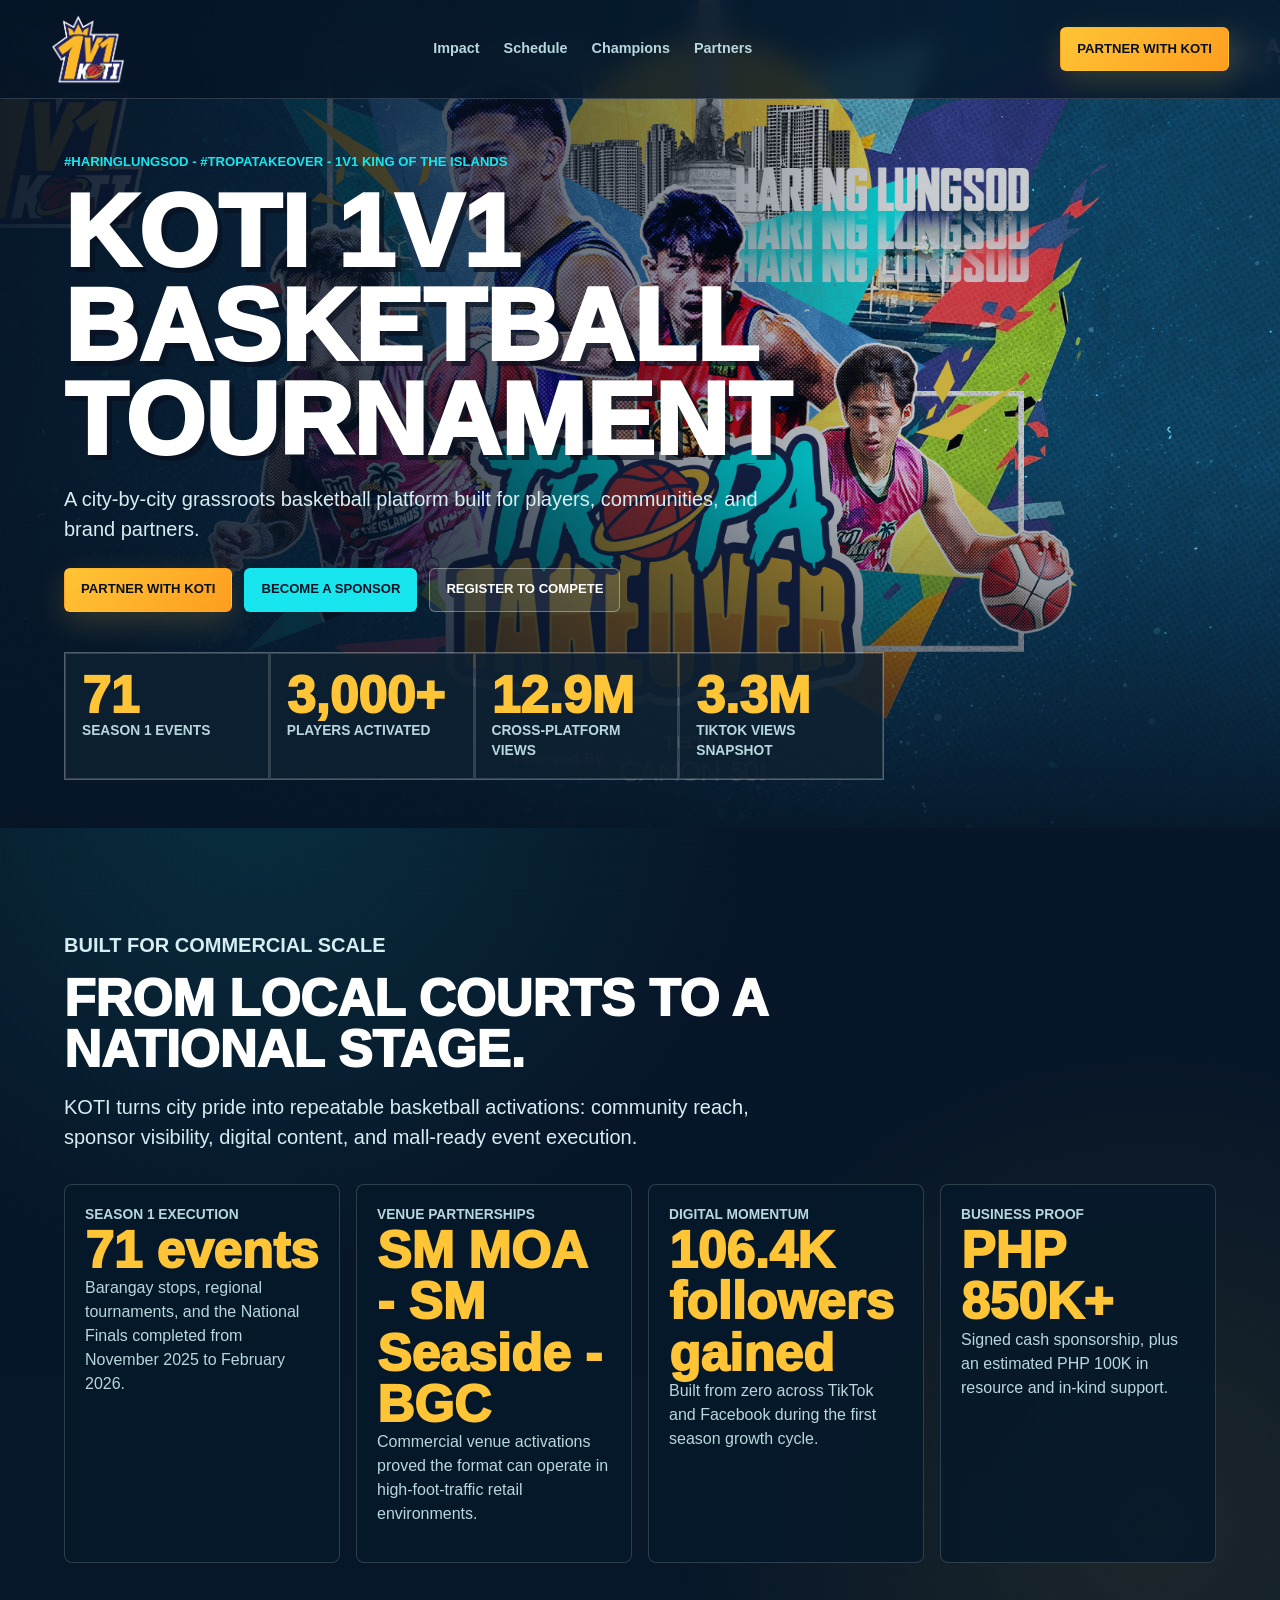
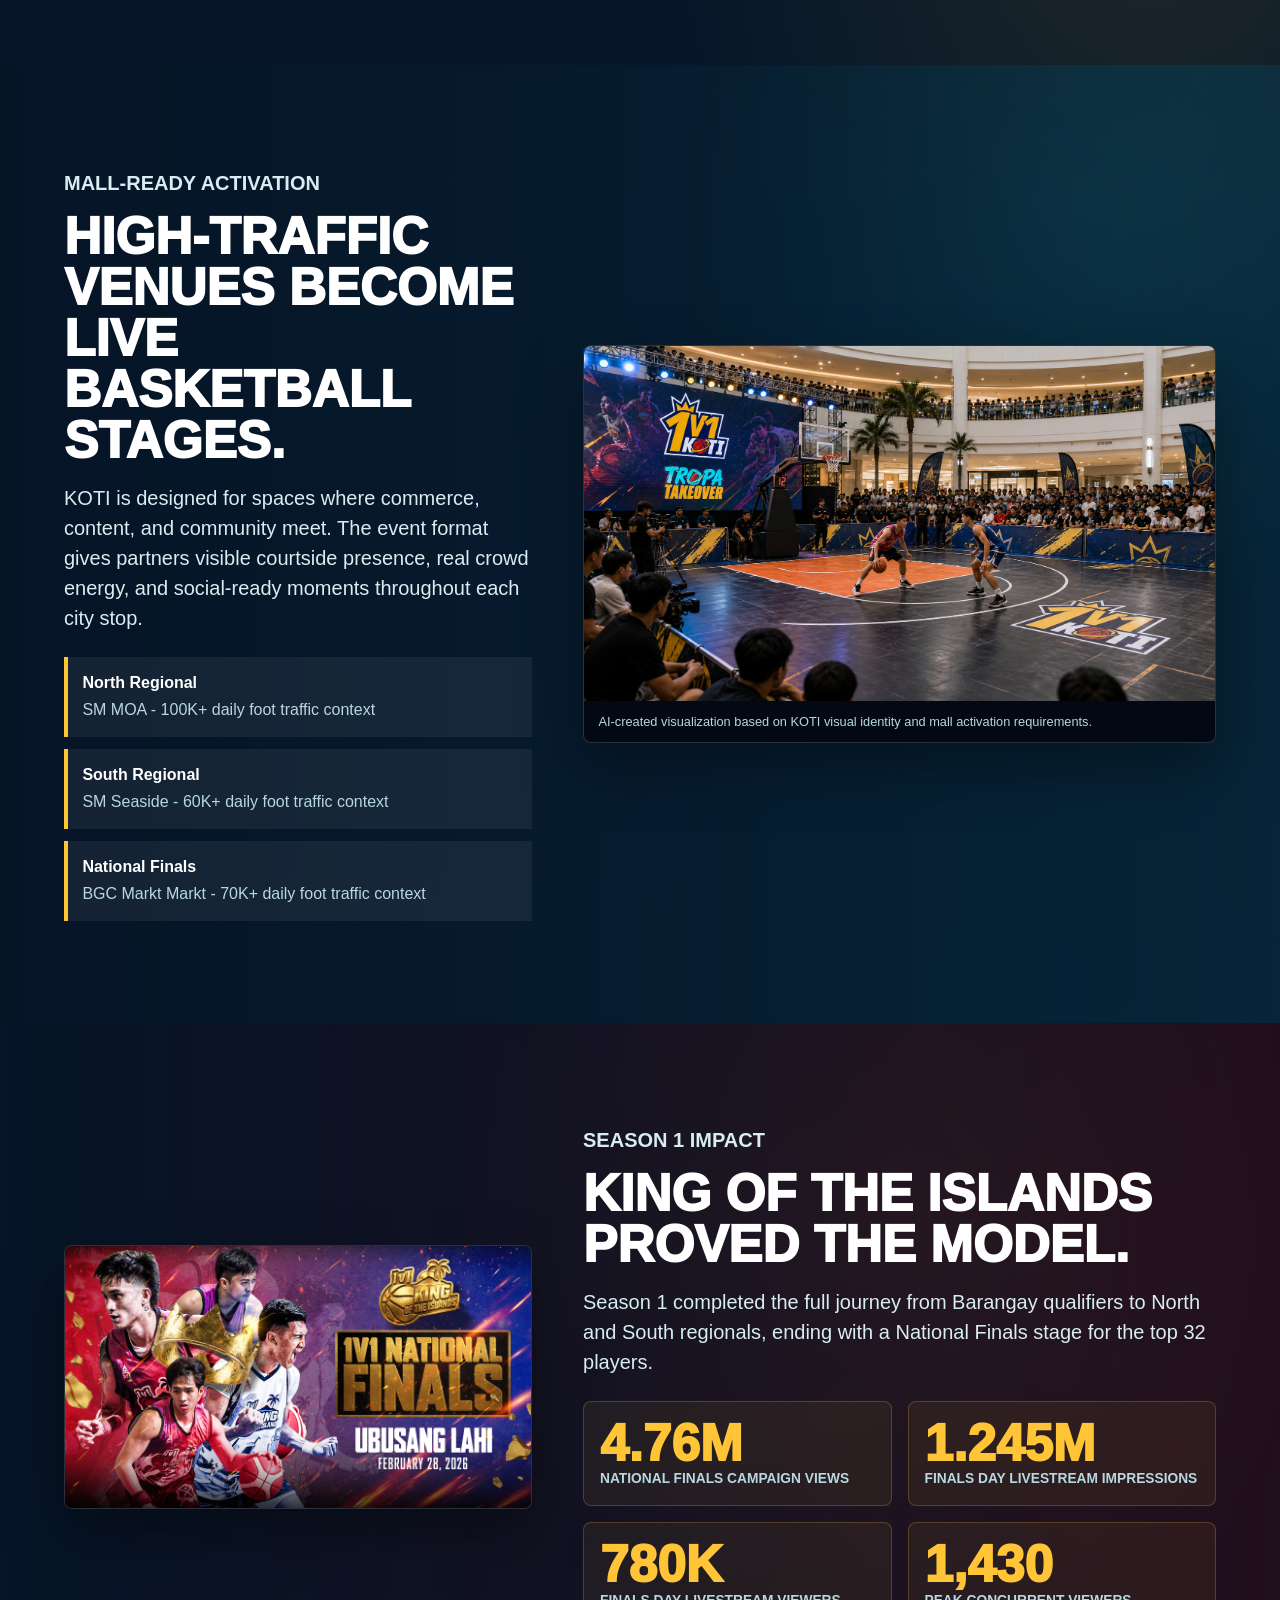
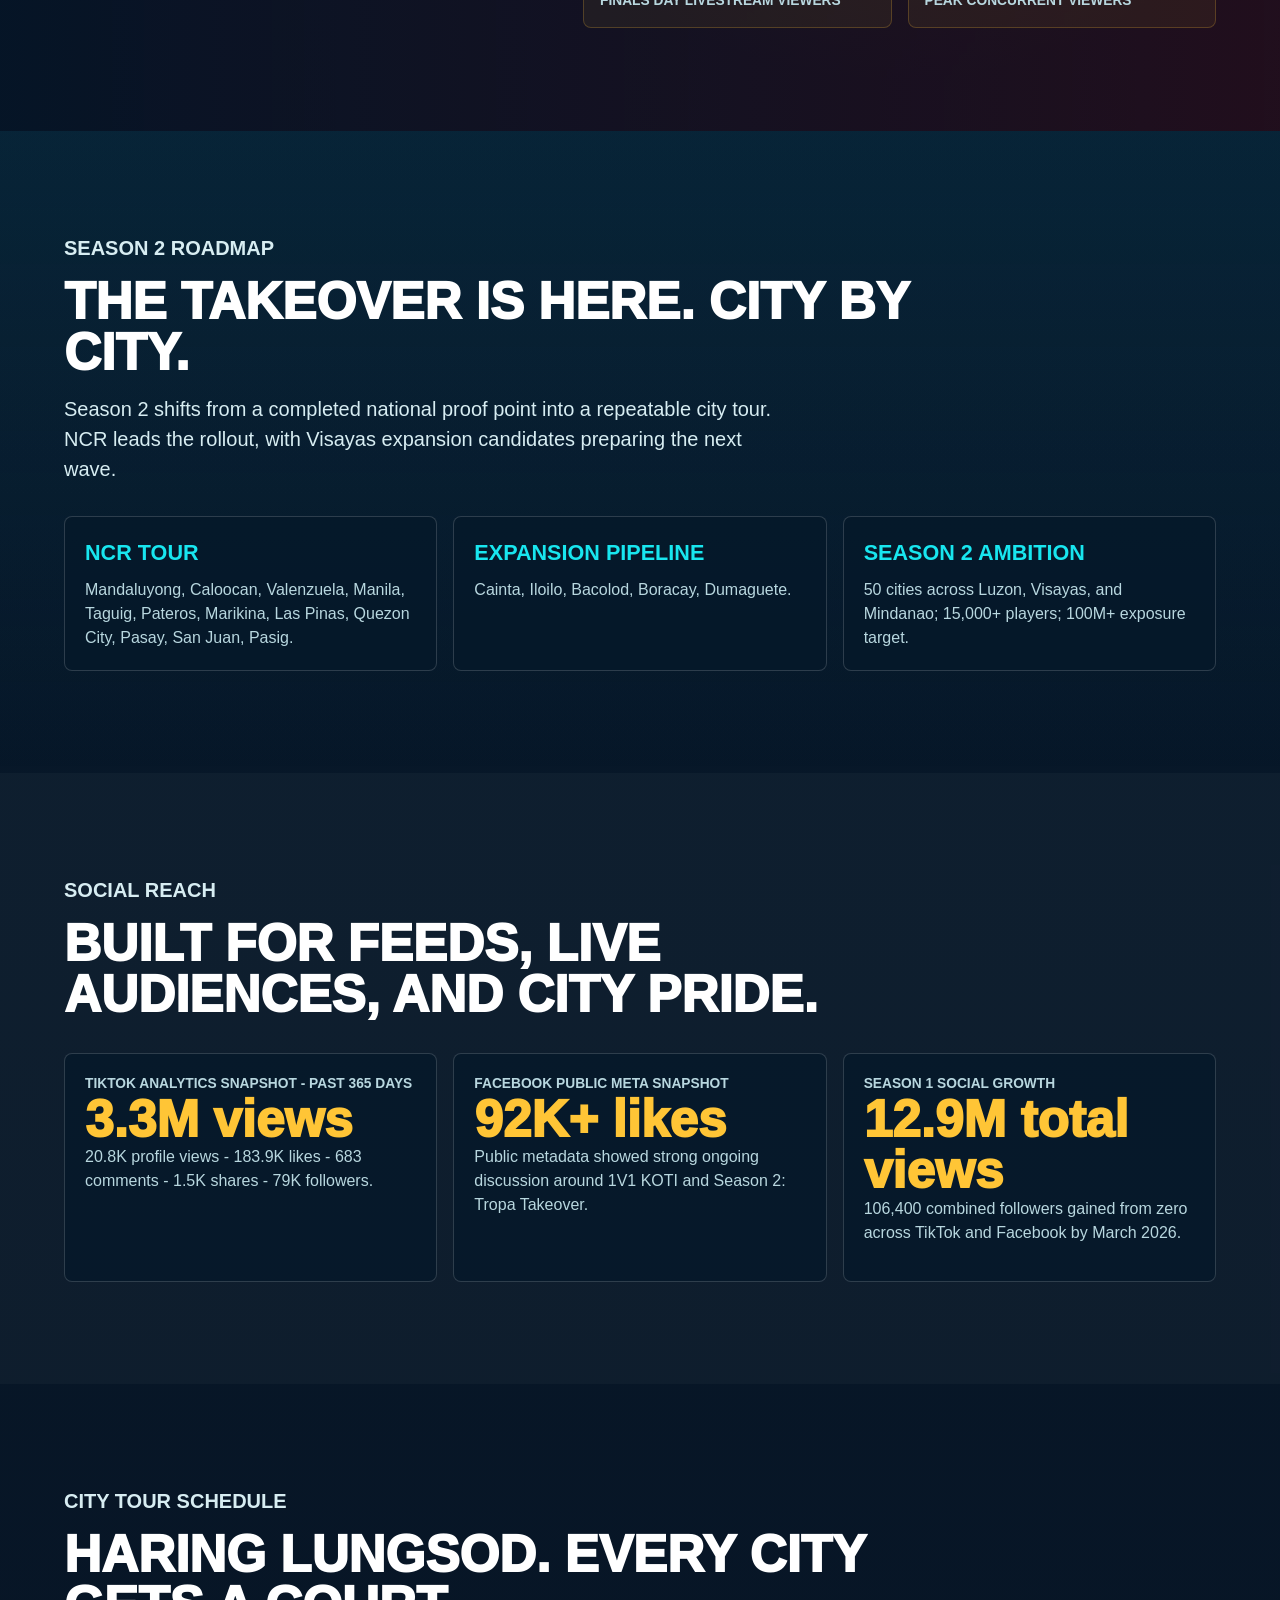
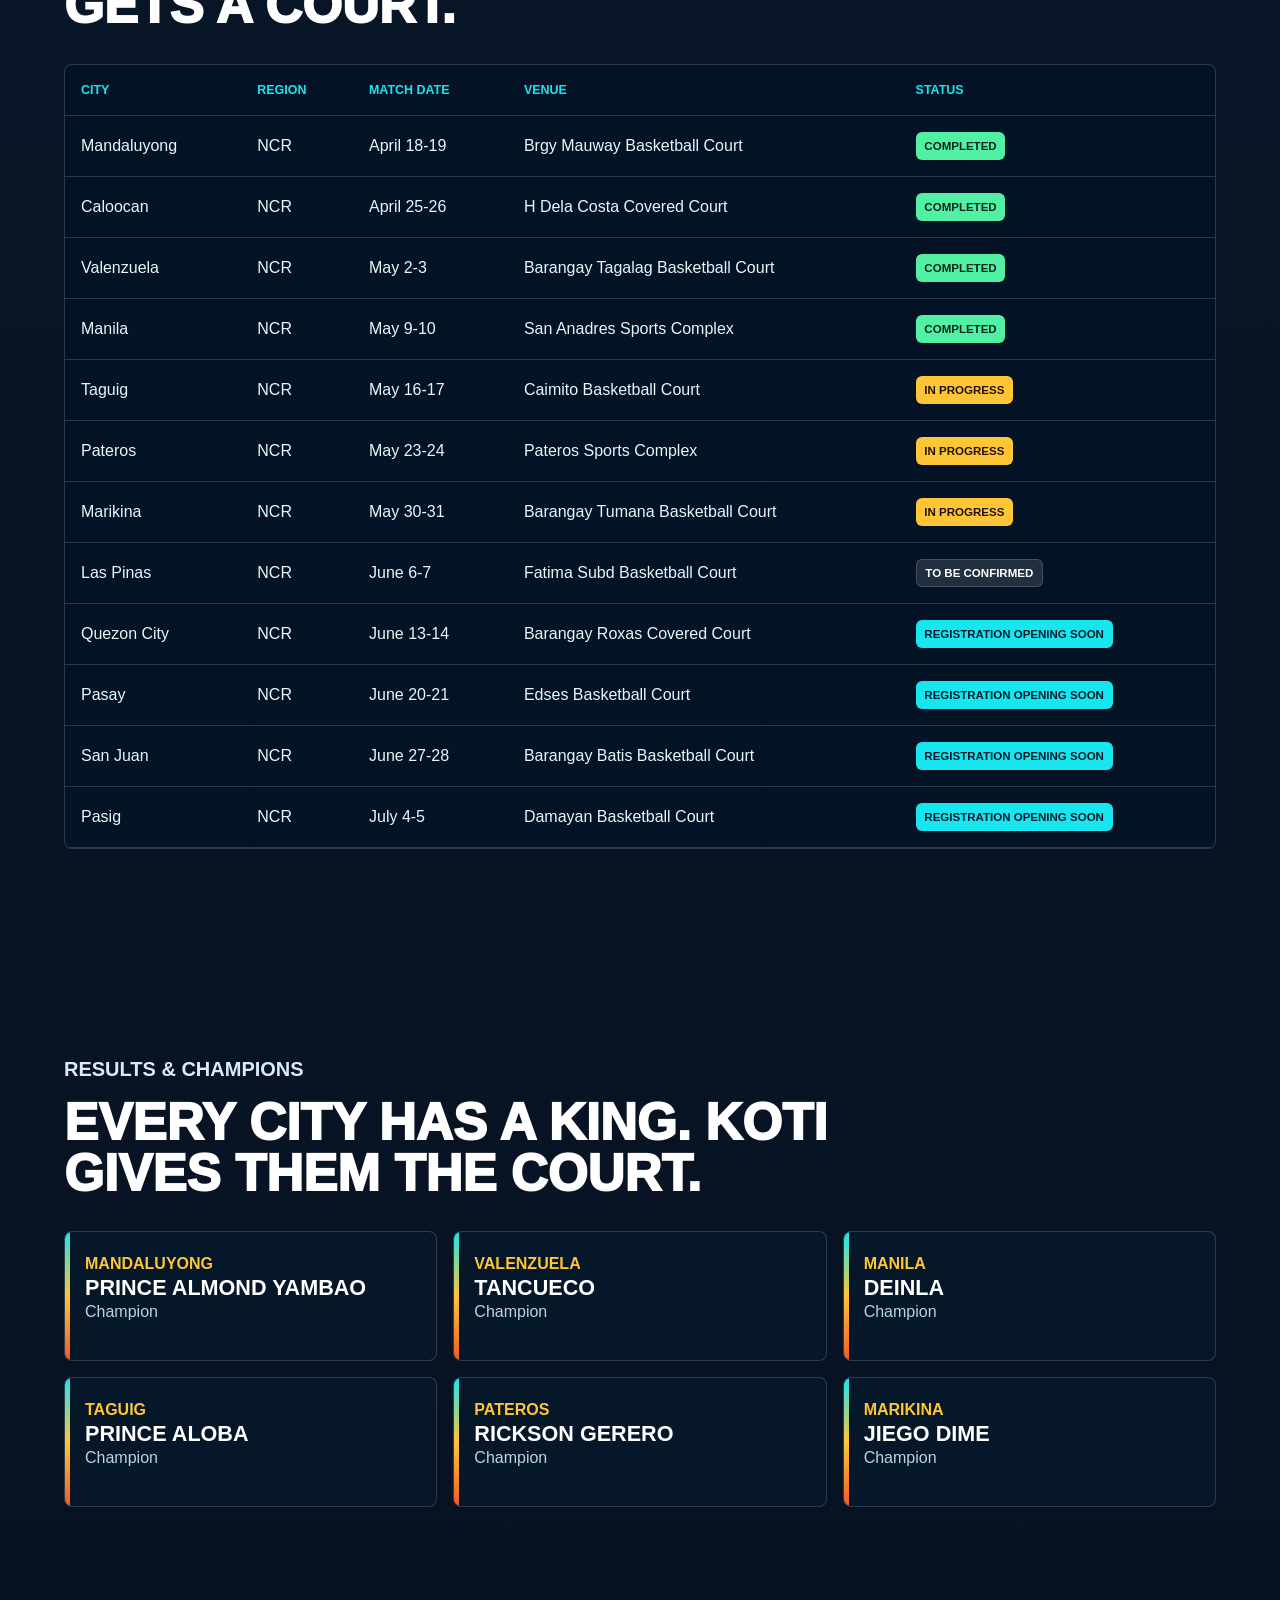
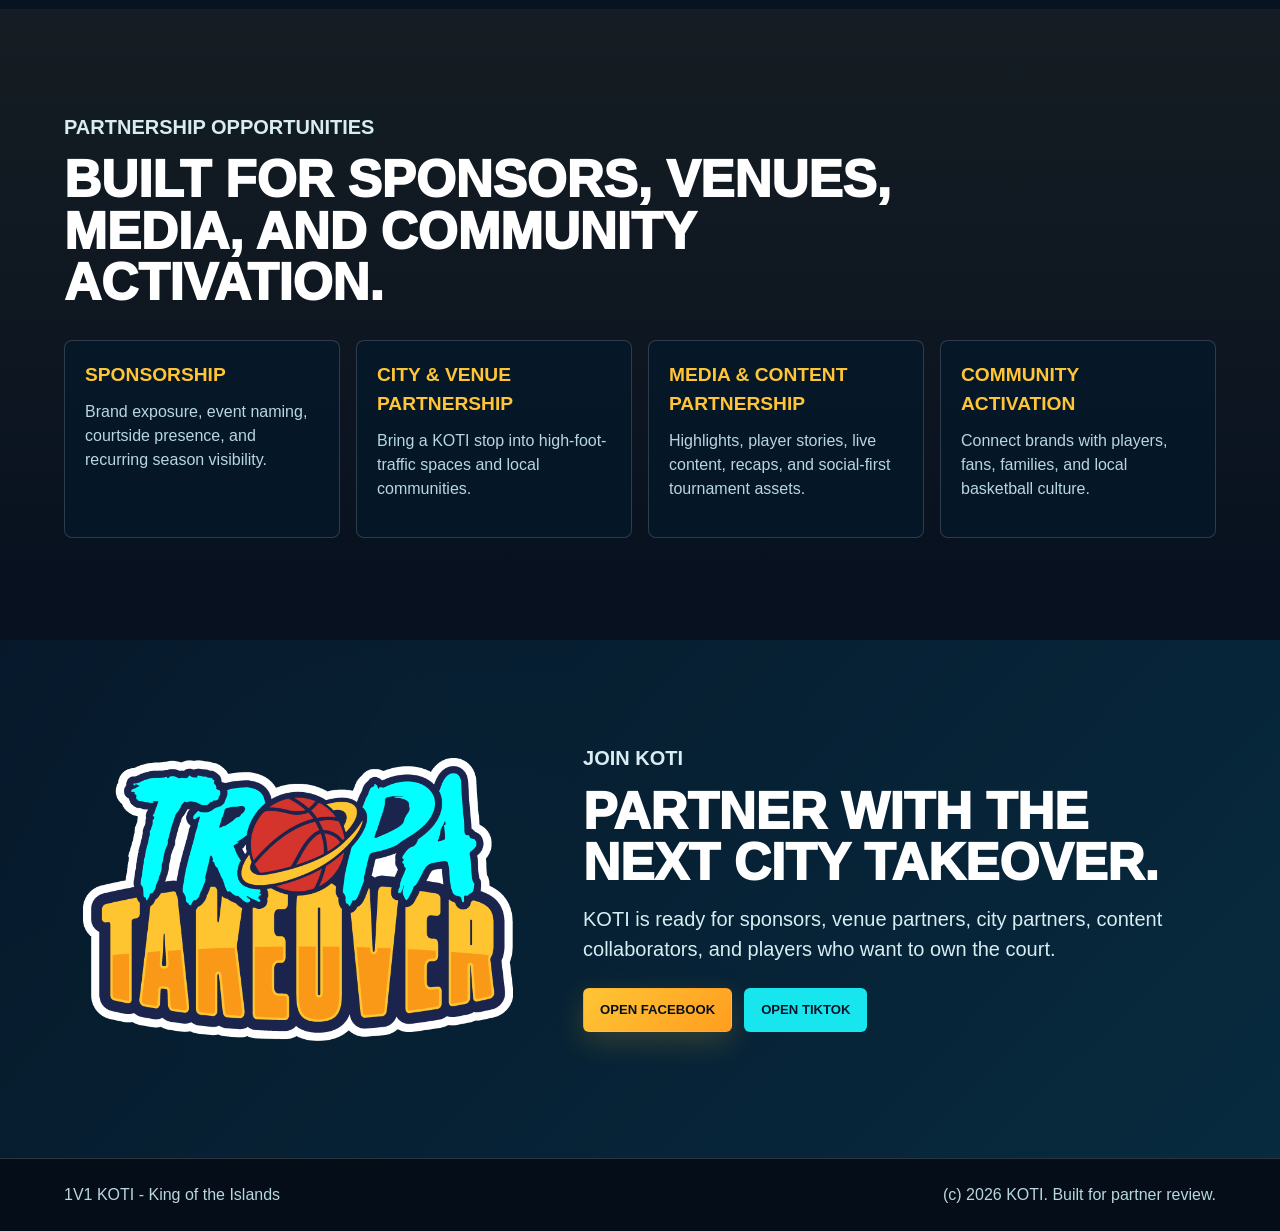
==== index.html @ 2f79ce7d "Publish KOTI sponsor website" ====
<!doctype html>
<html lang="en">
  <head>
    <meta charset="utf-8">
    <meta name="viewport" content="width=device-width, initial-scale=1">
    <title>KOTI 1V1 Basketball Tournament</title>
    <meta
      name="description"
      content="KOTI 1V1 Basketball Tournament is a city-by-city grassroots basketball platform built for players, communities, sponsors, and venue partners."
    >
    <link rel="stylesheet" href="styles.css">
  </head>
  <body>
    <header class="site-header" aria-label="Primary navigation">
      <a class="brand" href="#home" aria-label="KOTI home">
        <img src="assets/1v1-season2-logo.png" alt="1V1 KOTI logo">
      </a>
      <nav>
        <a href="#proof">Impact</a>
        <a href="#schedule">Schedule</a>
        <a href="#champions">Champions</a>
        <a href="#partners">Partners</a>
      </nav>
      <a class="header-cta" href="#contact">Partner With KOTI</a>
    </header>

    <main>
      <section id="home" class="hero">
        <div class="hero-overlay"></div>
        <div class="hero-content">
          <p class="eyebrow">#HaringLungsod - #TropaTakeover - 1V1 King of the Islands</p>
          <h1>KOTI 1V1 Basketball Tournament</h1>
          <p class="hero-copy">
            A city-by-city grassroots basketball platform built for players,
            communities, and brand partners.
          </p>
          <div class="hero-actions" aria-label="Primary actions">
            <a class="button primary" href="#contact">Partner With KOTI</a>
            <a class="button secondary" href="#partners">Become a Sponsor</a>
            <a class="button ghost" href="#schedule">Register to Compete</a>
          </div>
          <div class="impact-strip" aria-label="KOTI headline metrics">
            <div><strong>71</strong><span>Season 1 events</span></div>
            <div><strong>3,000+</strong><span>players activated</span></div>
            <div><strong>12.9M</strong><span>cross-platform views</span></div>
            <div><strong>3.3M</strong><span>TikTok views snapshot</span></div>
          </div>
        </div>
      </section>

      <section id="proof" class="section proof">
        <div class="section-heading">
          <p class="eyebrow">Built For Commercial Scale</p>
          <h2>From local courts to a national stage.</h2>
          <p>
            KOTI turns city pride into repeatable basketball activations:
            community reach, sponsor visibility, digital content, and mall-ready event execution.
          </p>
        </div>
        <div class="proof-grid">
          <article>
            <span>Season 1 Execution</span>
            <strong>71 events</strong>
            <p>Barangay stops, regional tournaments, and the National Finals completed from November 2025 to February 2026.</p>
          </article>
          <article>
            <span>Venue Partnerships</span>
            <strong>SM MOA - SM Seaside - BGC</strong>
            <p>Commercial venue activations proved the format can operate in high-foot-traffic retail environments.</p>
          </article>
          <article>
            <span>Digital Momentum</span>
            <strong>106.4K followers gained</strong>
            <p>Built from zero across TikTok and Facebook during the first season growth cycle.</p>
          </article>
          <article>
            <span>Business Proof</span>
            <strong>PHP 850K+</strong>
            <p>Signed cash sponsorship, plus an estimated PHP 100K in resource and in-kind support.</p>
          </article>
        </div>
      </section>

      <section class="section activation">
        <div class="activation-copy">
          <p class="eyebrow">Mall-Ready Activation</p>
          <h2>High-traffic venues become live basketball stages.</h2>
          <p>
            KOTI is designed for spaces where commerce, content, and community meet.
            The event format gives partners visible courtside presence, real crowd energy,
            and social-ready moments throughout each city stop.
          </p>
          <dl class="stat-list">
            <div><dt>North Regional</dt><dd>SM MOA - 100K+ daily foot traffic context</dd></div>
            <div><dt>South Regional</dt><dd>SM Seaside - 60K+ daily foot traffic context</dd></div>
            <div><dt>National Finals</dt><dd>BGC Markt Markt - 70K+ daily foot traffic context</dd></div>
          </dl>
        </div>
        <figure class="activation-image">
          <img src="assets/mall-activation-koti.png" alt="KOTI branded 1V1 basketball activation in a large mall atrium">
          <figcaption>AI-created visualization based on KOTI visual identity and mall activation requirements.</figcaption>
        </figure>
      </section>

      <section id="season-one" class="section season-one">
        <div class="season-visual">
          <img src="assets/season1-national-finals-main-kv.jpg" alt="1V1 National Finals key visual">
        </div>
        <div class="season-copy">
          <p class="eyebrow">Season 1 Impact</p>
          <h2>King of the Islands proved the model.</h2>
          <p>
            Season 1 completed the full journey from Barangay qualifiers to North and South regionals,
            ending with a National Finals stage for the top 32 players.
          </p>
          <div class="metric-grid compact">
            <div><strong>4.76M</strong><span>National Finals campaign views</span></div>
            <div><strong>1.245M</strong><span>Finals day livestream impressions</span></div>
            <div><strong>780K</strong><span>Finals day livestream viewers</span></div>
            <div><strong>1,430</strong><span>peak concurrent viewers</span></div>
          </div>
        </div>
      </section>

      <section id="season-two" class="section season-two">
        <div class="section-heading">
          <p class="eyebrow">Season 2 Roadmap</p>
          <h2>The Takeover is here. City by city.</h2>
          <p>
            Season 2 shifts from a completed national proof point into a repeatable city tour.
            NCR leads the rollout, with Visayas expansion candidates preparing the next wave.
          </p>
        </div>
        <div class="roadmap">
          <article><strong>NCR Tour</strong><span>Mandaluyong, Caloocan, Valenzuela, Manila, Taguig, Pateros, Marikina, Las Pinas, Quezon City, Pasay, San Juan, Pasig.</span></article>
          <article><strong>Expansion Pipeline</strong><span>Cainta, Iloilo, Bacolod, Boracay, Dumaguete.</span></article>
          <article><strong>Season 2 Ambition</strong><span>50 cities across Luzon, Visayas, and Mindanao; 15,000+ players; 100M+ exposure target.</span></article>
        </div>
      </section>

      <section class="section social-reach">
        <div class="section-heading">
          <p class="eyebrow">Social Reach</p>
          <h2>Built for feeds, live audiences, and city pride.</h2>
        </div>
        <div class="social-grid">
          <article>
            <span>TikTok analytics snapshot - past 365 days</span>
            <strong>3.3M views</strong>
            <p>20.8K profile views - 183.9K likes - 683 comments - 1.5K shares - 79K followers.</p>
          </article>
          <article>
            <span>Facebook public meta snapshot</span>
            <strong>92K+ likes</strong>
            <p>Public metadata showed strong ongoing discussion around 1V1 KOTI and Season 2: Tropa Takeover.</p>
          </article>
          <article>
            <span>Season 1 social growth</span>
            <strong>12.9M total views</strong>
            <p>106,400 combined followers gained from zero across TikTok and Facebook by March 2026.</p>
          </article>
        </div>
      </section>

      <section id="schedule" class="section schedule">
        <div class="section-heading">
          <p class="eyebrow">City Tour Schedule</p>
          <h2>Haring Lungsod. Every city gets a court.</h2>
        </div>
        <div class="table-wrap">
          <table>
            <thead>
              <tr><th>City</th><th>Region</th><th>Match Date</th><th>Venue</th><th>Status</th></tr>
            </thead>
            <tbody>
              <tr><td>Mandaluyong</td><td>NCR</td><td>April 18-19</td><td>Brgy Mauway Basketball Court</td><td><span class="tag complete">Completed</span></td></tr>
              <tr><td>Caloocan</td><td>NCR</td><td>April 25-26</td><td>H Dela Costa Covered Court</td><td><span class="tag complete">Completed</span></td></tr>
              <tr><td>Valenzuela</td><td>NCR</td><td>May 2-3</td><td>Barangay Tagalag Basketball Court</td><td><span class="tag complete">Completed</span></td></tr>
              <tr><td>Manila</td><td>NCR</td><td>May 9-10</td><td>San Anadres Sports Complex</td><td><span class="tag complete">Completed</span></td></tr>
              <tr><td>Taguig</td><td>NCR</td><td>May 16-17</td><td>Caimito Basketball Court</td><td><span class="tag live">In Progress</span></td></tr>
              <tr><td>Pateros</td><td>NCR</td><td>May 23-24</td><td>Pateros Sports Complex</td><td><span class="tag live">In Progress</span></td></tr>
              <tr><td>Marikina</td><td>NCR</td><td>May 30-31</td><td>Barangay Tumana Basketball Court</td><td><span class="tag live">In Progress</span></td></tr>
              <tr><td>Las Pinas</td><td>NCR</td><td>June 6-7</td><td>Fatima Subd Basketball Court</td><td><span class="tag tbc">To Be Confirmed</span></td></tr>
              <tr><td>Quezon City</td><td>NCR</td><td>June 13-14</td><td>Barangay Roxas Covered Court</td><td><span class="tag soon">Registration Opening Soon</span></td></tr>
              <tr><td>Pasay</td><td>NCR</td><td>June 20-21</td><td>Edses Basketball Court</td><td><span class="tag soon">Registration Opening Soon</span></td></tr>
              <tr><td>San Juan</td><td>NCR</td><td>June 27-28</td><td>Barangay Batis Basketball Court</td><td><span class="tag soon">Registration Opening Soon</span></td></tr>
              <tr><td>Pasig</td><td>NCR</td><td>July 4-5</td><td>Damayan Basketball Court</td><td><span class="tag soon">Registration Opening Soon</span></td></tr>
            </tbody>
          </table>
        </div>
      </section>

      <section id="champions" class="section champions">
        <div class="section-heading">
          <p class="eyebrow">Results & Champions</p>
          <h2>Every city has a king. KOTI gives them the court.</h2>
        </div>
        <div class="champion-grid">
          <article><span>Mandaluyong</span><strong>PRINCE ALMOND YAMBAO</strong><p>Champion</p></article>
          <article><span>Valenzuela</span><strong>TANCUECO</strong><p>Champion</p></article>
          <article><span>Manila</span><strong>DEINLA</strong><p>Champion</p></article>
          <article><span>Taguig</span><strong>PRINCE ALOBA</strong><p>Champion</p></article>
          <article><span>Pateros</span><strong>RICKSON GERERO</strong><p>Champion</p></article>
          <article><span>Marikina</span><strong>JIEGO DIME</strong><p>Champion</p></article>
        </div>
      </section>

      <section id="partners" class="section partners">
        <div class="section-heading">
          <p class="eyebrow">Partnership Opportunities</p>
          <h2>Built for sponsors, venues, media, and community activation.</h2>
        </div>
        <div class="partner-grid">
          <article><h3>Sponsorship</h3><p>Brand exposure, event naming, courtside presence, and recurring season visibility.</p></article>
          <article><h3>City & Venue Partnership</h3><p>Bring a KOTI stop into high-foot-traffic spaces and local communities.</p></article>
          <article><h3>Media & Content Partnership</h3><p>Highlights, player stories, live content, recaps, and social-first tournament assets.</p></article>
          <article><h3>Community Activation</h3><p>Connect brands with players, fans, families, and local basketball culture.</p></article>
        </div>
      </section>

      <section id="contact" class="section contact">
        <img src="assets/tropa-takeover-logo.png" alt="Tropa Takeover logo">
        <div>
          <p class="eyebrow">Join KOTI</p>
          <h2>Partner with the next city takeover.</h2>
          <p>
            KOTI is ready for sponsors, venue partners, city partners, content collaborators,
            and players who want to own the court.
          </p>
          <div class="hero-actions">
            <a class="button primary" href="https://www.facebook.com/1V1KingOfTheIslands/">Open Facebook</a>
            <a class="button secondary" href="https://www.tiktok.com/@1v1koti">Open TikTok</a>
          </div>
        </div>
      </section>
    </main>

    <footer>
      <span>1V1 KOTI - King of the Islands</span>
      <span>(c) <span data-current-year></span> KOTI. Built for partner review.</span>
    </footer>
    <script src="script.js"></script>
  </body>
</html>
---- styles.css ----
:root {
  --ink: #061426;
  --court: #082f44;
  --court-2: #0d5a73;
  --cyan: #18e6ef;
  --gold: #ffc536;
  --orange: #f05a28;
  --white: #ffffff;
  --muted: #b8d7df;
  --line: rgba(255, 255, 255, 0.16);
  --panel: rgba(4, 20, 38, 0.78);
  --panel-solid: #0a1a2c;
  --red: #c31f37;
}

* {
  box-sizing: border-box;
}

html {
  scroll-behavior: smooth;
}

body {
  margin: 0;
  background:
    radial-gradient(circle at 20% 10%, rgba(24, 230, 239, 0.12), transparent 32rem),
    radial-gradient(circle at 90% 20%, rgba(255, 197, 54, 0.09), transparent 30rem),
    linear-gradient(180deg, #061426 0%, #07192b 42%, #08101e 100%);
  color: var(--white);
  font-family: Arial, Helvetica, sans-serif;
  line-height: 1.5;
  letter-spacing: 0;
  overflow-x: hidden;
}

body::before {
  content: "";
  position: fixed;
  inset: 0;
  pointer-events: none;
  opacity: 0.22;
  background-image:
    linear-gradient(rgba(255, 255, 255, 0.04) 1px, transparent 1px),
    linear-gradient(90deg, rgba(255, 255, 255, 0.04) 1px, transparent 1px);
  background-size: 24px 24px;
}

a {
  color: inherit;
  text-decoration: none;
}

img {
  display: block;
  max-width: 100%;
}

.site-header {
  position: fixed;
  z-index: 20;
  top: 0;
  left: 0;
  right: 0;
  display: flex;
  align-items: center;
  justify-content: space-between;
  gap: 1rem;
  min-height: 72px;
  padding: 0.75rem clamp(1rem, 4vw, 4rem);
  background: rgba(6, 20, 38, 0.8);
  border-bottom: 1px solid var(--line);
  backdrop-filter: blur(14px);
}

.brand img {
  width: 74px;
  height: auto;
}

nav {
  display: flex;
  align-items: center;
  gap: clamp(0.75rem, 2vw, 1.5rem);
  color: var(--muted);
  font-size: 0.9rem;
  font-weight: 700;
}

nav a:hover,
nav a:focus {
  color: var(--cyan);
}

.header-cta,
.button {
  display: inline-flex;
  align-items: center;
  justify-content: center;
  min-height: 44px;
  padding: 0.75rem 1rem;
  border-radius: 6px;
  font-weight: 900;
  text-transform: uppercase;
  font-size: 0.82rem;
  line-height: 1.1;
  border: 1px solid transparent;
  white-space: normal;
  text-align: center;
}

.header-cta,
.button.primary {
  color: #08101e;
  background: linear-gradient(135deg, var(--gold), #ff9d1f);
  box-shadow: 0 10px 30px rgba(255, 197, 54, 0.18);
}

.button.secondary {
  color: var(--ink);
  background: var(--cyan);
}

.button.ghost {
  border-color: rgba(255, 255, 255, 0.35);
  color: var(--white);
  background: rgba(255, 255, 255, 0.08);
}

.hero {
  position: relative;
  min-height: 92vh;
  display: flex;
  align-items: flex-end;
  overflow: hidden;
  padding: 8rem clamp(1rem, 5vw, 5rem) 3rem;
  background-image: url("assets/koti-season2-kv-16x9.jpg");
  background-size: cover;
  background-position: center;
}

.hero-overlay {
  position: absolute;
  inset: 0;
  background:
    linear-gradient(90deg, rgba(6, 20, 38, 0.94) 0%, rgba(6, 20, 38, 0.72) 36%, rgba(6, 20, 38, 0.22) 70%),
    linear-gradient(0deg, rgba(6, 20, 38, 0.88), transparent 44%);
}

.hero-content {
  position: relative;
  z-index: 1;
  width: min(820px, 100%);
}

.eyebrow {
  margin: 0 0 0.8rem;
  color: var(--cyan);
  font-size: 0.82rem;
  font-weight: 900;
  text-transform: uppercase;
}

h1,
h2,
h3,
p {
  margin-top: 0;
}

h1 {
  margin-bottom: 1rem;
  max-width: 760px;
  color: var(--white);
  font-size: clamp(3rem, 8vw, 6.6rem);
  line-height: 0.92;
  font-weight: 1000;
  text-transform: uppercase;
  text-shadow: 5px 5px 0 rgba(8, 16, 30, 0.7);
}

h2 {
  margin-bottom: 1rem;
  color: var(--white);
  font-size: clamp(2rem, 4vw, 4rem);
  line-height: 1;
  font-weight: 1000;
  text-transform: uppercase;
}

h3 {
  margin-bottom: 0.65rem;
  color: var(--gold);
  font-size: 1.2rem;
  text-transform: uppercase;
}

.hero-copy,
.section-heading p,
.activation-copy p,
.season-copy p,
.contact p {
  max-width: 720px;
  color: #d7edf2;
  font-size: clamp(1rem, 1.6vw, 1.25rem);
}

.hero-actions {
  display: flex;
  flex-wrap: wrap;
  gap: 0.75rem;
  margin: 1.5rem 0;
}

.impact-strip {
  display: grid;
  grid-template-columns: repeat(4, minmax(0, 1fr));
  gap: 1px;
  width: min(980px, 100%);
  margin-top: 2.5rem;
  border: 1px solid var(--line);
  background: var(--line);
}

.impact-strip div,
.proof-grid article,
.social-grid article,
.partner-grid article,
.champion-grid article,
.roadmap article {
  background: rgba(5, 25, 42, 0.82);
  border: 1px solid var(--line);
}

.impact-strip div {
  padding: 1rem;
}

.impact-strip strong,
.metric-grid strong,
.proof-grid strong,
.social-grid strong {
  display: block;
  color: var(--gold);
  font-size: clamp(1.8rem, 4vw, 3.2rem);
  line-height: 1;
  font-weight: 1000;
}

.impact-strip span,
.metric-grid span,
.proof-grid span,
.social-grid span {
  display: block;
  color: var(--muted);
  font-size: 0.86rem;
  font-weight: 800;
  text-transform: uppercase;
}

.section {
  position: relative;
  padding: clamp(4rem, 8vw, 7rem) clamp(1rem, 5vw, 5rem);
}

.section-heading {
  max-width: 900px;
  margin-bottom: 2rem;
}

.proof-grid,
.social-grid,
.partner-grid,
.champion-grid,
.roadmap,
.metric-grid {
  display: grid;
  grid-template-columns: repeat(4, minmax(0, 1fr));
  gap: 1rem;
}

.proof-grid article,
.social-grid article,
.partner-grid article,
.champion-grid article,
.roadmap article {
  padding: 1.25rem;
  border-radius: 8px;
}

.proof-grid p,
.social-grid p,
.partner-grid p,
.champion-grid p,
.roadmap span {
  color: var(--muted);
}

.activation,
.season-one,
.contact {
  display: grid;
  grid-template-columns: minmax(0, 0.85fr) minmax(0, 1.15fr);
  gap: clamp(1.5rem, 4vw, 4rem);
  align-items: center;
}

.activation {
  background:
    linear-gradient(90deg, rgba(6, 20, 38, 0.96), rgba(8, 47, 68, 0.55)),
    radial-gradient(circle at 85% 15%, rgba(24, 230, 239, 0.18), transparent 26rem);
}

.activation-image,
.season-visual {
  margin: 0;
  overflow: hidden;
  border: 1px solid var(--line);
  border-radius: 8px;
  background: #020814;
  box-shadow: 0 24px 60px rgba(0, 0, 0, 0.36);
}

.activation-image img,
.season-visual img {
  width: 100%;
  aspect-ratio: 16 / 9;
  object-fit: cover;
}

figcaption {
  padding: 0.7rem 0.9rem;
  color: var(--muted);
  font-size: 0.8rem;
}

.stat-list {
  display: grid;
  gap: 0.75rem;
  margin: 1.5rem 0 0;
}

.stat-list div {
  padding: 0.9rem;
  border-left: 4px solid var(--gold);
  background: rgba(255, 255, 255, 0.06);
}

.stat-list dt {
  color: var(--white);
  font-weight: 900;
}

.stat-list dd {
  margin: 0.2rem 0 0;
  color: var(--muted);
}

.season-one {
  background:
    linear-gradient(90deg, rgba(6, 20, 38, 0.88), rgba(44, 11, 24, 0.72)),
    radial-gradient(circle at 70% 30%, rgba(255, 197, 54, 0.18), transparent 28rem);
}

.season-copy .compact {
  grid-template-columns: repeat(2, minmax(0, 1fr));
  margin-top: 1.5rem;
}

.metric-grid div {
  padding: 1rem;
  border-radius: 8px;
  border: 1px solid rgba(255, 197, 54, 0.22);
  background: rgba(255, 197, 54, 0.06);
}

.season-two {
  background:
    linear-gradient(180deg, rgba(13, 90, 115, 0.18), rgba(6, 20, 38, 0));
}

.roadmap {
  grid-template-columns: repeat(3, minmax(0, 1fr));
}

.roadmap strong {
  display: block;
  color: var(--cyan);
  font-size: 1.35rem;
  margin-bottom: 0.5rem;
  text-transform: uppercase;
}

.social-reach {
  background: rgba(255, 255, 255, 0.03);
}

.social-grid {
  grid-template-columns: repeat(3, minmax(0, 1fr));
}

.table-wrap {
  overflow-x: auto;
  border: 1px solid var(--line);
  border-radius: 8px;
  background: rgba(4, 20, 38, 0.74);
}

table {
  width: 100%;
  border-collapse: collapse;
  min-width: 900px;
}

th,
td {
  padding: 1rem;
  text-align: left;
  border-bottom: 1px solid var(--line);
}

th {
  color: var(--cyan);
  font-size: 0.78rem;
  text-transform: uppercase;
}

td {
  color: #e7f7fa;
}

.tag {
  display: inline-flex;
  align-items: center;
  max-width: 100%;
  min-height: 28px;
  padding: 0.35rem 0.55rem;
  border-radius: 6px;
  font-size: 0.72rem;
  font-weight: 900;
  text-transform: uppercase;
  line-height: 1.1;
}

.tag.complete {
  color: #06251c;
  background: #52f0a3;
}

.tag.live {
  color: #231201;
  background: var(--gold);
}

.tag.soon {
  color: #031b2b;
  background: var(--cyan);
}

.tag.tbc {
  color: var(--white);
  border: 1px solid var(--line);
  background: rgba(255, 255, 255, 0.12);
}

.champion-grid {
  grid-template-columns: repeat(3, minmax(0, 1fr));
}

.champion-grid article {
  position: relative;
  overflow: hidden;
}

.champion-grid article::before {
  content: "";
  position: absolute;
  inset: 0 auto 0 0;
  width: 5px;
  background: linear-gradient(var(--cyan), var(--gold), var(--orange));
}

.champion-grid strong {
  display: block;
  color: var(--white);
  font-size: 1.35rem;
  line-height: 1.1;
}

.champion-grid span {
  color: var(--gold);
  font-weight: 900;
  text-transform: uppercase;
}

.partners {
  background: linear-gradient(180deg, rgba(255, 197, 54, 0.06), rgba(6, 20, 38, 0));
}

.contact {
  background:
    linear-gradient(135deg, rgba(7, 25, 43, 0.96), rgba(8, 47, 68, 0.86)),
    radial-gradient(circle at 20% 20%, rgba(24, 230, 239, 0.2), transparent 20rem);
}

.contact img {
  width: min(430px, 100%);
  margin-inline: auto;
}

footer {
  display: flex;
  justify-content: space-between;
  gap: 1rem;
  padding: 1.5rem clamp(1rem, 5vw, 5rem);
  color: var(--muted);
  border-top: 1px solid var(--line);
  background: #050d19;
}

@media (max-width: 920px) {
  .site-header {
    position: absolute;
    align-items: flex-start;
  }

  nav {
    display: none;
  }

  .header-cta {
    display: none;
  }

  .hero {
    min-height: 96vh;
    background-image: url("assets/koti-season2-kv-9x16.jpg");
    background-position: center top;
    padding-top: 7rem;
  }

  .hero-overlay {
    background:
      linear-gradient(180deg, rgba(6, 20, 38, 0.58) 0%, rgba(6, 20, 38, 0.78) 42%, rgba(6, 20, 38, 0.96) 100%);
  }

  .impact-strip,
  .proof-grid,
  .social-grid,
  .partner-grid,
  .champion-grid,
  .roadmap,
  .activation,
  .season-one,
  .contact {
    grid-template-columns: 1fr;
  }

  .season-copy .compact {
    grid-template-columns: 1fr;
  }

  .hero-actions {
    display: grid;
    grid-template-columns: 1fr;
  }

  .button {
    width: 100%;
  }

  h1 {
    max-width: 100%;
    font-size: clamp(2.2rem, 9vw, 3.15rem);
    overflow-wrap: anywhere;
  }

  .eyebrow {
    width: min(100%, 320px);
    font-size: 0.72rem;
    line-height: 1.35;
    overflow-wrap: anywhere;
  }

  .section {
    padding-block: 4rem;
  }

  table {
    min-width: 0;
  }

  thead {
    display: none;
  }

  tr {
    display: grid;
    gap: 0.3rem;
    padding: 1rem;
    border-bottom: 1px solid var(--line);
  }

  td {
    display: grid;
    grid-template-columns: 110px 1fr;
    gap: 0.75rem;
    padding: 0;
    border: 0;
  }

  td::before {
    color: var(--cyan);
    font-size: 0.72rem;
    font-weight: 900;
    text-transform: uppercase;
  }

  td:nth-child(1)::before { content: "City"; }
  td:nth-child(2)::before { content: "Region"; }
  td:nth-child(3)::before { content: "Date"; }
  td:nth-child(4)::before { content: "Venue"; }
  td:nth-child(5)::before { content: "Status"; }

  footer {
    flex-direction: column;
  }
}

@media (max-width: 520px) {
  .brand img {
    width: 60px;
  }

  .header-cta {
    min-height: 40px;
    padding: 0.6rem 0.7rem;
  }

  .impact-strip div,
  .proof-grid article,
  .social-grid article,
  .partner-grid article,
  .champion-grid article,
  .roadmap article {
    padding: 1rem;
  }

  td {
    grid-template-columns: 88px 1fr;
  }
}
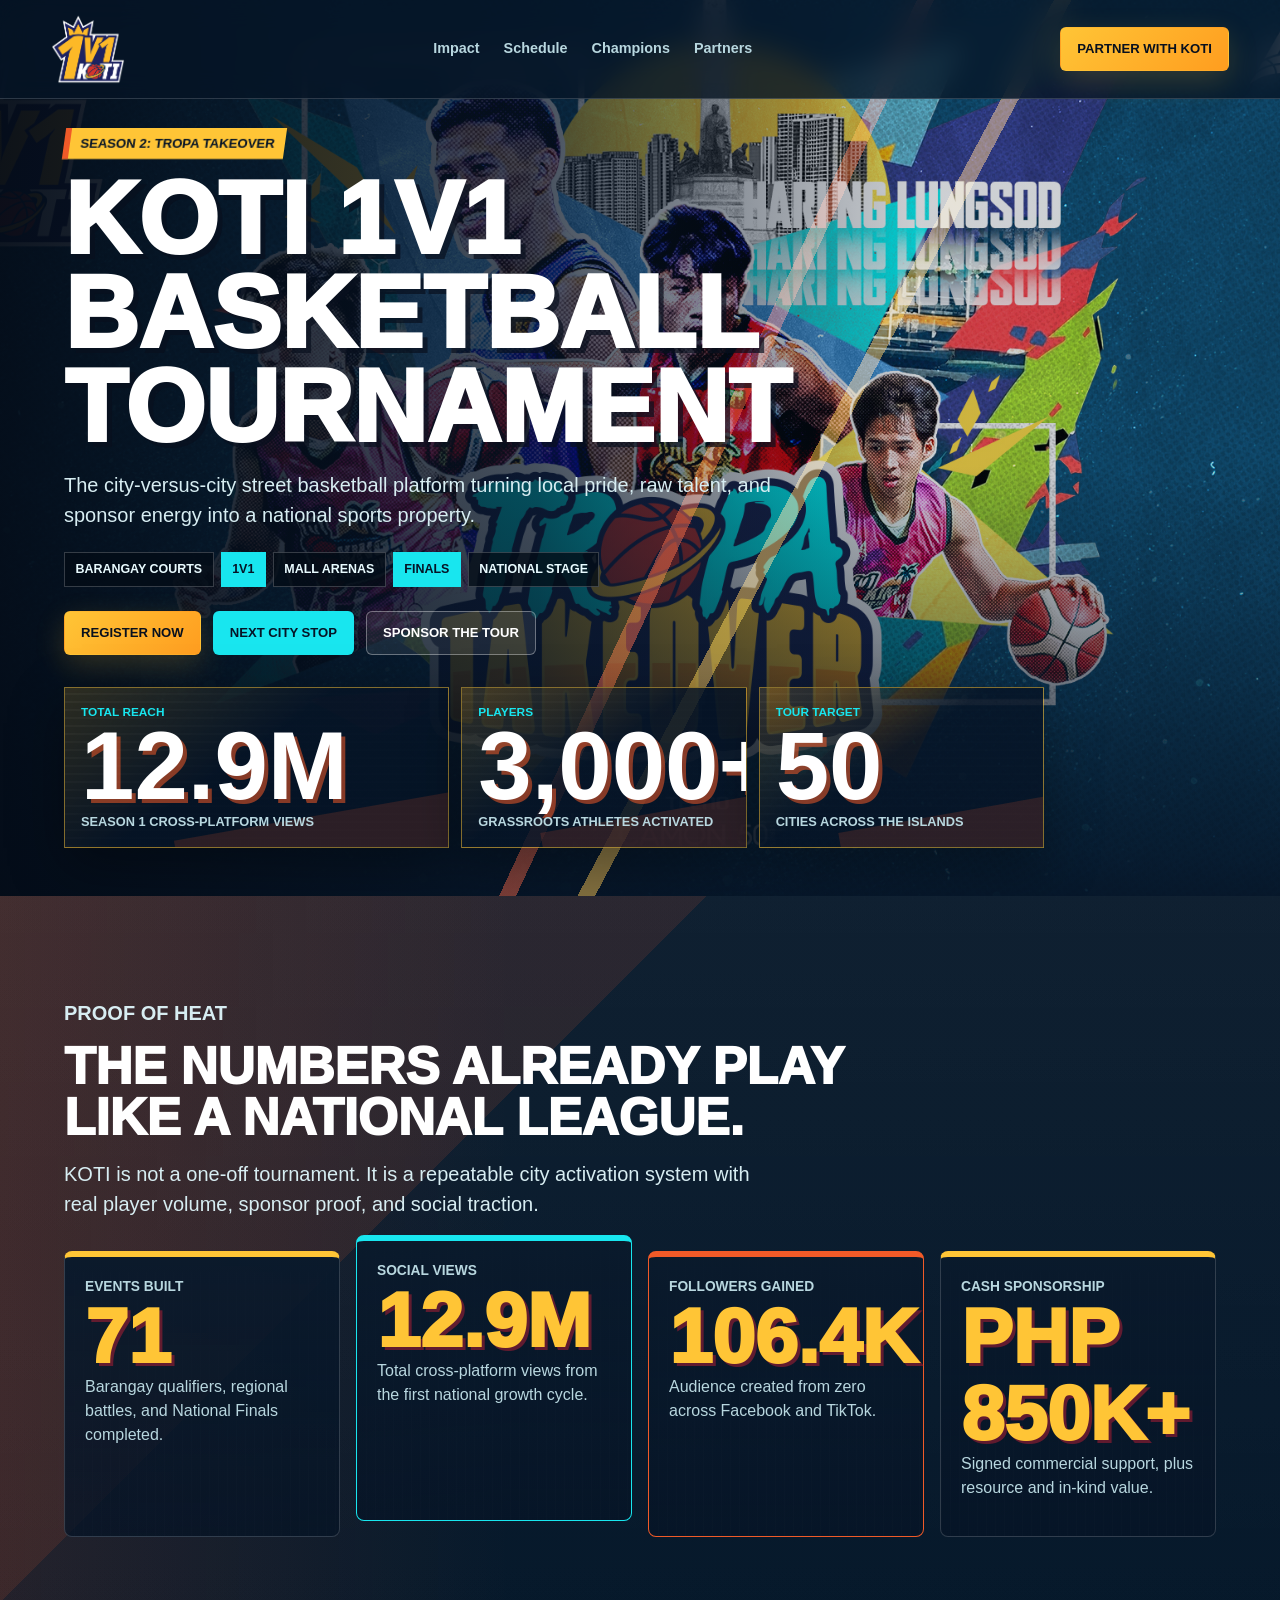
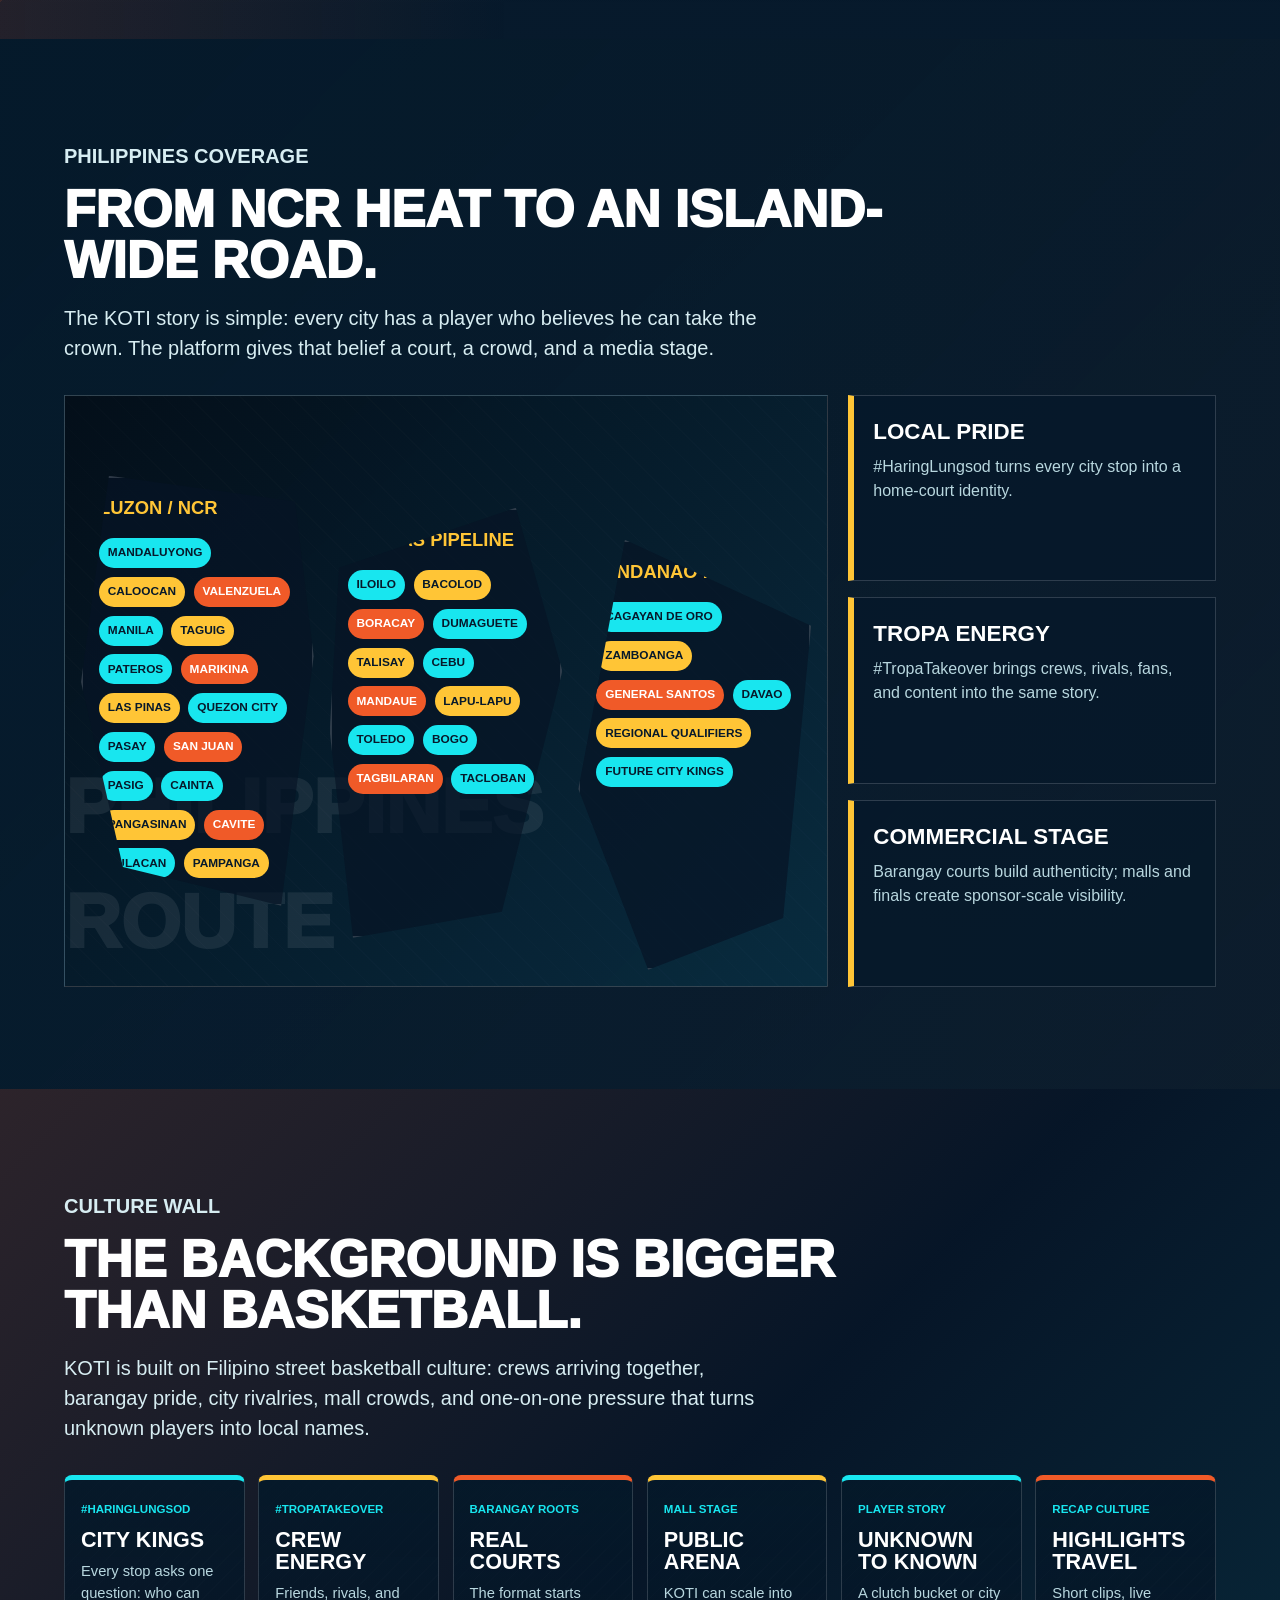
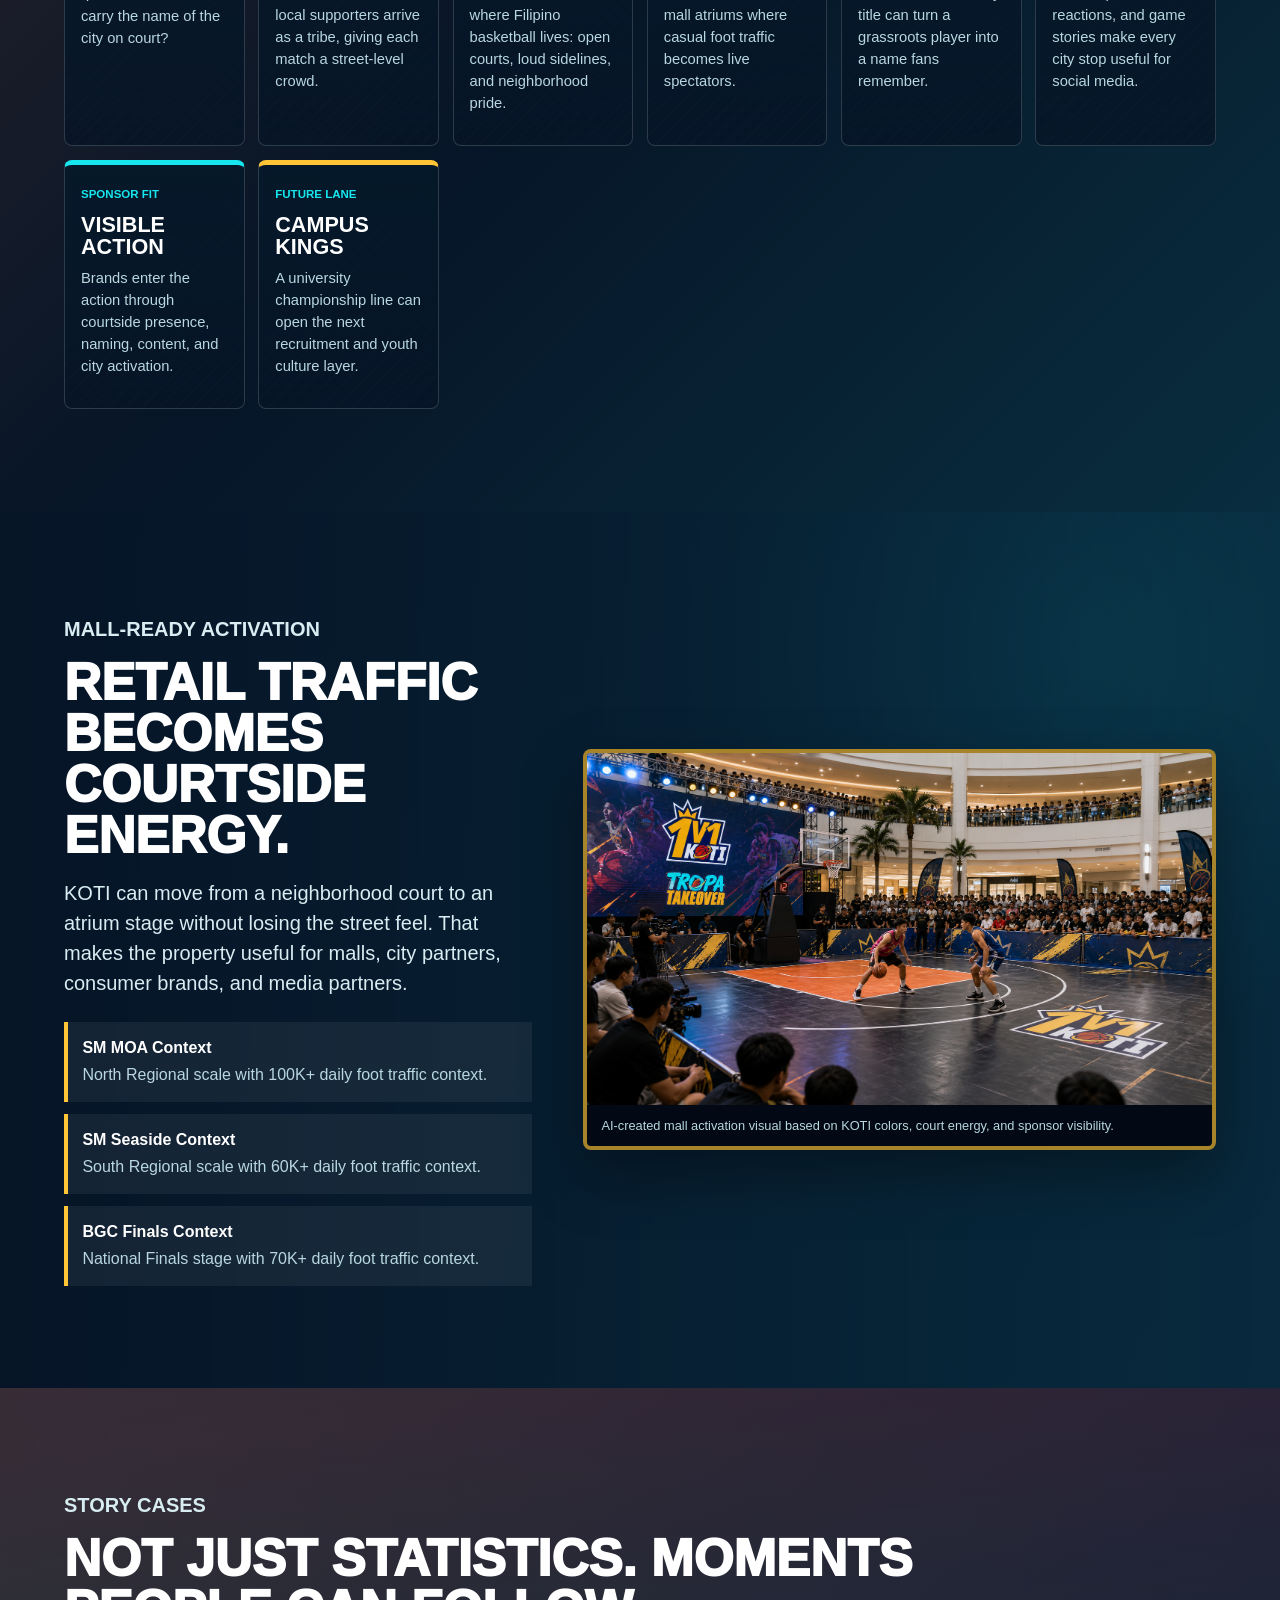
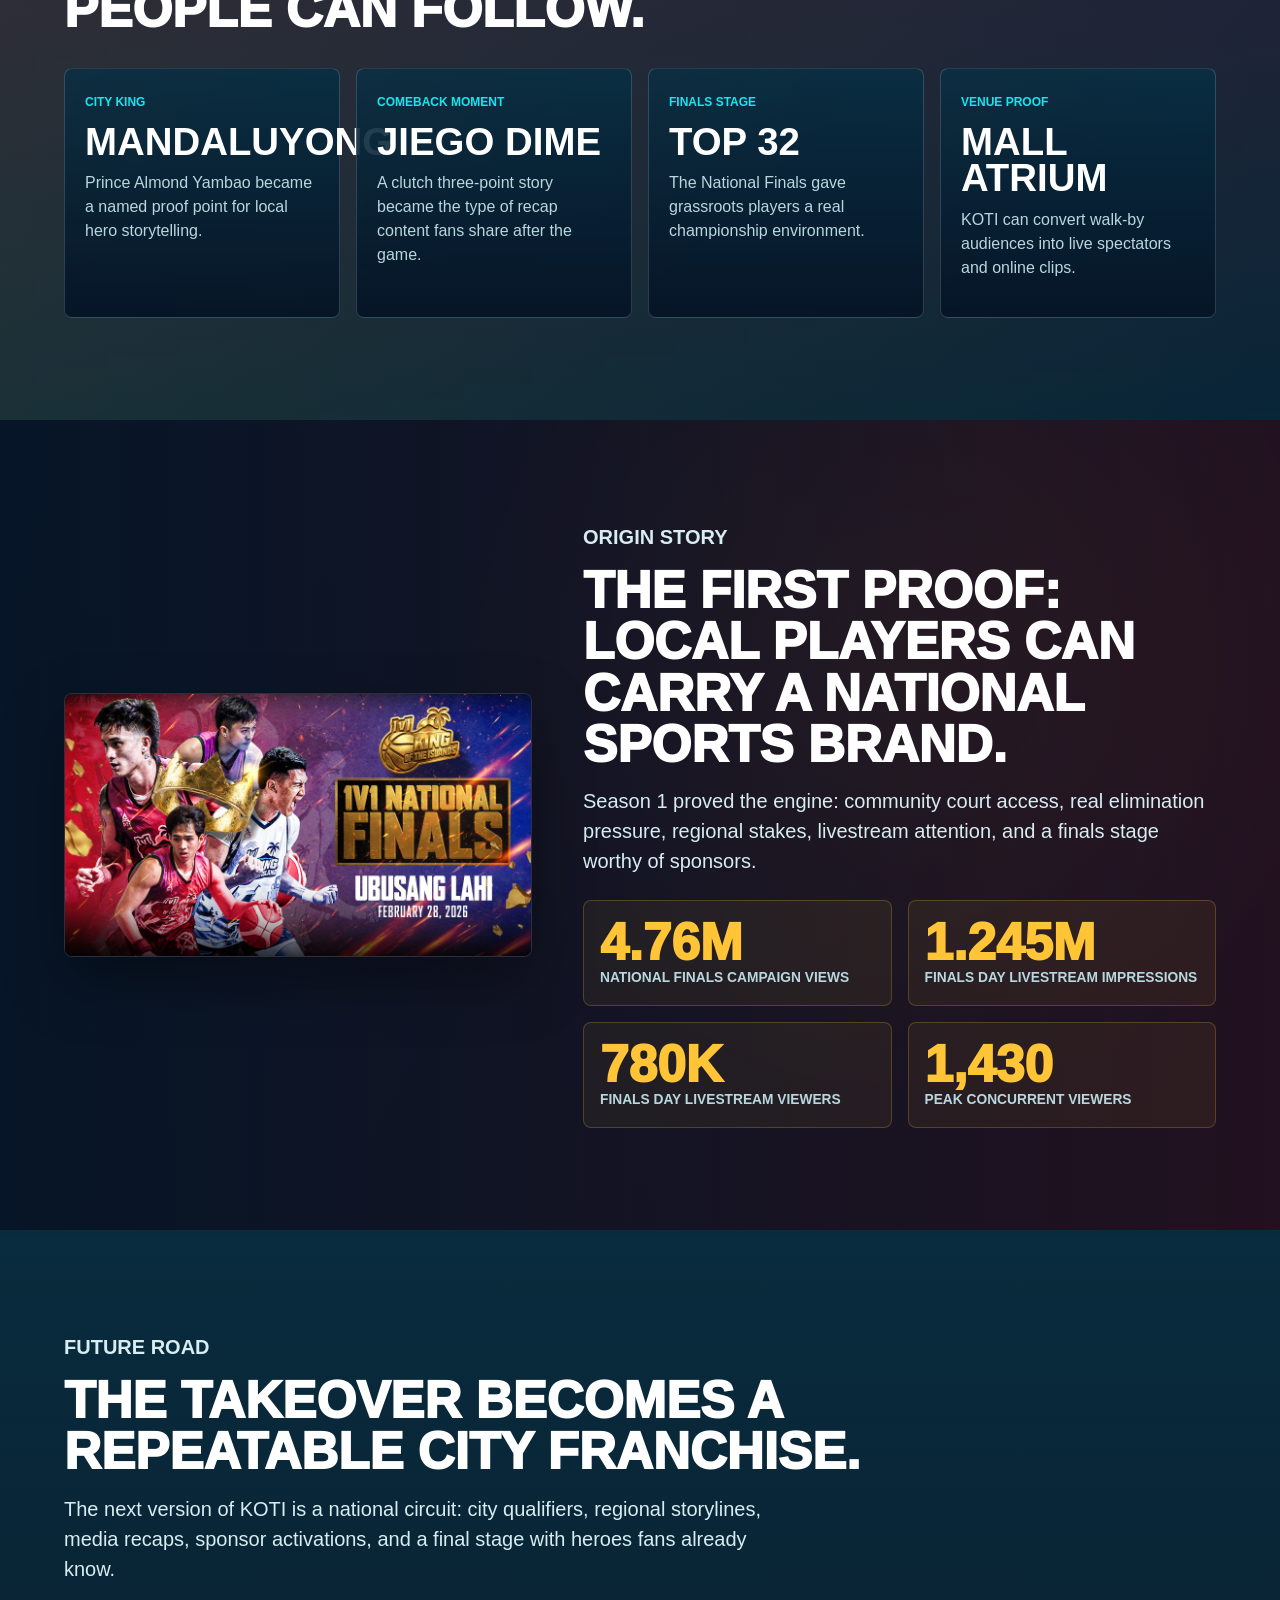
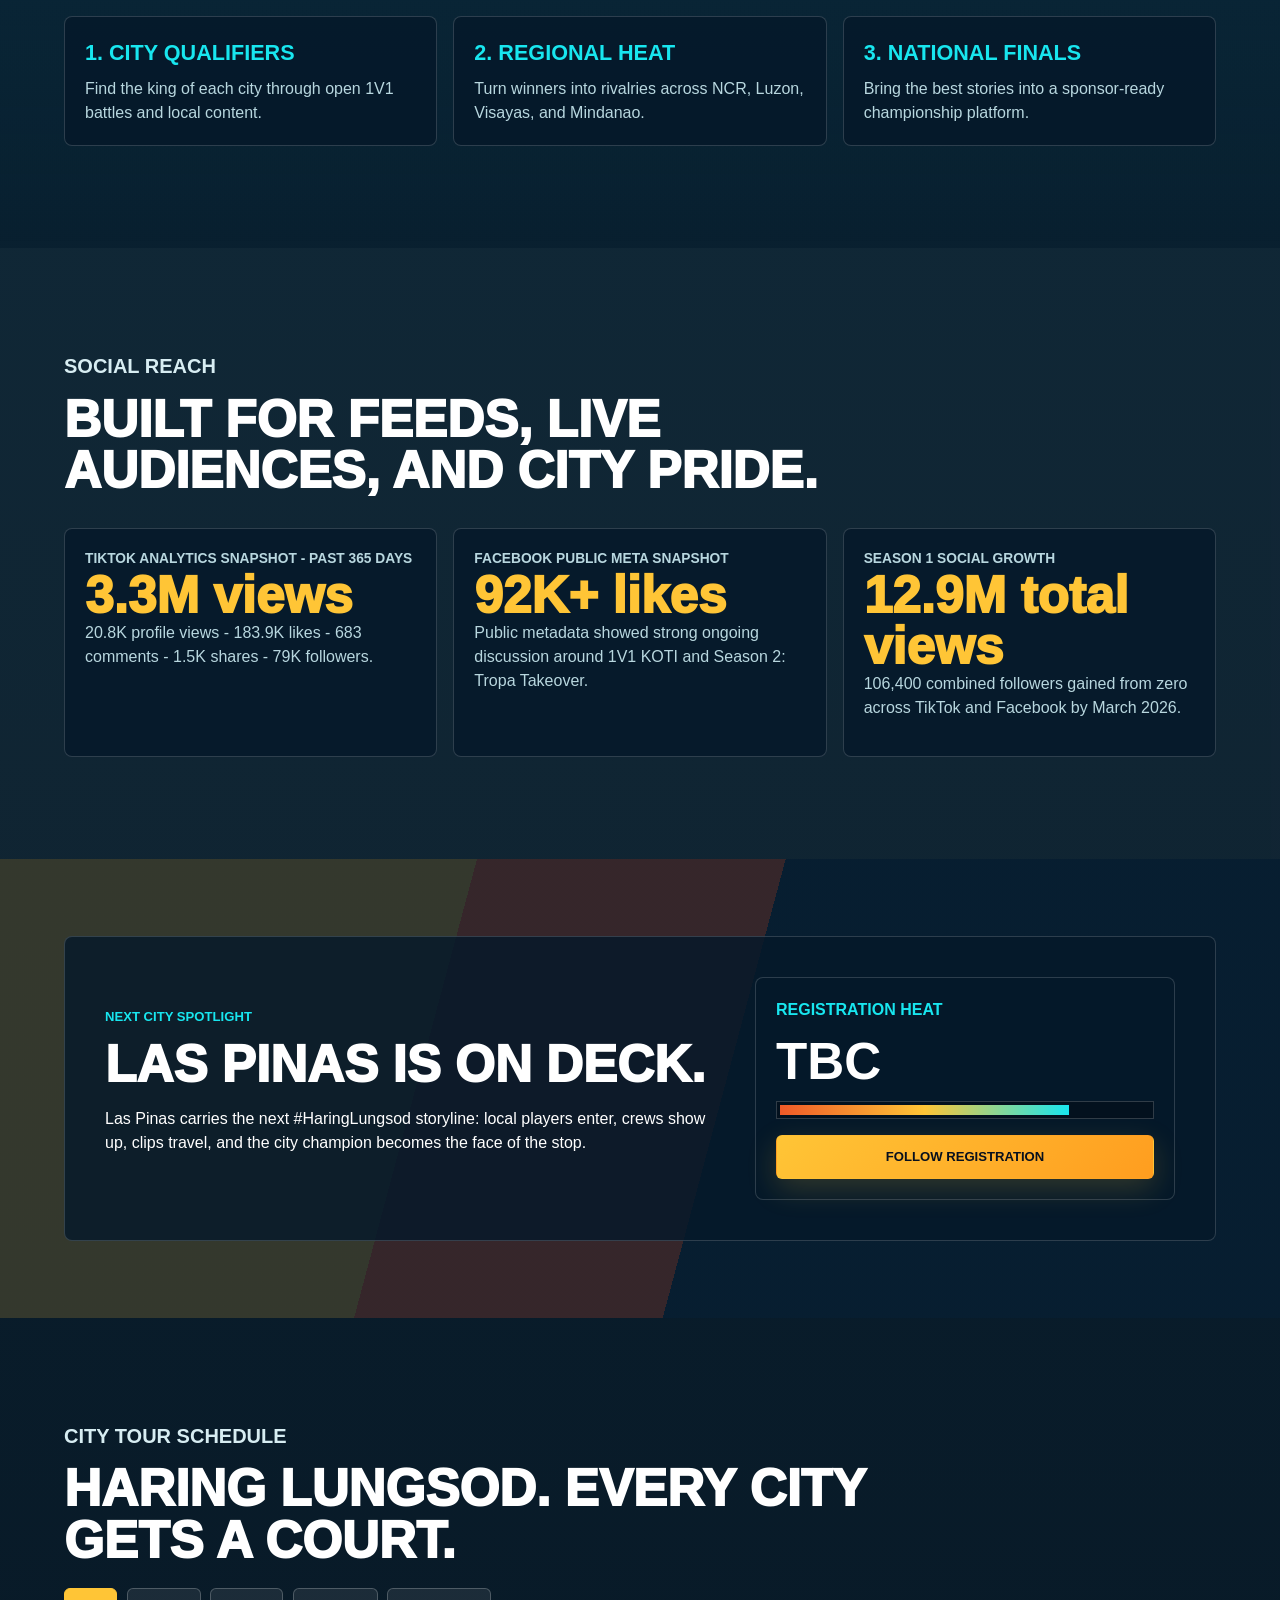
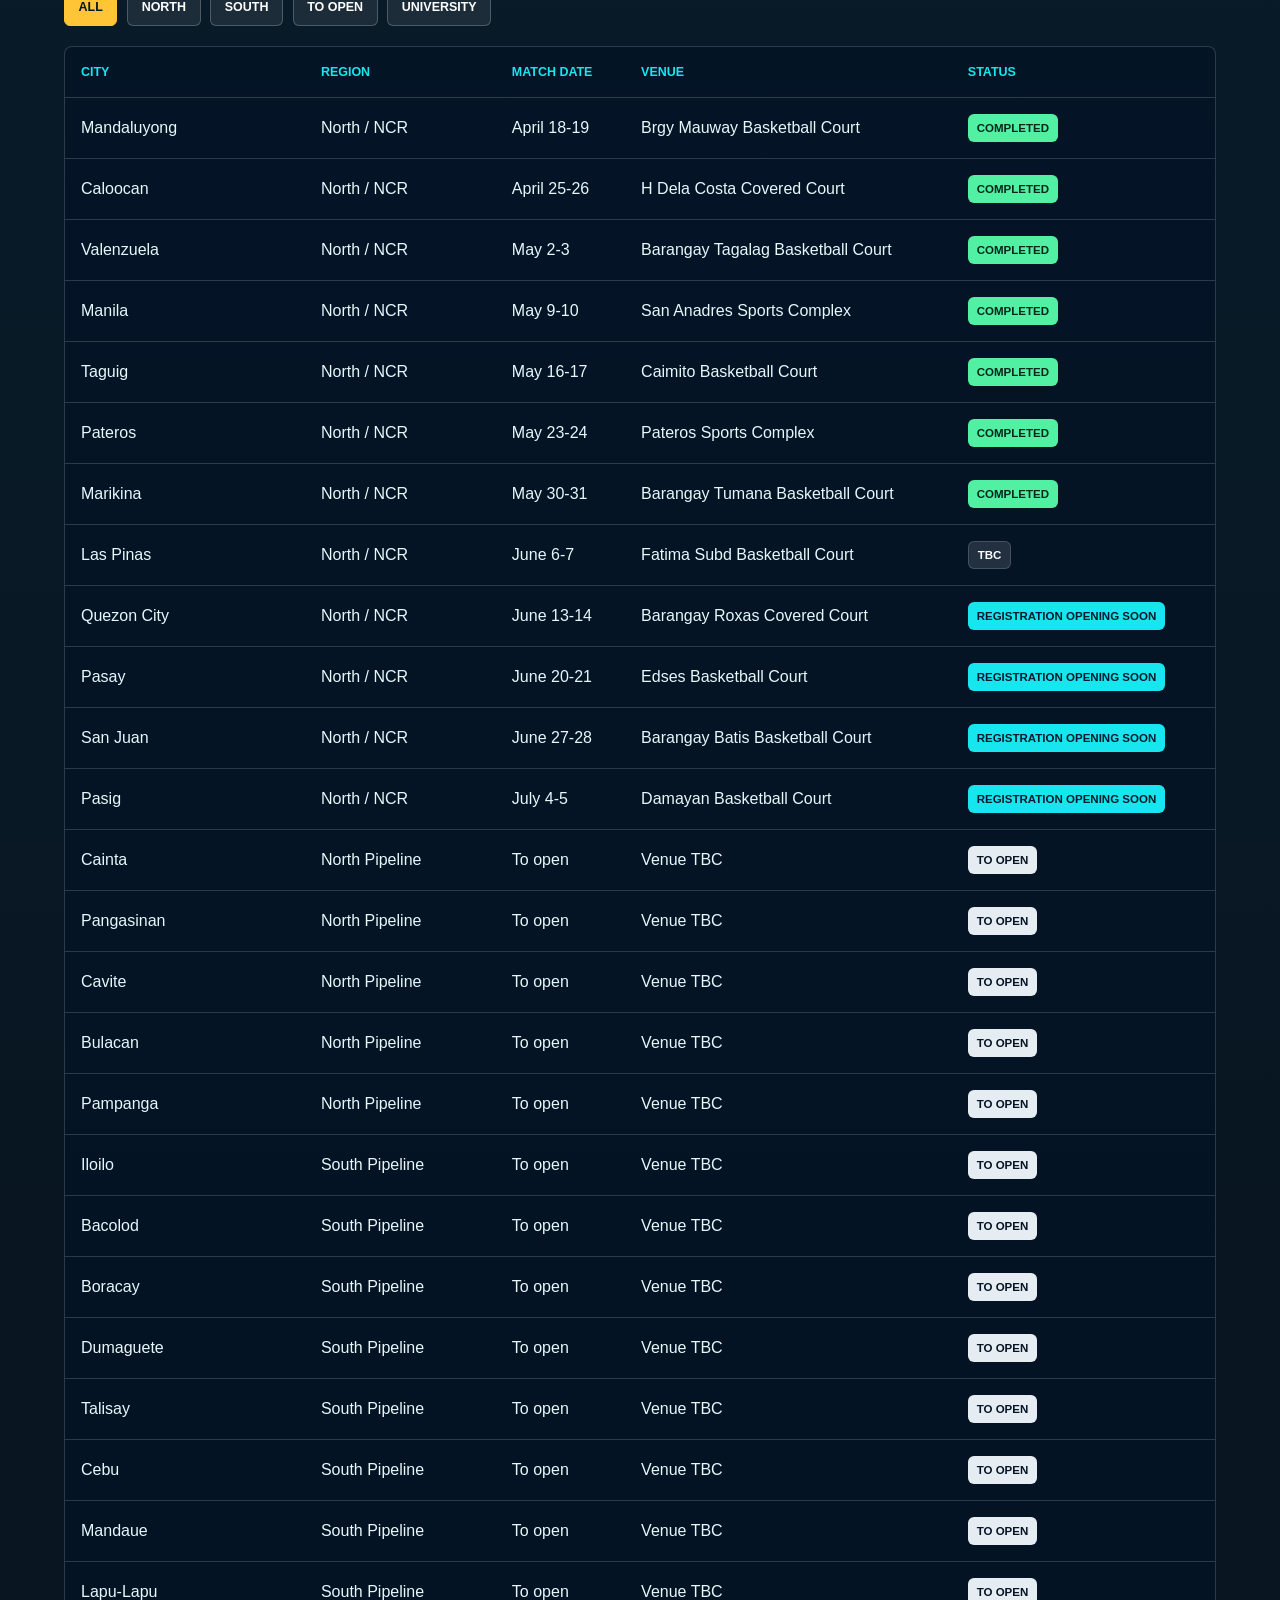
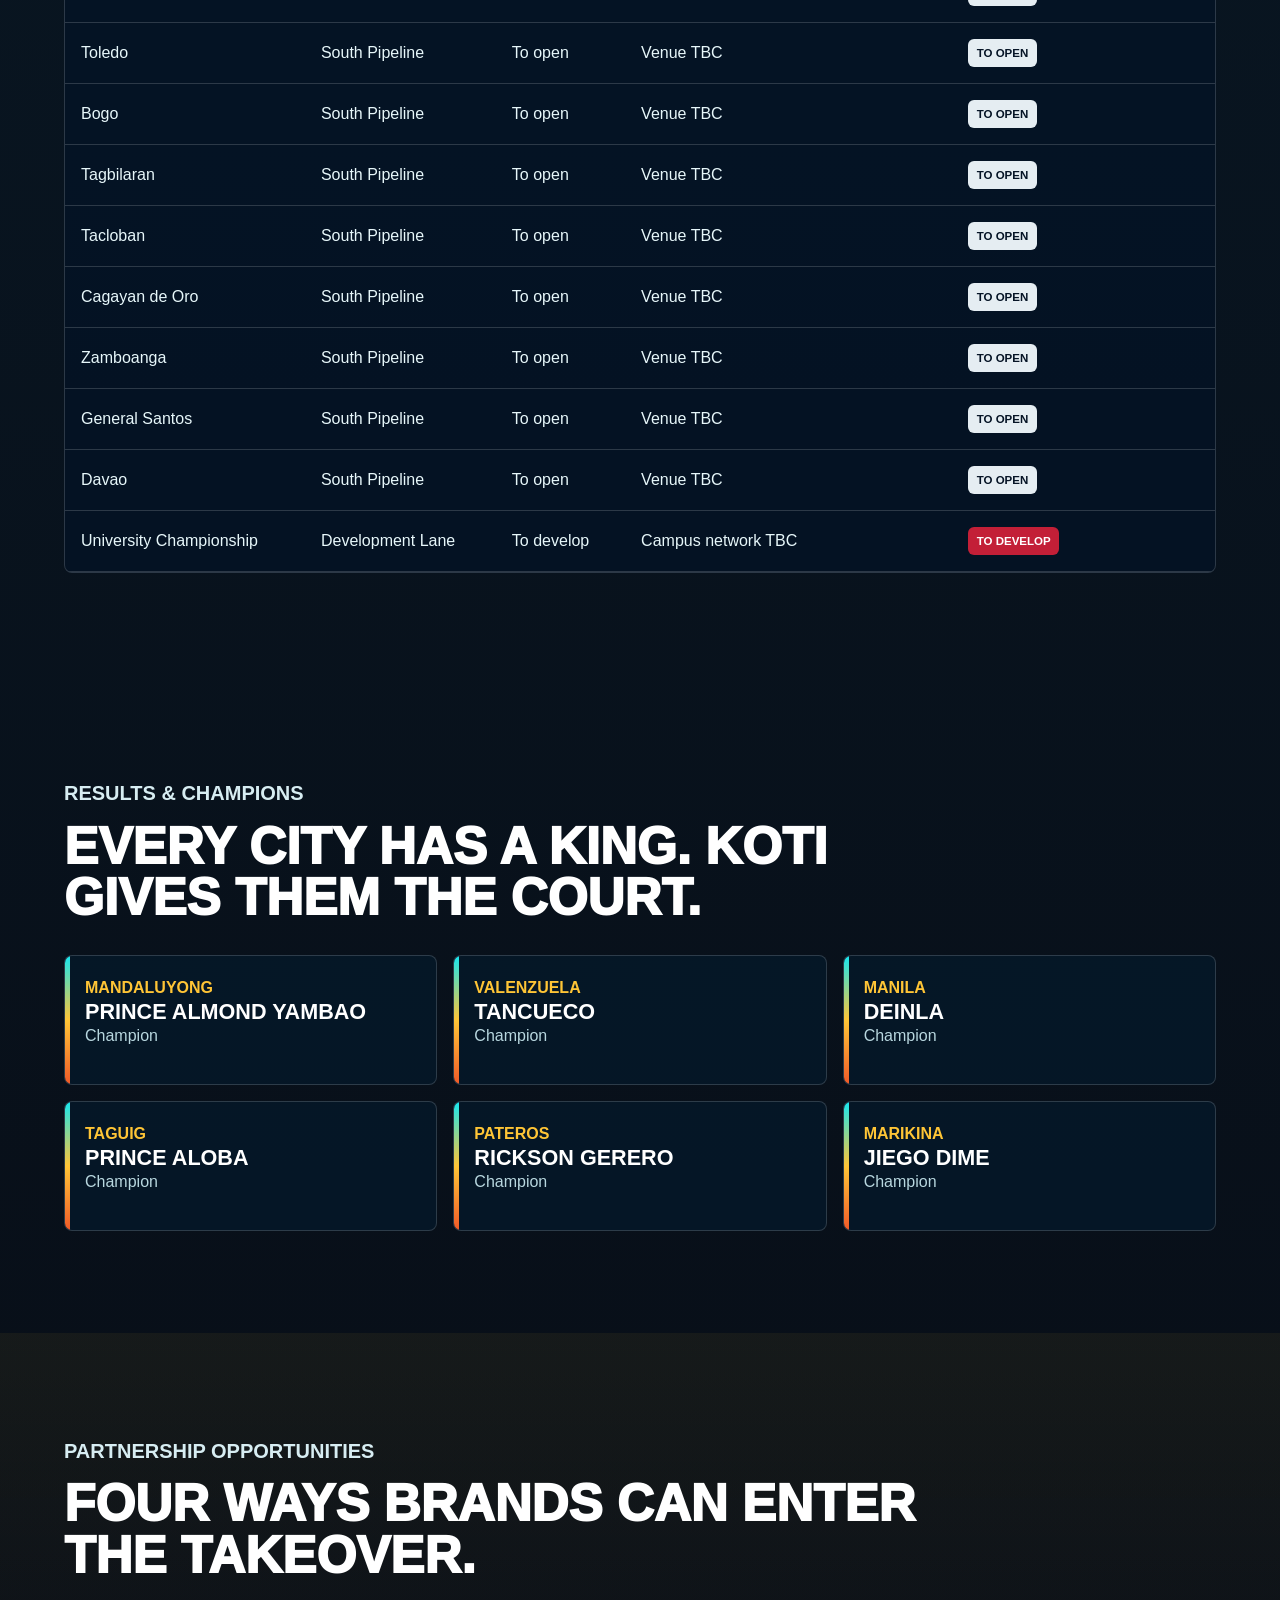
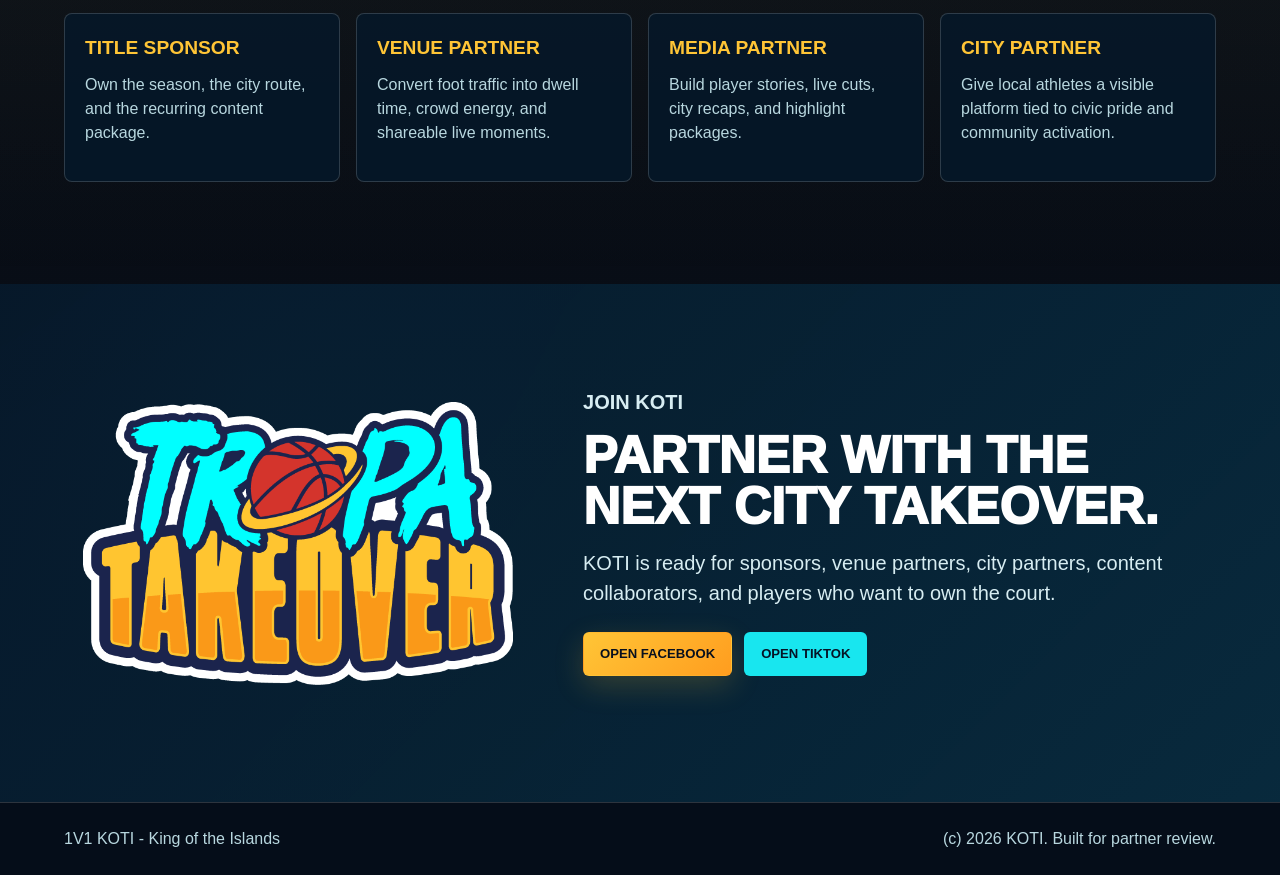
==== commit 338a2a2c: "Redesign KOTI event portal" ====
--- a/index.html
+++ b/index.html
@@ -25,81 +25,143 @@
     </header>
 
     <main>
-      <section id="home" class="hero">
+      <section id="home" class="hero portal-hero">
         <div class="hero-overlay"></div>
         <div class="hero-content">
-          <p class="eyebrow">#HaringLungsod - #TropaTakeover - 1V1 King of the Islands</p>
+          <p class="eyebrow stage-label">Season 2: Tropa Takeover</p>
           <h1>KOTI 1V1 Basketball Tournament</h1>
           <p class="hero-copy">
-            A city-by-city grassroots basketball platform built for players,
-            communities, and brand partners.
-          </p>
+            The city-versus-city street basketball platform turning local pride,
+            raw talent, and sponsor energy into a national sports property.
+          </p>
+          <div class="battle-line" aria-label="KOTI tournament journey">
+            <span>Barangay Courts</span>
+            <strong>1V1</strong>
+            <span>Mall Arenas</span>
+            <strong>Finals</strong>
+            <span>National Stage</span>
+          </div>
           <div class="hero-actions" aria-label="Primary actions">
-            <a class="button primary" href="#contact">Partner With KOTI</a>
-            <a class="button secondary" href="#partners">Become a Sponsor</a>
-            <a class="button ghost" href="#schedule">Register to Compete</a>
-          </div>
-          <div class="impact-strip" aria-label="KOTI headline metrics">
-            <div><strong>71</strong><span>Season 1 events</span></div>
-            <div><strong>3,000+</strong><span>players activated</span></div>
-            <div><strong>12.9M</strong><span>cross-platform views</span></div>
-            <div><strong>3.3M</strong><span>TikTok views snapshot</span></div>
-          </div>
-        </div>
-      </section>
-
-      <section id="proof" class="section proof">
-        <div class="section-heading">
-          <p class="eyebrow">Built For Commercial Scale</p>
-          <h2>From local courts to a national stage.</h2>
-          <p>
-            KOTI turns city pride into repeatable basketball activations:
-            community reach, sponsor visibility, digital content, and mall-ready event execution.
-          </p>
-        </div>
-        <div class="proof-grid">
-          <article>
-            <span>Season 1 Execution</span>
-            <strong>71 events</strong>
-            <p>Barangay stops, regional tournaments, and the National Finals completed from November 2025 to February 2026.</p>
-          </article>
-          <article>
-            <span>Venue Partnerships</span>
-            <strong>SM MOA - SM Seaside - BGC</strong>
-            <p>Commercial venue activations proved the format can operate in high-foot-traffic retail environments.</p>
-          </article>
-          <article>
-            <span>Digital Momentum</span>
-            <strong>106.4K followers gained</strong>
-            <p>Built from zero across TikTok and Facebook during the first season growth cycle.</p>
-          </article>
-          <article>
-            <span>Business Proof</span>
+            <a class="button primary" href="https://www.facebook.com/1V1KingOfTheIslands/">Register Now</a>
+            <a class="button secondary" href="#next-stop">Next City Stop</a>
+            <a class="button ghost" href="#partners">Sponsor the Tour</a>
+          </div>
+          <div class="hero-scoreboard" aria-label="KOTI headline metrics">
+            <div><span>Total Reach</span><strong>12.9M</strong><em>Season 1 cross-platform views</em></div>
+            <div><span>Players</span><strong>3,000+</strong><em>grassroots athletes activated</em></div>
+            <div><span>Tour Target</span><strong>50</strong><em>cities across the islands</em></div>
+          </div>
+        </div>
+      </section>
+
+      <section id="proof" class="section proof data-arena">
+        <div class="section-heading">
+          <p class="eyebrow">Proof of Heat</p>
+          <h2>The numbers already play like a national league.</h2>
+          <p>
+            KOTI is not a one-off tournament. It is a repeatable city activation system
+            with real player volume, sponsor proof, and social traction.
+          </p>
+        </div>
+        <div class="proof-grid impact-cards">
+          <article>
+            <span>Events Built</span>
+            <strong>71</strong>
+            <p>Barangay qualifiers, regional battles, and National Finals completed.</p>
+          </article>
+          <article>
+            <span>Social Views</span>
+            <strong>12.9M</strong>
+            <p>Total cross-platform views from the first national growth cycle.</p>
+          </article>
+          <article>
+            <span>Followers Gained</span>
+            <strong>106.4K</strong>
+            <p>Audience created from zero across Facebook and TikTok.</p>
+          </article>
+          <article>
+            <span>Cash Sponsorship</span>
             <strong>PHP 850K+</strong>
-            <p>Signed cash sponsorship, plus an estimated PHP 100K in resource and in-kind support.</p>
-          </article>
-        </div>
+            <p>Signed commercial support, plus resource and in-kind value.</p>
+          </article>
+        </div>
+      </section>
+
+      <section id="coverage" class="section coverage">
+        <div class="section-heading">
+          <p class="eyebrow">Philippines Coverage</p>
+          <h2>From NCR heat to an island-wide road.</h2>
+          <p>
+            The KOTI story is simple: every city has a player who believes he can take the crown.
+            The platform gives that belief a court, a crowd, and a media stage.
+          </p>
+        </div>
+        <div class="coverage-layout">
+          <div class="route-map" aria-label="KOTI Philippine coverage map">
+            <div class="island luzon">
+              <strong>Luzon / NCR</strong>
+              <span>Mandaluyong</span><span>Caloocan</span><span>Valenzuela</span><span>Manila</span><span>Taguig</span><span>Pateros</span><span>Marikina</span><span>Las Pinas</span><span>Quezon City</span><span>Pasay</span><span>San Juan</span><span>Pasig</span><span>Cainta</span><span>Pangasinan</span><span>Cavite</span><span>Bulacan</span><span>Pampanga</span>
+            </div>
+            <div class="island visayas">
+              <strong>Visayas Pipeline</strong>
+              <span>Iloilo</span><span>Bacolod</span><span>Boracay</span><span>Dumaguete</span><span>Talisay</span><span>Cebu</span><span>Mandaue</span><span>Lapu-Lapu</span><span>Toledo</span><span>Bogo</span><span>Tagbilaran</span><span>Tacloban</span>
+            </div>
+            <div class="island mindanao">
+              <strong>Mindanao Road</strong>
+              <span>Cagayan de Oro</span><span>Zamboanga</span><span>General Santos</span><span>Davao</span><span>regional qualifiers</span><span>future city kings</span>
+            </div>
+          </div>
+          <div class="route-story">
+            <article><b>Local Pride</b><p>#HaringLungsod turns every city stop into a home-court identity.</p></article>
+            <article><b>Tropa Energy</b><p>#TropaTakeover brings crews, rivals, fans, and content into the same story.</p></article>
+            <article><b>Commercial Stage</b><p>Barangay courts build authenticity; malls and finals create sponsor-scale visibility.</p></article>
+          </div>
+        </div>
+      </section>
+
+      <section id="culture" class="section culture-wall">
+        <div class="section-heading">
+          <p class="eyebrow">Culture Wall</p>
+          <h2>The background is bigger than basketball.</h2>
+          <p>
+            KOTI is built on Filipino street basketball culture: crews arriving together,
+            barangay pride, city rivalries, mall crowds, and one-on-one pressure that turns unknown players into local names.
+          </p>
+        </div>
+        <div class="culture-grid" id="culture-wall-grid" aria-live="polite"></div>
       </section>
 
       <section class="section activation">
         <div class="activation-copy">
           <p class="eyebrow">Mall-Ready Activation</p>
-          <h2>High-traffic venues become live basketball stages.</h2>
-          <p>
-            KOTI is designed for spaces where commerce, content, and community meet.
-            The event format gives partners visible courtside presence, real crowd energy,
-            and social-ready moments throughout each city stop.
+          <h2>Retail traffic becomes courtside energy.</h2>
+          <p>
+            KOTI can move from a neighborhood court to an atrium stage without losing the street feel.
+            That makes the property useful for malls, city partners, consumer brands, and media partners.
           </p>
           <dl class="stat-list">
-            <div><dt>North Regional</dt><dd>SM MOA - 100K+ daily foot traffic context</dd></div>
-            <div><dt>South Regional</dt><dd>SM Seaside - 60K+ daily foot traffic context</dd></div>
-            <div><dt>National Finals</dt><dd>BGC Markt Markt - 70K+ daily foot traffic context</dd></div>
+            <div><dt>SM MOA Context</dt><dd>North Regional scale with 100K+ daily foot traffic context.</dd></div>
+            <div><dt>SM Seaside Context</dt><dd>South Regional scale with 60K+ daily foot traffic context.</dd></div>
+            <div><dt>BGC Finals Context</dt><dd>National Finals stage with 70K+ daily foot traffic context.</dd></div>
           </dl>
         </div>
-        <figure class="activation-image">
+        <figure class="activation-image poster-frame">
           <img src="assets/mall-activation-koti.png" alt="KOTI branded 1V1 basketball activation in a large mall atrium">
-          <figcaption>AI-created visualization based on KOTI visual identity and mall activation requirements.</figcaption>
+          <figcaption>AI-created mall activation visual based on KOTI colors, court energy, and sponsor visibility.</figcaption>
         </figure>
+      </section>
+
+      <section id="case-files" class="section case-files">
+        <div class="section-heading">
+          <p class="eyebrow">Story Cases</p>
+          <h2>Not just statistics. Moments people can follow.</h2>
+        </div>
+        <div class="case-grid">
+          <article><span>City King</span><strong>Mandaluyong</strong><p>Prince Almond Yambao became a named proof point for local hero storytelling.</p></article>
+          <article><span>Comeback Moment</span><strong>Jiego Dime</strong><p>A clutch three-point story became the type of recap content fans share after the game.</p></article>
+          <article><span>Finals Stage</span><strong>Top 32</strong><p>The National Finals gave grassroots players a real championship environment.</p></article>
+          <article><span>Venue Proof</span><strong>Mall Atrium</strong><p>KOTI can convert walk-by audiences into live spectators and online clips.</p></article>
+        </div>
       </section>
 
       <section id="season-one" class="section season-one">
@@ -107,11 +169,11 @@
           <img src="assets/season1-national-finals-main-kv.jpg" alt="1V1 National Finals key visual">
         </div>
         <div class="season-copy">
-          <p class="eyebrow">Season 1 Impact</p>
-          <h2>King of the Islands proved the model.</h2>
-          <p>
-            Season 1 completed the full journey from Barangay qualifiers to North and South regionals,
-            ending with a National Finals stage for the top 32 players.
+          <p class="eyebrow">Origin Story</p>
+          <h2>The first proof: local players can carry a national sports brand.</h2>
+          <p>
+            Season 1 proved the engine: community court access, real elimination pressure,
+            regional stakes, livestream attention, and a finals stage worthy of sponsors.
           </p>
           <div class="metric-grid compact">
             <div><strong>4.76M</strong><span>National Finals campaign views</span></div>
@@ -124,17 +186,17 @@
 
       <section id="season-two" class="section season-two">
         <div class="section-heading">
-          <p class="eyebrow">Season 2 Roadmap</p>
-          <h2>The Takeover is here. City by city.</h2>
-          <p>
-            Season 2 shifts from a completed national proof point into a repeatable city tour.
-            NCR leads the rollout, with Visayas expansion candidates preparing the next wave.
+          <p class="eyebrow">Future Road</p>
+          <h2>The Takeover becomes a repeatable city franchise.</h2>
+          <p>
+            The next version of KOTI is a national circuit: city qualifiers, regional storylines,
+            media recaps, sponsor activations, and a final stage with heroes fans already know.
           </p>
         </div>
         <div class="roadmap">
-          <article><strong>NCR Tour</strong><span>Mandaluyong, Caloocan, Valenzuela, Manila, Taguig, Pateros, Marikina, Las Pinas, Quezon City, Pasay, San Juan, Pasig.</span></article>
-          <article><strong>Expansion Pipeline</strong><span>Cainta, Iloilo, Bacolod, Boracay, Dumaguete.</span></article>
-          <article><strong>Season 2 Ambition</strong><span>50 cities across Luzon, Visayas, and Mindanao; 15,000+ players; 100M+ exposure target.</span></article>
+          <article><strong>1. City Qualifiers</strong><span>Find the king of each city through open 1V1 battles and local content.</span></article>
+          <article><strong>2. Regional Heat</strong><span>Turn winners into rivalries across NCR, Luzon, Visayas, and Mindanao.</span></article>
+          <article><strong>3. National Finals</strong><span>Bring the best stories into a sponsor-ready championship platform.</span></article>
         </div>
       </section>
 
@@ -162,30 +224,40 @@
         </div>
       </section>
 
+      <section id="next-stop" class="section next-stop">
+        <div class="next-card">
+          <div>
+            <p class="eyebrow">Next City Spotlight</p>
+            <h2 id="next-city-title">The next city is loading.</h2>
+            <p id="next-city-copy">KOTI is syncing the tour calendar.</p>
+          </div>
+          <div class="progress-card">
+            <span>Registration Heat</span>
+            <strong id="next-city-status">Opening Soon</strong>
+            <div class="progress-bar"><i id="next-city-progress" style="width: 72%"></i></div>
+            <a class="button primary" href="https://www.facebook.com/1V1KingOfTheIslands/">Follow Registration</a>
+          </div>
+        </div>
+      </section>
+
       <section id="schedule" class="section schedule">
         <div class="section-heading">
           <p class="eyebrow">City Tour Schedule</p>
           <h2>Haring Lungsod. Every city gets a court.</h2>
+        </div>
+        <div class="schedule-controls" aria-label="Schedule filters">
+          <button type="button" class="filter-button active" data-filter="all">All</button>
+          <button type="button" class="filter-button" data-filter="north">North</button>
+          <button type="button" class="filter-button" data-filter="south">South</button>
+          <button type="button" class="filter-button" data-filter="open">To Open</button>
+          <button type="button" class="filter-button" data-filter="university">University</button>
         </div>
         <div class="table-wrap">
           <table>
             <thead>
               <tr><th>City</th><th>Region</th><th>Match Date</th><th>Venue</th><th>Status</th></tr>
             </thead>
-            <tbody>
-              <tr><td>Mandaluyong</td><td>NCR</td><td>April 18-19</td><td>Brgy Mauway Basketball Court</td><td><span class="tag complete">Completed</span></td></tr>
-              <tr><td>Caloocan</td><td>NCR</td><td>April 25-26</td><td>H Dela Costa Covered Court</td><td><span class="tag complete">Completed</span></td></tr>
-              <tr><td>Valenzuela</td><td>NCR</td><td>May 2-3</td><td>Barangay Tagalag Basketball Court</td><td><span class="tag complete">Completed</span></td></tr>
-              <tr><td>Manila</td><td>NCR</td><td>May 9-10</td><td>San Anadres Sports Complex</td><td><span class="tag complete">Completed</span></td></tr>
-              <tr><td>Taguig</td><td>NCR</td><td>May 16-17</td><td>Caimito Basketball Court</td><td><span class="tag live">In Progress</span></td></tr>
-              <tr><td>Pateros</td><td>NCR</td><td>May 23-24</td><td>Pateros Sports Complex</td><td><span class="tag live">In Progress</span></td></tr>
-              <tr><td>Marikina</td><td>NCR</td><td>May 30-31</td><td>Barangay Tumana Basketball Court</td><td><span class="tag live">In Progress</span></td></tr>
-              <tr><td>Las Pinas</td><td>NCR</td><td>June 6-7</td><td>Fatima Subd Basketball Court</td><td><span class="tag tbc">To Be Confirmed</span></td></tr>
-              <tr><td>Quezon City</td><td>NCR</td><td>June 13-14</td><td>Barangay Roxas Covered Court</td><td><span class="tag soon">Registration Opening Soon</span></td></tr>
-              <tr><td>Pasay</td><td>NCR</td><td>June 20-21</td><td>Edses Basketball Court</td><td><span class="tag soon">Registration Opening Soon</span></td></tr>
-              <tr><td>San Juan</td><td>NCR</td><td>June 27-28</td><td>Barangay Batis Basketball Court</td><td><span class="tag soon">Registration Opening Soon</span></td></tr>
-              <tr><td>Pasig</td><td>NCR</td><td>July 4-5</td><td>Damayan Basketball Court</td><td><span class="tag soon">Registration Opening Soon</span></td></tr>
-            </tbody>
+            <tbody id="city-schedule-body"></tbody>
           </table>
         </div>
       </section>
@@ -208,13 +280,13 @@
       <section id="partners" class="section partners">
         <div class="section-heading">
           <p class="eyebrow">Partnership Opportunities</p>
-          <h2>Built for sponsors, venues, media, and community activation.</h2>
+          <h2>Four ways brands can enter the takeover.</h2>
         </div>
         <div class="partner-grid">
-          <article><h3>Sponsorship</h3><p>Brand exposure, event naming, courtside presence, and recurring season visibility.</p></article>
-          <article><h3>City & Venue Partnership</h3><p>Bring a KOTI stop into high-foot-traffic spaces and local communities.</p></article>
-          <article><h3>Media & Content Partnership</h3><p>Highlights, player stories, live content, recaps, and social-first tournament assets.</p></article>
-          <article><h3>Community Activation</h3><p>Connect brands with players, fans, families, and local basketball culture.</p></article>
+          <article><h3>Title Sponsor</h3><p>Own the season, the city route, and the recurring content package.</p></article>
+          <article><h3>Venue Partner</h3><p>Convert foot traffic into dwell time, crowd energy, and shareable live moments.</p></article>
+          <article><h3>Media Partner</h3><p>Build player stories, live cuts, city recaps, and highlight packages.</p></article>
+          <article><h3>City Partner</h3><p>Give local athletes a visible platform tied to civic pride and community activation.</p></article>
         </div>
       </section>
 
--- a/styles.css
+++ b/styles.css
@@ -24,9 +24,8 @@
 body {
   margin: 0;
   background:
-    radial-gradient(circle at 20% 10%, rgba(24, 230, 239, 0.12), transparent 32rem),
-    radial-gradient(circle at 90% 20%, rgba(255, 197, 54, 0.09), transparent 30rem),
-    linear-gradient(180deg, #061426 0%, #07192b 42%, #08101e 100%);
+    linear-gradient(135deg, rgba(240, 90, 40, 0.12) 0 12%, transparent 12% 100%),
+    linear-gradient(180deg, #061426 0%, #092638 42%, #080b13 100%);
   color: var(--white);
   font-family: Arial, Helvetica, sans-serif;
   line-height: 1.5;
@@ -143,8 +142,8 @@
   position: absolute;
   inset: 0;
   background:
-    linear-gradient(90deg, rgba(6, 20, 38, 0.94) 0%, rgba(6, 20, 38, 0.72) 36%, rgba(6, 20, 38, 0.22) 70%),
-    linear-gradient(0deg, rgba(6, 20, 38, 0.88), transparent 44%);
+    linear-gradient(90deg, rgba(4, 12, 24, 0.96) 0%, rgba(6, 20, 38, 0.74) 42%, rgba(6, 20, 38, 0.2) 72%),
+    linear-gradient(0deg, rgba(6, 20, 38, 0.92), transparent 48%);
 }
 
 .hero-content {
@@ -463,6 +462,16 @@
   background: rgba(255, 255, 255, 0.12);
 }
 
+.tag.open {
+  color: #061426;
+  background: #e5edf2;
+}
+
+.tag.university {
+  color: var(--white);
+  background: var(--red);
+}
+
 .champion-grid {
   grid-template-columns: repeat(3, minmax(0, 1fr));
 }
@@ -518,6 +527,448 @@
   background: #050d19;
 }
 
+.portal-hero::before {
+  content: "";
+  position: absolute;
+  inset: 0;
+  z-index: 1;
+  pointer-events: none;
+  background:
+    linear-gradient(115deg, transparent 0 54%, rgba(240, 90, 40, 0.9) 54% 55%, transparent 55% 100%),
+    linear-gradient(118deg, transparent 0 60%, rgba(255, 197, 54, 0.9) 60% 61%, transparent 61% 100%);
+  mix-blend-mode: screen;
+  opacity: 0.56;
+}
+
+.portal-hero .hero-content {
+  width: min(1040px, 100%);
+}
+
+.stage-label {
+  display: inline-flex;
+  width: auto;
+  padding: 0.35rem 0.65rem;
+  color: #061426;
+  background: var(--gold);
+  border-left: 6px solid var(--orange);
+  transform: skew(-8deg);
+}
+
+.battle-line {
+  display: flex;
+  flex-wrap: wrap;
+  align-items: center;
+  gap: 0.45rem;
+  margin: 1.35rem 0 0.2rem;
+  color: #e9fbff;
+  font-size: 0.78rem;
+  font-weight: 900;
+  text-transform: uppercase;
+}
+
+.battle-line span,
+.battle-line strong {
+  display: inline-flex;
+  align-items: center;
+  min-height: 34px;
+  padding: 0.45rem 0.65rem;
+  border: 1px solid rgba(255, 255, 255, 0.2);
+  background: rgba(3, 12, 22, 0.78);
+}
+
+.battle-line strong {
+  color: #061426;
+  background: var(--cyan);
+  border-color: var(--cyan);
+}
+
+.hero-scoreboard {
+  display: grid;
+  grid-template-columns: 1.35fr 1fr 1fr;
+  gap: 0.75rem;
+  margin-top: 2rem;
+  width: min(980px, 100%);
+}
+
+.hero-scoreboard div {
+  position: relative;
+  min-height: 150px;
+  padding: 1rem;
+  overflow: hidden;
+  border: 1px solid rgba(255, 197, 54, 0.5);
+  background:
+    linear-gradient(145deg, rgba(255, 197, 54, 0.16), rgba(6, 20, 38, 0.86) 45%),
+    repeating-linear-gradient(0deg, rgba(255, 255, 255, 0.04) 0 2px, transparent 2px 8px);
+  box-shadow: 0 18px 50px rgba(0, 0, 0, 0.35);
+}
+
+.hero-scoreboard div::after {
+  content: "";
+  position: absolute;
+  inset: auto -20% -40% 30%;
+  height: 100px;
+  background: var(--orange);
+  transform: rotate(-10deg);
+  opacity: 0.16;
+}
+
+.hero-scoreboard span,
+.hero-scoreboard em {
+  position: relative;
+  z-index: 1;
+  display: block;
+  font-style: normal;
+  font-weight: 900;
+  text-transform: uppercase;
+}
+
+.hero-scoreboard span {
+  color: var(--cyan);
+  font-size: 0.74rem;
+}
+
+.hero-scoreboard strong {
+  position: relative;
+  z-index: 1;
+  display: block;
+  margin: 0.35rem 0;
+  color: var(--white);
+  font-size: clamp(3rem, 8vw, 6rem);
+  line-height: 0.82;
+  text-shadow: 4px 4px 0 rgba(240, 90, 40, 0.55);
+}
+
+.hero-scoreboard em {
+  color: var(--muted);
+  font-size: 0.8rem;
+}
+
+.data-arena {
+  background:
+    linear-gradient(90deg, rgba(240, 90, 40, 0.12), transparent 40%),
+    linear-gradient(180deg, rgba(255, 255, 255, 0.04), rgba(6, 20, 38, 0));
+}
+
+.impact-cards article {
+  min-height: 220px;
+  border-top: 6px solid var(--gold);
+  background:
+    linear-gradient(180deg, rgba(10, 26, 44, 0.96), rgba(6, 20, 38, 0.78)),
+    repeating-linear-gradient(90deg, rgba(255, 255, 255, 0.04) 0 1px, transparent 1px 9px);
+}
+
+.impact-cards article:nth-child(2) {
+  transform: translateY(-1rem);
+  border-color: var(--cyan);
+}
+
+.impact-cards article:nth-child(3) {
+  border-color: var(--orange);
+}
+
+.impact-cards strong {
+  font-size: clamp(2.8rem, 6vw, 5.2rem);
+  text-shadow: 3px 3px 0 rgba(195, 31, 55, 0.48);
+}
+
+.coverage {
+  background:
+    linear-gradient(135deg, rgba(5, 25, 42, 0.95), rgba(10, 26, 44, 0.78)),
+    linear-gradient(90deg, rgba(24, 230, 239, 0.08), rgba(255, 197, 54, 0.07));
+}
+
+.coverage-layout {
+  display: grid;
+  grid-template-columns: minmax(0, 1.35fr) minmax(280px, 0.65fr);
+  gap: 1.25rem;
+  align-items: stretch;
+}
+
+.route-map {
+  position: relative;
+  display: grid;
+  grid-template-columns: repeat(3, minmax(0, 1fr));
+  gap: 1rem;
+  min-height: 560px;
+  padding: 1rem;
+  overflow: hidden;
+  border: 1px solid rgba(255, 255, 255, 0.18);
+  background:
+    linear-gradient(135deg, rgba(3, 12, 22, 0.82), rgba(8, 47, 68, 0.8)),
+    repeating-linear-gradient(45deg, rgba(255, 255, 255, 0.05) 0 1px, transparent 1px 18px);
+}
+
+.route-map::before {
+  content: "PHILIPPINES ROUTE";
+  position: absolute;
+  right: 1rem;
+  bottom: 0.4rem;
+  color: rgba(255, 255, 255, 0.08);
+  font-size: clamp(2rem, 6vw, 5rem);
+  font-weight: 1000;
+}
+
+.island {
+  position: relative;
+  z-index: 1;
+  align-self: center;
+  display: flex;
+  flex-wrap: wrap;
+  align-content: flex-start;
+  gap: 0.55rem;
+  min-height: 430px;
+  padding: 1rem;
+  border: 2px solid rgba(255, 255, 255, 0.16);
+  background: rgba(6, 20, 38, 0.68);
+  clip-path: polygon(12% 0, 92% 6%, 100% 42%, 86% 100%, 18% 91%, 0 48%);
+}
+
+.island.visayas {
+  margin-top: 4rem;
+  clip-path: polygon(4% 14%, 80% 0, 100% 38%, 74% 94%, 10% 100%, 0 52%);
+}
+
+.island.mindanao {
+  margin-top: 8rem;
+  clip-path: polygon(20% 0, 100% 20%, 88% 88%, 30% 100%, 0 58%);
+}
+
+.island strong {
+  flex-basis: 100%;
+  margin-bottom: 0.5rem;
+  color: var(--gold);
+  font-size: 1.15rem;
+  text-transform: uppercase;
+}
+
+.island span {
+  display: inline-flex;
+  align-items: center;
+  min-height: 30px;
+  padding: 0.35rem 0.55rem;
+  color: #07192b;
+  background: var(--cyan);
+  border-radius: 999px;
+  font-size: 0.74rem;
+  font-weight: 900;
+  text-transform: uppercase;
+}
+
+.island span:nth-child(3n) {
+  background: var(--gold);
+}
+
+.island span:nth-child(4n) {
+  color: var(--white);
+  background: var(--orange);
+}
+
+.route-story {
+  display: grid;
+  gap: 1rem;
+}
+
+.route-story article,
+.case-grid article,
+.next-card,
+.progress-card {
+  border: 1px solid rgba(255, 255, 255, 0.16);
+  background: rgba(5, 25, 42, 0.82);
+}
+
+.route-story article {
+  padding: 1.2rem;
+  border-left: 6px solid var(--gold);
+}
+
+.route-story b {
+  display: block;
+  color: var(--white);
+  font-size: 1.4rem;
+  text-transform: uppercase;
+}
+
+.route-story p {
+  margin: 0.4rem 0 0;
+  color: var(--muted);
+}
+
+.poster-frame {
+  border-width: 4px;
+  border-color: rgba(255, 197, 54, 0.65);
+}
+
+.case-files {
+  background:
+    linear-gradient(180deg, rgba(195, 31, 55, 0.18), rgba(6, 20, 38, 0)),
+    linear-gradient(90deg, rgba(255, 197, 54, 0.07), transparent);
+}
+
+.case-grid {
+  display: grid;
+  grid-template-columns: repeat(4, minmax(0, 1fr));
+  gap: 1rem;
+}
+
+.case-grid article {
+  min-height: 250px;
+  padding: 1.25rem;
+  border-radius: 8px;
+  background:
+    linear-gradient(180deg, rgba(8, 47, 68, 0.88), rgba(6, 20, 38, 0.92)),
+    linear-gradient(135deg, rgba(240, 90, 40, 0.14), transparent 50%);
+}
+
+.case-grid span {
+  color: var(--cyan);
+  font-size: 0.75rem;
+  font-weight: 900;
+  text-transform: uppercase;
+}
+
+.case-grid strong {
+  display: block;
+  margin: 0.7rem 0;
+  color: var(--white);
+  font-size: clamp(1.8rem, 3vw, 2.7rem);
+  line-height: 0.95;
+  text-transform: uppercase;
+}
+
+.case-grid p {
+  color: var(--muted);
+}
+
+.culture-wall {
+  background:
+    linear-gradient(135deg, rgba(240, 90, 40, 0.16), rgba(6, 20, 38, 0.72) 48%, rgba(24, 230, 239, 0.1)),
+    #07192b;
+}
+
+.culture-grid {
+  display: grid;
+  grid-template-columns: repeat(6, minmax(0, 1fr));
+  gap: 0.85rem;
+}
+
+.culture-tile {
+  min-height: 190px;
+  padding: 1rem;
+  border: 1px solid rgba(255, 255, 255, 0.16);
+  border-top: 5px solid var(--cyan);
+  border-radius: 8px;
+  background:
+    linear-gradient(180deg, rgba(5, 25, 42, 0.92), rgba(6, 20, 38, 0.78)),
+    repeating-linear-gradient(-45deg, rgba(255, 255, 255, 0.05) 0 1px, transparent 1px 12px);
+}
+
+.culture-tile:nth-child(2n) {
+  border-top-color: var(--gold);
+}
+
+.culture-tile:nth-child(3n) {
+  border-top-color: var(--orange);
+}
+
+.culture-tile span {
+  color: var(--cyan);
+  font-size: 0.72rem;
+  font-weight: 900;
+  text-transform: uppercase;
+}
+
+.culture-tile strong {
+  display: block;
+  margin: 0.6rem 0;
+  color: var(--white);
+  font-size: 1.35rem;
+  line-height: 1;
+  text-transform: uppercase;
+}
+
+.culture-tile p {
+  color: var(--muted);
+  font-size: 0.92rem;
+}
+
+.next-stop {
+  padding-block: clamp(3rem, 6vw, 5rem);
+  background:
+    linear-gradient(105deg, rgba(255, 197, 54, 0.18) 0 34%, rgba(240, 90, 40, 0.2) 34% 56%, rgba(8, 47, 68, 0.22) 56% 100%),
+    #07192b;
+}
+
+.next-card {
+  display: grid;
+  grid-template-columns: minmax(0, 1fr) minmax(280px, 420px);
+  gap: 1.5rem;
+  align-items: center;
+  padding: clamp(1.25rem, 4vw, 2.5rem);
+  border-radius: 8px;
+}
+
+.progress-card {
+  display: grid;
+  gap: 1rem;
+  padding: 1.25rem;
+  border-radius: 8px;
+}
+
+.progress-card span {
+  color: var(--cyan);
+  font-weight: 900;
+  text-transform: uppercase;
+}
+
+.progress-card strong {
+  color: var(--white);
+  font-size: clamp(2rem, 4vw, 3.4rem);
+  line-height: 0.92;
+  text-transform: uppercase;
+}
+
+.progress-bar {
+  height: 18px;
+  padding: 3px;
+  border: 1px solid rgba(255, 255, 255, 0.18);
+  background: rgba(0, 0, 0, 0.28);
+}
+
+.progress-bar i {
+  display: block;
+  height: 100%;
+  background: linear-gradient(90deg, var(--orange), var(--gold), var(--cyan));
+}
+
+.schedule-controls {
+  display: flex;
+  flex-wrap: wrap;
+  gap: 0.6rem;
+  margin: -0.6rem 0 1.2rem;
+}
+
+.filter-button {
+  min-height: 38px;
+  padding: 0.55rem 0.85rem;
+  color: var(--white);
+  border: 1px solid rgba(255, 255, 255, 0.22);
+  border-radius: 6px;
+  background: rgba(255, 255, 255, 0.08);
+  font: inherit;
+  font-size: 0.78rem;
+  font-weight: 900;
+  text-transform: uppercase;
+  cursor: pointer;
+}
+
+.filter-button.active,
+.filter-button:hover,
+.filter-button:focus {
+  color: #061426;
+  background: var(--gold);
+  border-color: var(--gold);
+}
+
 @media (max-width: 920px) {
   .site-header {
     position: absolute;
@@ -545,11 +996,17 @@
   }
 
   .impact-strip,
+  .hero-scoreboard,
   .proof-grid,
   .social-grid,
   .partner-grid,
   .champion-grid,
   .roadmap,
+  .coverage-layout,
+  .route-map,
+  .case-grid,
+  .culture-grid,
+  .next-card,
   .activation,
   .season-one,
   .contact {
@@ -580,6 +1037,52 @@
     font-size: 0.72rem;
     line-height: 1.35;
     overflow-wrap: anywhere;
+  }
+
+  .hero-copy {
+    max-width: 340px;
+    font-size: 0.98rem;
+  }
+
+  .stage-label {
+    width: auto;
+  }
+
+  .battle-line span,
+  .battle-line strong {
+    min-height: 30px;
+    font-size: 0.7rem;
+  }
+
+  .battle-line {
+    display: grid;
+    grid-template-columns: repeat(2, minmax(0, 1fr));
+  }
+
+  .battle-line span,
+  .battle-line strong {
+    justify-content: center;
+    width: 100%;
+  }
+
+  .hero-scoreboard div {
+    min-height: 118px;
+  }
+
+  .impact-cards article:nth-child(2) {
+    transform: none;
+  }
+
+  .route-map {
+    min-height: 0;
+  }
+
+  .island,
+  .island.visayas,
+  .island.mindanao {
+    min-height: 230px;
+    margin-top: 0;
+    clip-path: none;
   }
 
   .section {
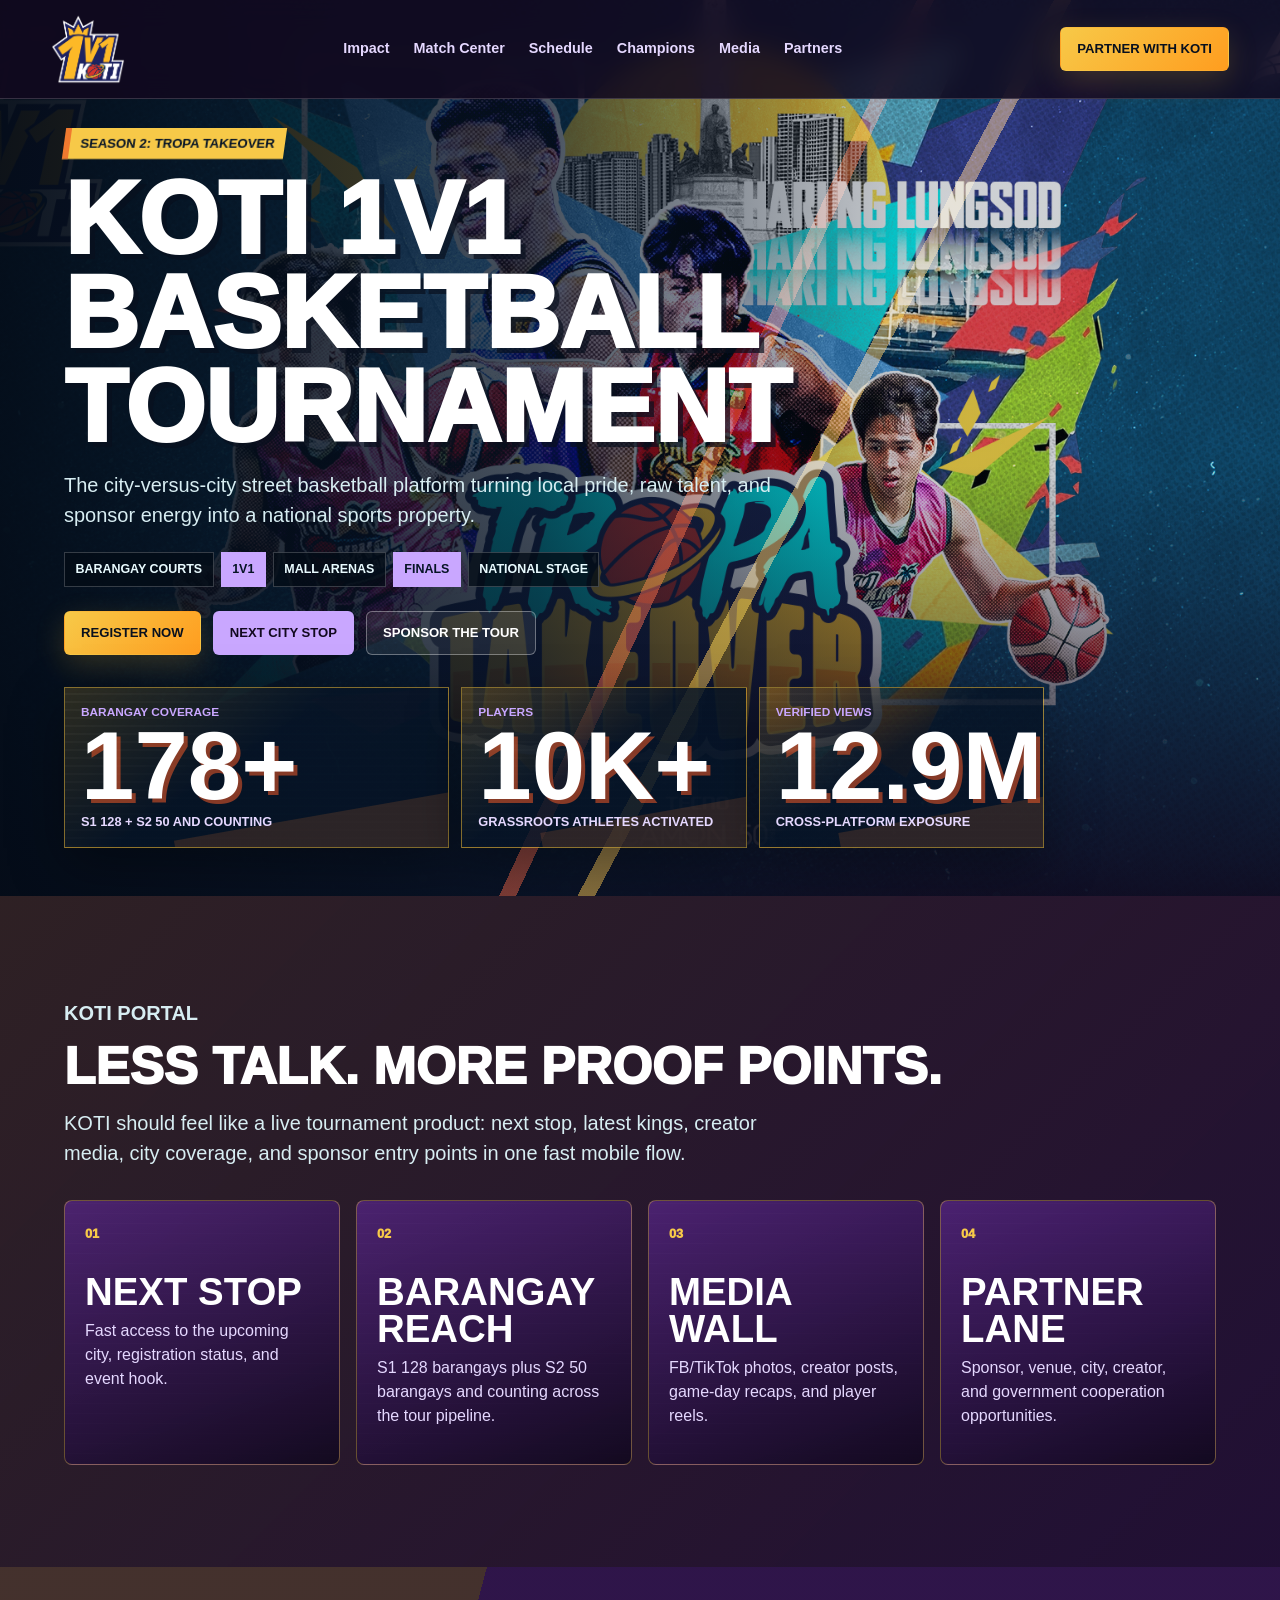
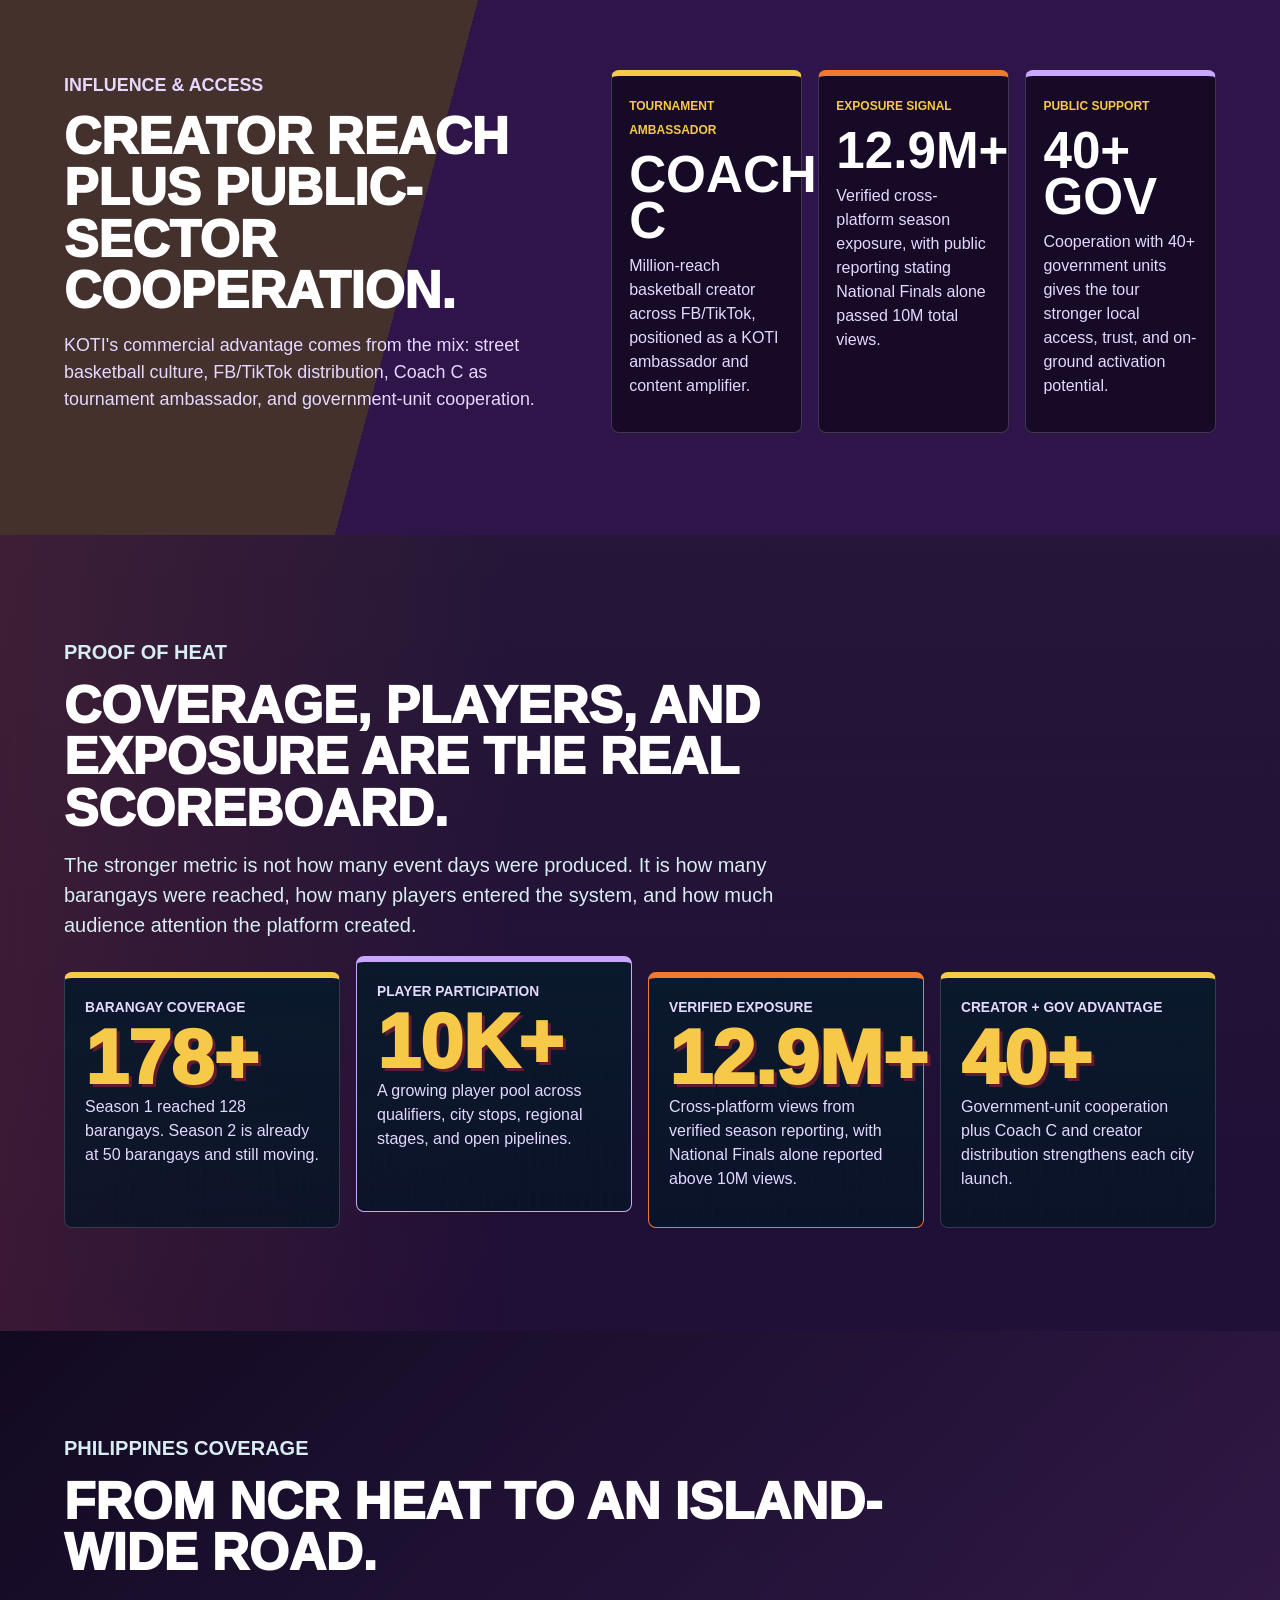
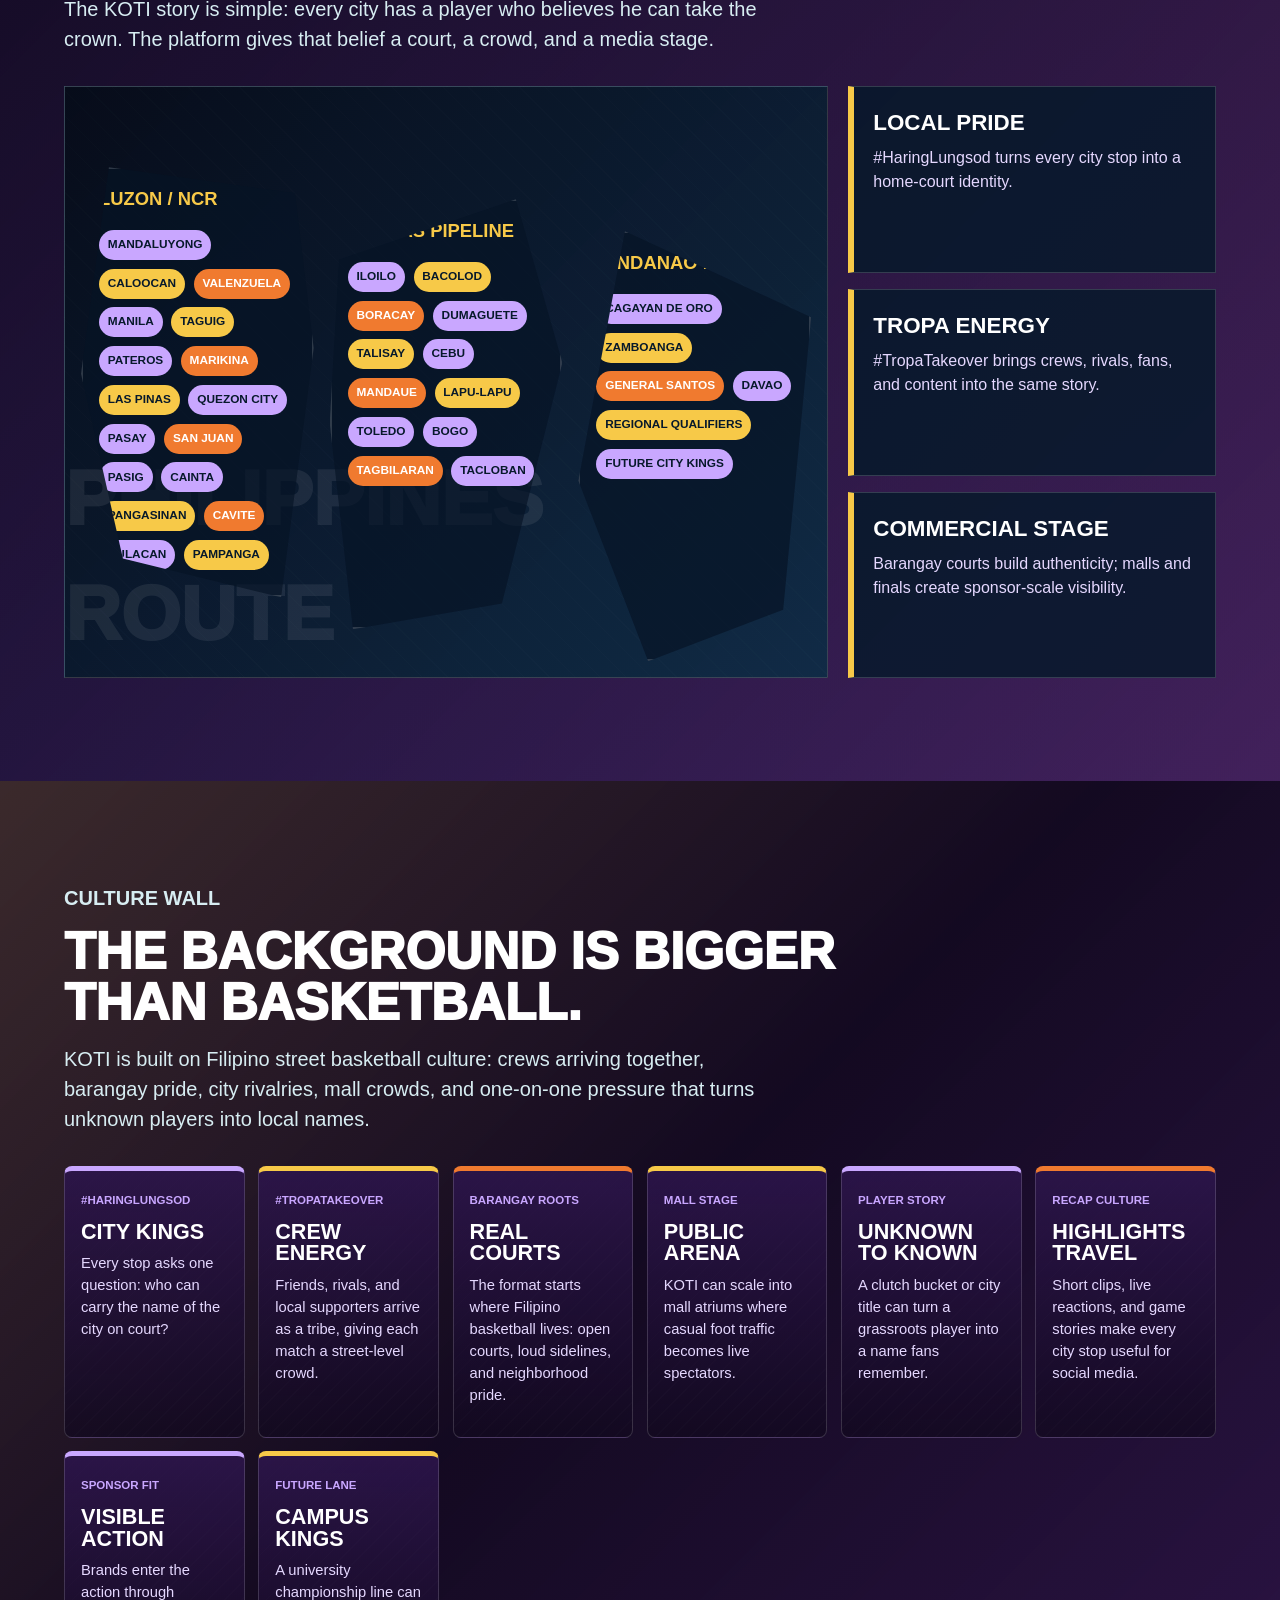
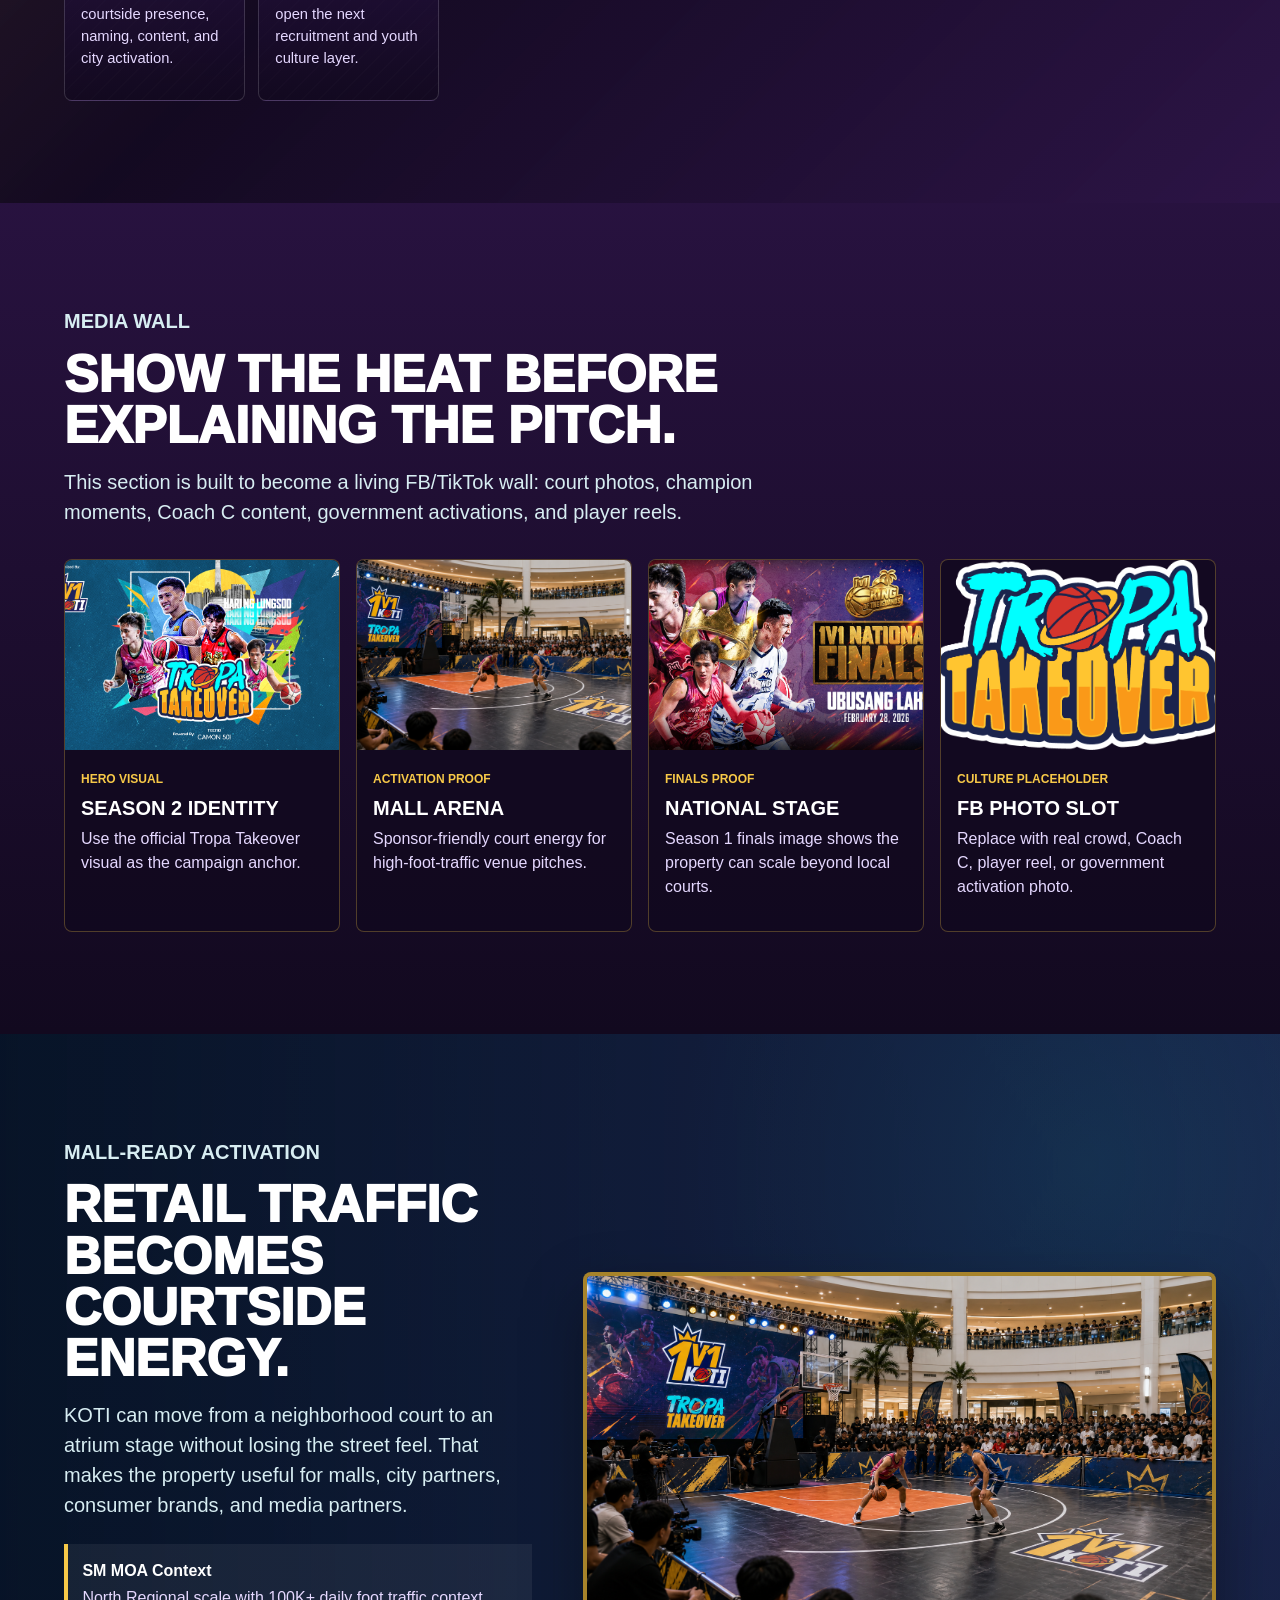
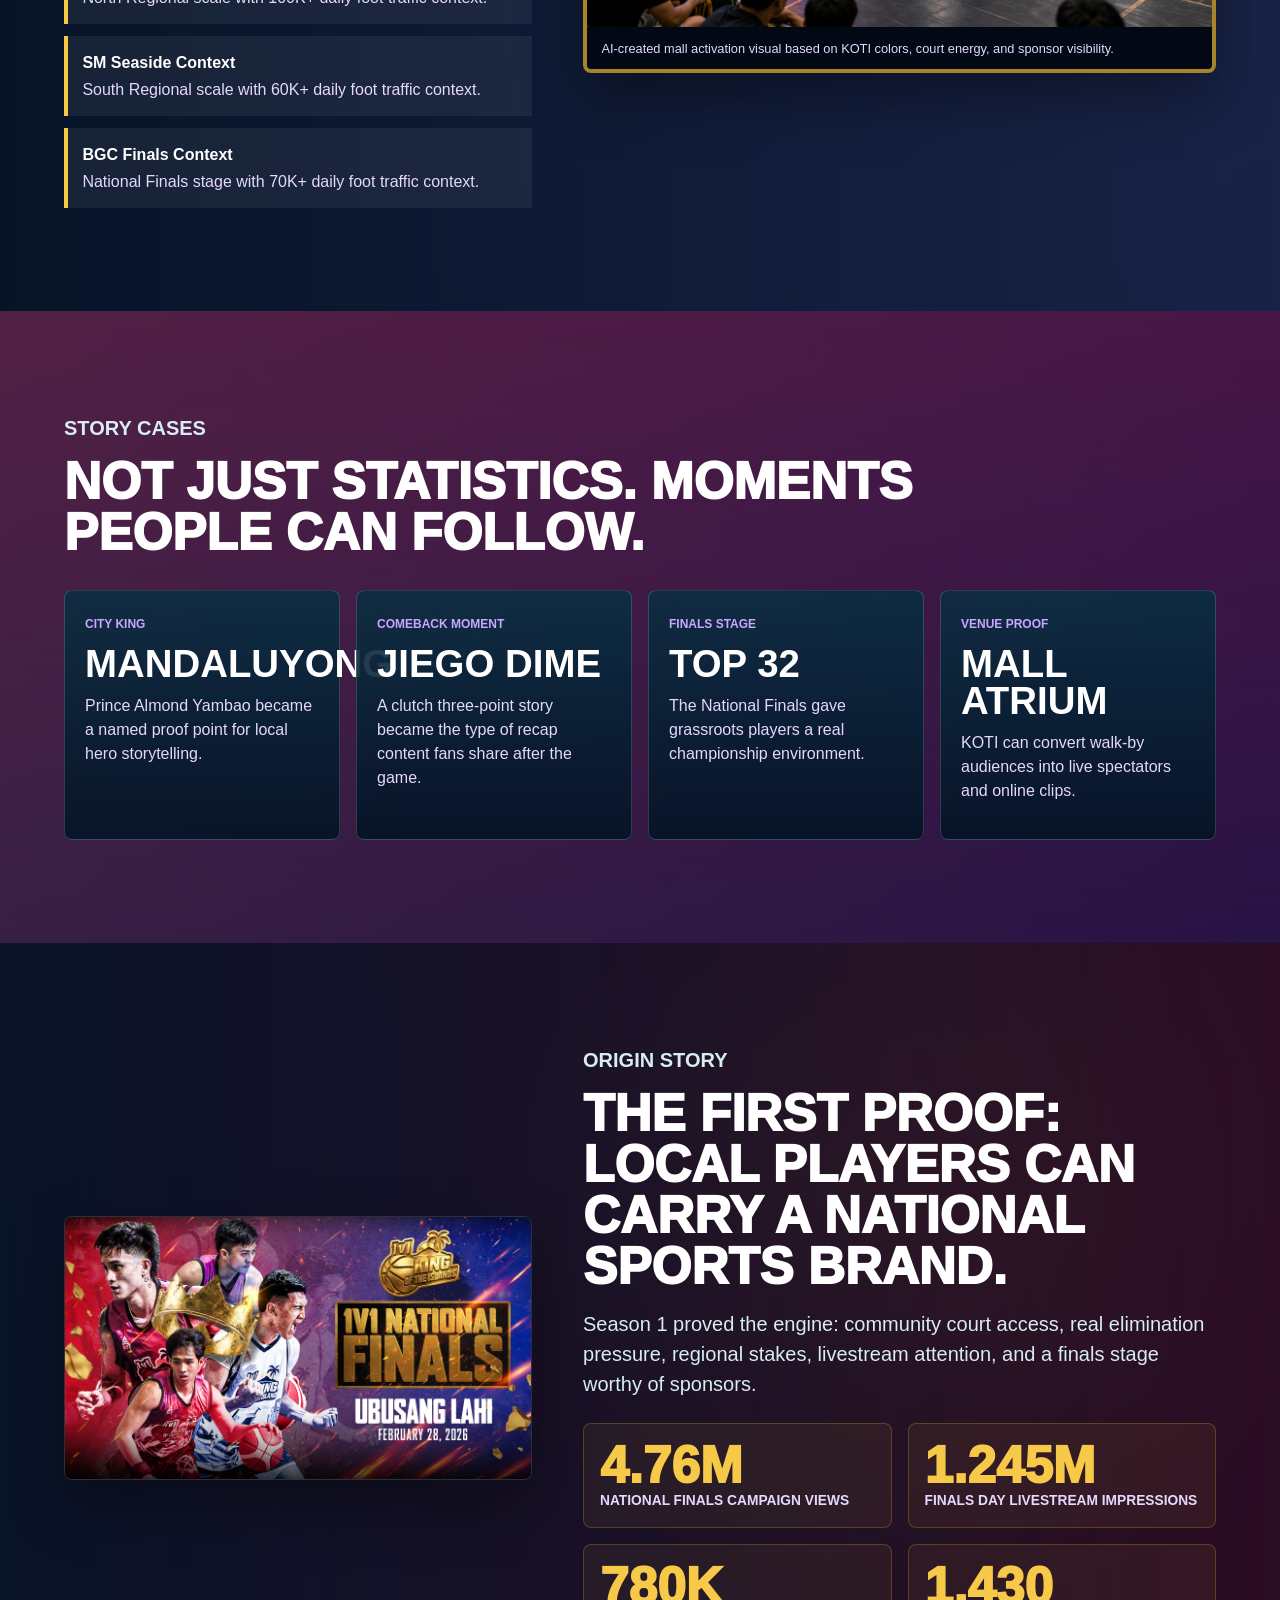
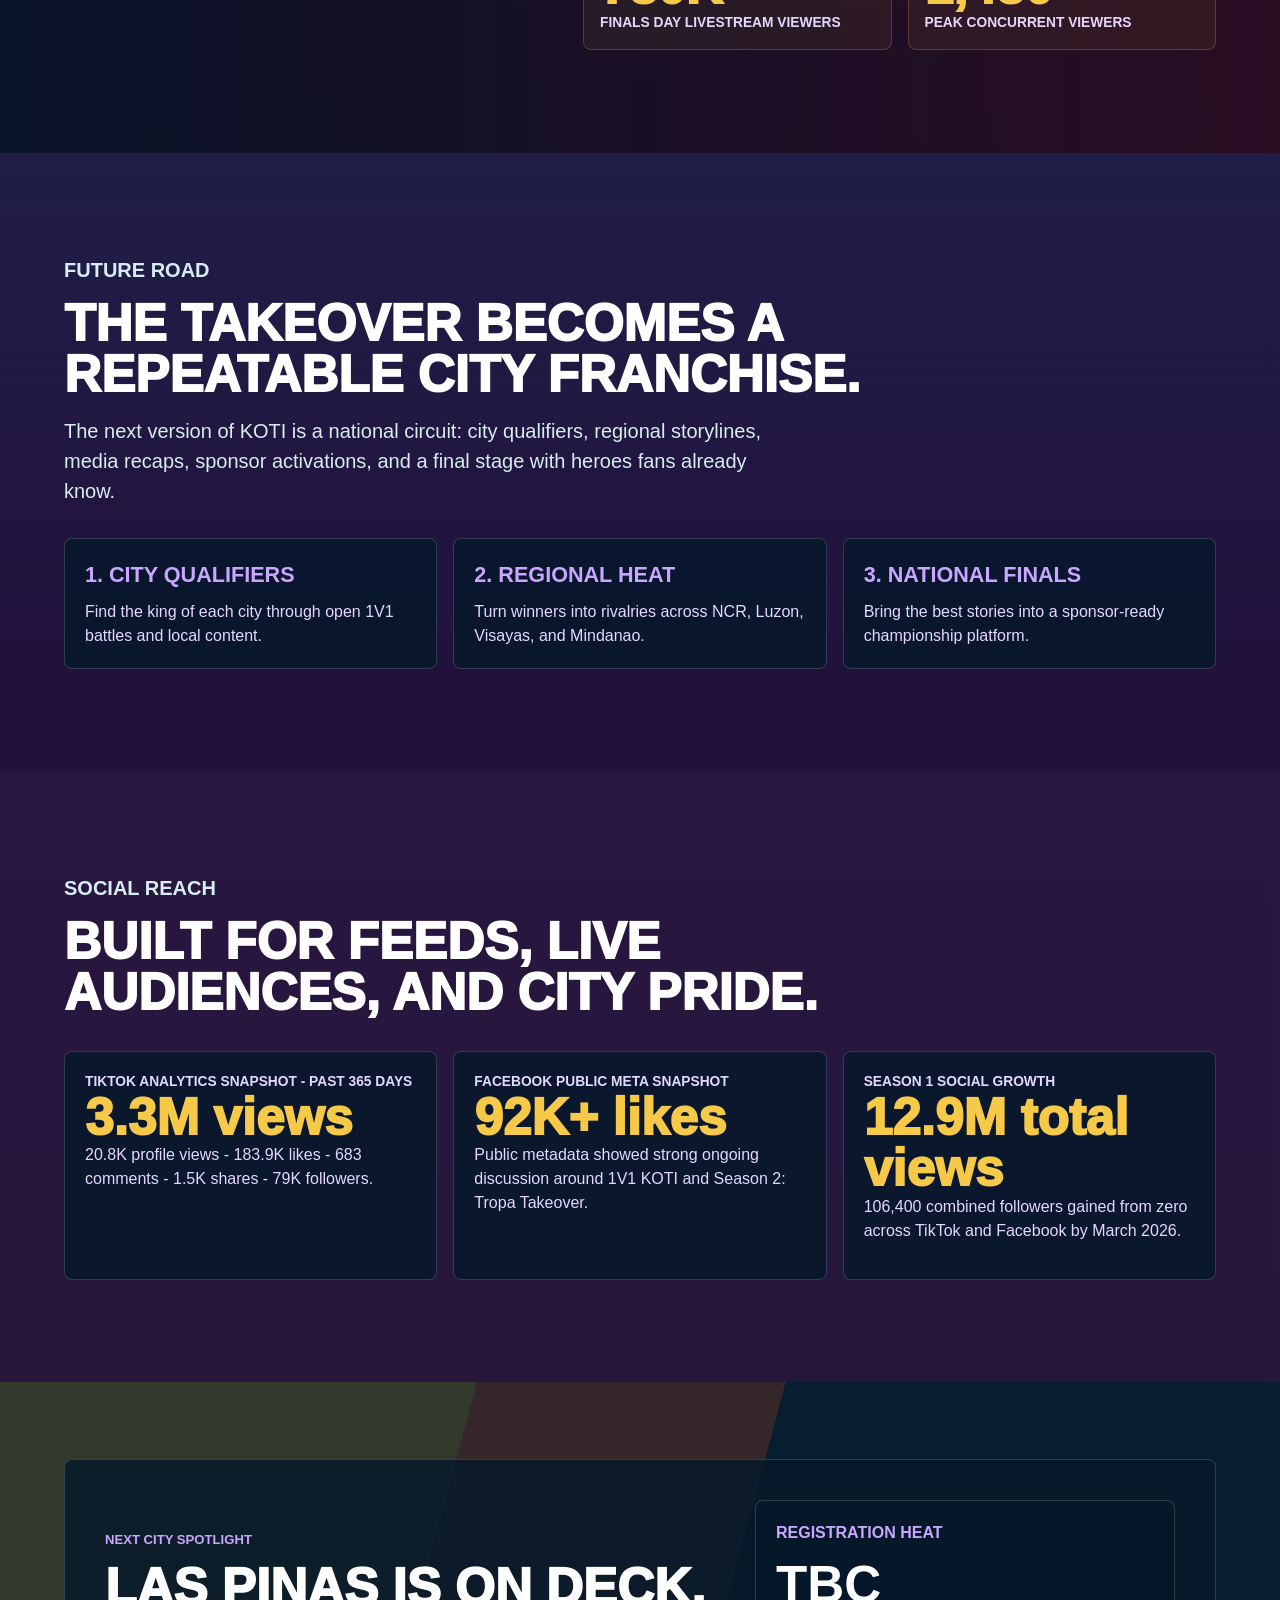
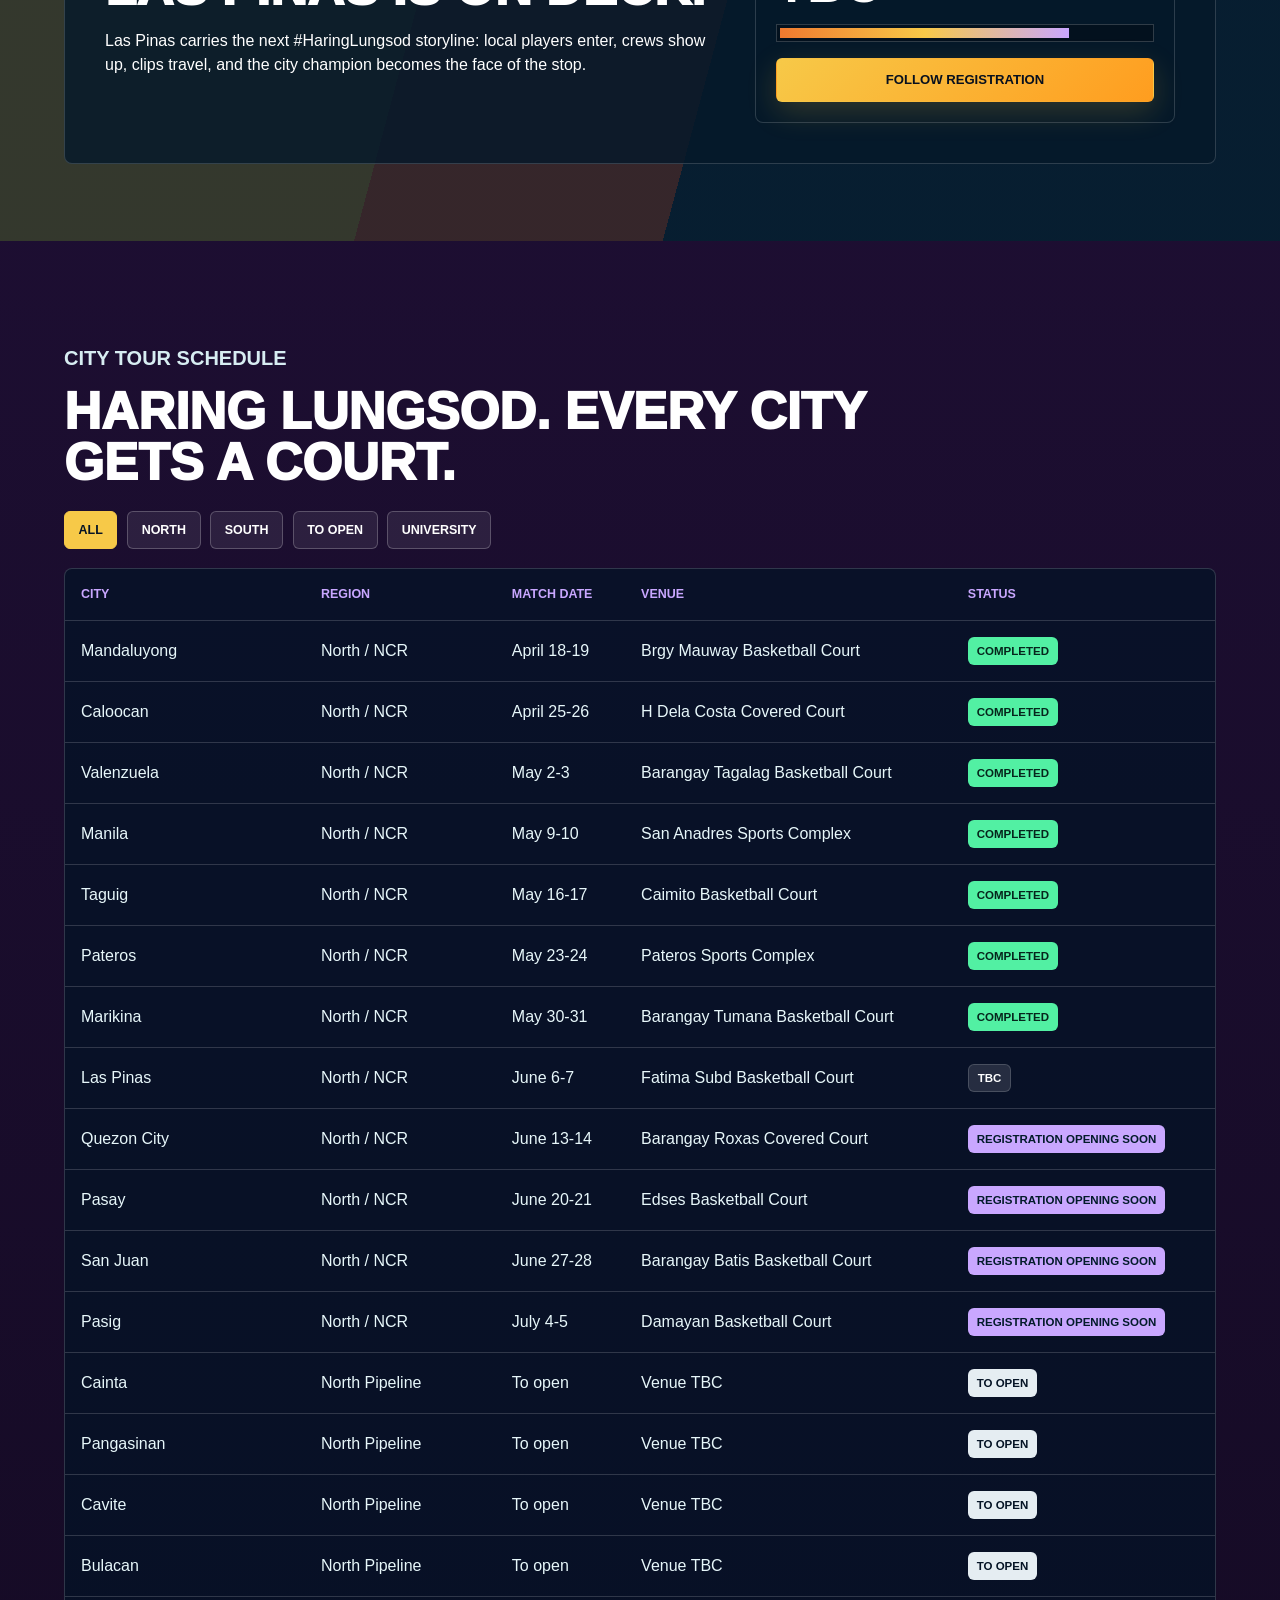
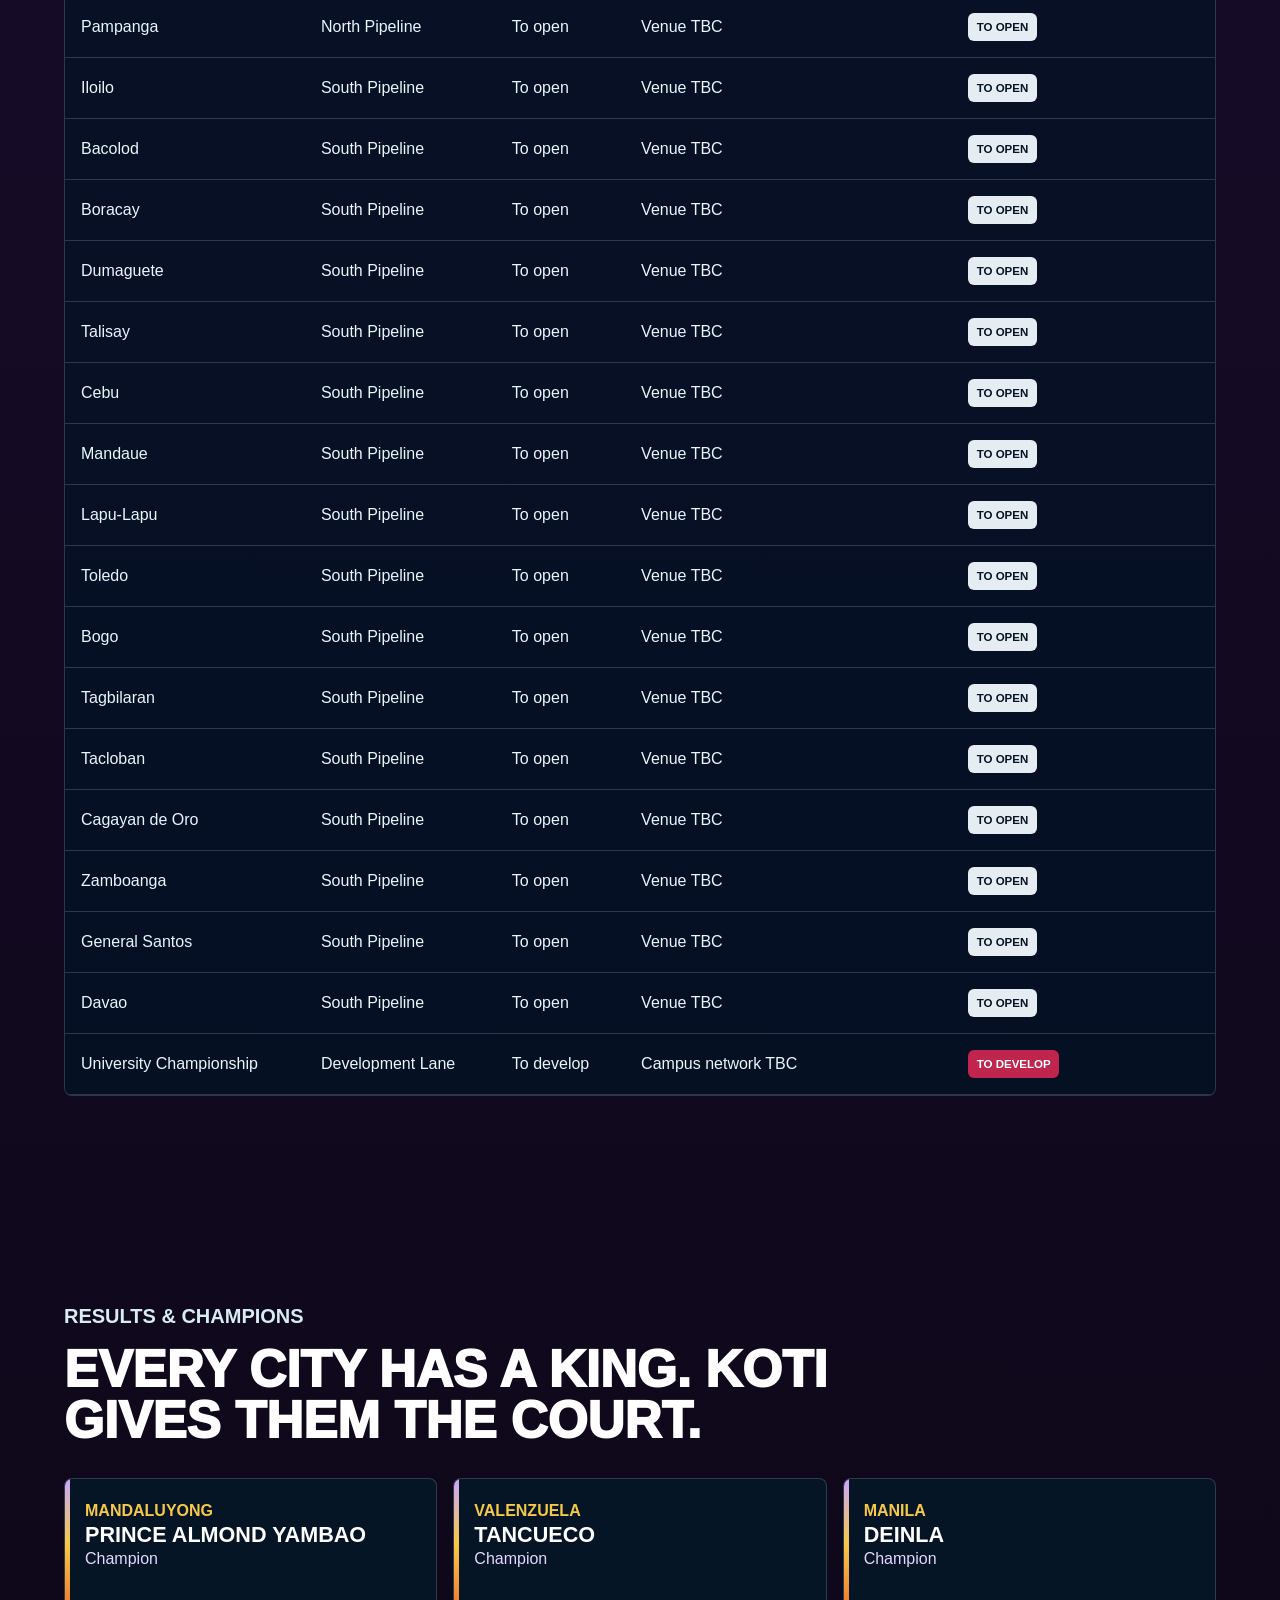
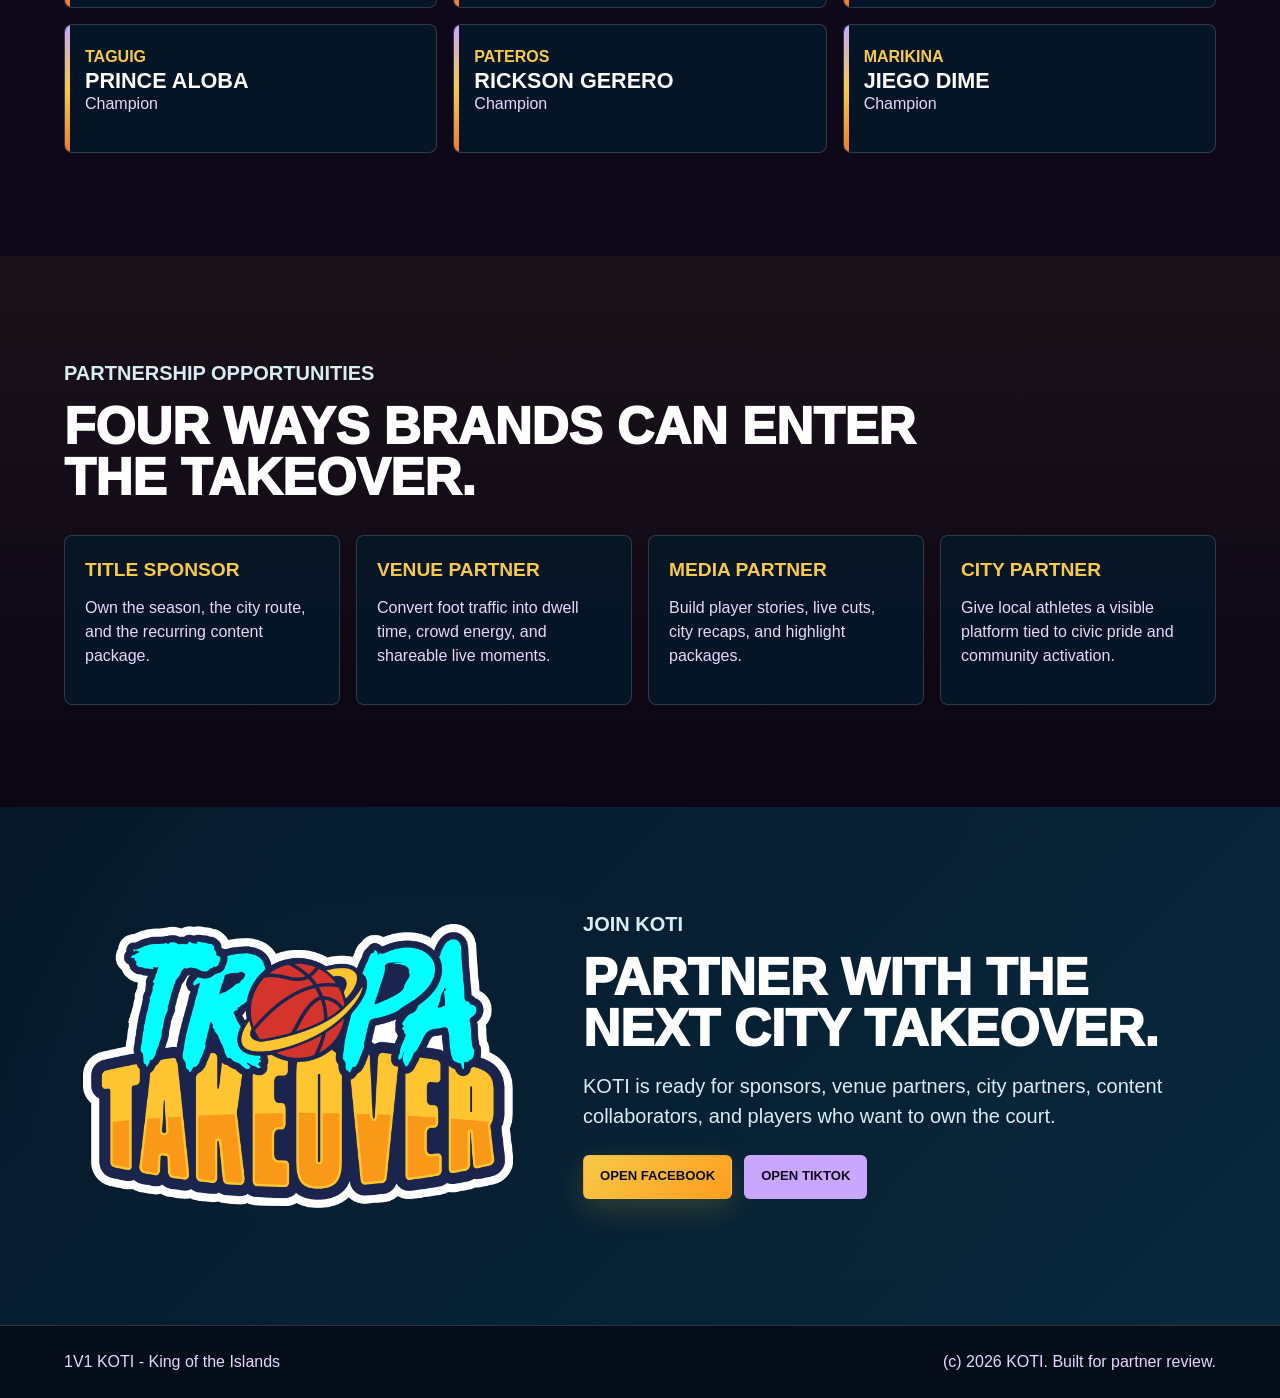
==== commit fd9ee09e: "Update KOTI core metrics" ====
--- a/index.html
+++ b/index.html
@@ -17,8 +17,10 @@
       </a>
       <nav>
         <a href="#proof">Impact</a>
+        <a href="#match-center">Match Center</a>
         <a href="#schedule">Schedule</a>
         <a href="#champions">Champions</a>
+        <a href="#media">Media</a>
         <a href="#partners">Partners</a>
       </nav>
       <a class="header-cta" href="#contact">Partner With KOTI</a>
@@ -47,42 +49,66 @@
             <a class="button ghost" href="#partners">Sponsor the Tour</a>
           </div>
           <div class="hero-scoreboard" aria-label="KOTI headline metrics">
-            <div><span>Total Reach</span><strong>12.9M</strong><em>Season 1 cross-platform views</em></div>
-            <div><span>Players</span><strong>3,000+</strong><em>grassroots athletes activated</em></div>
-            <div><span>Tour Target</span><strong>50</strong><em>cities across the islands</em></div>
-          </div>
-        </div>
+            <div><span>Barangay Coverage</span><strong>178+</strong><em>S1 128 + S2 50 and counting</em></div>
+            <div><span>Players</span><strong>10K+</strong><em>grassroots athletes activated</em></div>
+            <div><span>Verified Views</span><strong>12.9M+</strong><em>cross-platform exposure</em></div>
+          </div>
+        </div>
+      </section>
+
+      <section id="match-center" class="section league-hub">
+        <div class="section-heading">
+          <p class="eyebrow">KOTI Portal</p>
+          <h2>Less talk. More proof points.</h2>
+          <p>
+            KOTI should feel like a live tournament product: next stop, latest kings,
+            creator media, city coverage, and sponsor entry points in one fast mobile flow.
+          </p>
+        </div>
+        <div class="hub-grid" id="portal-hub-grid" aria-live="polite"></div>
+      </section>
+
+      <section id="authority" class="section authority">
+        <div class="authority-main">
+          <p class="eyebrow">Influence & Access</p>
+          <h2>Creator reach plus public-sector cooperation.</h2>
+          <p>
+            KOTI's commercial advantage comes from the mix: street basketball culture,
+            FB/TikTok distribution, Coach C as tournament ambassador, and government-unit cooperation.
+          </p>
+        </div>
+        <div class="authority-grid" id="authority-grid" aria-live="polite"></div>
       </section>
 
       <section id="proof" class="section proof data-arena">
         <div class="section-heading">
           <p class="eyebrow">Proof of Heat</p>
-          <h2>The numbers already play like a national league.</h2>
-          <p>
-            KOTI is not a one-off tournament. It is a repeatable city activation system
-            with real player volume, sponsor proof, and social traction.
+          <h2>Coverage, players, and exposure are the real scoreboard.</h2>
+          <p>
+            The stronger metric is not how many event days were produced. It is how many barangays
+            were reached, how many players entered the system, and how much audience attention the platform created.
           </p>
         </div>
         <div class="proof-grid impact-cards">
           <article>
-            <span>Events Built</span>
-            <strong>71</strong>
-            <p>Barangay qualifiers, regional battles, and National Finals completed.</p>
-          </article>
-          <article>
-            <span>Social Views</span>
-            <strong>12.9M</strong>
-            <p>Total cross-platform views from the first national growth cycle.</p>
-          </article>
-          <article>
-            <span>Followers Gained</span>
-            <strong>106.4K</strong>
-            <p>Audience created from zero across Facebook and TikTok.</p>
-          </article>
-          <article>
-            <span>Cash Sponsorship</span>
-            <strong>PHP 850K+</strong>
-            <p>Signed commercial support, plus resource and in-kind value.</p>
+            <span>Barangay Coverage</span>
+            <strong>178+</strong>
+            <p>Season 1 reached 128 barangays. Season 2 is already at 50 barangays and still moving.</p>
+          </article>
+          <article>
+            <span>Player Participation</span>
+            <strong>10K+</strong>
+            <p>A growing player pool across qualifiers, city stops, regional stages, and open pipelines.</p>
+          </article>
+          <article>
+            <span>Verified Exposure</span>
+            <strong>12.9M+</strong>
+            <p>Cross-platform views from verified season reporting, with National Finals alone reported above 10M views.</p>
+          </article>
+          <article>
+            <span>Creator + Gov Advantage</span>
+            <strong>40+</strong>
+            <p>Government-unit cooperation plus Coach C and creator distribution strengthens each city launch.</p>
           </article>
         </div>
       </section>
@@ -131,6 +157,18 @@
         <div class="culture-grid" id="culture-wall-grid" aria-live="polite"></div>
       </section>
 
+      <section id="media" class="section media-wall">
+        <div class="section-heading">
+          <p class="eyebrow">Media Wall</p>
+          <h2>Show the heat before explaining the pitch.</h2>
+          <p>
+            This section is built to become a living FB/TikTok wall:
+            court photos, champion moments, Coach C content, government activations, and player reels.
+          </p>
+        </div>
+        <div class="media-grid" id="media-wall-grid" aria-live="polite"></div>
+      </section>
+
       <section class="section activation">
         <div class="activation-copy">
           <p class="eyebrow">Mall-Ready Activation</p>
--- a/styles.css
+++ b/styles.css
@@ -1,16 +1,18 @@
 :root {
-  --ink: #061426;
-  --court: #082f44;
-  --court-2: #0d5a73;
-  --cyan: #18e6ef;
-  --gold: #ffc536;
-  --orange: #f05a28;
+  --ink: #12091f;
+  --court: #1b1033;
+  --court-2: #4b247c;
+  --cyan: #c9a7ff;
+  --gold: #f7c948;
+  --orange: #f07a2f;
   --white: #ffffff;
-  --muted: #b8d7df;
+  --muted: #e5d8ff;
   --line: rgba(255, 255, 255, 0.16);
-  --panel: rgba(4, 20, 38, 0.78);
-  --panel-solid: #0a1a2c;
-  --red: #c31f37;
+  --panel: rgba(18, 9, 31, 0.78);
+  --panel-solid: #1b1033;
+  --red: #c0264d;
+  --purple: #552583;
+  --deep-purple: #14081f;
 }
 
 * {
@@ -25,7 +27,7 @@
   margin: 0;
   background:
     linear-gradient(135deg, rgba(240, 90, 40, 0.12) 0 12%, transparent 12% 100%),
-    linear-gradient(180deg, #061426 0%, #092638 42%, #080b13 100%);
+    linear-gradient(180deg, #12091f 0%, #2f1650 42%, #08050f 100%);
   color: var(--white);
   font-family: Arial, Helvetica, sans-serif;
   line-height: 1.5;
@@ -67,7 +69,7 @@
   gap: 1rem;
   min-height: 72px;
   padding: 0.75rem clamp(1rem, 4vw, 4rem);
-  background: rgba(6, 20, 38, 0.8);
+  background: rgba(18, 9, 31, 0.86);
   border-bottom: 1px solid var(--line);
   backdrop-filter: blur(14px);
 }
@@ -143,7 +145,7 @@
   inset: 0;
   background:
     linear-gradient(90deg, rgba(4, 12, 24, 0.96) 0%, rgba(6, 20, 38, 0.74) 42%, rgba(6, 20, 38, 0.2) 72%),
-    linear-gradient(0deg, rgba(6, 20, 38, 0.92), transparent 48%);
+    linear-gradient(0deg, rgba(18, 9, 31, 0.94), transparent 48%);
 }
 
 .hero-content {
@@ -646,7 +648,7 @@
 .data-arena {
   background:
     linear-gradient(90deg, rgba(240, 90, 40, 0.12), transparent 40%),
-    linear-gradient(180deg, rgba(255, 255, 255, 0.04), rgba(6, 20, 38, 0));
+    linear-gradient(180deg, rgba(255, 255, 255, 0.04), rgba(18, 9, 31, 0));
 }
 
 .impact-cards article {
@@ -657,6 +659,111 @@
     repeating-linear-gradient(90deg, rgba(255, 255, 255, 0.04) 0 1px, transparent 1px 9px);
 }
 
+.league-hub {
+  background:
+    linear-gradient(135deg, rgba(247, 201, 72, 0.12), rgba(85, 37, 131, 0.22)),
+    #12091f;
+}
+
+.hub-grid,
+.authority-grid,
+.media-grid {
+  display: grid;
+  gap: 1rem;
+}
+
+.hub-grid {
+  grid-template-columns: repeat(4, minmax(0, 1fr));
+}
+
+.hub-card {
+  min-height: 230px;
+  padding: 1.25rem;
+  border: 1px solid rgba(247, 201, 72, 0.36);
+  border-radius: 8px;
+  background:
+    linear-gradient(160deg, rgba(85, 37, 131, 0.78), rgba(18, 9, 31, 0.92)),
+    repeating-linear-gradient(0deg, rgba(255, 255, 255, 0.05) 0 1px, transparent 1px 10px);
+}
+
+.hub-card span {
+  color: var(--gold);
+  font-size: 0.8rem;
+  font-weight: 1000;
+}
+
+.hub-card strong {
+  display: block;
+  margin: 1.8rem 0 0.55rem;
+  color: var(--white);
+  font-size: clamp(1.7rem, 3vw, 2.6rem);
+  line-height: 0.95;
+  text-transform: uppercase;
+}
+
+.hub-card p {
+  color: var(--muted);
+}
+
+.authority {
+  display: grid;
+  grid-template-columns: minmax(0, 0.9fr) minmax(0, 1.1fr);
+  gap: clamp(1.5rem, 4vw, 4rem);
+  align-items: center;
+  background:
+    linear-gradient(105deg, rgba(247, 201, 72, 0.2) 0 34%, rgba(85, 37, 131, 0.38) 34% 100%),
+    #170b26;
+}
+
+.authority-main p {
+  max-width: 680px;
+  color: var(--muted);
+  font-size: clamp(1rem, 1.4vw, 1.2rem);
+}
+
+.authority-grid {
+  grid-template-columns: repeat(3, minmax(0, 1fr));
+}
+
+.authority-card {
+  min-height: 230px;
+  padding: 1.1rem;
+  border: 1px solid rgba(255, 255, 255, 0.18);
+  border-top: 6px solid var(--gold);
+  border-radius: 8px;
+  background: rgba(18, 9, 31, 0.82);
+}
+
+.authority-card:nth-child(2) {
+  border-top-color: var(--orange);
+}
+
+.authority-card:nth-child(3) {
+  border-top-color: var(--cyan);
+}
+
+.authority-card span,
+.media-card span {
+  color: var(--gold);
+  font-size: 0.75rem;
+  font-weight: 900;
+  text-transform: uppercase;
+}
+
+.authority-card strong {
+  display: block;
+  margin: 0.65rem 0;
+  color: var(--white);
+  font-size: clamp(2rem, 4vw, 3.5rem);
+  line-height: 0.9;
+  text-transform: uppercase;
+}
+
+.authority-card p,
+.media-card p {
+  color: var(--muted);
+}
+
 .impact-cards article:nth-child(2) {
   transform: translateY(-1rem);
   border-color: var(--cyan);
@@ -673,7 +780,7 @@
 
 .coverage {
   background:
-    linear-gradient(135deg, rgba(5, 25, 42, 0.95), rgba(10, 26, 44, 0.78)),
+    linear-gradient(135deg, rgba(18, 9, 31, 0.95), rgba(85, 37, 131, 0.42)),
     linear-gradient(90deg, rgba(24, 230, 239, 0.08), rgba(255, 197, 54, 0.07));
 }
 
@@ -841,8 +948,8 @@
 
 .culture-wall {
   background:
-    linear-gradient(135deg, rgba(240, 90, 40, 0.16), rgba(6, 20, 38, 0.72) 48%, rgba(24, 230, 239, 0.1)),
-    #07192b;
+    linear-gradient(135deg, rgba(247, 201, 72, 0.16), rgba(18, 9, 31, 0.72) 48%, rgba(85, 37, 131, 0.34)),
+    #170b26;
 }
 
 .culture-grid {
@@ -858,8 +965,45 @@
   border-top: 5px solid var(--cyan);
   border-radius: 8px;
   background:
-    linear-gradient(180deg, rgba(5, 25, 42, 0.92), rgba(6, 20, 38, 0.78)),
+    linear-gradient(180deg, rgba(44, 21, 74, 0.92), rgba(18, 9, 31, 0.78)),
     repeating-linear-gradient(-45deg, rgba(255, 255, 255, 0.05) 0 1px, transparent 1px 12px);
+}
+
+.media-wall {
+  background:
+    linear-gradient(180deg, rgba(85, 37, 131, 0.32), rgba(18, 9, 31, 0)),
+    #12091f;
+}
+
+.media-grid {
+  grid-template-columns: repeat(4, minmax(0, 1fr));
+}
+
+.media-card {
+  min-height: 330px;
+  overflow: hidden;
+  border: 1px solid rgba(247, 201, 72, 0.28);
+  border-radius: 8px;
+  background: rgba(18, 9, 31, 0.82);
+}
+
+.media-card img {
+  width: 100%;
+  height: 190px;
+  object-fit: cover;
+}
+
+.media-card div {
+  padding: 1rem;
+}
+
+.media-card strong {
+  display: block;
+  margin: 0.5rem 0;
+  color: var(--white);
+  font-size: 1.25rem;
+  line-height: 1.05;
+  text-transform: uppercase;
 }
 
 .culture-tile:nth-child(2n) {
@@ -998,6 +1142,10 @@
   .impact-strip,
   .hero-scoreboard,
   .proof-grid,
+  .hub-grid,
+  .authority,
+  .authority-grid,
+  .media-grid,
   .social-grid,
   .partner-grid,
   .champion-grid,
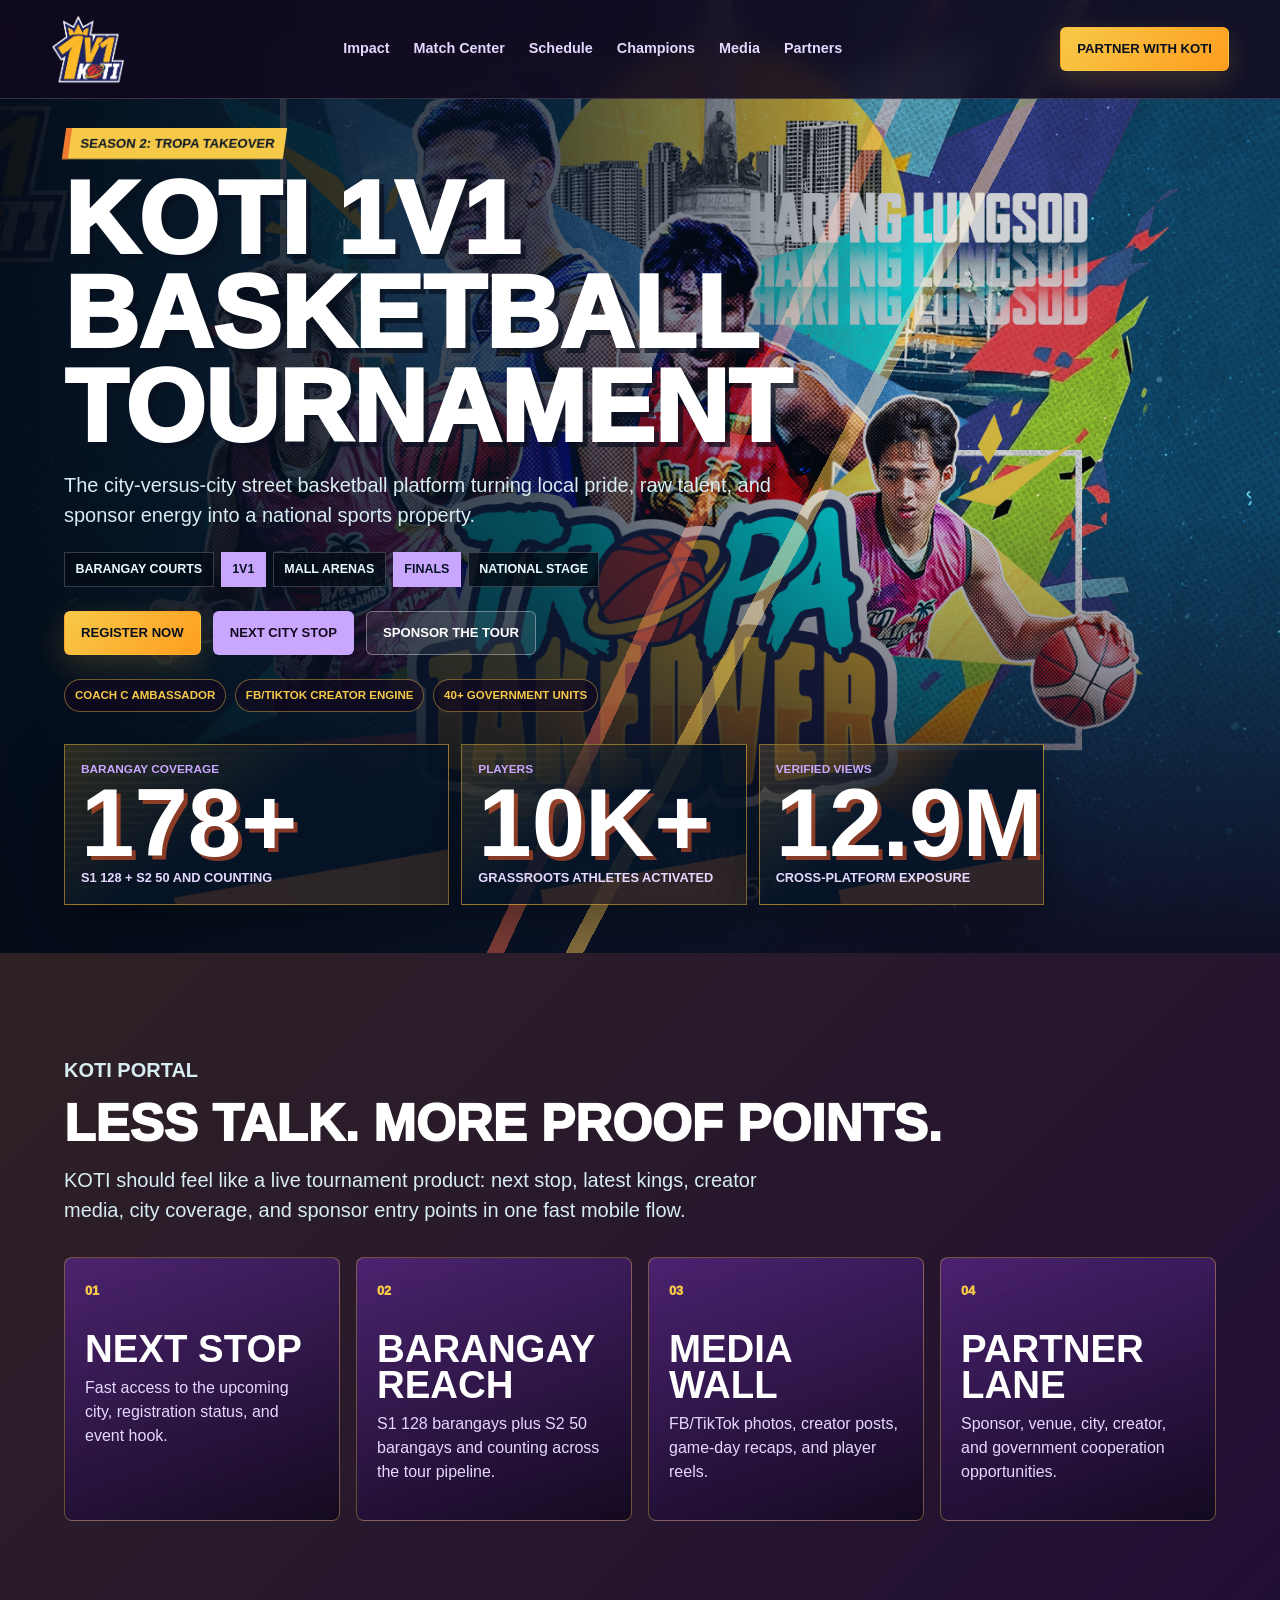
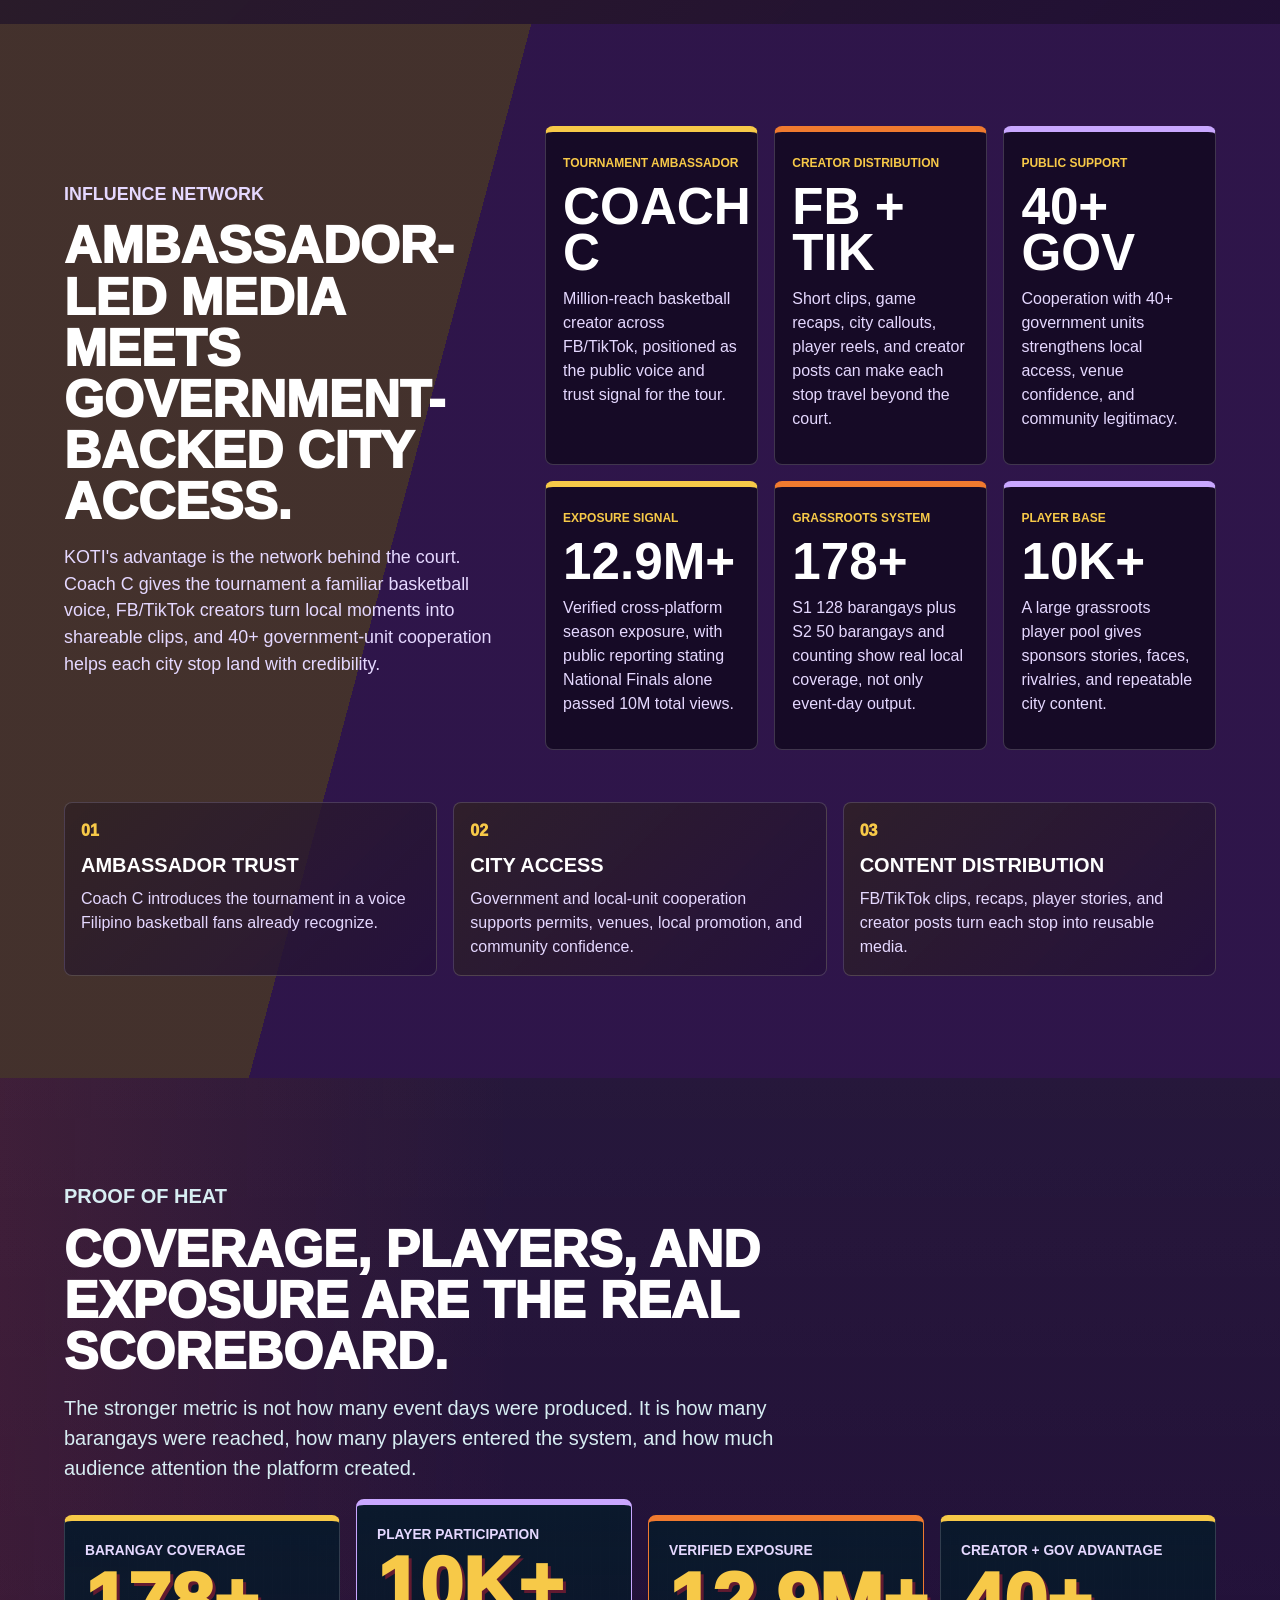
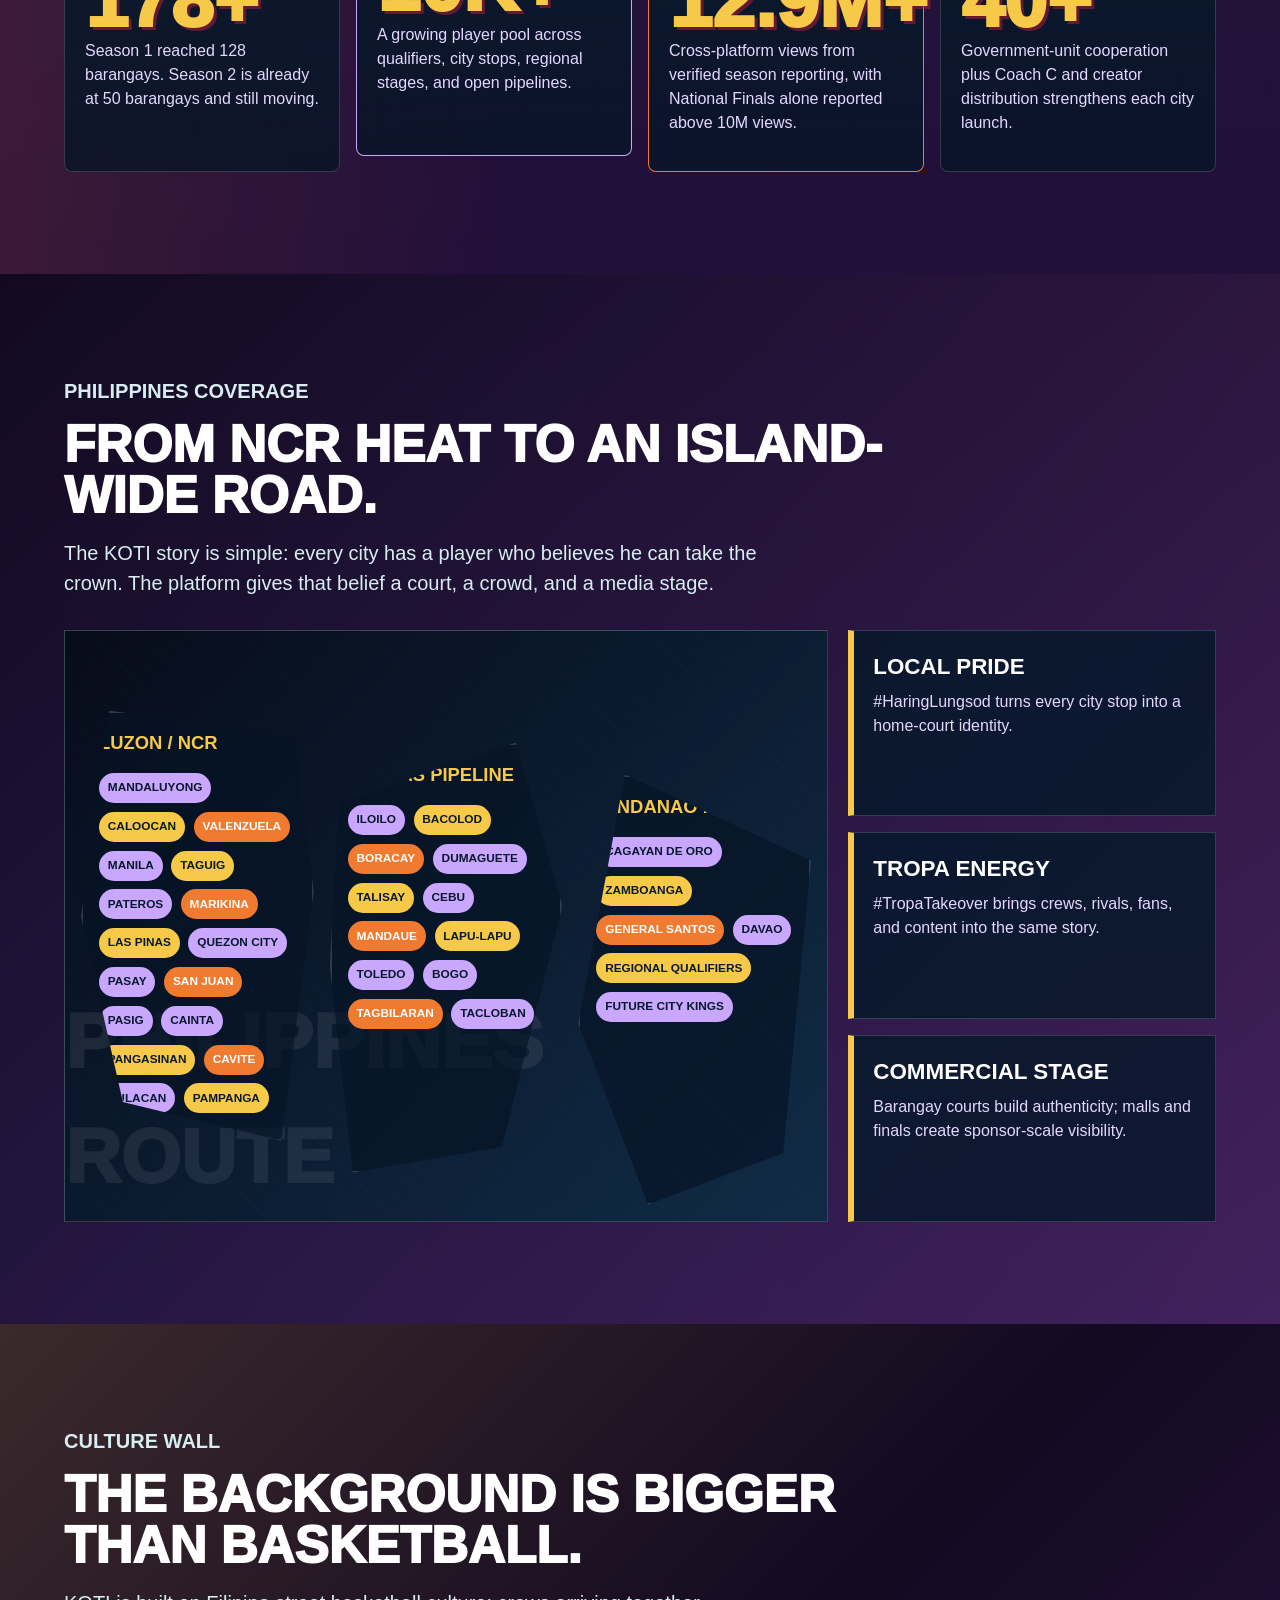
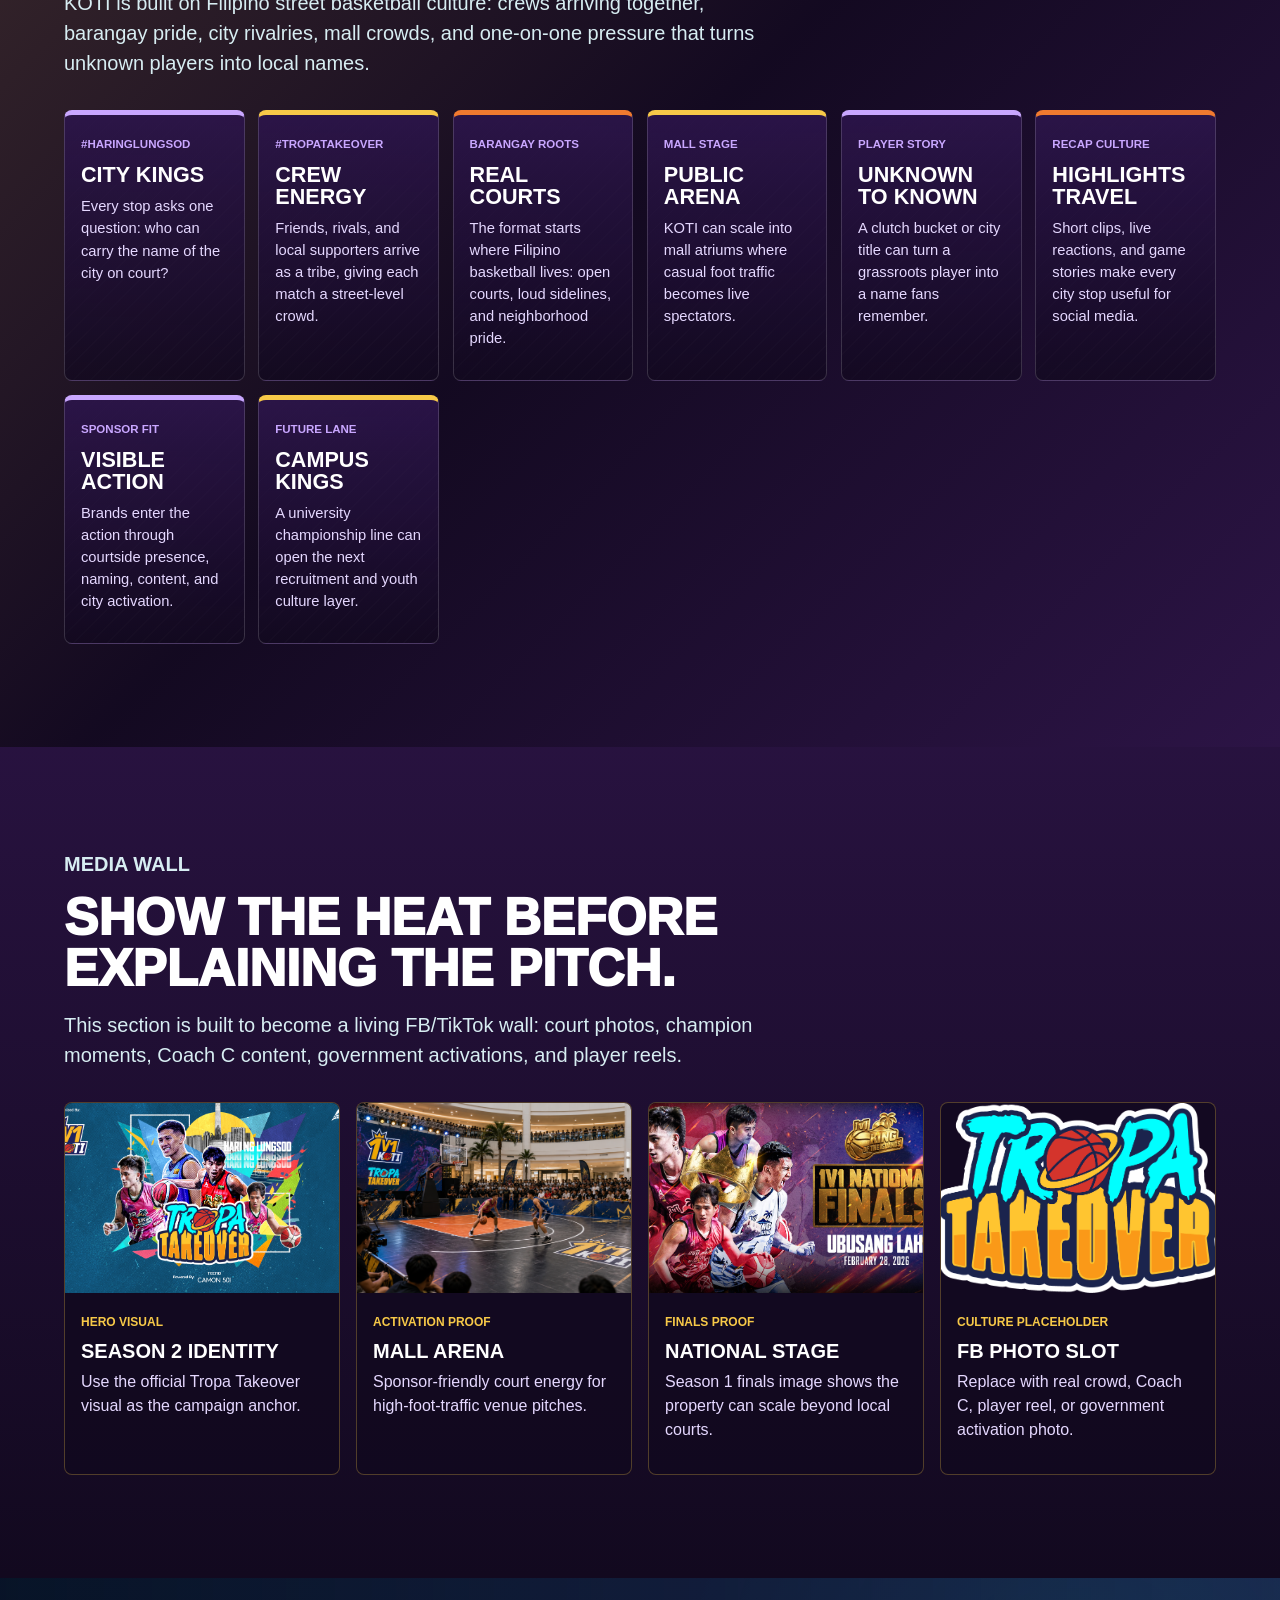
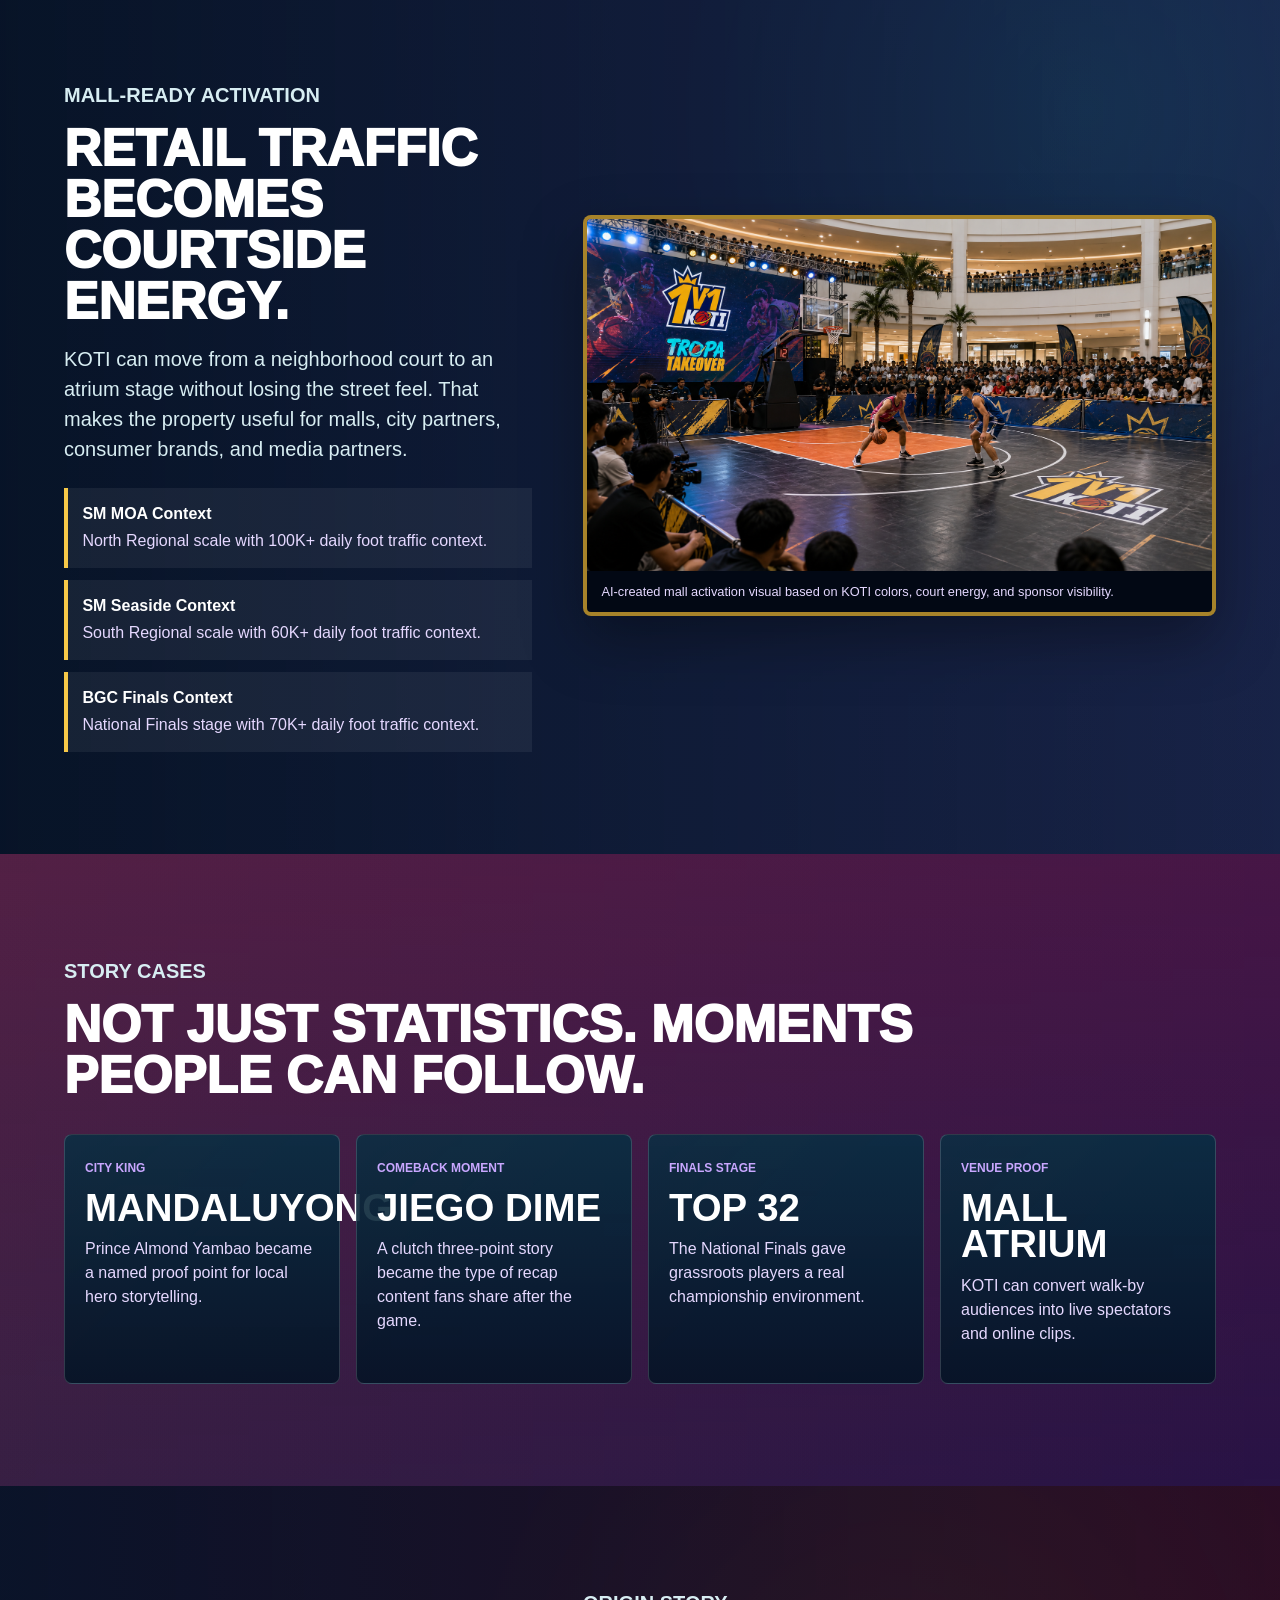
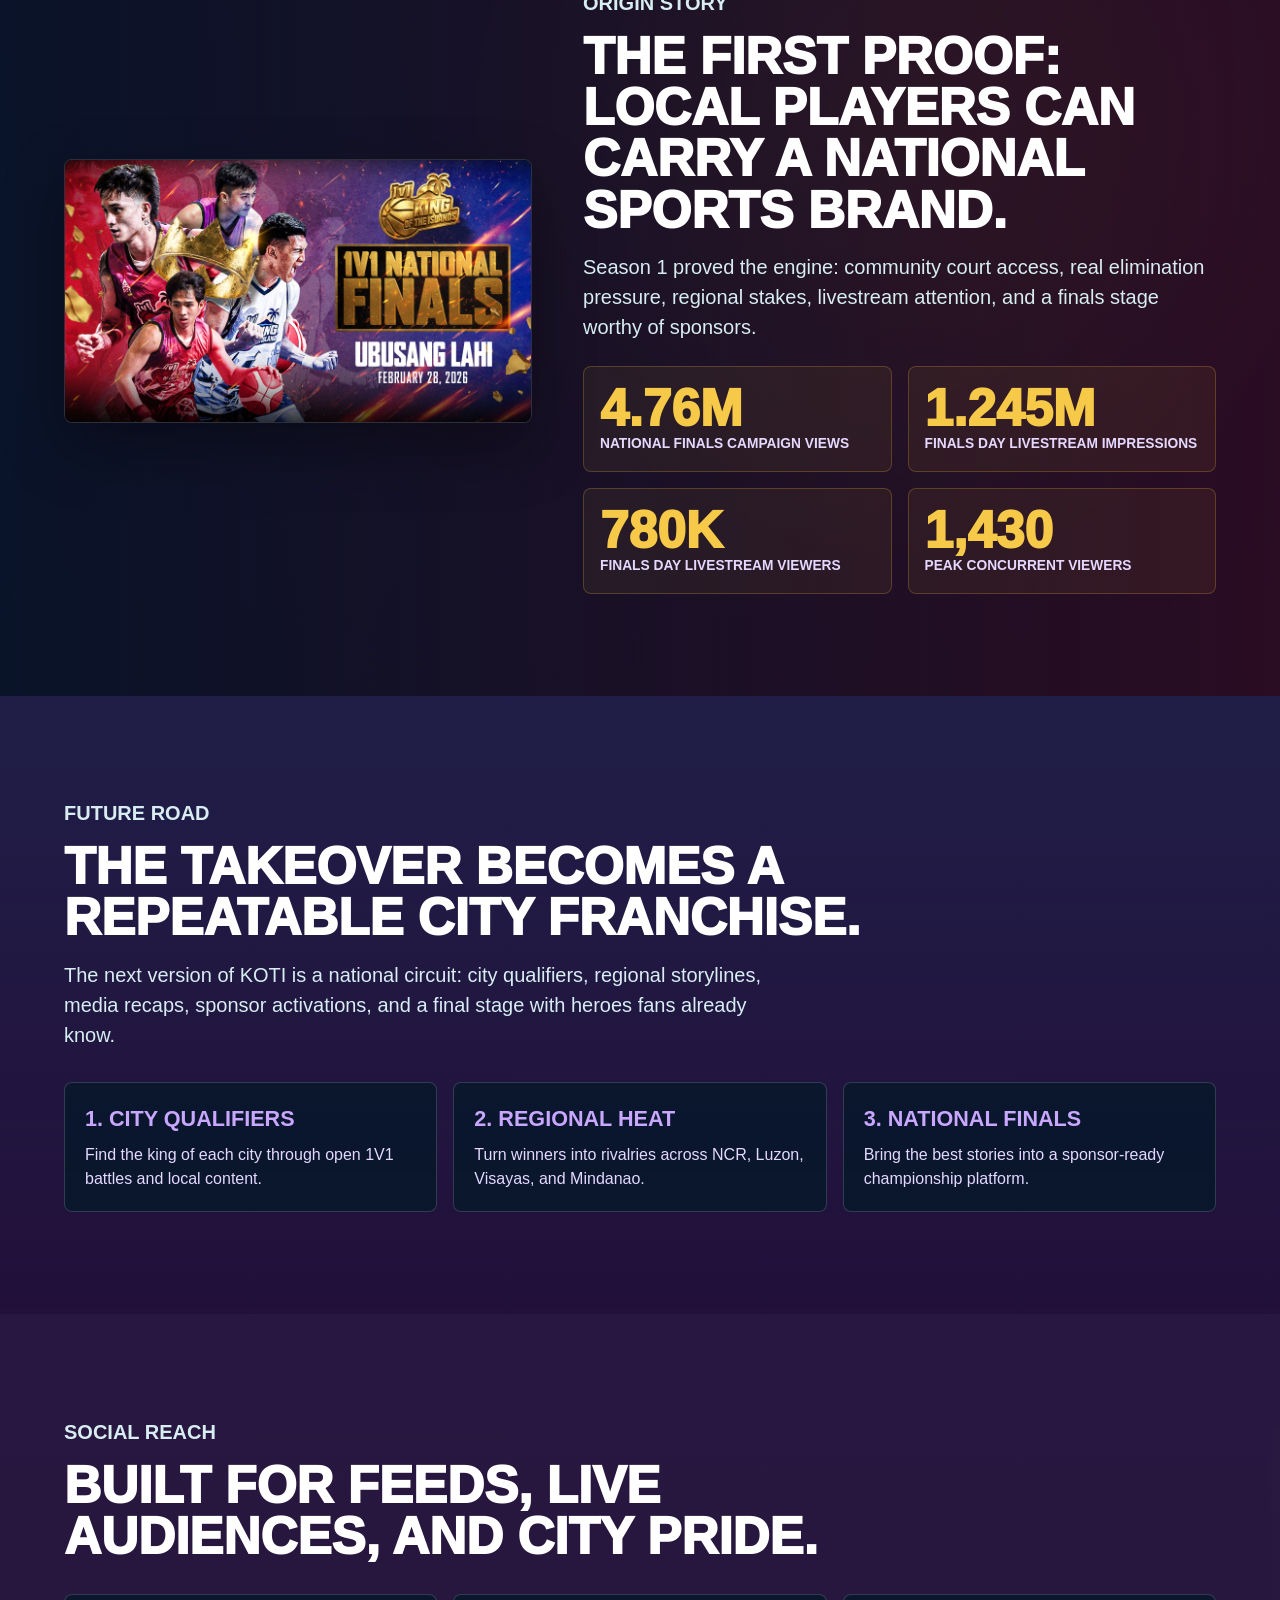
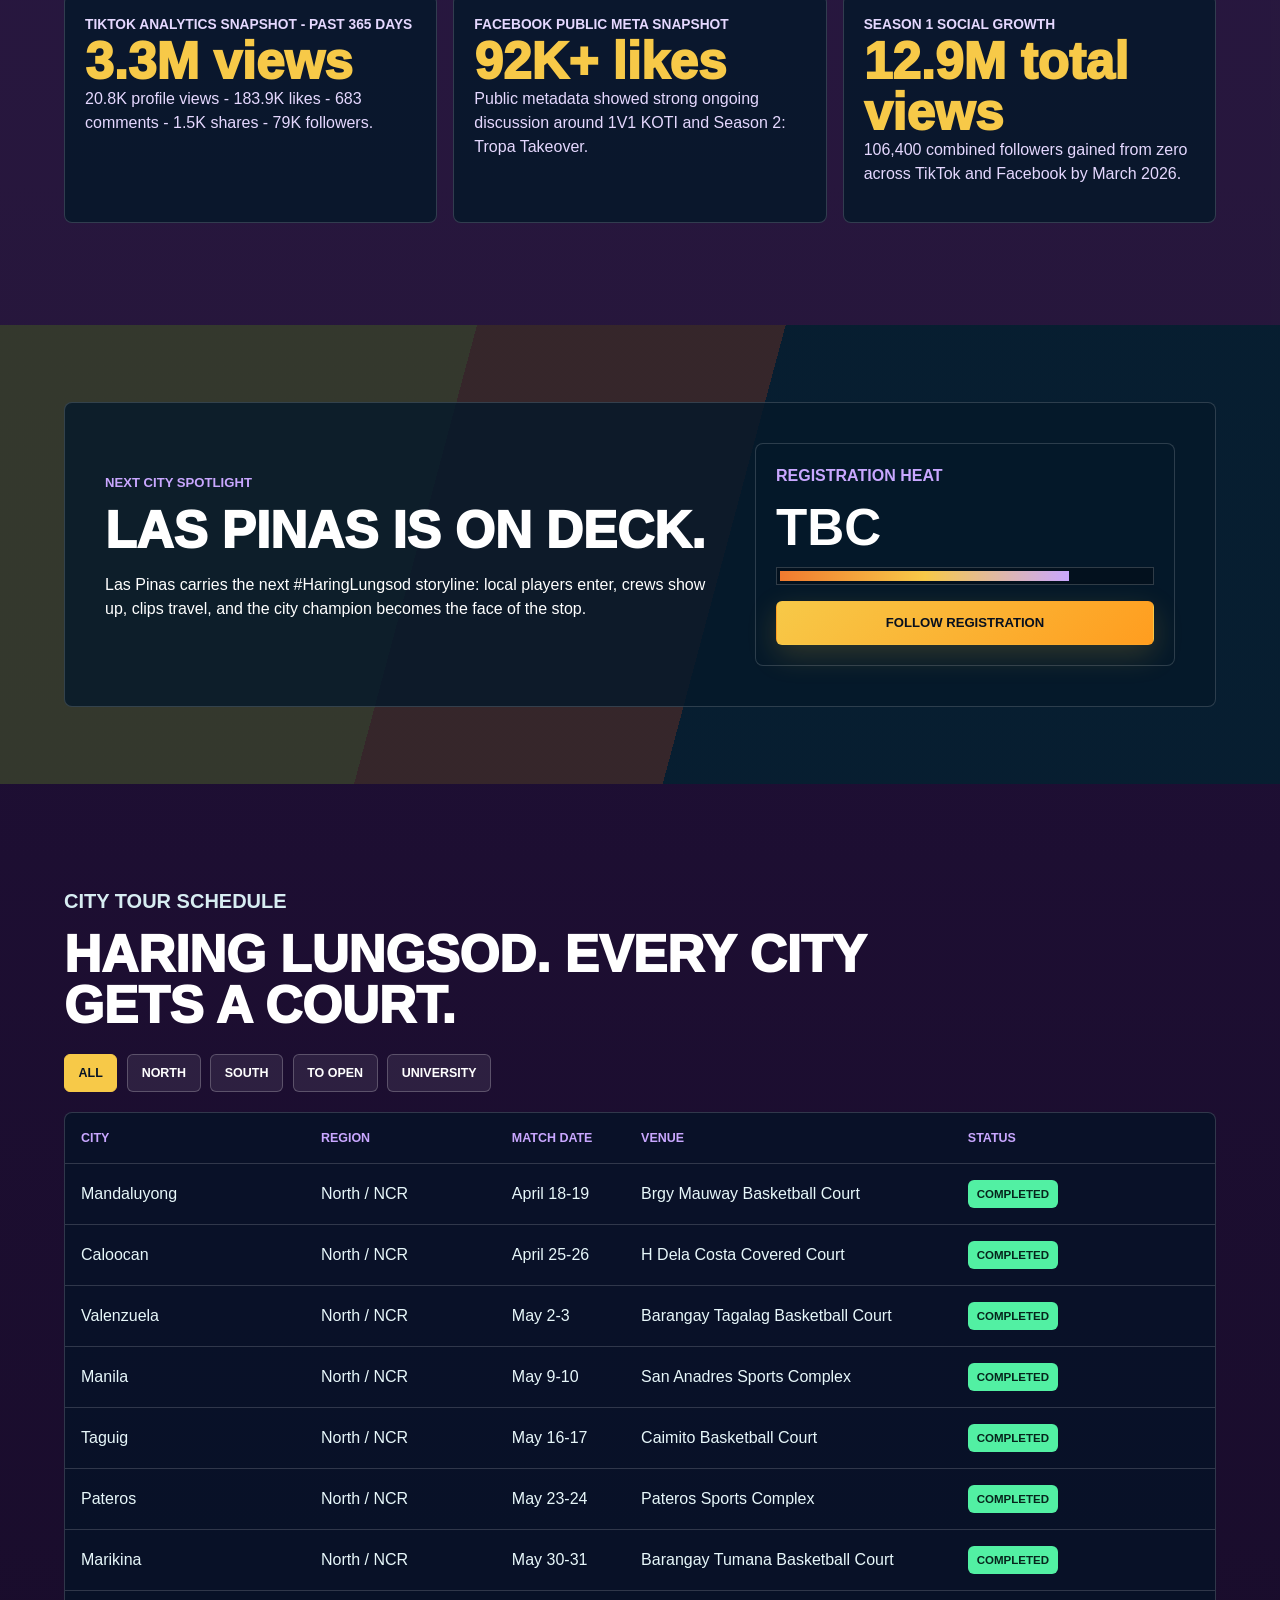
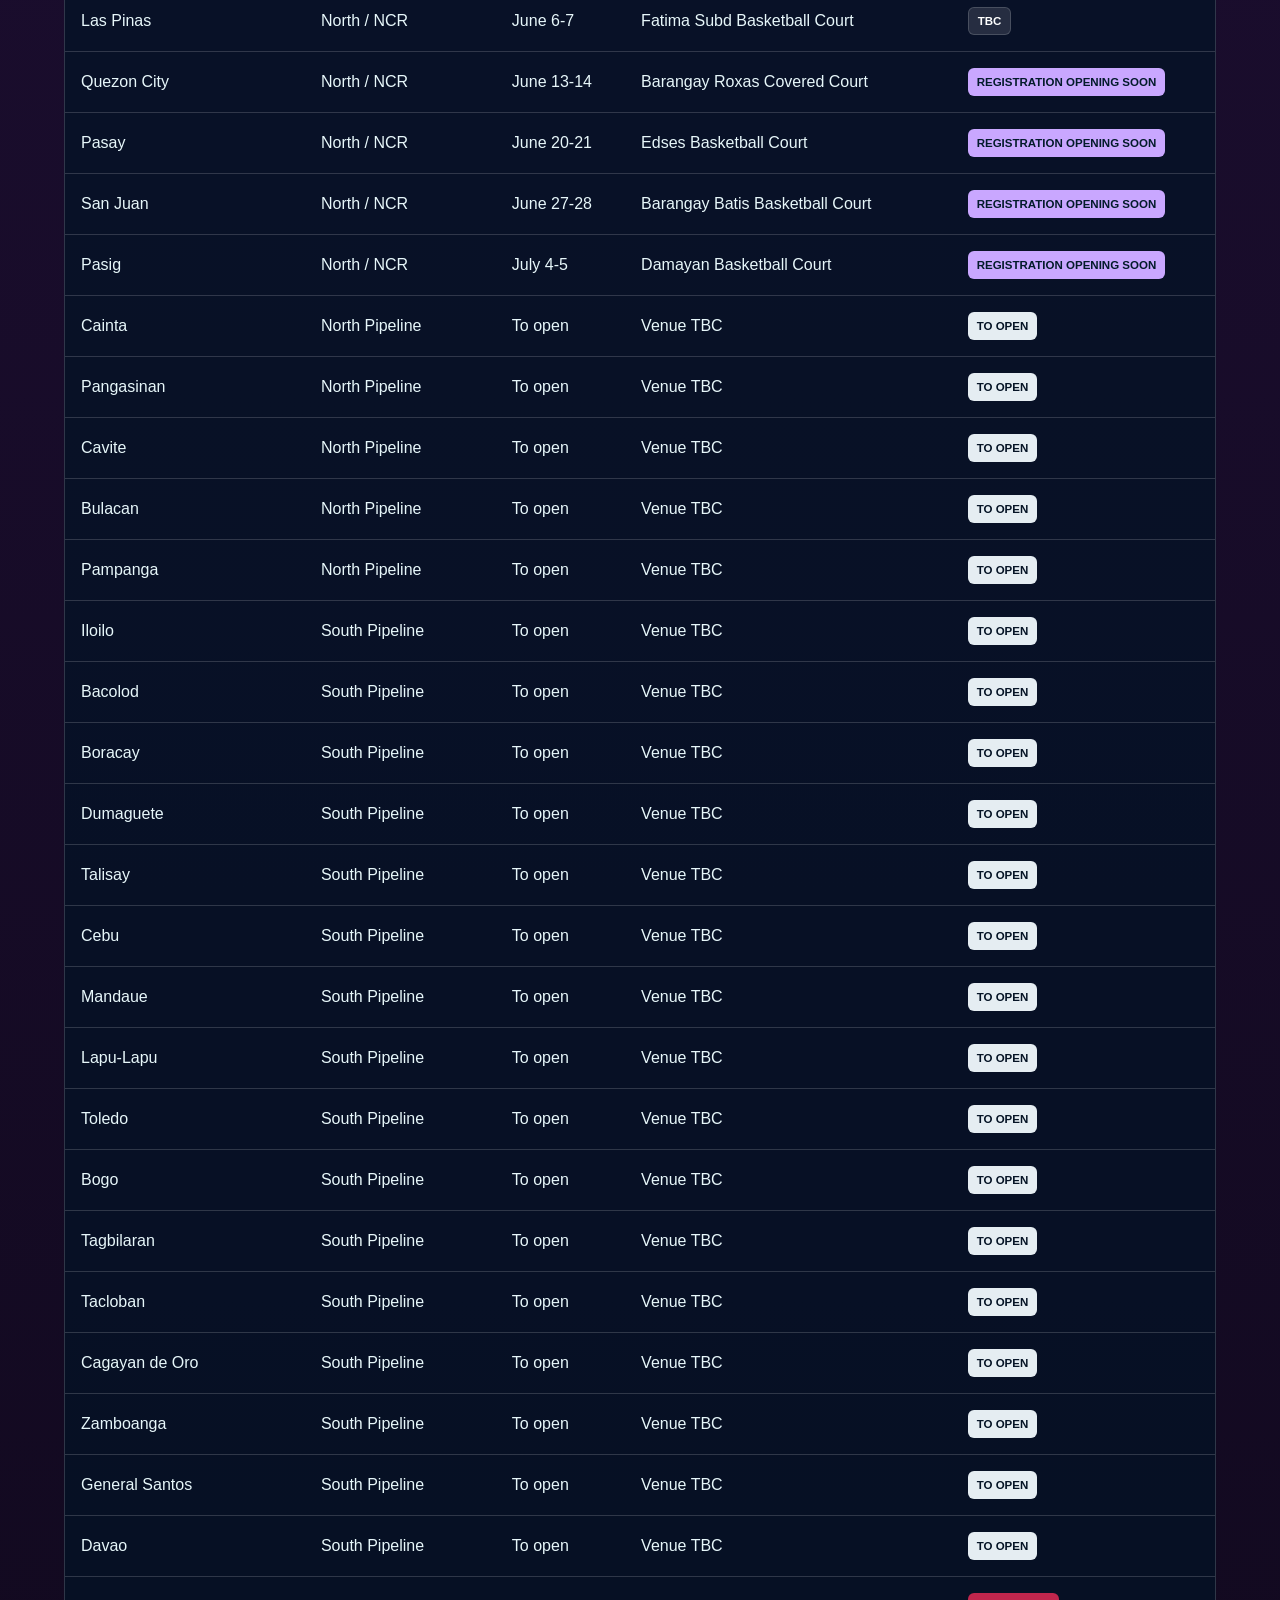
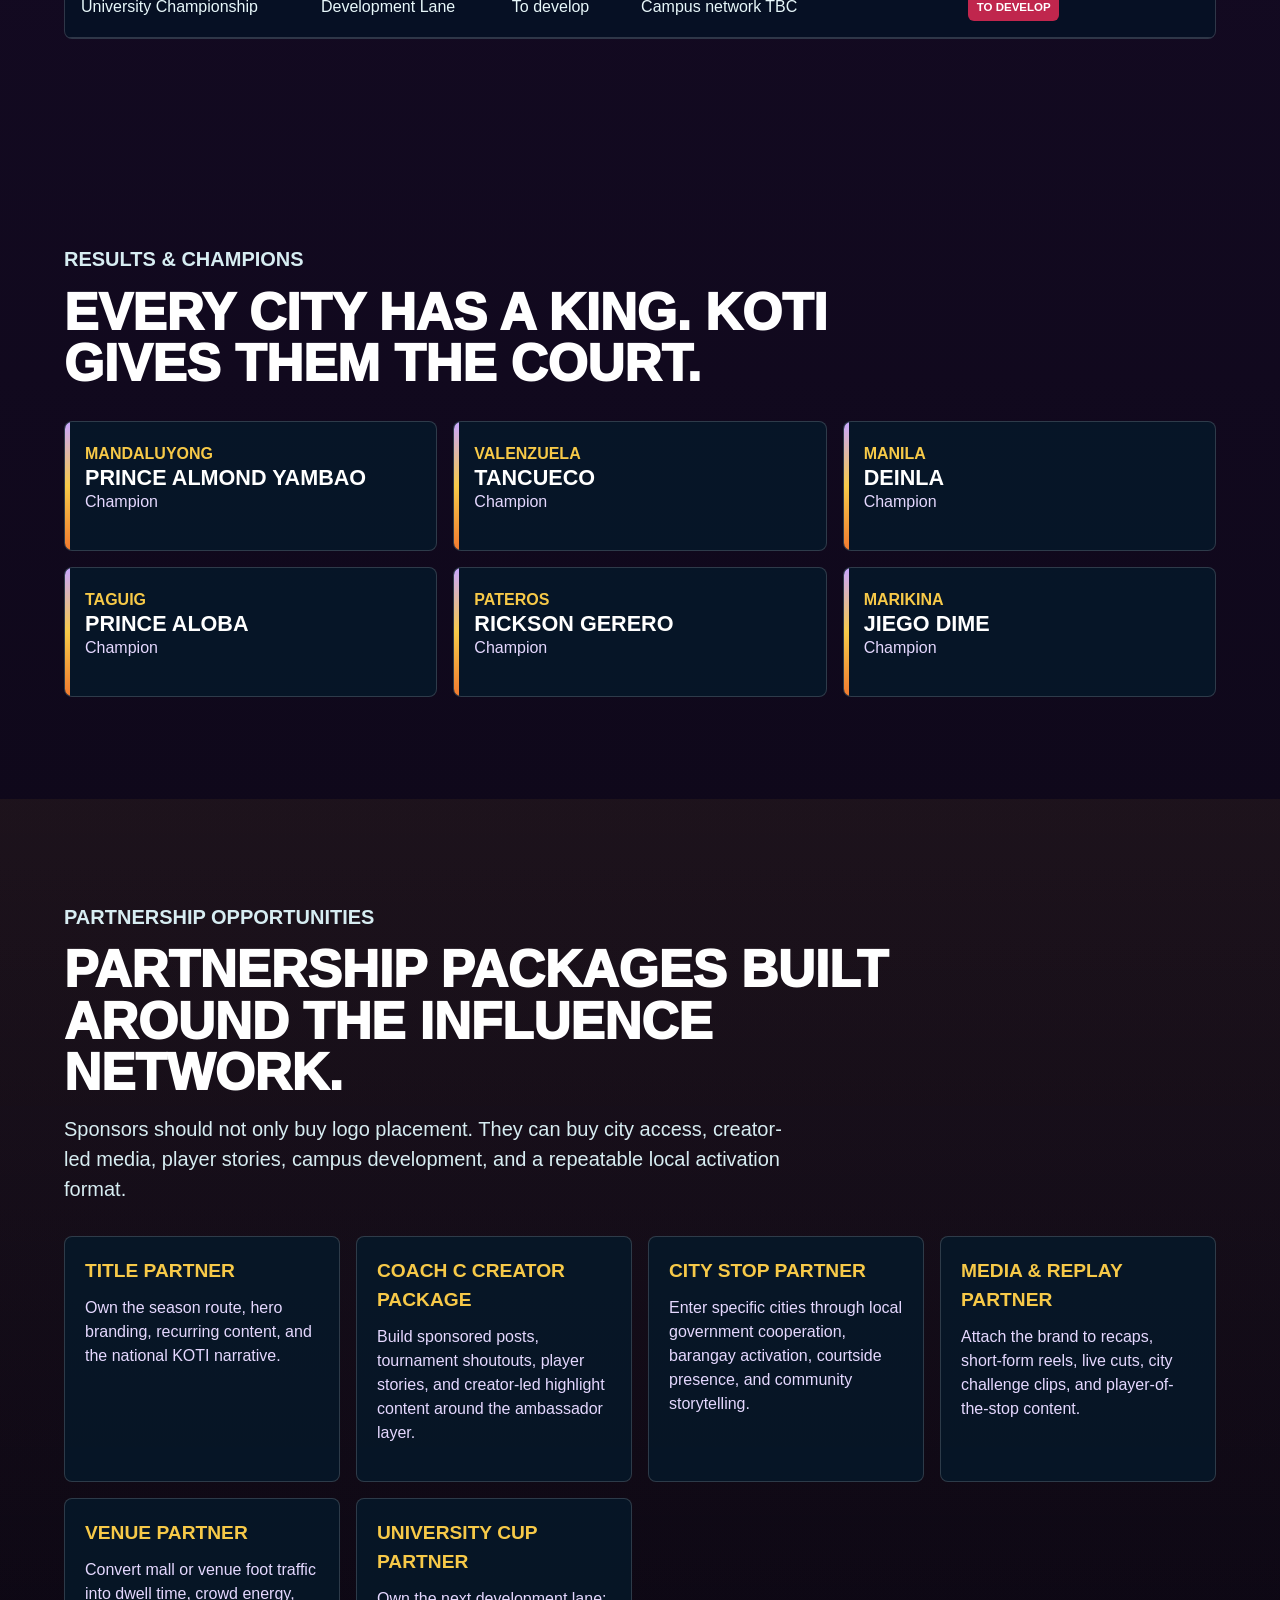
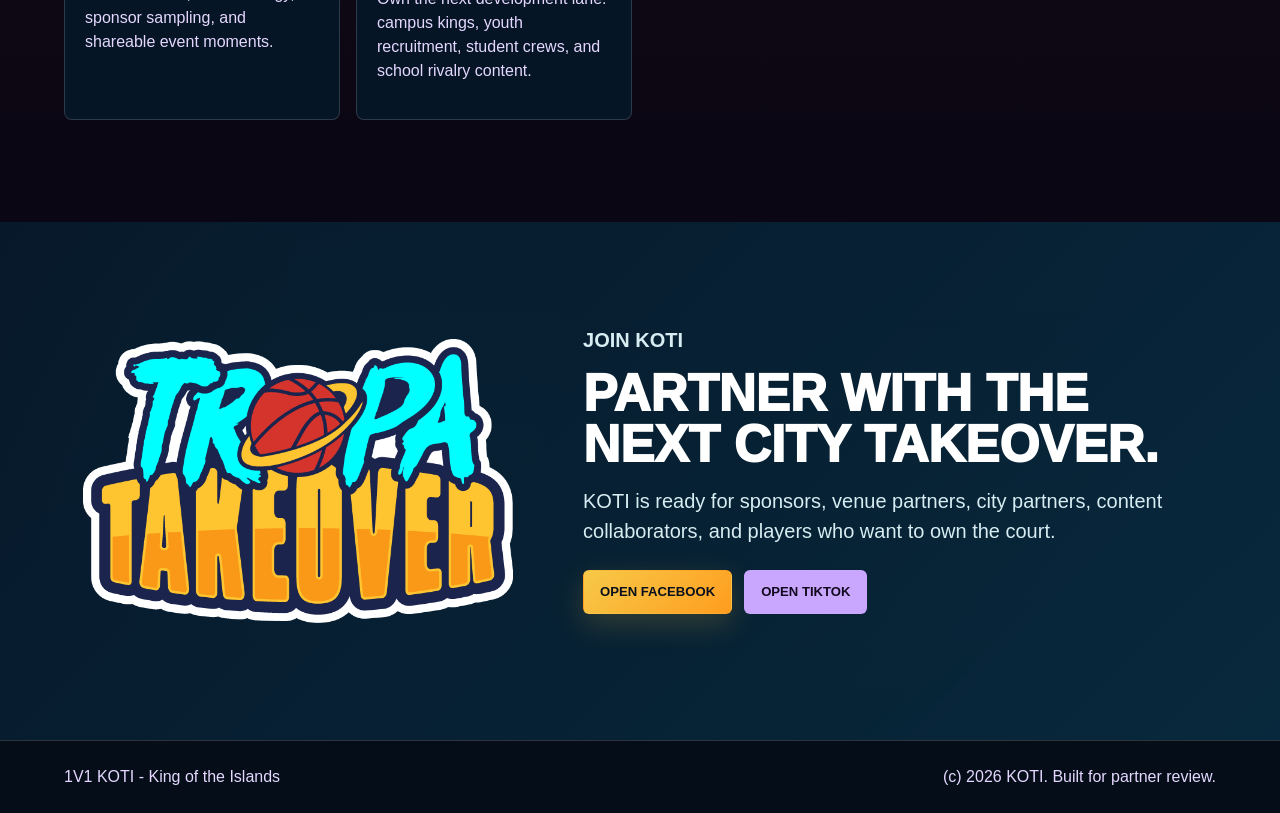
==== commit 1b769b6a: "Expand KOTI influence network" ====
--- a/index.html
+++ b/index.html
@@ -48,6 +48,11 @@
             <a class="button secondary" href="#next-stop">Next City Stop</a>
             <a class="button ghost" href="#partners">Sponsor the Tour</a>
           </div>
+          <div class="proof-pills" aria-label="KOTI influence network">
+            <span>Coach C Ambassador</span>
+            <span>FB/TikTok Creator Engine</span>
+            <span>40+ Government Units</span>
+          </div>
           <div class="hero-scoreboard" aria-label="KOTI headline metrics">
             <div><span>Barangay Coverage</span><strong>178+</strong><em>S1 128 + S2 50 and counting</em></div>
             <div><span>Players</span><strong>10K+</strong><em>grassroots athletes activated</em></div>
@@ -70,14 +75,19 @@
 
       <section id="authority" class="section authority">
         <div class="authority-main">
-          <p class="eyebrow">Influence & Access</p>
-          <h2>Creator reach plus public-sector cooperation.</h2>
-          <p>
-            KOTI's commercial advantage comes from the mix: street basketball culture,
-            FB/TikTok distribution, Coach C as tournament ambassador, and government-unit cooperation.
+          <p class="eyebrow">Influence Network</p>
+          <h2>Ambassador-led media meets government-backed city access.</h2>
+          <p>
+            KOTI's advantage is the network behind the court. Coach C gives the tournament a familiar basketball voice,
+            FB/TikTok creators turn local moments into shareable clips, and 40+ government-unit cooperation helps each city stop land with credibility.
           </p>
         </div>
         <div class="authority-grid" id="authority-grid" aria-live="polite"></div>
+        <div class="network-flow" aria-label="KOTI influence model">
+          <article><span>01</span><strong>Ambassador Trust</strong><p>Coach C introduces the tournament in a voice Filipino basketball fans already recognize.</p></article>
+          <article><span>02</span><strong>City Access</strong><p>Government and local-unit cooperation supports permits, venues, local promotion, and community confidence.</p></article>
+          <article><span>03</span><strong>Content Distribution</strong><p>FB/TikTok clips, recaps, player stories, and creator posts turn each stop into reusable media.</p></article>
+        </div>
       </section>
 
       <section id="proof" class="section proof data-arena">
@@ -318,14 +328,13 @@
       <section id="partners" class="section partners">
         <div class="section-heading">
           <p class="eyebrow">Partnership Opportunities</p>
-          <h2>Four ways brands can enter the takeover.</h2>
-        </div>
-        <div class="partner-grid">
-          <article><h3>Title Sponsor</h3><p>Own the season, the city route, and the recurring content package.</p></article>
-          <article><h3>Venue Partner</h3><p>Convert foot traffic into dwell time, crowd energy, and shareable live moments.</p></article>
-          <article><h3>Media Partner</h3><p>Build player stories, live cuts, city recaps, and highlight packages.</p></article>
-          <article><h3>City Partner</h3><p>Give local athletes a visible platform tied to civic pride and community activation.</p></article>
-        </div>
+          <h2>Partnership packages built around the influence network.</h2>
+          <p>
+            Sponsors should not only buy logo placement. They can buy city access, creator-led media,
+            player stories, campus development, and a repeatable local activation format.
+          </p>
+        </div>
+        <div class="partner-grid" id="partner-grid" aria-live="polite"></div>
       </section>
 
       <section id="contact" class="section contact">
--- a/styles.css
+++ b/styles.css
@@ -213,6 +213,27 @@
   margin: 1.5rem 0;
 }
 
+.proof-pills {
+  display: flex;
+  flex-wrap: wrap;
+  gap: 0.55rem;
+  margin: 0.2rem 0 1.3rem;
+}
+
+.proof-pills span {
+  display: inline-flex;
+  align-items: center;
+  min-height: 32px;
+  padding: 0.42rem 0.62rem;
+  color: var(--gold);
+  border: 1px solid rgba(247, 201, 72, 0.42);
+  border-radius: 999px;
+  background: rgba(18, 9, 31, 0.72);
+  font-size: 0.72rem;
+  font-weight: 900;
+  text-transform: uppercase;
+}
+
 .impact-strip {
   display: grid;
   grid-template-columns: repeat(4, minmax(0, 1fr));
@@ -707,7 +728,7 @@
 
 .authority {
   display: grid;
-  grid-template-columns: minmax(0, 0.9fr) minmax(0, 1.1fr);
+  grid-template-columns: minmax(0, 0.78fr) minmax(0, 1.22fr);
   gap: clamp(1.5rem, 4vw, 4rem);
   align-items: center;
   background:
@@ -726,7 +747,7 @@
 }
 
 .authority-card {
-  min-height: 230px;
+  min-height: 210px;
   padding: 1.1rem;
   border: 1px solid rgba(255, 255, 255, 0.18);
   border-top: 6px solid var(--gold);
@@ -742,6 +763,18 @@
   border-top-color: var(--cyan);
 }
 
+.authority-card:nth-child(4) {
+  border-top-color: var(--gold);
+}
+
+.authority-card:nth-child(5) {
+  border-top-color: var(--orange);
+}
+
+.authority-card:nth-child(6) {
+  border-top-color: var(--cyan);
+}
+
 .authority-card span,
 .media-card span {
   color: var(--gold);
@@ -761,6 +794,40 @@
 
 .authority-card p,
 .media-card p {
+  color: var(--muted);
+}
+
+.network-flow {
+  grid-column: 1 / -1;
+  display: grid;
+  grid-template-columns: repeat(3, minmax(0, 1fr));
+  gap: 1rem;
+}
+
+.network-flow article {
+  padding: 1rem;
+  border: 1px solid rgba(255, 255, 255, 0.16);
+  border-radius: 8px;
+  background:
+    linear-gradient(135deg, rgba(247, 201, 72, 0.1), rgba(85, 37, 131, 0.22)),
+    rgba(18, 9, 31, 0.78);
+}
+
+.network-flow span {
+  color: var(--gold);
+  font-weight: 1000;
+}
+
+.network-flow strong {
+  display: block;
+  margin: 0.45rem 0;
+  color: var(--white);
+  font-size: 1.25rem;
+  text-transform: uppercase;
+}
+
+.network-flow p {
+  margin: 0;
   color: var(--muted);
 }
 
@@ -1145,6 +1212,7 @@
   .hub-grid,
   .authority,
   .authority-grid,
+  .network-flow,
   .media-grid,
   .social-grid,
   .partner-grid,
@@ -1170,6 +1238,15 @@
     grid-template-columns: 1fr;
   }
 
+  .proof-pills {
+    display: grid;
+    grid-template-columns: 1fr;
+  }
+
+  .proof-pills span {
+    justify-content: center;
+  }
+
   .button {
     width: 100%;
   }
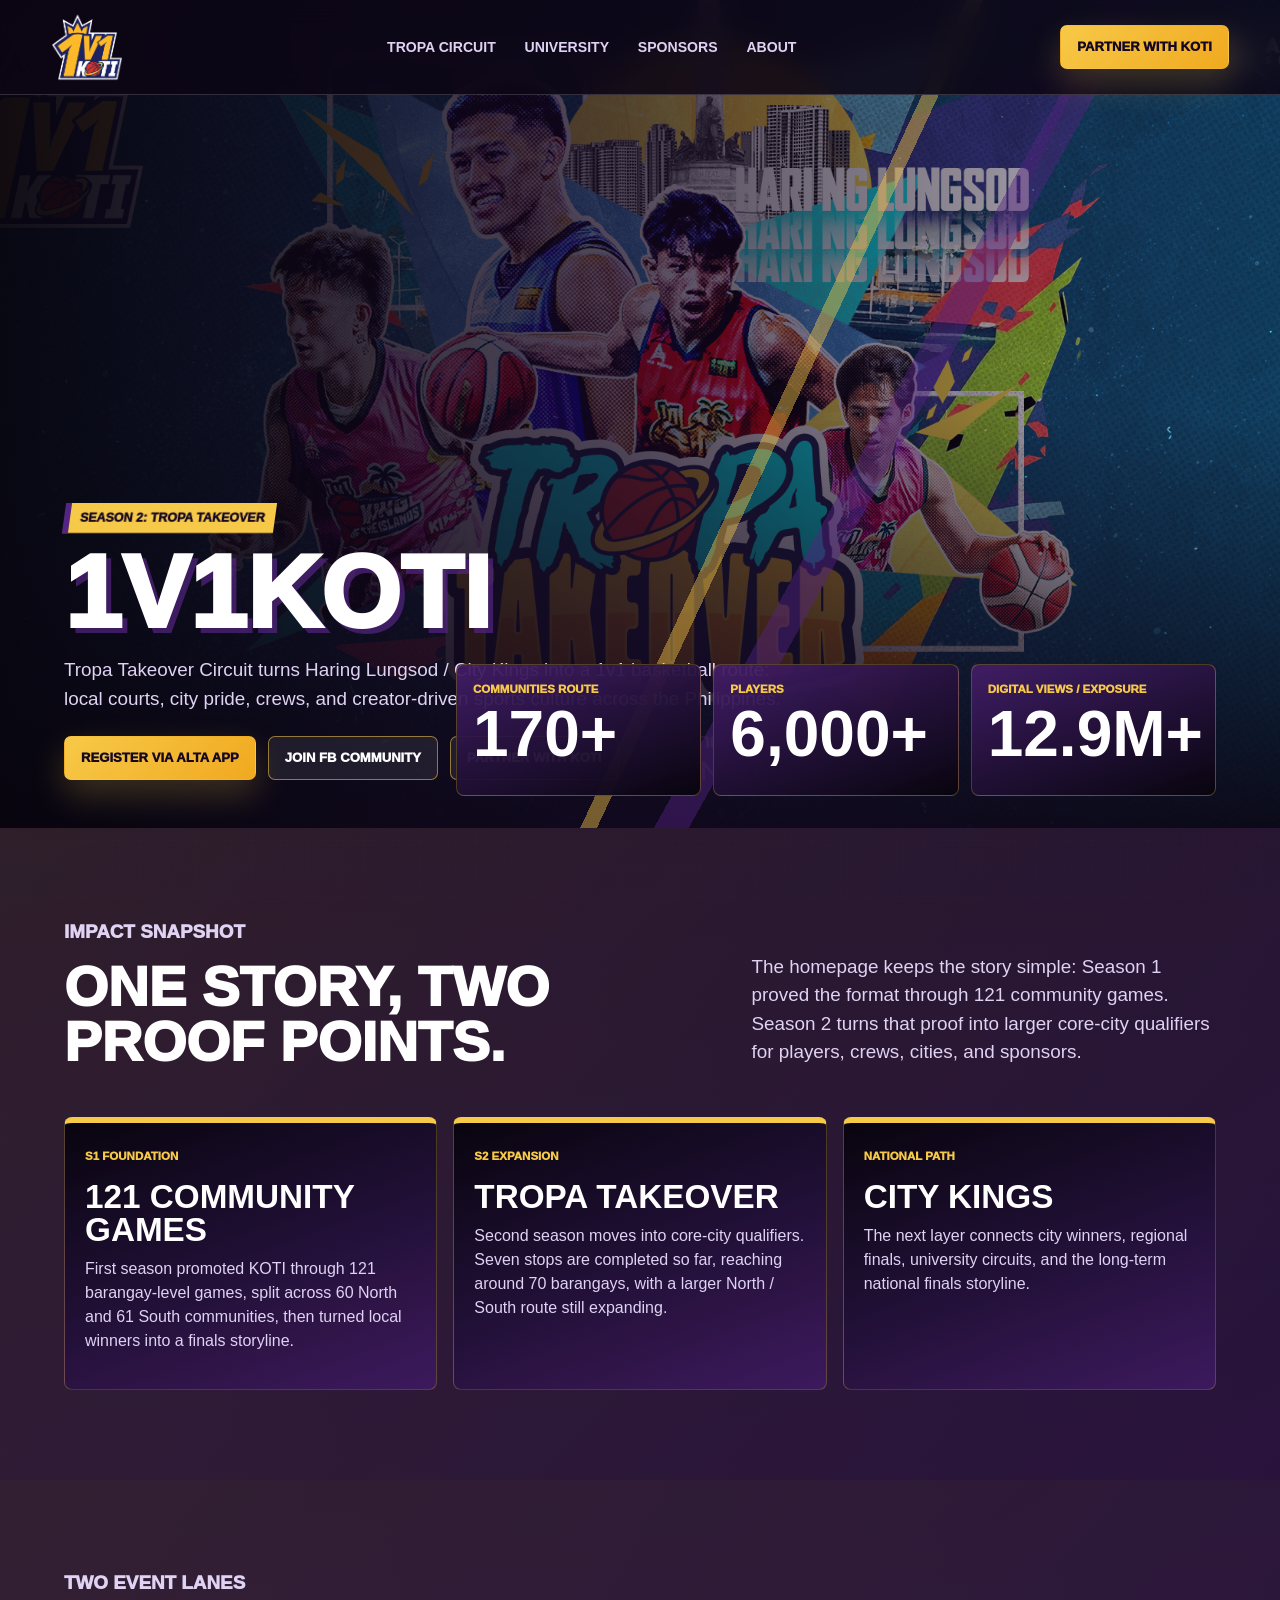
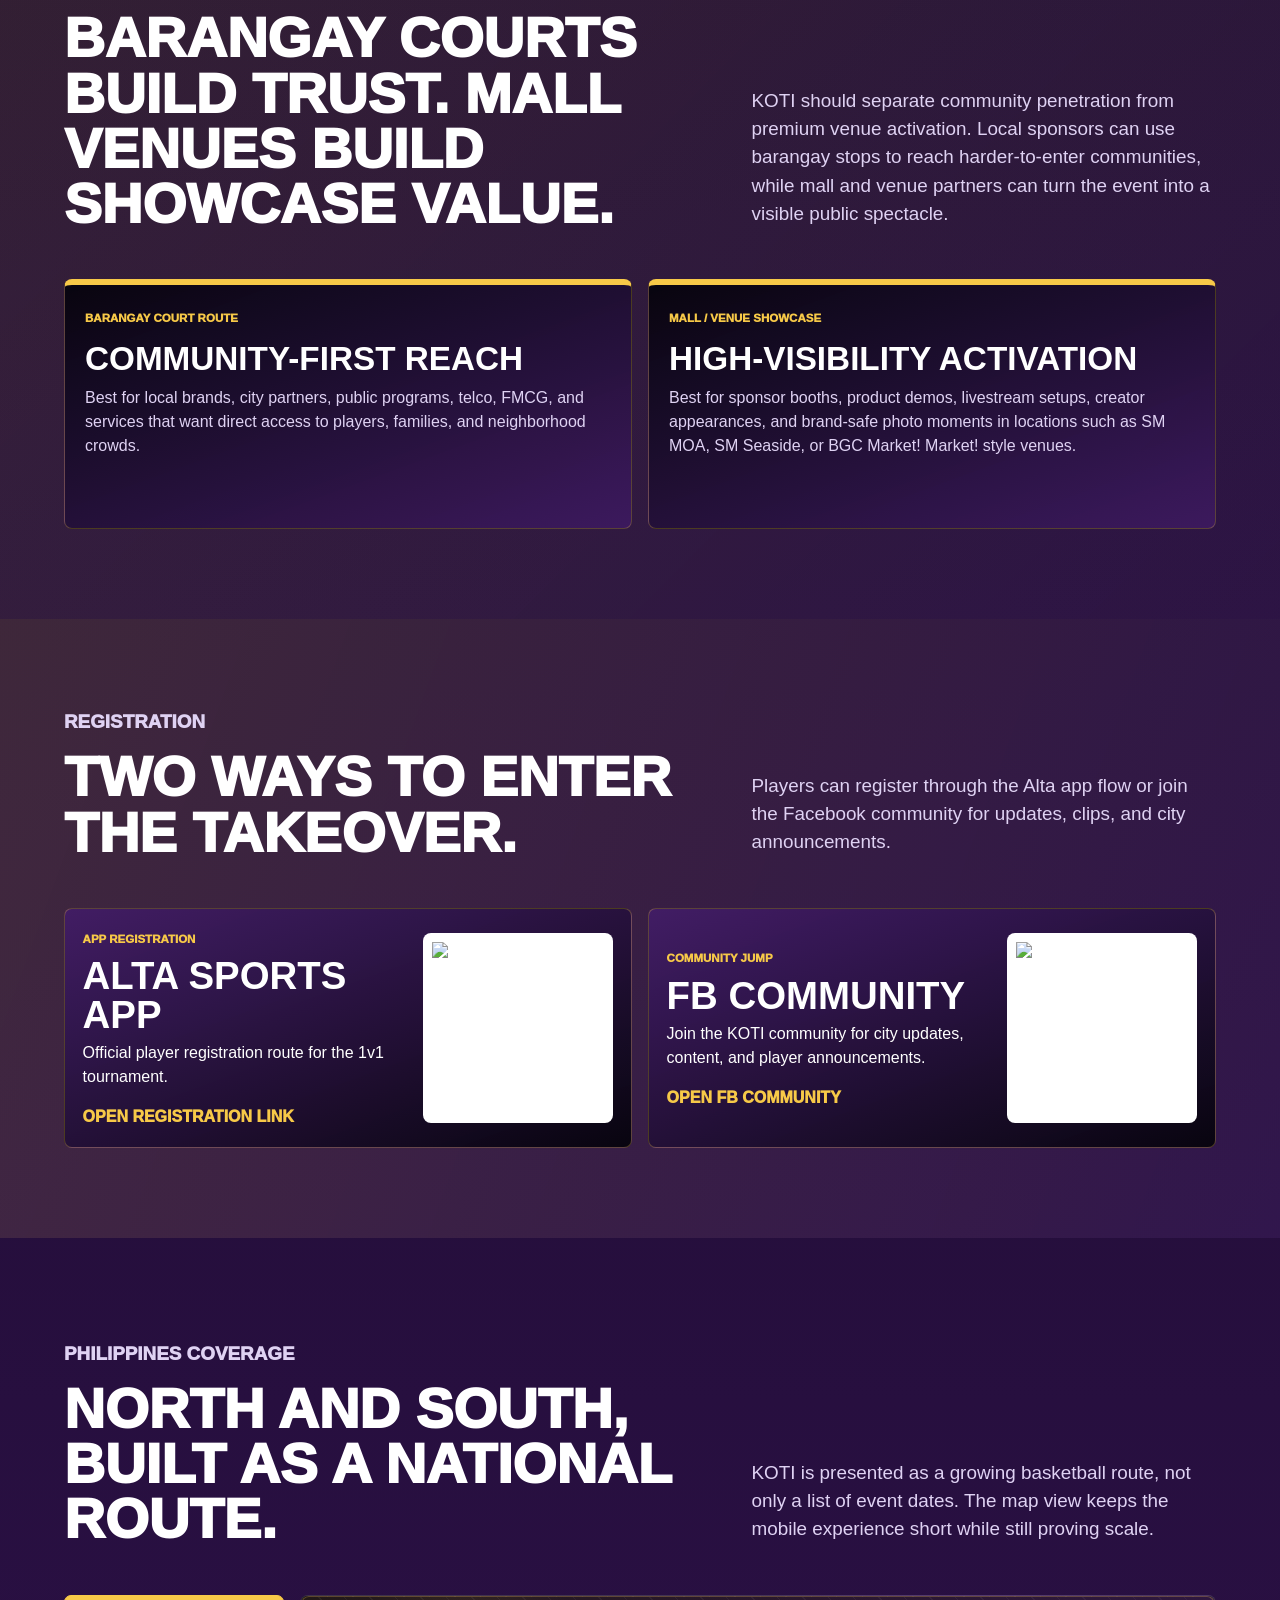
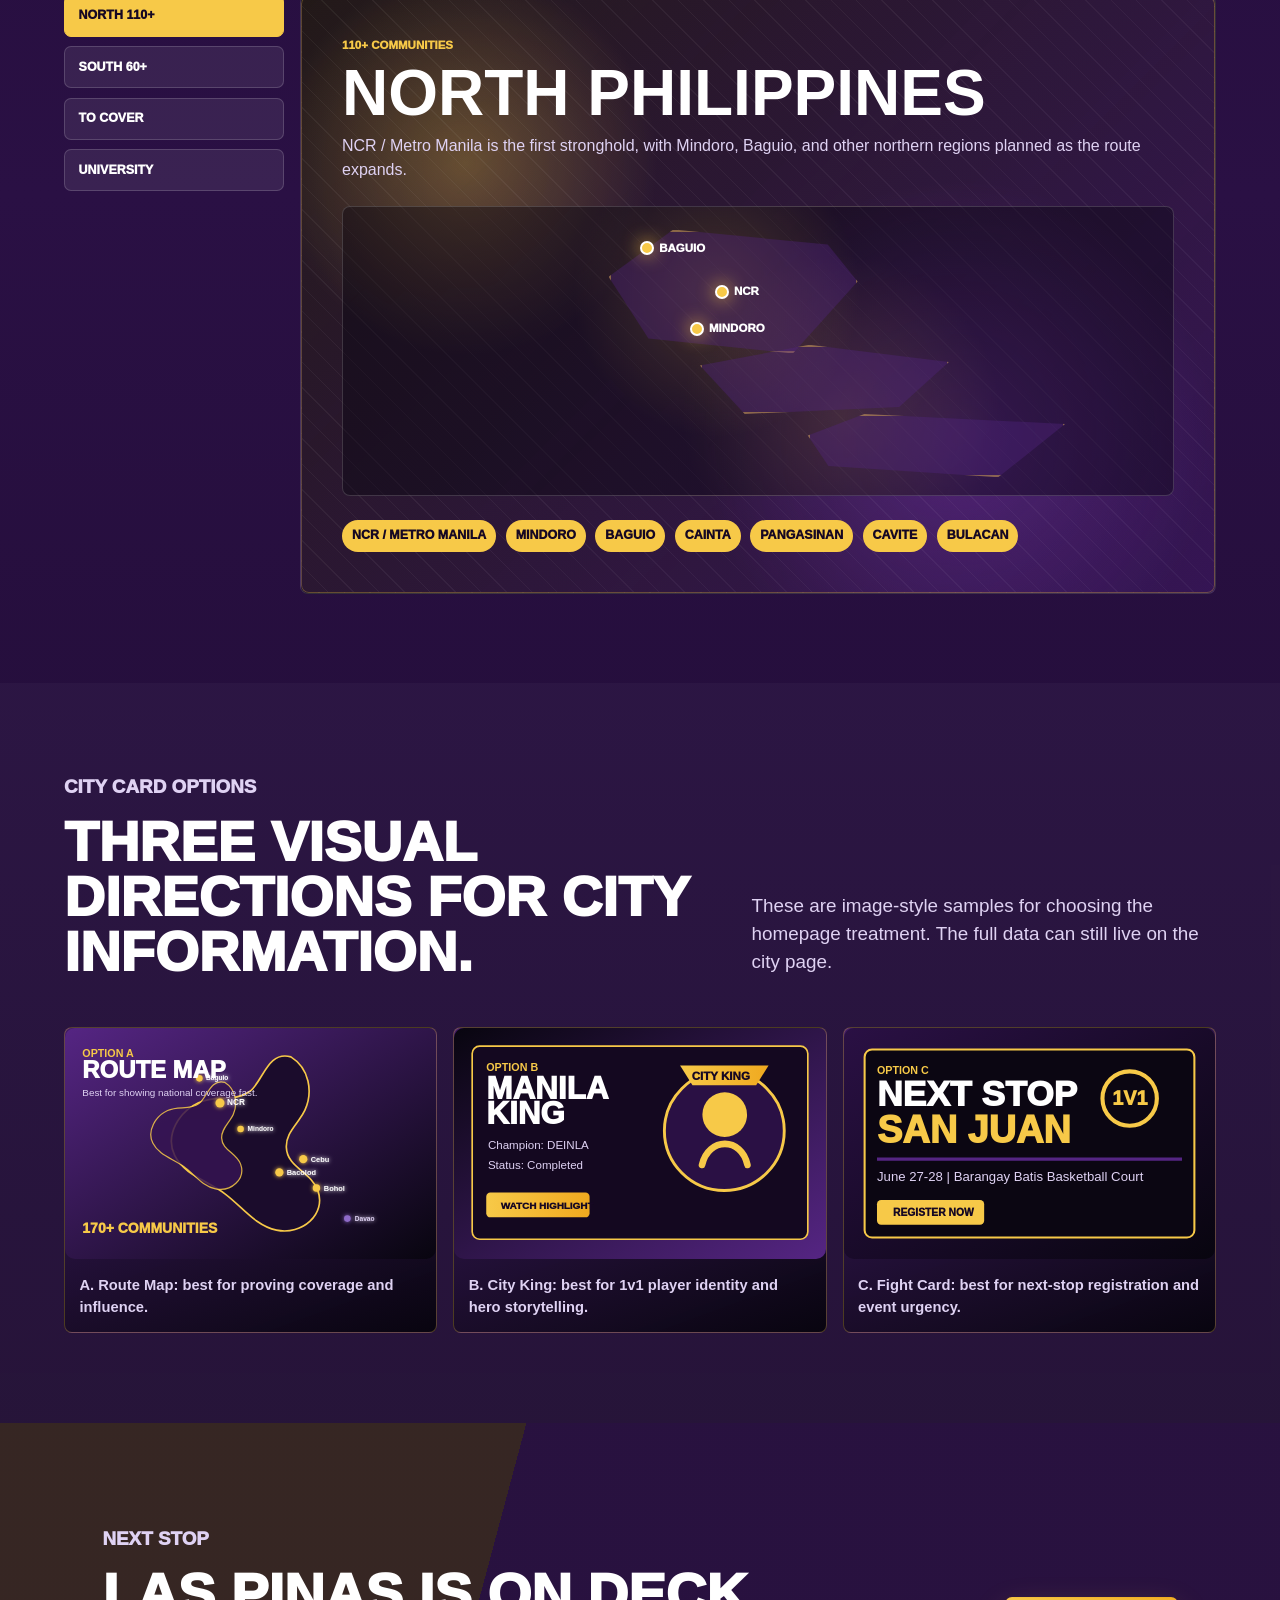
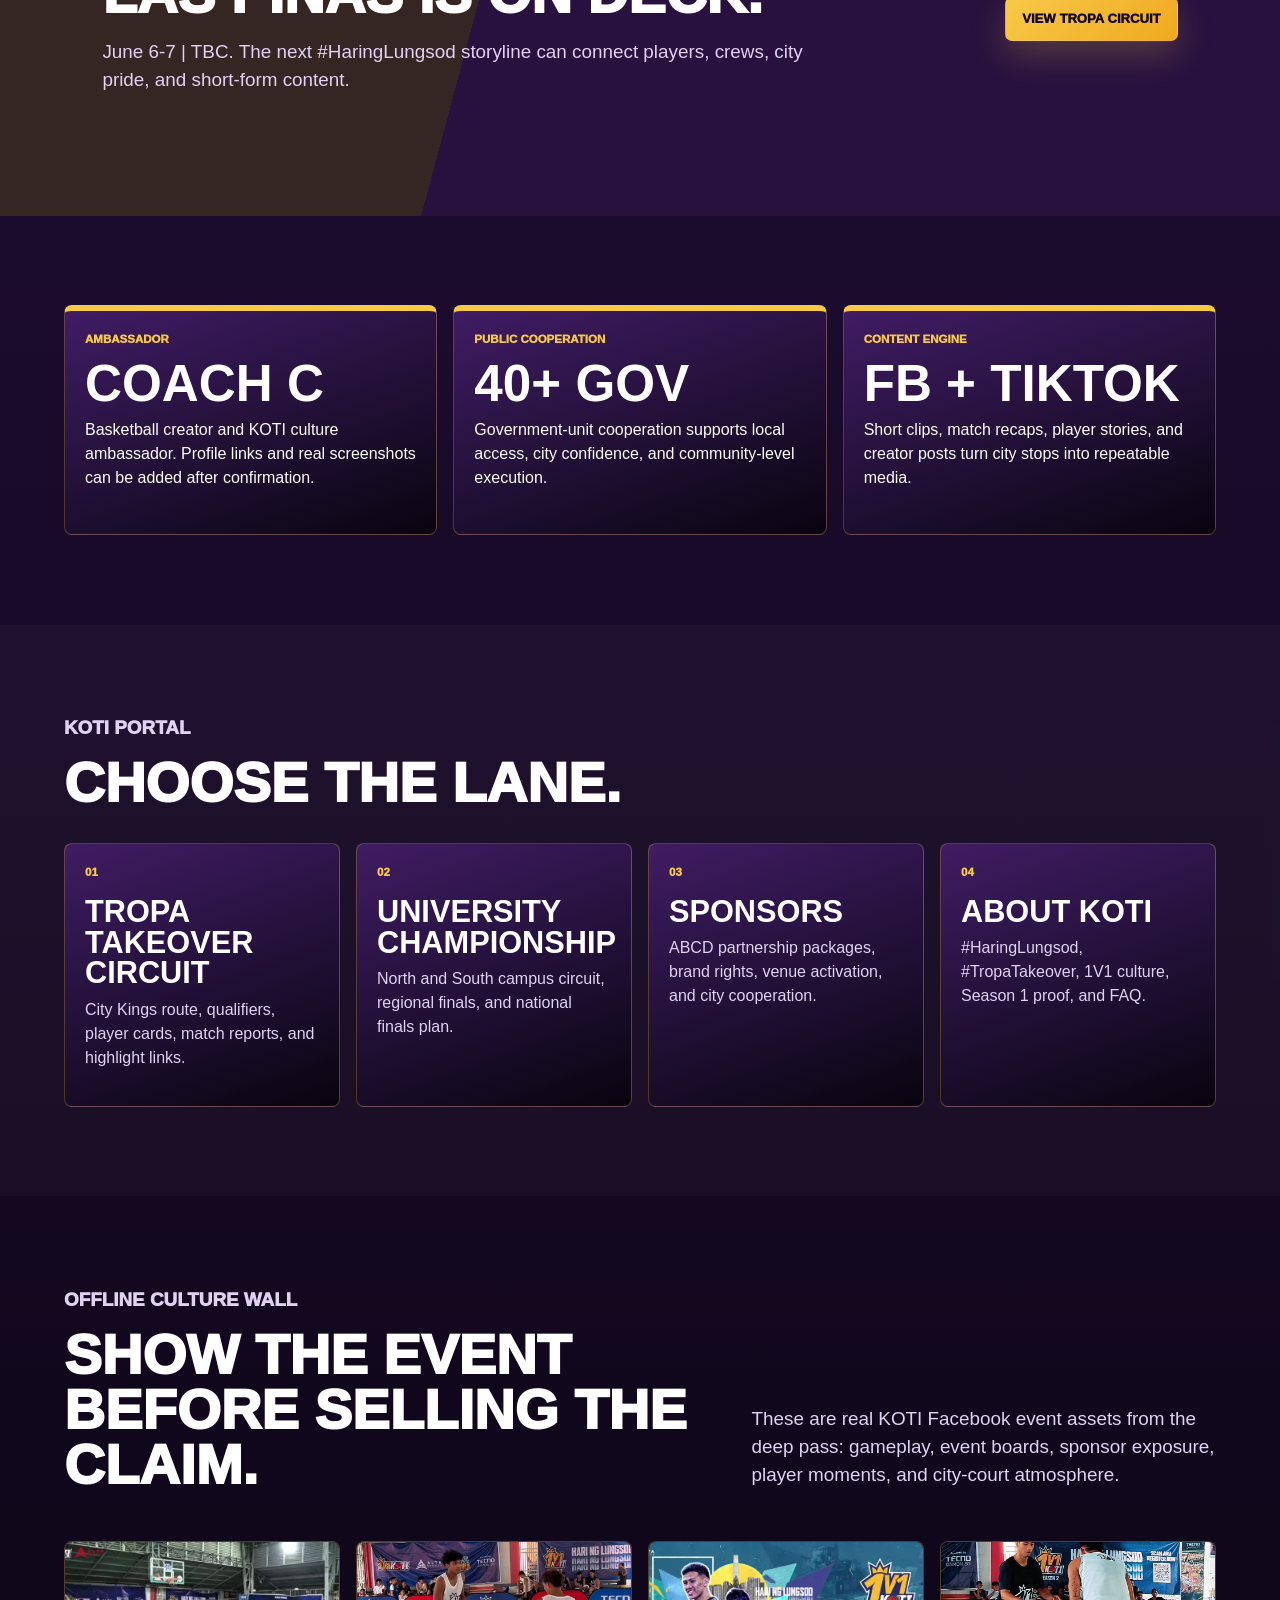
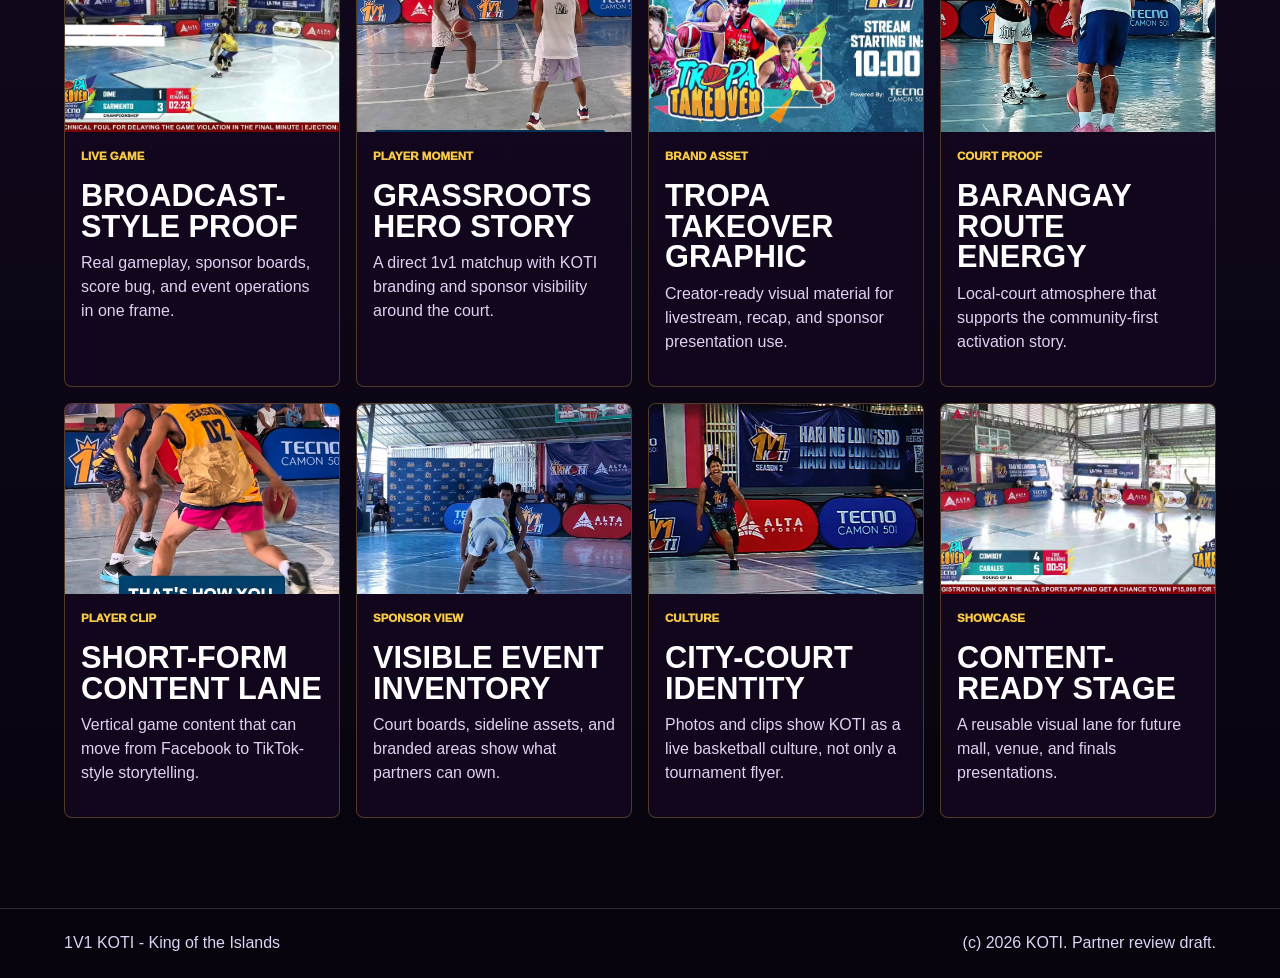
==== commit d1220970: "Publish KOTI sponsor-ready website" ====
--- a/index.html
+++ b/index.html
@@ -6,357 +6,252 @@
     <title>KOTI 1V1 Basketball Tournament</title>
     <meta
       name="description"
-      content="KOTI 1V1 Basketball Tournament is a city-by-city grassroots basketball platform built for players, communities, sponsors, and venue partners."
+      content="1V1 King of the Islands is a Philippines city-to-city 1v1 basketball platform covering 170+ communities across North and South."
     >
     <link rel="stylesheet" href="styles.css">
   </head>
   <body>
     <header class="site-header" aria-label="Primary navigation">
-      <a class="brand" href="#home" aria-label="KOTI home">
+      <a class="brand" href="index.html" aria-label="KOTI home">
         <img src="assets/1v1-season2-logo.png" alt="1V1 KOTI logo">
       </a>
       <nav>
-        <a href="#proof">Impact</a>
-        <a href="#match-center">Match Center</a>
-        <a href="#schedule">Schedule</a>
-        <a href="#champions">Champions</a>
-        <a href="#media">Media</a>
-        <a href="#partners">Partners</a>
+        <a href="city-tour.html">Tropa Circuit</a>
+        <a href="university.html">University</a>
+        <a href="sponsors.html">Sponsors</a>
+        <a href="about.html">About</a>
       </nav>
-      <a class="header-cta" href="#contact">Partner With KOTI</a>
+      <a class="header-cta" href="sponsors.html">Partner With KOTI</a>
     </header>
 
     <main>
-      <section id="home" class="hero portal-hero">
-        <div class="hero-overlay"></div>
+      <section class="hero home-hero">
+        <div class="hero-shade"></div>
         <div class="hero-content">
-          <p class="eyebrow stage-label">Season 2: Tropa Takeover</p>
-          <h1>KOTI 1V1 Basketball Tournament</h1>
+          <p class="eyebrow gold-chip">Season 2: Tropa Takeover</p>
+          <h1>1V1KOTI</h1>
           <p class="hero-copy">
-            The city-versus-city street basketball platform turning local pride,
-            raw talent, and sponsor energy into a national sports property.
-          </p>
-          <div class="battle-line" aria-label="KOTI tournament journey">
-            <span>Barangay Courts</span>
-            <strong>1V1</strong>
-            <span>Mall Arenas</span>
-            <strong>Finals</strong>
-            <span>National Stage</span>
-          </div>
-          <div class="hero-actions" aria-label="Primary actions">
-            <a class="button primary" href="https://www.facebook.com/1V1KingOfTheIslands/">Register Now</a>
-            <a class="button secondary" href="#next-stop">Next City Stop</a>
-            <a class="button ghost" href="#partners">Sponsor the Tour</a>
-          </div>
-          <div class="proof-pills" aria-label="KOTI influence network">
-            <span>Coach C Ambassador</span>
-            <span>FB/TikTok Creator Engine</span>
-            <span>40+ Government Units</span>
-          </div>
-          <div class="hero-scoreboard" aria-label="KOTI headline metrics">
-            <div><span>Barangay Coverage</span><strong>178+</strong><em>S1 128 + S2 50 and counting</em></div>
-            <div><span>Players</span><strong>10K+</strong><em>grassroots athletes activated</em></div>
-            <div><span>Verified Views</span><strong>12.9M+</strong><em>cross-platform exposure</em></div>
-          </div>
-        </div>
-      </section>
-
-      <section id="match-center" class="section league-hub">
+            Tropa Takeover Circuit turns Haring Lungsod / City Kings into a 1v1 basketball route:
+            local courts, city pride, crews, and creator-driven sports culture across the Philippines.
+          </p>
+          <div class="hero-actions">
+            <a class="button primary" href="https://client.altasports.ph/new/1v1/poster">Register via Alta App</a>
+            <a class="button ghost" href="https://www.facebook.com/share/g/18vLRqync9/">Join FB Community</a>
+            <a class="button ghost" href="sponsors.html">Partner With KOTI</a>
+          </div>
+        </div>
+        <div class="metric-dock" aria-label="KOTI headline metrics">
+          <article><span>Communities Route</span><strong>170+</strong></article>
+          <article><span>Players</span><strong>6,000+</strong></article>
+          <article><span>Digital Views / Exposure</span><strong>12.9M+</strong></article>
+        </div>
+      </section>
+
+      <section class="section impact-snapshot">
+        <div class="section-heading split-heading">
+          <div>
+            <p class="eyebrow">Impact Snapshot</p>
+            <h2>One story, two proof points.</h2>
+          </div>
+          <p>
+            The homepage keeps the story simple: Season 1 proved the format through 121 community games.
+            Season 2 turns that proof into larger core-city qualifiers for players, crews, cities, and sponsors.
+          </p>
+        </div>
+        <div class="impact-rail">
+          <article>
+            <span>S1 Foundation</span>
+            <strong>121 Community Games</strong>
+            <p>First season promoted KOTI through 121 barangay-level games, split across 60 North and 61 South communities, then turned local winners into a finals storyline.</p>
+          </article>
+          <article>
+            <span>S2 Expansion</span>
+            <strong>Tropa Takeover</strong>
+            <p>Second season moves into core-city qualifiers. Seven stops are completed so far, reaching around 70 barangays, with a larger North / South route still expanding.</p>
+          </article>
+          <article>
+            <span>National Path</span>
+            <strong>City Kings</strong>
+            <p>The next layer connects city winners, regional finals, university circuits, and the long-term national finals storyline.</p>
+          </article>
+        </div>
+      </section>
+
+      <section class="section route-type-section">
+        <div class="section-heading split-heading">
+          <div>
+            <p class="eyebrow">Two Event Lanes</p>
+            <h2>Barangay courts build trust. Mall venues build showcase value.</h2>
+          </div>
+          <p>
+            KOTI should separate community penetration from premium venue activation.
+            Local sponsors can use barangay stops to reach harder-to-enter communities, while mall and venue partners can turn the event into a visible public spectacle.
+          </p>
+        </div>
+        <div class="route-type-grid">
+          <article>
+            <span>Barangay Court Route</span>
+            <strong>Community-first reach</strong>
+            <p>Best for local brands, city partners, public programs, telco, FMCG, and services that want direct access to players, families, and neighborhood crowds.</p>
+          </article>
+          <article>
+            <span>Mall / Venue Showcase</span>
+            <strong>High-visibility activation</strong>
+            <p>Best for sponsor booths, product demos, livestream setups, creator appearances, and brand-safe photo moments in locations such as SM MOA, SM Seaside, or BGC Market! Market! style venues.</p>
+          </article>
+        </div>
+      </section>
+
+      <section class="section registration-section">
+        <div class="section-heading split-heading">
+          <div>
+            <p class="eyebrow">Registration</p>
+            <h2>Two ways to enter the takeover.</h2>
+          </div>
+          <p>Players can register through the Alta app flow or join the Facebook community for updates, clips, and city announcements.</p>
+        </div>
+        <div class="registration-grid">
+          <article>
+            <div>
+              <span>App Registration</span>
+              <strong>Alta Sports App</strong>
+              <p>Official player registration route for the 1v1 tournament.</p>
+              <a class="text-link" href="https://client.altasports.ph/new/1v1/poster">Open registration link</a>
+            </div>
+            <img src="https://api.qrserver.com/v1/create-qr-code/?size=190x190&data=https%3A%2F%2Fclient.altasports.ph%2Fnew%2F1v1%2Fposter" alt="QR code for Alta Sports app registration">
+          </article>
+          <article>
+            <div>
+              <span>Community Jump</span>
+              <strong>FB Community</strong>
+              <p>Join the KOTI community for city updates, content, and player announcements.</p>
+              <a class="text-link" href="https://www.facebook.com/share/g/18vLRqync9/">Open FB community</a>
+            </div>
+            <img src="https://api.qrserver.com/v1/create-qr-code/?size=190x190&data=https%3A%2F%2Fwww.facebook.com%2Fshare%2Fg%2F18vLRqync9%2F" alt="QR code for KOTI Facebook community">
+          </article>
+        </div>
+      </section>
+
+      <section class="section tight-section">
+        <div class="section-heading split-heading">
+          <div>
+            <p class="eyebrow">Philippines Coverage</p>
+            <h2>North and South, built as a national route.</h2>
+          </div>
+          <p>
+            KOTI is presented as a growing basketball route, not only a list of event dates.
+            The map view keeps the mobile experience short while still proving scale.
+          </p>
+        </div>
+        <div class="coverage-shell">
+          <div class="map-tabs" aria-label="Coverage filters">
+            <button class="map-tab active" type="button" data-map-tab="north">North 110+</button>
+            <button class="map-tab" type="button" data-map-tab="south">South 60+</button>
+            <button class="map-tab" type="button" data-map-tab="next">To Cover</button>
+            <button class="map-tab" type="button" data-map-tab="university">University</button>
+          </div>
+          <div class="coverage-map" id="coverage-map" aria-live="polite"></div>
+        </div>
+      </section>
+
+      <section class="section card-options-section">
+        <div class="section-heading split-heading">
+          <div>
+            <p class="eyebrow">City Card Options</p>
+            <h2>Three visual directions for city information.</h2>
+          </div>
+          <p>These are image-style samples for choosing the homepage treatment. The full data can still live on the city page.</p>
+        </div>
+        <div class="option-grid">
+          <figure>
+            <img src="assets/city-card-option-map.svg" alt="Map route city card option">
+            <figcaption>A. Route Map: best for proving coverage and influence.</figcaption>
+          </figure>
+          <figure>
+            <img src="assets/city-card-option-king.svg" alt="City king player card option">
+            <figcaption>B. City King: best for 1v1 player identity and hero storytelling.</figcaption>
+          </figure>
+          <figure>
+            <img src="assets/city-card-option-fight.svg" alt="Fight card schedule option">
+            <figcaption>C. Fight Card: best for next-stop registration and event urgency.</figcaption>
+          </figure>
+        </div>
+      </section>
+
+      <section class="section next-stop-band">
+        <div class="next-stop-card">
+          <div>
+            <p class="eyebrow">Next Stop</p>
+            <h2 id="next-city-title">The next city is loading.</h2>
+            <p id="next-city-copy">KOTI is syncing the current city tour calendar.</p>
+          </div>
+            <a class="button primary" href="city-tour.html">View Tropa Circuit</a>
+        </div>
+      </section>
+
+      <section class="section proof-section">
+        <div class="proof-grid">
+          <article>
+            <span>Ambassador</span>
+            <strong>Coach C</strong>
+            <p>Basketball creator and KOTI culture ambassador. Profile links and real screenshots can be added after confirmation.</p>
+          </article>
+          <article>
+            <span>Public Cooperation</span>
+            <strong>40+ GOV</strong>
+            <p>Government-unit cooperation supports local access, city confidence, and community-level execution.</p>
+          </article>
+          <article>
+            <span>Content Engine</span>
+            <strong>FB + TikTok</strong>
+            <p>Short clips, match recaps, player stories, and creator posts turn city stops into repeatable media.</p>
+          </article>
+        </div>
+      </section>
+
+      <section class="section portal-section">
         <div class="section-heading">
           <p class="eyebrow">KOTI Portal</p>
-          <h2>Less talk. More proof points.</h2>
-          <p>
-            KOTI should feel like a live tournament product: next stop, latest kings,
-            creator media, city coverage, and sponsor entry points in one fast mobile flow.
-          </p>
-        </div>
-        <div class="hub-grid" id="portal-hub-grid" aria-live="polite"></div>
-      </section>
-
-      <section id="authority" class="section authority">
-        <div class="authority-main">
-          <p class="eyebrow">Influence Network</p>
-          <h2>Ambassador-led media meets government-backed city access.</h2>
-          <p>
-            KOTI's advantage is the network behind the court. Coach C gives the tournament a familiar basketball voice,
-            FB/TikTok creators turn local moments into shareable clips, and 40+ government-unit cooperation helps each city stop land with credibility.
-          </p>
-        </div>
-        <div class="authority-grid" id="authority-grid" aria-live="polite"></div>
-        <div class="network-flow" aria-label="KOTI influence model">
-          <article><span>01</span><strong>Ambassador Trust</strong><p>Coach C introduces the tournament in a voice Filipino basketball fans already recognize.</p></article>
-          <article><span>02</span><strong>City Access</strong><p>Government and local-unit cooperation supports permits, venues, local promotion, and community confidence.</p></article>
-          <article><span>03</span><strong>Content Distribution</strong><p>FB/TikTok clips, recaps, player stories, and creator posts turn each stop into reusable media.</p></article>
-        </div>
-      </section>
-
-      <section id="proof" class="section proof data-arena">
-        <div class="section-heading">
-          <p class="eyebrow">Proof of Heat</p>
-          <h2>Coverage, players, and exposure are the real scoreboard.</h2>
-          <p>
-            The stronger metric is not how many event days were produced. It is how many barangays
-            were reached, how many players entered the system, and how much audience attention the platform created.
-          </p>
-        </div>
-        <div class="proof-grid impact-cards">
-          <article>
-            <span>Barangay Coverage</span>
-            <strong>178+</strong>
-            <p>Season 1 reached 128 barangays. Season 2 is already at 50 barangays and still moving.</p>
-          </article>
-          <article>
-            <span>Player Participation</span>
-            <strong>10K+</strong>
-            <p>A growing player pool across qualifiers, city stops, regional stages, and open pipelines.</p>
-          </article>
-          <article>
-            <span>Verified Exposure</span>
-            <strong>12.9M+</strong>
-            <p>Cross-platform views from verified season reporting, with National Finals alone reported above 10M views.</p>
-          </article>
-          <article>
-            <span>Creator + Gov Advantage</span>
-            <strong>40+</strong>
-            <p>Government-unit cooperation plus Coach C and creator distribution strengthens each city launch.</p>
-          </article>
-        </div>
-      </section>
-
-      <section id="coverage" class="section coverage">
-        <div class="section-heading">
-          <p class="eyebrow">Philippines Coverage</p>
-          <h2>From NCR heat to an island-wide road.</h2>
-          <p>
-            The KOTI story is simple: every city has a player who believes he can take the crown.
-            The platform gives that belief a court, a crowd, and a media stage.
-          </p>
-        </div>
-        <div class="coverage-layout">
-          <div class="route-map" aria-label="KOTI Philippine coverage map">
-            <div class="island luzon">
-              <strong>Luzon / NCR</strong>
-              <span>Mandaluyong</span><span>Caloocan</span><span>Valenzuela</span><span>Manila</span><span>Taguig</span><span>Pateros</span><span>Marikina</span><span>Las Pinas</span><span>Quezon City</span><span>Pasay</span><span>San Juan</span><span>Pasig</span><span>Cainta</span><span>Pangasinan</span><span>Cavite</span><span>Bulacan</span><span>Pampanga</span>
-            </div>
-            <div class="island visayas">
-              <strong>Visayas Pipeline</strong>
-              <span>Iloilo</span><span>Bacolod</span><span>Boracay</span><span>Dumaguete</span><span>Talisay</span><span>Cebu</span><span>Mandaue</span><span>Lapu-Lapu</span><span>Toledo</span><span>Bogo</span><span>Tagbilaran</span><span>Tacloban</span>
-            </div>
-            <div class="island mindanao">
-              <strong>Mindanao Road</strong>
-              <span>Cagayan de Oro</span><span>Zamboanga</span><span>General Santos</span><span>Davao</span><span>regional qualifiers</span><span>future city kings</span>
-            </div>
-          </div>
-          <div class="route-story">
-            <article><b>Local Pride</b><p>#HaringLungsod turns every city stop into a home-court identity.</p></article>
-            <article><b>Tropa Energy</b><p>#TropaTakeover brings crews, rivals, fans, and content into the same story.</p></article>
-            <article><b>Commercial Stage</b><p>Barangay courts build authenticity; malls and finals create sponsor-scale visibility.</p></article>
-          </div>
-        </div>
-      </section>
-
-      <section id="culture" class="section culture-wall">
-        <div class="section-heading">
-          <p class="eyebrow">Culture Wall</p>
-          <h2>The background is bigger than basketball.</h2>
-          <p>
-            KOTI is built on Filipino street basketball culture: crews arriving together,
-            barangay pride, city rivalries, mall crowds, and one-on-one pressure that turns unknown players into local names.
-          </p>
-        </div>
-        <div class="culture-grid" id="culture-wall-grid" aria-live="polite"></div>
-      </section>
-
-      <section id="media" class="section media-wall">
-        <div class="section-heading">
-          <p class="eyebrow">Media Wall</p>
-          <h2>Show the heat before explaining the pitch.</h2>
-          <p>
-            This section is built to become a living FB/TikTok wall:
-            court photos, champion moments, Coach C content, government activations, and player reels.
-          </p>
-        </div>
-        <div class="media-grid" id="media-wall-grid" aria-live="polite"></div>
-      </section>
-
-      <section class="section activation">
-        <div class="activation-copy">
-          <p class="eyebrow">Mall-Ready Activation</p>
-          <h2>Retail traffic becomes courtside energy.</h2>
-          <p>
-            KOTI can move from a neighborhood court to an atrium stage without losing the street feel.
-            That makes the property useful for malls, city partners, consumer brands, and media partners.
-          </p>
-          <dl class="stat-list">
-            <div><dt>SM MOA Context</dt><dd>North Regional scale with 100K+ daily foot traffic context.</dd></div>
-            <div><dt>SM Seaside Context</dt><dd>South Regional scale with 60K+ daily foot traffic context.</dd></div>
-            <div><dt>BGC Finals Context</dt><dd>National Finals stage with 70K+ daily foot traffic context.</dd></div>
-          </dl>
-        </div>
-        <figure class="activation-image poster-frame">
-          <img src="assets/mall-activation-koti.png" alt="KOTI branded 1V1 basketball activation in a large mall atrium">
-          <figcaption>AI-created mall activation visual based on KOTI colors, court energy, and sponsor visibility.</figcaption>
-        </figure>
-      </section>
-
-      <section id="case-files" class="section case-files">
-        <div class="section-heading">
-          <p class="eyebrow">Story Cases</p>
-          <h2>Not just statistics. Moments people can follow.</h2>
-        </div>
-        <div class="case-grid">
-          <article><span>City King</span><strong>Mandaluyong</strong><p>Prince Almond Yambao became a named proof point for local hero storytelling.</p></article>
-          <article><span>Comeback Moment</span><strong>Jiego Dime</strong><p>A clutch three-point story became the type of recap content fans share after the game.</p></article>
-          <article><span>Finals Stage</span><strong>Top 32</strong><p>The National Finals gave grassroots players a real championship environment.</p></article>
-          <article><span>Venue Proof</span><strong>Mall Atrium</strong><p>KOTI can convert walk-by audiences into live spectators and online clips.</p></article>
-        </div>
-      </section>
-
-      <section id="season-one" class="section season-one">
-        <div class="season-visual">
-          <img src="assets/season1-national-finals-main-kv.jpg" alt="1V1 National Finals key visual">
-        </div>
-        <div class="season-copy">
-          <p class="eyebrow">Origin Story</p>
-          <h2>The first proof: local players can carry a national sports brand.</h2>
-          <p>
-            Season 1 proved the engine: community court access, real elimination pressure,
-            regional stakes, livestream attention, and a finals stage worthy of sponsors.
-          </p>
-          <div class="metric-grid compact">
-            <div><strong>4.76M</strong><span>National Finals campaign views</span></div>
-            <div><strong>1.245M</strong><span>Finals day livestream impressions</span></div>
-            <div><strong>780K</strong><span>Finals day livestream viewers</span></div>
-            <div><strong>1,430</strong><span>peak concurrent viewers</span></div>
-          </div>
-        </div>
-      </section>
-
-      <section id="season-two" class="section season-two">
-        <div class="section-heading">
-          <p class="eyebrow">Future Road</p>
-          <h2>The Takeover becomes a repeatable city franchise.</h2>
-          <p>
-            The next version of KOTI is a national circuit: city qualifiers, regional storylines,
-            media recaps, sponsor activations, and a final stage with heroes fans already know.
-          </p>
-        </div>
-        <div class="roadmap">
-          <article><strong>1. City Qualifiers</strong><span>Find the king of each city through open 1V1 battles and local content.</span></article>
-          <article><strong>2. Regional Heat</strong><span>Turn winners into rivalries across NCR, Luzon, Visayas, and Mindanao.</span></article>
-          <article><strong>3. National Finals</strong><span>Bring the best stories into a sponsor-ready championship platform.</span></article>
-        </div>
-      </section>
-
-      <section class="section social-reach">
-        <div class="section-heading">
-          <p class="eyebrow">Social Reach</p>
-          <h2>Built for feeds, live audiences, and city pride.</h2>
-        </div>
-        <div class="social-grid">
-          <article>
-            <span>TikTok analytics snapshot - past 365 days</span>
-            <strong>3.3M views</strong>
-            <p>20.8K profile views - 183.9K likes - 683 comments - 1.5K shares - 79K followers.</p>
-          </article>
-          <article>
-            <span>Facebook public meta snapshot</span>
-            <strong>92K+ likes</strong>
-            <p>Public metadata showed strong ongoing discussion around 1V1 KOTI and Season 2: Tropa Takeover.</p>
-          </article>
-          <article>
-            <span>Season 1 social growth</span>
-            <strong>12.9M total views</strong>
-            <p>106,400 combined followers gained from zero across TikTok and Facebook by March 2026.</p>
-          </article>
-        </div>
-      </section>
-
-      <section id="next-stop" class="section next-stop">
-        <div class="next-card">
-          <div>
-            <p class="eyebrow">Next City Spotlight</p>
-            <h2 id="next-city-title">The next city is loading.</h2>
-            <p id="next-city-copy">KOTI is syncing the tour calendar.</p>
-          </div>
-          <div class="progress-card">
-            <span>Registration Heat</span>
-            <strong id="next-city-status">Opening Soon</strong>
-            <div class="progress-bar"><i id="next-city-progress" style="width: 72%"></i></div>
-            <a class="button primary" href="https://www.facebook.com/1V1KingOfTheIslands/">Follow Registration</a>
-          </div>
-        </div>
-      </section>
-
-      <section id="schedule" class="section schedule">
-        <div class="section-heading">
-          <p class="eyebrow">City Tour Schedule</p>
-          <h2>Haring Lungsod. Every city gets a court.</h2>
-        </div>
-        <div class="schedule-controls" aria-label="Schedule filters">
-          <button type="button" class="filter-button active" data-filter="all">All</button>
-          <button type="button" class="filter-button" data-filter="north">North</button>
-          <button type="button" class="filter-button" data-filter="south">South</button>
-          <button type="button" class="filter-button" data-filter="open">To Open</button>
-          <button type="button" class="filter-button" data-filter="university">University</button>
-        </div>
-        <div class="table-wrap">
-          <table>
-            <thead>
-              <tr><th>City</th><th>Region</th><th>Match Date</th><th>Venue</th><th>Status</th></tr>
-            </thead>
-            <tbody id="city-schedule-body"></tbody>
-          </table>
-        </div>
-      </section>
-
-      <section id="champions" class="section champions">
-        <div class="section-heading">
-          <p class="eyebrow">Results & Champions</p>
-          <h2>Every city has a king. KOTI gives them the court.</h2>
-        </div>
-        <div class="champion-grid">
-          <article><span>Mandaluyong</span><strong>PRINCE ALMOND YAMBAO</strong><p>Champion</p></article>
-          <article><span>Valenzuela</span><strong>TANCUECO</strong><p>Champion</p></article>
-          <article><span>Manila</span><strong>DEINLA</strong><p>Champion</p></article>
-          <article><span>Taguig</span><strong>PRINCE ALOBA</strong><p>Champion</p></article>
-          <article><span>Pateros</span><strong>RICKSON GERERO</strong><p>Champion</p></article>
-          <article><span>Marikina</span><strong>JIEGO DIME</strong><p>Champion</p></article>
-        </div>
-      </section>
-
-      <section id="partners" class="section partners">
-        <div class="section-heading">
-          <p class="eyebrow">Partnership Opportunities</p>
-          <h2>Partnership packages built around the influence network.</h2>
-          <p>
-            Sponsors should not only buy logo placement. They can buy city access, creator-led media,
-            player stories, campus development, and a repeatable local activation format.
-          </p>
-        </div>
-        <div class="partner-grid" id="partner-grid" aria-live="polite"></div>
-      </section>
-
-      <section id="contact" class="section contact">
-        <img src="assets/tropa-takeover-logo.png" alt="Tropa Takeover logo">
-        <div>
-          <p class="eyebrow">Join KOTI</p>
-          <h2>Partner with the next city takeover.</h2>
-          <p>
-            KOTI is ready for sponsors, venue partners, city partners, content collaborators,
-            and players who want to own the court.
-          </p>
-          <div class="hero-actions">
-            <a class="button primary" href="https://www.facebook.com/1V1KingOfTheIslands/">Open Facebook</a>
-            <a class="button secondary" href="https://www.tiktok.com/@1v1koti">Open TikTok</a>
-          </div>
-        </div>
+          <h2>Choose the lane.</h2>
+        </div>
+        <div class="portal-grid">
+          <a class="portal-card" href="city-tour.html">
+            <span>01</span><strong>Tropa Takeover Circuit</strong>
+            <p>City Kings route, qualifiers, player cards, match reports, and highlight links.</p>
+          </a>
+          <a class="portal-card" href="university.html">
+            <span>02</span><strong>University Championship</strong>
+            <p>North and South campus circuit, regional finals, and national finals plan.</p>
+          </a>
+          <a class="portal-card" href="sponsors.html">
+            <span>03</span><strong>Sponsors</strong>
+            <p>ABCD partnership packages, brand rights, venue activation, and city cooperation.</p>
+          </a>
+          <a class="portal-card" href="about.html">
+            <span>04</span><strong>About KOTI</strong>
+            <p>#HaringLungsod, #TropaTakeover, 1V1 culture, Season 1 proof, and FAQ.</p>
+          </a>
+        </div>
+      </section>
+
+      <section class="section culture-preview">
+        <div class="section-heading split-heading">
+          <div>
+            <p class="eyebrow">Offline Culture Wall</p>
+            <h2>Show the event before selling the claim.</h2>
+          </div>
+          <p>
+            These are real KOTI Facebook event assets from the deep pass: gameplay, event boards,
+            sponsor exposure, player moments, and city-court atmosphere.
+          </p>
+        </div>
+        <div class="media-grid" id="home-media-grid"></div>
       </section>
     </main>
 
     <footer>
       <span>1V1 KOTI - King of the Islands</span>
-      <span>(c) <span data-current-year></span> KOTI. Built for partner review.</span>
+      <span>(c) <span data-current-year></span> KOTI. Partner review draft.</span>
     </footer>
     <script src="script.js"></script>
   </body>
--- a/styles.css
+++ b/styles.css
@@ -1,18 +1,17 @@
 :root {
-  --ink: #12091f;
-  --court: #1b1033;
-  --court-2: #4b247c;
-  --cyan: #c9a7ff;
+  --purple: #552583;
+  --purple-dark: #160823;
+  --purple-mid: #2a1044;
   --gold: #f7c948;
-  --orange: #f07a2f;
+  --gold-deep: #f0a91f;
+  --ink: #08050f;
   --white: #ffffff;
-  --muted: #e5d8ff;
+  --muted: #dfd2f3;
   --line: rgba(255, 255, 255, 0.16);
-  --panel: rgba(18, 9, 31, 0.78);
-  --panel-solid: #1b1033;
-  --red: #c0264d;
-  --purple: #552583;
-  --deep-purple: #14081f;
+  --panel: rgba(20, 8, 32, 0.84);
+  --panel-strong: rgba(8, 5, 15, 0.9);
+  --green: #49e58f;
+  --gray: #ccd3df;
 }
 
 * {
@@ -25,13 +24,13 @@
 
 body {
   margin: 0;
-  background:
-    linear-gradient(135deg, rgba(240, 90, 40, 0.12) 0 12%, transparent 12% 100%),
-    linear-gradient(180deg, #12091f 0%, #2f1650 42%, #08050f 100%);
   color: var(--white);
   font-family: Arial, Helvetica, sans-serif;
   line-height: 1.5;
   letter-spacing: 0;
+  background:
+    linear-gradient(135deg, rgba(247, 201, 72, 0.11), transparent 24rem),
+    linear-gradient(180deg, #100719 0%, #2a1044 46%, #07040d 100%);
   overflow-x: hidden;
 }
 
@@ -39,12 +38,12 @@
   content: "";
   position: fixed;
   inset: 0;
-  pointer-events: none;
-  opacity: 0.22;
+  z-index: -1;
+  opacity: 0.18;
   background-image:
-    linear-gradient(rgba(255, 255, 255, 0.04) 1px, transparent 1px),
-    linear-gradient(90deg, rgba(255, 255, 255, 0.04) 1px, transparent 1px);
-  background-size: 24px 24px;
+    linear-gradient(rgba(255, 255, 255, 0.06) 1px, transparent 1px),
+    linear-gradient(90deg, rgba(255, 255, 255, 0.06) 1px, transparent 1px);
+  background-size: 28px 28px;
 }
 
 a {
@@ -57,40 +56,46 @@
   max-width: 100%;
 }
 
+p,
+h1,
+h2,
+h3 {
+  margin-top: 0;
+}
+
 .site-header {
   position: fixed;
-  z-index: 20;
-  top: 0;
-  left: 0;
-  right: 0;
+  inset: 0 0 auto;
+  z-index: 30;
   display: flex;
   align-items: center;
   justify-content: space-between;
   gap: 1rem;
   min-height: 72px;
-  padding: 0.75rem clamp(1rem, 4vw, 4rem);
-  background: rgba(18, 9, 31, 0.86);
+  padding: 0.7rem clamp(1rem, 4vw, 4rem);
   border-bottom: 1px solid var(--line);
+  background: rgba(12, 5, 20, 0.86);
   backdrop-filter: blur(14px);
 }
 
 .brand img {
-  width: 74px;
-  height: auto;
+  width: 72px;
 }
 
 nav {
   display: flex;
   align-items: center;
-  gap: clamp(0.75rem, 2vw, 1.5rem);
+  gap: clamp(0.85rem, 2.3vw, 1.8rem);
   color: var(--muted);
-  font-size: 0.9rem;
-  font-weight: 700;
+  font-size: 0.88rem;
+  font-weight: 900;
+  text-transform: uppercase;
 }
 
 nav a:hover,
-nav a:focus {
-  color: var(--cyan);
+nav a:focus,
+nav a[aria-current="page"] {
+  color: var(--gold);
 }
 
 .header-cta,
@@ -99,947 +104,761 @@
   align-items: center;
   justify-content: center;
   min-height: 44px;
-  padding: 0.75rem 1rem;
-  border-radius: 6px;
-  font-weight: 900;
-  text-transform: uppercase;
+  padding: 0.74rem 1rem;
+  border: 1px solid transparent;
+  border-radius: 7px;
   font-size: 0.82rem;
-  line-height: 1.1;
-  border: 1px solid transparent;
-  white-space: normal;
+  font-weight: 1000;
+  line-height: 1.12;
   text-align: center;
-}
-
-.header-cta,
-.button.primary {
-  color: #08101e;
-  background: linear-gradient(135deg, var(--gold), #ff9d1f);
-  box-shadow: 0 10px 30px rgba(255, 197, 54, 0.18);
-}
-
-.button.secondary {
-  color: var(--ink);
-  background: var(--cyan);
+  text-transform: uppercase;
+}
+
+.button.primary,
+.header-cta {
+  color: #160823;
+  background: linear-gradient(135deg, var(--gold), var(--gold-deep));
+  box-shadow: 0 14px 34px rgba(247, 201, 72, 0.22);
 }
 
 .button.ghost {
-  border-color: rgba(255, 255, 255, 0.35);
   color: var(--white);
+  border-color: rgba(247, 201, 72, 0.54);
   background: rgba(255, 255, 255, 0.08);
 }
 
-.hero {
+.hero,
+.page-hero {
   position: relative;
   min-height: 92vh;
   display: flex;
   align-items: flex-end;
+  padding: 8rem clamp(1rem, 5vw, 5rem) 3rem;
   overflow: hidden;
-  padding: 8rem clamp(1rem, 5vw, 5rem) 3rem;
   background-image: url("assets/koti-season2-kv-16x9.jpg");
   background-size: cover;
   background-position: center;
 }
 
-.hero-overlay {
+.page-hero {
+  min-height: 72vh;
+}
+
+.city-hero,
+.about-hero {
+  background-image: url("assets/season1-national-finals-main-kv.jpg");
+}
+
+.university-hero,
+.sponsors-hero {
+  background-image: url("assets/mall-activation-koti.png");
+}
+
+.hero-shade {
   position: absolute;
   inset: 0;
   background:
-    linear-gradient(90deg, rgba(4, 12, 24, 0.96) 0%, rgba(6, 20, 38, 0.74) 42%, rgba(6, 20, 38, 0.2) 72%),
-    linear-gradient(0deg, rgba(18, 9, 31, 0.94), transparent 48%);
-}
-
-.hero-content {
-  position: relative;
-  z-index: 1;
-  width: min(820px, 100%);
-}
-
-.eyebrow {
-  margin: 0 0 0.8rem;
-  color: var(--cyan);
-  font-size: 0.82rem;
-  font-weight: 900;
-  text-transform: uppercase;
-}
-
-h1,
-h2,
-h3,
-p {
-  margin-top: 0;
-}
-
-h1 {
-  margin-bottom: 1rem;
-  max-width: 760px;
-  color: var(--white);
-  font-size: clamp(3rem, 8vw, 6.6rem);
-  line-height: 0.92;
-  font-weight: 1000;
-  text-transform: uppercase;
-  text-shadow: 5px 5px 0 rgba(8, 16, 30, 0.7);
-}
-
-h2 {
-  margin-bottom: 1rem;
-  color: var(--white);
-  font-size: clamp(2rem, 4vw, 4rem);
-  line-height: 1;
-  font-weight: 1000;
-  text-transform: uppercase;
-}
-
-h3 {
-  margin-bottom: 0.65rem;
-  color: var(--gold);
-  font-size: 1.2rem;
-  text-transform: uppercase;
-}
-
-.hero-copy,
-.section-heading p,
-.activation-copy p,
-.season-copy p,
-.contact p {
-  max-width: 720px;
-  color: #d7edf2;
-  font-size: clamp(1rem, 1.6vw, 1.25rem);
-}
-
-.hero-actions {
-  display: flex;
-  flex-wrap: wrap;
-  gap: 0.75rem;
-  margin: 1.5rem 0;
-}
-
-.proof-pills {
-  display: flex;
-  flex-wrap: wrap;
-  gap: 0.55rem;
-  margin: 0.2rem 0 1.3rem;
-}
-
-.proof-pills span {
-  display: inline-flex;
-  align-items: center;
-  min-height: 32px;
-  padding: 0.42rem 0.62rem;
-  color: var(--gold);
-  border: 1px solid rgba(247, 201, 72, 0.42);
-  border-radius: 999px;
-  background: rgba(18, 9, 31, 0.72);
-  font-size: 0.72rem;
-  font-weight: 900;
-  text-transform: uppercase;
-}
-
-.impact-strip {
-  display: grid;
-  grid-template-columns: repeat(4, minmax(0, 1fr));
-  gap: 1px;
-  width: min(980px, 100%);
-  margin-top: 2.5rem;
-  border: 1px solid var(--line);
-  background: var(--line);
-}
-
-.impact-strip div,
-.proof-grid article,
-.social-grid article,
-.partner-grid article,
-.champion-grid article,
-.roadmap article {
-  background: rgba(5, 25, 42, 0.82);
-  border: 1px solid var(--line);
-}
-
-.impact-strip div {
-  padding: 1rem;
-}
-
-.impact-strip strong,
-.metric-grid strong,
-.proof-grid strong,
-.social-grid strong {
-  display: block;
-  color: var(--gold);
-  font-size: clamp(1.8rem, 4vw, 3.2rem);
-  line-height: 1;
-  font-weight: 1000;
-}
-
-.impact-strip span,
-.metric-grid span,
-.proof-grid span,
-.social-grid span {
-  display: block;
-  color: var(--muted);
-  font-size: 0.86rem;
-  font-weight: 800;
-  text-transform: uppercase;
-}
-
-.section {
-  position: relative;
-  padding: clamp(4rem, 8vw, 7rem) clamp(1rem, 5vw, 5rem);
-}
-
-.section-heading {
-  max-width: 900px;
-  margin-bottom: 2rem;
-}
-
-.proof-grid,
-.social-grid,
-.partner-grid,
-.champion-grid,
-.roadmap,
-.metric-grid {
-  display: grid;
-  grid-template-columns: repeat(4, minmax(0, 1fr));
-  gap: 1rem;
-}
-
-.proof-grid article,
-.social-grid article,
-.partner-grid article,
-.champion-grid article,
-.roadmap article {
-  padding: 1.25rem;
-  border-radius: 8px;
-}
-
-.proof-grid p,
-.social-grid p,
-.partner-grid p,
-.champion-grid p,
-.roadmap span {
-  color: var(--muted);
-}
-
-.activation,
-.season-one,
-.contact {
-  display: grid;
-  grid-template-columns: minmax(0, 0.85fr) minmax(0, 1.15fr);
-  gap: clamp(1.5rem, 4vw, 4rem);
-  align-items: center;
-}
-
-.activation {
-  background:
-    linear-gradient(90deg, rgba(6, 20, 38, 0.96), rgba(8, 47, 68, 0.55)),
-    radial-gradient(circle at 85% 15%, rgba(24, 230, 239, 0.18), transparent 26rem);
-}
-
-.activation-image,
-.season-visual {
-  margin: 0;
-  overflow: hidden;
-  border: 1px solid var(--line);
-  border-radius: 8px;
-  background: #020814;
-  box-shadow: 0 24px 60px rgba(0, 0, 0, 0.36);
-}
-
-.activation-image img,
-.season-visual img {
-  width: 100%;
-  aspect-ratio: 16 / 9;
-  object-fit: cover;
-}
-
-figcaption {
-  padding: 0.7rem 0.9rem;
-  color: var(--muted);
-  font-size: 0.8rem;
-}
-
-.stat-list {
-  display: grid;
-  gap: 0.75rem;
-  margin: 1.5rem 0 0;
-}
-
-.stat-list div {
-  padding: 0.9rem;
-  border-left: 4px solid var(--gold);
-  background: rgba(255, 255, 255, 0.06);
-}
-
-.stat-list dt {
-  color: var(--white);
-  font-weight: 900;
-}
-
-.stat-list dd {
-  margin: 0.2rem 0 0;
-  color: var(--muted);
-}
-
-.season-one {
-  background:
-    linear-gradient(90deg, rgba(6, 20, 38, 0.88), rgba(44, 11, 24, 0.72)),
-    radial-gradient(circle at 70% 30%, rgba(255, 197, 54, 0.18), transparent 28rem);
-}
-
-.season-copy .compact {
-  grid-template-columns: repeat(2, minmax(0, 1fr));
-  margin-top: 1.5rem;
-}
-
-.metric-grid div {
-  padding: 1rem;
-  border-radius: 8px;
-  border: 1px solid rgba(255, 197, 54, 0.22);
-  background: rgba(255, 197, 54, 0.06);
-}
-
-.season-two {
-  background:
-    linear-gradient(180deg, rgba(13, 90, 115, 0.18), rgba(6, 20, 38, 0));
-}
-
-.roadmap {
-  grid-template-columns: repeat(3, minmax(0, 1fr));
-}
-
-.roadmap strong {
-  display: block;
-  color: var(--cyan);
-  font-size: 1.35rem;
-  margin-bottom: 0.5rem;
-  text-transform: uppercase;
-}
-
-.social-reach {
-  background: rgba(255, 255, 255, 0.03);
-}
-
-.social-grid {
-  grid-template-columns: repeat(3, minmax(0, 1fr));
-}
-
-.table-wrap {
-  overflow-x: auto;
-  border: 1px solid var(--line);
-  border-radius: 8px;
-  background: rgba(4, 20, 38, 0.74);
-}
-
-table {
-  width: 100%;
-  border-collapse: collapse;
-  min-width: 900px;
-}
-
-th,
-td {
-  padding: 1rem;
-  text-align: left;
-  border-bottom: 1px solid var(--line);
-}
-
-th {
-  color: var(--cyan);
-  font-size: 0.78rem;
-  text-transform: uppercase;
-}
-
-td {
-  color: #e7f7fa;
-}
-
-.tag {
-  display: inline-flex;
-  align-items: center;
-  max-width: 100%;
-  min-height: 28px;
-  padding: 0.35rem 0.55rem;
-  border-radius: 6px;
-  font-size: 0.72rem;
-  font-weight: 900;
-  text-transform: uppercase;
-  line-height: 1.1;
-}
-
-.tag.complete {
-  color: #06251c;
-  background: #52f0a3;
-}
-
-.tag.live {
-  color: #231201;
-  background: var(--gold);
-}
-
-.tag.soon {
-  color: #031b2b;
-  background: var(--cyan);
-}
-
-.tag.tbc {
-  color: var(--white);
-  border: 1px solid var(--line);
-  background: rgba(255, 255, 255, 0.12);
-}
-
-.tag.open {
-  color: #061426;
-  background: #e5edf2;
-}
-
-.tag.university {
-  color: var(--white);
-  background: var(--red);
-}
-
-.champion-grid {
-  grid-template-columns: repeat(3, minmax(0, 1fr));
-}
-
-.champion-grid article {
-  position: relative;
-  overflow: hidden;
-}
-
-.champion-grid article::before {
-  content: "";
-  position: absolute;
-  inset: 0 auto 0 0;
-  width: 5px;
-  background: linear-gradient(var(--cyan), var(--gold), var(--orange));
-}
-
-.champion-grid strong {
-  display: block;
-  color: var(--white);
-  font-size: 1.35rem;
-  line-height: 1.1;
-}
-
-.champion-grid span {
-  color: var(--gold);
-  font-weight: 900;
-  text-transform: uppercase;
-}
-
-.partners {
-  background: linear-gradient(180deg, rgba(255, 197, 54, 0.06), rgba(6, 20, 38, 0));
-}
-
-.contact {
-  background:
-    linear-gradient(135deg, rgba(7, 25, 43, 0.96), rgba(8, 47, 68, 0.86)),
-    radial-gradient(circle at 20% 20%, rgba(24, 230, 239, 0.2), transparent 20rem);
-}
-
-.contact img {
-  width: min(430px, 100%);
-  margin-inline: auto;
-}
-
-footer {
-  display: flex;
-  justify-content: space-between;
-  gap: 1rem;
-  padding: 1.5rem clamp(1rem, 5vw, 5rem);
-  color: var(--muted);
-  border-top: 1px solid var(--line);
-  background: #050d19;
-}
-
-.portal-hero::before {
+    linear-gradient(90deg, rgba(8, 5, 15, 0.96) 0%, rgba(20, 8, 32, 0.74) 48%, rgba(20, 8, 32, 0.24) 100%),
+    linear-gradient(0deg, rgba(8, 5, 15, 0.92), transparent 50%);
+}
+
+.hero::before,
+.page-hero::before {
   content: "";
   position: absolute;
   inset: 0;
   z-index: 1;
   pointer-events: none;
-  background:
-    linear-gradient(115deg, transparent 0 54%, rgba(240, 90, 40, 0.9) 54% 55%, transparent 55% 100%),
-    linear-gradient(118deg, transparent 0 60%, rgba(255, 197, 54, 0.9) 60% 61%, transparent 61% 100%);
-  mix-blend-mode: screen;
-  opacity: 0.56;
-}
-
-.portal-hero .hero-content {
-  width: min(1040px, 100%);
-}
-
-.stage-label {
+  opacity: 0.48;
+  background:
+    linear-gradient(115deg, transparent 0 58%, rgba(247, 201, 72, 0.92) 58% 59%, transparent 59%),
+    linear-gradient(119deg, transparent 0 64%, rgba(85, 37, 131, 0.94) 64% 66%, transparent 66%);
+}
+
+.hero-content {
+  position: relative;
+  z-index: 2;
+  width: min(880px, 100%);
+}
+
+.eyebrow {
+  margin: 0 0 0.8rem;
+  color: var(--gold);
+  font-size: 0.78rem;
+  font-weight: 1000;
+  text-transform: uppercase;
+}
+
+.gold-chip {
   display: inline-flex;
   width: auto;
-  padding: 0.35rem 0.65rem;
-  color: #061426;
+  padding: 0.36rem 0.62rem;
+  color: #160823;
   background: var(--gold);
-  border-left: 6px solid var(--orange);
+  border-left: 6px solid var(--purple);
   transform: skew(-8deg);
 }
 
-.battle-line {
+h1 {
+  max-width: 920px;
+  margin-bottom: 1rem;
+  font-size: clamp(3rem, 8vw, 6.4rem);
+  line-height: 0.92;
+  font-weight: 1000;
+  text-transform: uppercase;
+  text-shadow: 5px 5px 0 rgba(85, 37, 131, 0.68);
+}
+
+.page-hero h1 {
+  font-size: clamp(2.6rem, 6vw, 5.4rem);
+}
+
+h2 {
+  margin-bottom: 1rem;
+  font-size: clamp(2rem, 4.4vw, 4.1rem);
+  line-height: 0.98;
+  font-weight: 1000;
+  text-transform: uppercase;
+}
+
+h3 {
+  color: var(--gold);
+  text-transform: uppercase;
+}
+
+.hero-copy,
+.section-heading p,
+.next-stop-card p,
+.contact-section p {
+  max-width: 720px;
+  color: var(--muted);
+  font-size: clamp(1rem, 1.5vw, 1.18rem);
+}
+
+.hero-actions {
   display: flex;
   flex-wrap: wrap;
+  gap: 0.75rem;
+  margin-top: 1.45rem;
+}
+
+.metric-dock {
+  position: absolute;
+  z-index: 3;
+  right: clamp(1rem, 5vw, 5rem);
+  bottom: 2rem;
+  display: grid;
+  grid-template-columns: repeat(3, minmax(150px, 1fr));
+  gap: 0.75rem;
+  width: min(760px, calc(100% - 2rem));
+}
+
+.metric-dock article,
+.proof-grid article,
+.portal-card,
+.map-card,
+.city-card,
+.story-card,
+.format-grid article,
+.culture-card-grid article,
+.timeline-grid article,
+.outcome-grid article,
+.solution-grid article,
+.package-panel article,
+.registration-grid article,
+.option-grid figure,
+.faq-list details,
+.contact-section {
+  border: 1px solid rgba(247, 201, 72, 0.28);
+  border-radius: 8px;
+  background:
+    linear-gradient(160deg, rgba(85, 37, 131, 0.72), rgba(8, 5, 15, 0.9)),
+    rgba(8, 5, 15, 0.8);
+}
+
+.metric-dock article {
+  min-height: 132px;
+  padding: 1rem;
+}
+
+.metric-dock span,
+.proof-grid span,
+.portal-card span,
+.map-card span,
+.city-card-head span,
+.story-card span,
+.format-grid span,
+.culture-card-grid span,
+.timeline-grid span,
+.media-card span,
+.package-panel span {
+  display: block;
+  color: var(--gold);
+  font-size: 0.72rem;
+  font-weight: 1000;
+  text-transform: uppercase;
+}
+
+.metric-dock strong {
+  display: block;
+  margin-top: 0.5rem;
+  font-size: clamp(2.2rem, 5vw, 4.2rem);
+  line-height: 0.9;
+  text-transform: uppercase;
+}
+
+.section {
+  position: relative;
+  padding: clamp(4rem, 7vw, 6.5rem) clamp(1rem, 5vw, 5rem);
+}
+
+.tight-section {
+  padding-top: clamp(5rem, 8vw, 8rem);
+}
+
+.section-heading {
+  max-width: 920px;
+  margin-bottom: 2rem;
+}
+
+.split-heading {
+  display: grid;
+  grid-template-columns: minmax(0, 1fr) minmax(280px, 0.7fr);
+  gap: 1.5rem;
+  align-items: end;
+  max-width: 1240px;
+}
+
+.coverage-shell {
+  display: grid;
+  grid-template-columns: 220px minmax(0, 1fr);
+  gap: 1rem;
+}
+
+.map-tabs,
+.filter-row,
+.package-tabs {
+  display: flex;
+  flex-wrap: wrap;
+  gap: 0.6rem;
+}
+
+.map-tabs {
+  flex-direction: column;
+}
+
+.map-tab,
+.filter-button,
+.package-tab {
+  min-height: 42px;
+  padding: 0.65rem 0.85rem;
+  color: var(--white);
+  border: 1px solid var(--line);
+  border-radius: 7px;
+  background: rgba(255, 255, 255, 0.08);
+  font: inherit;
+  font-size: 0.78rem;
+  font-weight: 1000;
+  text-align: left;
+  text-transform: uppercase;
+  cursor: pointer;
+}
+
+.map-tab.active,
+.filter-button.active,
+.package-tab.active,
+.map-tab:hover,
+.filter-button:hover,
+.package-tab:hover {
+  color: #160823;
+  border-color: var(--gold);
+  background: var(--gold);
+}
+
+.coverage-map {
+  min-height: 560px;
+  border: 1px solid var(--line);
+  border-radius: 8px;
+  background:
+    radial-gradient(circle at 18% 28%, rgba(247, 201, 72, 0.32), transparent 12rem),
+    radial-gradient(circle at 72% 74%, rgba(85, 37, 131, 0.82), transparent 16rem),
+    linear-gradient(135deg, rgba(8, 5, 15, 0.92), rgba(42, 16, 68, 0.78));
+  overflow: hidden;
+}
+
+.map-card {
+  min-height: 560px;
+  padding: clamp(1.2rem, 4vw, 2.5rem);
+  background:
+    linear-gradient(135deg, rgba(247, 201, 72, 0.1), rgba(85, 37, 131, 0.28)),
+    repeating-linear-gradient(45deg, rgba(255, 255, 255, 0.05) 0 1px, transparent 1px 18px);
+}
+
+.registration-section {
+  background:
+    linear-gradient(110deg, rgba(247, 201, 72, 0.12), rgba(85, 37, 131, 0.18)),
+    rgba(255, 255, 255, 0.02);
+}
+
+.registration-grid,
+.option-grid {
+  display: grid;
+  gap: 1rem;
+}
+
+.registration-grid {
+  grid-template-columns: repeat(2, minmax(0, 1fr));
+}
+
+.registration-grid article {
+  display: grid;
+  grid-template-columns: minmax(0, 1fr) 190px;
+  gap: 1rem;
   align-items: center;
-  gap: 0.45rem;
-  margin: 1.35rem 0 0.2rem;
-  color: #e9fbff;
-  font-size: 0.78rem;
-  font-weight: 900;
-  text-transform: uppercase;
-}
-
-.battle-line span,
-.battle-line strong {
+  padding: 1.1rem;
+}
+
+.registration-grid span {
+  color: var(--gold);
+  font-size: 0.72rem;
+  font-weight: 1000;
+  text-transform: uppercase;
+}
+
+.registration-grid strong {
+  display: block;
+  margin: 0.45rem 0;
+  font-size: clamp(1.5rem, 3vw, 2.4rem);
+  line-height: 1;
+  text-transform: uppercase;
+}
+
+.registration-grid img {
+  width: 190px;
+  height: 190px;
+  padding: 0.55rem;
+  border-radius: 8px;
+  background: var(--white);
+}
+
+.card-options-section {
+  background: rgba(255, 255, 255, 0.03);
+}
+
+.option-grid {
+  grid-template-columns: repeat(3, minmax(0, 1fr));
+}
+
+.option-grid figure {
+  margin: 0;
+  overflow: hidden;
+}
+
+.option-grid img {
+  width: 100%;
+  aspect-ratio: 900 / 560;
+  object-fit: cover;
+}
+
+.option-grid figcaption {
+  padding: 0.9rem;
+  color: var(--muted);
+  font-size: 0.92rem;
+  font-weight: 800;
+}
+
+.philippines-point-map {
+  position: relative;
+  min-height: 290px;
+  margin: 1.5rem 0;
+  overflow: hidden;
+  border: 1px solid var(--line);
+  border-radius: 8px;
+  background:
+    radial-gradient(circle at 45% 30%, rgba(247, 201, 72, 0.18), transparent 9rem),
+    radial-gradient(circle at 60% 72%, rgba(247, 201, 72, 0.12), transparent 10rem),
+    rgba(8, 5, 15, 0.4);
+}
+
+.island-shape {
+  position: absolute;
+  display: block;
+  border: 2px solid rgba(247, 201, 72, 0.42);
+  background: rgba(85, 37, 131, 0.36);
+}
+
+.luzon-shape {
+  left: 32%;
+  top: 8%;
+  width: 30%;
+  height: 43%;
+  clip-path: polygon(26% 0, 88% 12%, 100% 42%, 74% 100%, 16% 88%, 0 38%);
+}
+
+.visayas-shape {
+  left: 43%;
+  top: 48%;
+  width: 30%;
+  height: 24%;
+  clip-path: polygon(0 30%, 44% 0, 100% 25%, 80% 90%, 18% 100%);
+}
+
+.mindanao-shape {
+  left: 56%;
+  top: 72%;
+  width: 31%;
+  height: 22%;
+  clip-path: polygon(22% 0, 100% 16%, 74% 100%, 8% 82%, 0 34%);
+}
+
+.map-point {
+  position: absolute;
+  z-index: 2;
   display: inline-flex;
   align-items: center;
-  min-height: 34px;
+  gap: 0.32rem;
+  transform: translate(-10px, -10px);
+  color: var(--white);
+  font-size: 0.72rem;
+  font-weight: 1000;
+  text-transform: uppercase;
+  white-space: nowrap;
+}
+
+.map-point i {
+  width: 14px;
+  height: 14px;
+  border: 2px solid var(--white);
+  border-radius: 999px;
+  background: var(--gold);
+  box-shadow: 0 0 18px rgba(247, 201, 72, 0.9);
+}
+
+.map-point.future i {
+  background: var(--purple);
+}
+
+.map-point.campus i {
+  background: var(--green);
+}
+
+.map-card strong,
+.package-panel strong {
+  display: block;
+  margin: 0.65rem 0;
+  font-size: clamp(2.3rem, 5vw, 4.4rem);
+  line-height: 0.92;
+  text-transform: uppercase;
+}
+
+.map-card p,
+.package-panel p,
+.city-card p,
+.story-card p,
+.portal-card p,
+.format-grid p,
+.culture-card-grid p,
+.timeline-grid p,
+.media-card p,
+.faq-list p {
+  color: var(--muted);
+}
+
+.chip-cloud {
+  display: flex;
+  flex-wrap: wrap;
+  gap: 0.6rem;
+  margin-top: 1.4rem;
+}
+
+.chip-cloud i {
+  display: inline-flex;
+  min-height: 32px;
+  align-items: center;
+  padding: 0.38rem 0.62rem;
+  color: #160823;
+  background: var(--gold);
+  border-radius: 999px;
+  font-style: normal;
+  font-size: 0.78rem;
+  font-weight: 1000;
+  text-transform: uppercase;
+}
+
+.next-stop-band {
+  padding-block: clamp(3rem, 5vw, 4.5rem);
+  background:
+    linear-gradient(105deg, rgba(247, 201, 72, 0.16) 0 38%, rgba(85, 37, 131, 0.34) 38% 100%),
+    #11071c;
+}
+
+.next-stop-card,
+.contact-section {
+  display: grid;
+  grid-template-columns: minmax(0, 1fr) auto;
+  gap: 1rem;
+  align-items: center;
+  padding: clamp(1.25rem, 4vw, 2.4rem);
+}
+
+.contact-list {
+  display: flex;
+  flex-wrap: wrap;
+  gap: 0.65rem;
+  margin-top: 1rem;
+}
+
+.contact-list a {
+  display: inline-flex;
+  min-height: 36px;
+  align-items: center;
   padding: 0.45rem 0.65rem;
-  border: 1px solid rgba(255, 255, 255, 0.2);
-  background: rgba(3, 12, 22, 0.78);
-}
-
-.battle-line strong {
-  color: #061426;
-  background: var(--cyan);
-  border-color: var(--cyan);
-}
-
-.hero-scoreboard {
+  color: #160823;
+  border-radius: 6px;
+  background: var(--gold);
+  font-size: 0.86rem;
+  font-weight: 1000;
+}
+
+.proof-grid,
+.portal-grid,
+.media-grid,
+.city-grid,
+.hero-story-grid,
+.format-grid,
+.culture-card-grid,
+.timeline-grid,
+.outcome-grid,
+.solution-grid,
+.impact-rail,
+.route-type-grid,
+.season-proof-grid,
+.sponsor-thesis-grid,
+.activation-lanes,
+.sponsor-fit-grid,
+.local-playbook-grid,
+.sponsor-jump-grid,
+.sponsor-evidence-grid {
   display: grid;
-  grid-template-columns: 1.35fr 1fr 1fr;
-  gap: 0.75rem;
-  margin-top: 2rem;
-  width: min(980px, 100%);
-}
-
-.hero-scoreboard div {
-  position: relative;
+  gap: 1rem;
+}
+
+.proof-grid {
+  grid-template-columns: repeat(3, minmax(0, 1fr));
+}
+
+.impact-snapshot,
+.route-type-section,
+.sponsor-jump-section,
+.sponsor-evidence-section,
+.sponsor-thesis-section,
+.activation-lanes-section,
+.season-proof-section,
+.sponsor-fit-section,
+.local-playbook-section {
+  background:
+    linear-gradient(135deg, rgba(247, 201, 72, 0.09), rgba(85, 37, 131, 0.16)),
+    rgba(255, 255, 255, 0.02);
+}
+
+.impact-rail,
+.sponsor-thesis-grid,
+.sponsor-fit-grid {
+  grid-template-columns: repeat(3, minmax(0, 1fr));
+}
+
+.sponsor-jump-section {
+  padding-block: 1rem;
+}
+
+.sponsor-jump-grid {
+  grid-template-columns: repeat(4, minmax(0, 1fr));
+}
+
+.sponsor-jump-grid a {
   min-height: 150px;
   padding: 1rem;
+  border: 1px solid rgba(247, 201, 72, 0.28);
+  border-radius: 8px;
+  background:
+    linear-gradient(160deg, rgba(85, 37, 131, 0.5), rgba(8, 5, 15, 0.9)),
+    rgba(255, 255, 255, 0.04);
+}
+
+.sponsor-jump-grid span,
+.sponsor-evidence-grid span {
+  color: var(--gold);
+  font-size: 0.72rem;
+  font-weight: 1000;
+  text-transform: uppercase;
+}
+
+.sponsor-jump-grid strong,
+.sponsor-evidence-grid strong {
+  display: block;
+  margin: 0.55rem 0;
+  font-size: 1.25rem;
+  line-height: 1.05;
+  text-transform: uppercase;
+}
+
+.sponsor-jump-grid p,
+.sponsor-evidence-grid p {
+  color: var(--muted);
+}
+
+.sponsor-evidence-grid {
+  grid-template-columns: repeat(3, minmax(0, 1fr));
+}
+
+.sponsor-evidence-grid article {
   overflow: hidden;
-  border: 1px solid rgba(255, 197, 54, 0.5);
-  background:
-    linear-gradient(145deg, rgba(255, 197, 54, 0.16), rgba(6, 20, 38, 0.86) 45%),
-    repeating-linear-gradient(0deg, rgba(255, 255, 255, 0.04) 0 2px, transparent 2px 8px);
-  box-shadow: 0 18px 50px rgba(0, 0, 0, 0.35);
-}
-
-.hero-scoreboard div::after {
-  content: "";
-  position: absolute;
-  inset: auto -20% -40% 30%;
-  height: 100px;
-  background: var(--orange);
-  transform: rotate(-10deg);
-  opacity: 0.16;
-}
-
-.hero-scoreboard span,
-.hero-scoreboard em {
-  position: relative;
-  z-index: 1;
-  display: block;
-  font-style: normal;
-  font-weight: 900;
-  text-transform: uppercase;
-}
-
-.hero-scoreboard span {
-  color: var(--cyan);
-  font-size: 0.74rem;
-}
-
-.hero-scoreboard strong {
-  position: relative;
-  z-index: 1;
-  display: block;
-  margin: 0.35rem 0;
-  color: var(--white);
-  font-size: clamp(3rem, 8vw, 6rem);
-  line-height: 0.82;
-  text-shadow: 4px 4px 0 rgba(240, 90, 40, 0.55);
-}
-
-.hero-scoreboard em {
-  color: var(--muted);
-  font-size: 0.8rem;
-}
-
-.data-arena {
-  background:
-    linear-gradient(90deg, rgba(240, 90, 40, 0.12), transparent 40%),
-    linear-gradient(180deg, rgba(255, 255, 255, 0.04), rgba(18, 9, 31, 0));
-}
-
-.impact-cards article {
-  min-height: 220px;
-  border-top: 6px solid var(--gold);
-  background:
-    linear-gradient(180deg, rgba(10, 26, 44, 0.96), rgba(6, 20, 38, 0.78)),
-    repeating-linear-gradient(90deg, rgba(255, 255, 255, 0.04) 0 1px, transparent 1px 9px);
-}
-
-.league-hub {
-  background:
-    linear-gradient(135deg, rgba(247, 201, 72, 0.12), rgba(85, 37, 131, 0.22)),
-    #12091f;
-}
-
-.hub-grid,
-.authority-grid,
-.media-grid {
-  display: grid;
-  gap: 1rem;
-}
-
-.hub-grid {
+  border: 1px solid rgba(247, 201, 72, 0.28);
+  border-radius: 8px;
+  background: var(--panel);
+}
+
+.sponsor-evidence-grid img {
+  width: 100%;
+  height: 230px;
+  object-fit: cover;
+}
+
+.sponsor-evidence-grid div {
+  padding: 1rem;
+}
+
+.local-playbook-grid {
   grid-template-columns: repeat(4, minmax(0, 1fr));
 }
 
-.hub-card {
+.route-type-grid,
+.activation-lanes {
+  grid-template-columns: repeat(2, minmax(0, 1fr));
+}
+
+.season-proof-grid {
+  grid-template-columns: repeat(3, minmax(0, 1fr));
+}
+
+.proof-grid.four {
+  grid-template-columns: repeat(4, minmax(0, 1fr));
+}
+
+.proof-grid article {
   min-height: 230px;
   padding: 1.25rem;
-  border: 1px solid rgba(247, 201, 72, 0.36);
-  border-radius: 8px;
-  background:
-    linear-gradient(160deg, rgba(85, 37, 131, 0.78), rgba(18, 9, 31, 0.92)),
-    repeating-linear-gradient(0deg, rgba(255, 255, 255, 0.05) 0 1px, transparent 1px 10px);
-}
-
-.hub-card span {
-  color: var(--gold);
-  font-size: 0.8rem;
-  font-weight: 1000;
-}
-
-.hub-card strong {
-  display: block;
-  margin: 1.8rem 0 0.55rem;
-  color: var(--white);
-  font-size: clamp(1.7rem, 3vw, 2.6rem);
-  line-height: 0.95;
-  text-transform: uppercase;
-}
-
-.hub-card p {
-  color: var(--muted);
-}
-
-.authority {
-  display: grid;
-  grid-template-columns: minmax(0, 0.78fr) minmax(0, 1.22fr);
-  gap: clamp(1.5rem, 4vw, 4rem);
-  align-items: center;
-  background:
-    linear-gradient(105deg, rgba(247, 201, 72, 0.2) 0 34%, rgba(85, 37, 131, 0.38) 34% 100%),
-    #170b26;
-}
-
-.authority-main p {
-  max-width: 680px;
-  color: var(--muted);
-  font-size: clamp(1rem, 1.4vw, 1.2rem);
-}
-
-.authority-grid {
-  grid-template-columns: repeat(3, minmax(0, 1fr));
-}
-
-.authority-card {
-  min-height: 210px;
-  padding: 1.1rem;
-  border: 1px solid rgba(255, 255, 255, 0.18);
+  border-top: 6px solid var(--gold);
+}
+
+.impact-rail article,
+.route-type-grid article,
+.season-proof-grid article,
+.sponsor-thesis-grid article,
+.activation-lanes article,
+.sponsor-fit-grid article,
+.local-playbook-grid article {
+  min-height: 250px;
+  padding: 1.25rem;
+  border: 1px solid rgba(247, 201, 72, 0.28);
   border-top: 6px solid var(--gold);
   border-radius: 8px;
-  background: rgba(18, 9, 31, 0.82);
-}
-
-.authority-card:nth-child(2) {
-  border-top-color: var(--orange);
-}
-
-.authority-card:nth-child(3) {
-  border-top-color: var(--cyan);
-}
-
-.authority-card:nth-child(4) {
-  border-top-color: var(--gold);
-}
-
-.authority-card:nth-child(5) {
-  border-top-color: var(--orange);
-}
-
-.authority-card:nth-child(6) {
-  border-top-color: var(--cyan);
-}
-
-.authority-card span,
-.media-card span {
-  color: var(--gold);
-  font-size: 0.75rem;
-  font-weight: 900;
-  text-transform: uppercase;
-}
-
-.authority-card strong {
-  display: block;
-  margin: 0.65rem 0;
-  color: var(--white);
-  font-size: clamp(2rem, 4vw, 3.5rem);
-  line-height: 0.9;
-  text-transform: uppercase;
-}
-
-.authority-card p,
-.media-card p {
-  color: var(--muted);
-}
-
-.network-flow {
-  grid-column: 1 / -1;
-  display: grid;
-  grid-template-columns: repeat(3, minmax(0, 1fr));
-  gap: 1rem;
-}
-
-.network-flow article {
-  padding: 1rem;
-  border: 1px solid rgba(255, 255, 255, 0.16);
-  border-radius: 8px;
-  background:
-    linear-gradient(135deg, rgba(247, 201, 72, 0.1), rgba(85, 37, 131, 0.22)),
-    rgba(18, 9, 31, 0.78);
-}
-
-.network-flow span {
-  color: var(--gold);
-  font-weight: 1000;
-}
-
-.network-flow strong {
-  display: block;
-  margin: 0.45rem 0;
-  color: var(--white);
-  font-size: 1.25rem;
-  text-transform: uppercase;
-}
-
-.network-flow p {
-  margin: 0;
-  color: var(--muted);
-}
-
-.impact-cards article:nth-child(2) {
-  transform: translateY(-1rem);
-  border-color: var(--cyan);
-}
-
-.impact-cards article:nth-child(3) {
-  border-color: var(--orange);
-}
-
-.impact-cards strong {
-  font-size: clamp(2.8rem, 6vw, 5.2rem);
-  text-shadow: 3px 3px 0 rgba(195, 31, 55, 0.48);
-}
-
-.coverage {
-  background:
-    linear-gradient(135deg, rgba(18, 9, 31, 0.95), rgba(85, 37, 131, 0.42)),
-    linear-gradient(90deg, rgba(24, 230, 239, 0.08), rgba(255, 197, 54, 0.07));
-}
-
-.coverage-layout {
-  display: grid;
-  grid-template-columns: minmax(0, 1.35fr) minmax(280px, 0.65fr);
-  gap: 1.25rem;
-  align-items: stretch;
-}
-
-.route-map {
-  position: relative;
-  display: grid;
-  grid-template-columns: repeat(3, minmax(0, 1fr));
-  gap: 1rem;
-  min-height: 560px;
-  padding: 1rem;
-  overflow: hidden;
-  border: 1px solid rgba(255, 255, 255, 0.18);
-  background:
-    linear-gradient(135deg, rgba(3, 12, 22, 0.82), rgba(8, 47, 68, 0.8)),
-    repeating-linear-gradient(45deg, rgba(255, 255, 255, 0.05) 0 1px, transparent 1px 18px);
-}
-
-.route-map::before {
-  content: "PHILIPPINES ROUTE";
-  position: absolute;
-  right: 1rem;
-  bottom: 0.4rem;
-  color: rgba(255, 255, 255, 0.08);
-  font-size: clamp(2rem, 6vw, 5rem);
-  font-weight: 1000;
-}
-
-.island {
-  position: relative;
-  z-index: 1;
-  align-self: center;
-  display: flex;
-  flex-wrap: wrap;
-  align-content: flex-start;
-  gap: 0.55rem;
-  min-height: 430px;
-  padding: 1rem;
-  border: 2px solid rgba(255, 255, 255, 0.16);
-  background: rgba(6, 20, 38, 0.68);
-  clip-path: polygon(12% 0, 92% 6%, 100% 42%, 86% 100%, 18% 91%, 0 48%);
-}
-
-.island.visayas {
-  margin-top: 4rem;
-  clip-path: polygon(4% 14%, 80% 0, 100% 38%, 74% 94%, 10% 100%, 0 52%);
-}
-
-.island.mindanao {
-  margin-top: 8rem;
-  clip-path: polygon(20% 0, 100% 20%, 88% 88%, 30% 100%, 0 58%);
-}
-
-.island strong {
-  flex-basis: 100%;
-  margin-bottom: 0.5rem;
-  color: var(--gold);
-  font-size: 1.15rem;
-  text-transform: uppercase;
-}
-
-.island span {
-  display: inline-flex;
-  align-items: center;
-  min-height: 30px;
-  padding: 0.35rem 0.55rem;
-  color: #07192b;
-  background: var(--cyan);
-  border-radius: 999px;
-  font-size: 0.74rem;
-  font-weight: 900;
-  text-transform: uppercase;
-}
-
-.island span:nth-child(3n) {
-  background: var(--gold);
-}
-
-.island span:nth-child(4n) {
-  color: var(--white);
-  background: var(--orange);
-}
-
-.route-story {
-  display: grid;
-  gap: 1rem;
-}
-
-.route-story article,
-.case-grid article,
-.next-card,
-.progress-card {
-  border: 1px solid rgba(255, 255, 255, 0.16);
-  background: rgba(5, 25, 42, 0.82);
-}
-
-.route-story article {
-  padding: 1.2rem;
-  border-left: 6px solid var(--gold);
-}
-
-.route-story b {
-  display: block;
-  color: var(--white);
-  font-size: 1.4rem;
-  text-transform: uppercase;
-}
-
-.route-story p {
-  margin: 0.4rem 0 0;
-  color: var(--muted);
-}
-
-.poster-frame {
-  border-width: 4px;
-  border-color: rgba(255, 197, 54, 0.65);
-}
-
-.case-files {
-  background:
-    linear-gradient(180deg, rgba(195, 31, 55, 0.18), rgba(6, 20, 38, 0)),
-    linear-gradient(90deg, rgba(255, 197, 54, 0.07), transparent);
-}
-
-.case-grid {
-  display: grid;
-  grid-template-columns: repeat(4, minmax(0, 1fr));
-  gap: 1rem;
-}
-
-.case-grid article {
-  min-height: 250px;
-  padding: 1.25rem;
-  border-radius: 8px;
-  background:
-    linear-gradient(180deg, rgba(8, 47, 68, 0.88), rgba(6, 20, 38, 0.92)),
-    linear-gradient(135deg, rgba(240, 90, 40, 0.14), transparent 50%);
-}
-
-.case-grid span {
-  color: var(--cyan);
-  font-size: 0.75rem;
-  font-weight: 900;
-  text-transform: uppercase;
-}
-
-.case-grid strong {
+  background:
+    linear-gradient(160deg, rgba(8, 5, 15, 0.92), rgba(85, 37, 131, 0.66)),
+    rgba(8, 5, 15, 0.84);
+}
+
+.proof-grid strong {
   display: block;
   margin: 0.7rem 0;
-  color: var(--white);
-  font-size: clamp(1.8rem, 3vw, 2.7rem);
-  line-height: 0.95;
-  text-transform: uppercase;
-}
-
-.case-grid p {
+  font-size: clamp(2rem, 4vw, 3.4rem);
+  line-height: 0.92;
+  text-transform: uppercase;
+}
+
+.impact-rail span,
+.route-type-grid span,
+.season-proof-grid span,
+.sponsor-thesis-grid span,
+.activation-lanes span,
+.sponsor-fit-grid span,
+.local-playbook-grid span {
+  color: var(--gold);
+  font-size: 0.72rem;
+  font-weight: 1000;
+  text-transform: uppercase;
+}
+
+.impact-rail strong,
+.route-type-grid strong,
+.season-proof-grid strong,
+.sponsor-thesis-grid strong,
+.activation-lanes strong,
+.sponsor-fit-grid strong,
+.local-playbook-grid strong {
+  display: block;
+  margin: 0.9rem 0 0.65rem;
+  font-size: clamp(1.5rem, 2.6vw, 2.35rem);
+  line-height: 0.98;
+  text-transform: uppercase;
+}
+
+.impact-rail p,
+.route-type-grid p,
+.season-proof-grid p,
+.sponsor-thesis-grid p,
+.activation-lanes p,
+.sponsor-fit-grid p,
+.local-playbook-grid p,
+.season-proof-grid li,
+.activation-lanes li {
   color: var(--muted);
 }
 
-.culture-wall {
-  background:
-    linear-gradient(135deg, rgba(247, 201, 72, 0.16), rgba(18, 9, 31, 0.72) 48%, rgba(85, 37, 131, 0.34)),
-    #170b26;
-}
-
-.culture-grid {
+.season-proof-grid ul,
+.activation-lanes ul {
   display: grid;
-  grid-template-columns: repeat(6, minmax(0, 1fr));
-  gap: 0.85rem;
-}
-
-.culture-tile {
-  min-height: 190px;
-  padding: 1rem;
-  border: 1px solid rgba(255, 255, 255, 0.16);
-  border-top: 5px solid var(--cyan);
-  border-radius: 8px;
-  background:
-    linear-gradient(180deg, rgba(44, 21, 74, 0.92), rgba(18, 9, 31, 0.78)),
-    repeating-linear-gradient(-45deg, rgba(255, 255, 255, 0.05) 0 1px, transparent 1px 12px);
-}
-
-.media-wall {
-  background:
-    linear-gradient(180deg, rgba(85, 37, 131, 0.32), rgba(18, 9, 31, 0)),
-    #12091f;
+  gap: 0.5rem;
+  margin: 1rem 0 0;
+  padding-left: 1.1rem;
+}
+
+.portal-section {
+  background: rgba(255, 255, 255, 0.03);
+}
+
+.portal-grid {
+  grid-template-columns: repeat(4, minmax(0, 1fr));
+}
+
+.portal-grid.three {
+  grid-template-columns: repeat(3, minmax(0, 1fr));
+}
+
+.portal-card {
+  display: block;
+  min-height: 236px;
+  padding: 1.25rem;
+  transition: transform 180ms ease, border-color 180ms ease;
+}
+
+.portal-card:hover,
+.portal-card:focus {
+  transform: translateY(-4px);
+  border-color: var(--gold);
+}
+
+.portal-card strong,
+.story-card strong,
+.format-grid strong,
+.culture-card-grid strong,
+.timeline-grid strong,
+.media-card strong {
+  display: block;
+  margin: 1rem 0 0.55rem;
+  font-size: clamp(1.35rem, 2.4vw, 2.1rem);
+  line-height: 1;
+  text-transform: uppercase;
 }
 
 .media-grid {
@@ -1051,7 +870,7 @@
   overflow: hidden;
   border: 1px solid rgba(247, 201, 72, 0.28);
   border-radius: 8px;
-  background: rgba(18, 9, 31, 0.82);
+  background: var(--panel);
 }
 
 .media-card img {
@@ -1064,173 +883,313 @@
   padding: 1rem;
 }
 
-.media-card strong {
+.city-grid {
+  grid-template-columns: repeat(3, minmax(0, 1fr));
+  margin-top: 1.25rem;
+}
+
+.city-card {
+  min-height: 360px;
+  padding: 1rem;
+}
+
+.city-card-head {
+  display: flex;
+  align-items: flex-start;
+  justify-content: space-between;
+  gap: 0.75rem;
+  margin-bottom: 1rem;
+}
+
+.status {
+  display: inline-flex;
+  min-height: 28px;
+  align-items: center;
+  padding: 0.35rem 0.5rem;
+  border-radius: 6px;
+  color: #160823;
+  background: var(--gray);
+  font-style: normal;
+  font-size: 0.68rem;
+  font-weight: 1000;
+  text-transform: uppercase;
+}
+
+.status.complete {
+  background: var(--green);
+}
+
+.status.soon {
+  background: var(--gold);
+}
+
+.status.open {
+  color: var(--white);
+  background: var(--purple);
+}
+
+.lane-badge {
+  display: inline-flex;
+  min-height: 30px;
+  align-items: center;
+  margin-bottom: 0.85rem;
+  padding: 0.34rem 0.55rem;
+  border: 1px solid rgba(247, 201, 72, 0.4);
+  border-radius: 6px;
+  color: var(--gold);
+  background: rgba(255, 255, 255, 0.06);
+  font-size: 0.68rem;
+  font-style: normal;
+  font-weight: 1000;
+  text-transform: uppercase;
+}
+
+.lane-badge.showcase {
+  color: #160823;
+  background: var(--gold);
+}
+
+.city-card > strong {
   display: block;
-  margin: 0.5rem 0;
+  font-size: clamp(1.8rem, 3vw, 2.8rem);
+  line-height: 0.95;
+  text-transform: uppercase;
+}
+
+.date-line {
+  margin: 0.7rem 0 1rem;
+  color: var(--gold);
+  font-weight: 900;
+}
+
+.city-card dl {
+  display: grid;
+  gap: 0.45rem;
+  margin: 0 0 1rem;
+}
+
+.city-card dl div {
+  display: grid;
+  grid-template-columns: 96px 1fr;
+  gap: 0.5rem;
+}
+
+.city-card dt {
+  color: var(--gold);
+  font-size: 0.72rem;
+  font-weight: 1000;
+  text-transform: uppercase;
+}
+
+.city-card dd {
+  margin: 0;
   color: var(--white);
-  font-size: 1.25rem;
-  line-height: 1.05;
-  text-transform: uppercase;
-}
-
-.culture-tile:nth-child(2n) {
-  border-top-color: var(--gold);
-}
-
-.culture-tile:nth-child(3n) {
-  border-top-color: var(--orange);
-}
-
-.culture-tile span {
-  color: var(--cyan);
+  font-weight: 800;
+}
+
+.text-link {
+  color: var(--gold);
+  font-weight: 1000;
+  text-transform: uppercase;
+}
+
+.story-section,
+.campus-section,
+.timeline-section,
+.case-section {
+  background: rgba(255, 255, 255, 0.03);
+}
+
+.hero-story-grid,
+.format-grid,
+.culture-card-grid,
+.timeline-grid {
+  grid-template-columns: repeat(3, minmax(0, 1fr));
+}
+
+.format-grid,
+.culture-card-grid {
+  grid-template-columns: repeat(4, minmax(0, 1fr));
+}
+
+.outcome-grid,
+.solution-grid {
+  grid-template-columns: repeat(4, minmax(0, 1fr));
+}
+
+.story-card,
+.format-grid article,
+.culture-card-grid article,
+.timeline-grid article,
+.outcome-grid article,
+.solution-grid article {
+  min-height: 230px;
+  padding: 1.2rem;
+  border-top: 6px solid var(--gold);
+}
+
+.outcomes-section {
+  background:
+    linear-gradient(135deg, rgba(247, 201, 72, 0.1), rgba(85, 37, 131, 0.18)),
+    rgba(255, 255, 255, 0.02);
+}
+
+.solution-grid article {
+  background:
+    linear-gradient(160deg, rgba(8, 5, 15, 0.92), rgba(85, 37, 131, 0.66)),
+    rgba(8, 5, 15, 0.84);
+}
+
+.outcome-grid span,
+.solution-grid span {
+  color: var(--gold);
   font-size: 0.72rem;
-  font-weight: 900;
-  text-transform: uppercase;
-}
-
-.culture-tile strong {
+  font-weight: 1000;
+  text-transform: uppercase;
+}
+
+.outcome-grid strong,
+.solution-grid strong {
   display: block;
-  margin: 0.6rem 0;
-  color: var(--white);
-  font-size: 1.35rem;
+  margin: 1rem 0 0.55rem;
+  font-size: clamp(1.25rem, 2.2vw, 1.9rem);
   line-height: 1;
   text-transform: uppercase;
 }
 
-.culture-tile p {
+.outcome-grid p,
+.solution-grid p {
   color: var(--muted);
-  font-size: 0.92rem;
-}
-
-.next-stop {
-  padding-block: clamp(3rem, 6vw, 5rem);
-  background:
-    linear-gradient(105deg, rgba(255, 197, 54, 0.18) 0 34%, rgba(240, 90, 40, 0.2) 34% 56%, rgba(8, 47, 68, 0.22) 56% 100%),
-    #07192b;
-}
-
-.next-card {
+}
+
+.package-tabs {
+  margin-bottom: 1rem;
+}
+
+.package-panel article {
+  padding: clamp(1.25rem, 4vw, 2.25rem);
+}
+
+.package-panel ul {
   display: grid;
-  grid-template-columns: minmax(0, 1fr) minmax(280px, 420px);
-  gap: 1.5rem;
-  align-items: center;
-  padding: clamp(1.25rem, 4vw, 2.5rem);
-  border-radius: 8px;
-}
-
-.progress-card {
+  gap: 0.5rem;
+  margin: 1.2rem 0 0;
+  padding-left: 1.2rem;
+  color: var(--muted);
+}
+
+.contact-section {
+  margin: clamp(1rem, 5vw, 5rem);
+}
+
+.faq-list {
   display: grid;
+  gap: 0.7rem;
+}
+
+.faq-list details {
+  padding: 1rem;
+}
+
+.faq-list summary {
+  cursor: pointer;
+  color: var(--gold);
+  font-weight: 1000;
+  text-transform: uppercase;
+}
+
+.faq-list p {
+  margin: 0.75rem 0 0;
+}
+
+footer {
+  display: flex;
+  justify-content: space-between;
   gap: 1rem;
-  padding: 1.25rem;
-  border-radius: 8px;
-}
-
-.progress-card span {
-  color: var(--cyan);
-  font-weight: 900;
-  text-transform: uppercase;
-}
-
-.progress-card strong {
-  color: var(--white);
-  font-size: clamp(2rem, 4vw, 3.4rem);
-  line-height: 0.92;
-  text-transform: uppercase;
-}
-
-.progress-bar {
-  height: 18px;
-  padding: 3px;
-  border: 1px solid rgba(255, 255, 255, 0.18);
-  background: rgba(0, 0, 0, 0.28);
-}
-
-.progress-bar i {
-  display: block;
-  height: 100%;
-  background: linear-gradient(90deg, var(--orange), var(--gold), var(--cyan));
-}
-
-.schedule-controls {
-  display: flex;
-  flex-wrap: wrap;
-  gap: 0.6rem;
-  margin: -0.6rem 0 1.2rem;
-}
-
-.filter-button {
-  min-height: 38px;
-  padding: 0.55rem 0.85rem;
-  color: var(--white);
-  border: 1px solid rgba(255, 255, 255, 0.22);
-  border-radius: 6px;
-  background: rgba(255, 255, 255, 0.08);
-  font: inherit;
-  font-size: 0.78rem;
-  font-weight: 900;
-  text-transform: uppercase;
-  cursor: pointer;
-}
-
-.filter-button.active,
-.filter-button:hover,
-.filter-button:focus {
-  color: #061426;
-  background: var(--gold);
-  border-color: var(--gold);
-}
-
-@media (max-width: 920px) {
+  padding: 1.4rem clamp(1rem, 5vw, 5rem);
+  color: var(--muted);
+  border-top: 1px solid var(--line);
+  background: #07040d;
+}
+
+@media (max-width: 980px) {
   .site-header {
     position: absolute;
-    align-items: flex-start;
-  }
-
-  nav {
-    display: none;
-  }
-
+  }
+
+  nav,
   .header-cta {
     display: none;
   }
 
-  .hero {
-    min-height: 96vh;
+  .hero,
+  .page-hero {
+    min-height: 92vh;
+    padding-top: 7rem;
     background-image: url("assets/koti-season2-kv-9x16.jpg");
     background-position: center top;
-    padding-top: 7rem;
-  }
-
-  .hero-overlay {
+  }
+
+  .city-hero,
+  .about-hero,
+  .university-hero,
+  .sponsors-hero {
+    background-image: url("assets/koti-season2-kv-9x16.jpg");
+  }
+
+  .hero-shade {
     background:
-      linear-gradient(180deg, rgba(6, 20, 38, 0.58) 0%, rgba(6, 20, 38, 0.78) 42%, rgba(6, 20, 38, 0.96) 100%);
-  }
-
-  .impact-strip,
-  .hero-scoreboard,
+      linear-gradient(180deg, rgba(8, 5, 15, 0.52) 0%, rgba(20, 8, 32, 0.78) 40%, rgba(8, 5, 15, 0.96) 100%);
+  }
+
+  .metric-dock {
+    position: relative;
+    right: auto;
+    bottom: auto;
+    grid-template-columns: 1fr;
+    width: 100%;
+    margin-top: 2rem;
+  }
+
+  .split-heading,
+  .coverage-shell,
+  .next-stop-card,
+  .contact-section,
+  .registration-grid,
+  .registration-grid article,
+  .option-grid,
   .proof-grid,
-  .hub-grid,
-  .authority,
-  .authority-grid,
-  .network-flow,
+  .proof-grid.four,
+  .impact-rail,
+  .route-type-grid,
+  .season-proof-grid,
+  .sponsor-thesis-grid,
+  .activation-lanes,
+  .sponsor-fit-grid,
+  .local-playbook-grid,
+  .sponsor-jump-grid,
+  .sponsor-evidence-grid,
+  .portal-grid,
+  .portal-grid.three,
   .media-grid,
-  .social-grid,
-  .partner-grid,
-  .champion-grid,
-  .roadmap,
-  .coverage-layout,
-  .route-map,
-  .case-grid,
-  .culture-grid,
-  .next-card,
-  .activation,
-  .season-one,
-  .contact {
+  .city-grid,
+  .hero-story-grid,
+  .format-grid,
+  .culture-card-grid,
+  .timeline-grid,
+  .outcome-grid,
+  .solution-grid {
     grid-template-columns: 1fr;
   }
 
-  .season-copy .compact {
-    grid-template-columns: 1fr;
+  .map-tabs {
+    flex-direction: row;
+  }
+
+  .map-tab,
+  .filter-button,
+  .package-tab {
+    text-align: center;
   }
 
   .hero-actions {
@@ -1238,143 +1197,48 @@
     grid-template-columns: 1fr;
   }
 
-  .proof-pills {
-    display: grid;
-    grid-template-columns: 1fr;
-  }
-
-  .proof-pills span {
-    justify-content: center;
-  }
-
   .button {
     width: 100%;
   }
 
   h1 {
-    max-width: 100%;
-    font-size: clamp(2.2rem, 9vw, 3.15rem);
+    font-size: clamp(2.25rem, 10vw, 3.4rem);
     overflow-wrap: anywhere;
   }
 
-  .eyebrow {
-    width: min(100%, 320px);
-    font-size: 0.72rem;
-    line-height: 1.35;
-    overflow-wrap: anywhere;
+  h2 {
+    font-size: clamp(2rem, 8vw, 3rem);
   }
 
   .hero-copy {
-    max-width: 340px;
-    font-size: 0.98rem;
-  }
-
-  .stage-label {
-    width: auto;
-  }
-
-  .battle-line span,
-  .battle-line strong {
-    min-height: 30px;
-    font-size: 0.7rem;
-  }
-
-  .battle-line {
-    display: grid;
-    grid-template-columns: repeat(2, minmax(0, 1fr));
-  }
-
-  .battle-line span,
-  .battle-line strong {
-    justify-content: center;
-    width: 100%;
-  }
-
-  .hero-scoreboard div {
-    min-height: 118px;
-  }
-
-  .impact-cards article:nth-child(2) {
-    transform: none;
-  }
-
-  .route-map {
-    min-height: 0;
-  }
-
-  .island,
-  .island.visayas,
-  .island.mindanao {
-    min-height: 230px;
-    margin-top: 0;
-    clip-path: none;
+    max-width: 360px;
+  }
+}
+
+@media (max-width: 540px) {
+  .brand img {
+    width: 58px;
   }
 
   .section {
-    padding-block: 4rem;
-  }
-
-  table {
-    min-width: 0;
-  }
-
-  thead {
-    display: none;
-  }
-
-  tr {
-    display: grid;
-    gap: 0.3rem;
-    padding: 1rem;
-    border-bottom: 1px solid var(--line);
-  }
-
-  td {
-    display: grid;
-    grid-template-columns: 110px 1fr;
-    gap: 0.75rem;
-    padding: 0;
-    border: 0;
-  }
-
-  td::before {
-    color: var(--cyan);
-    font-size: 0.72rem;
-    font-weight: 900;
-    text-transform: uppercase;
-  }
-
-  td:nth-child(1)::before { content: "City"; }
-  td:nth-child(2)::before { content: "Region"; }
-  td:nth-child(3)::before { content: "Date"; }
-  td:nth-child(4)::before { content: "Venue"; }
-  td:nth-child(5)::before { content: "Status"; }
+    padding-block: 3.5rem;
+  }
+
+  .coverage-map,
+  .map-card {
+    min-height: 420px;
+  }
+
+  .registration-grid img {
+    width: 160px;
+    height: 160px;
+  }
+
+  .city-card dl div {
+    grid-template-columns: 82px 1fr;
+  }
 
   footer {
     flex-direction: column;
   }
 }
-
-@media (max-width: 520px) {
-  .brand img {
-    width: 60px;
-  }
-
-  .header-cta {
-    min-height: 40px;
-    padding: 0.6rem 0.7rem;
-  }
-
-  .impact-strip div,
-  .proof-grid article,
-  .social-grid article,
-  .partner-grid article,
-  .champion-grid article,
-  .roadmap article {
-    padding: 1rem;
-  }
-
-  td {
-    grid-template-columns: 88px 1fr;
-  }
-}
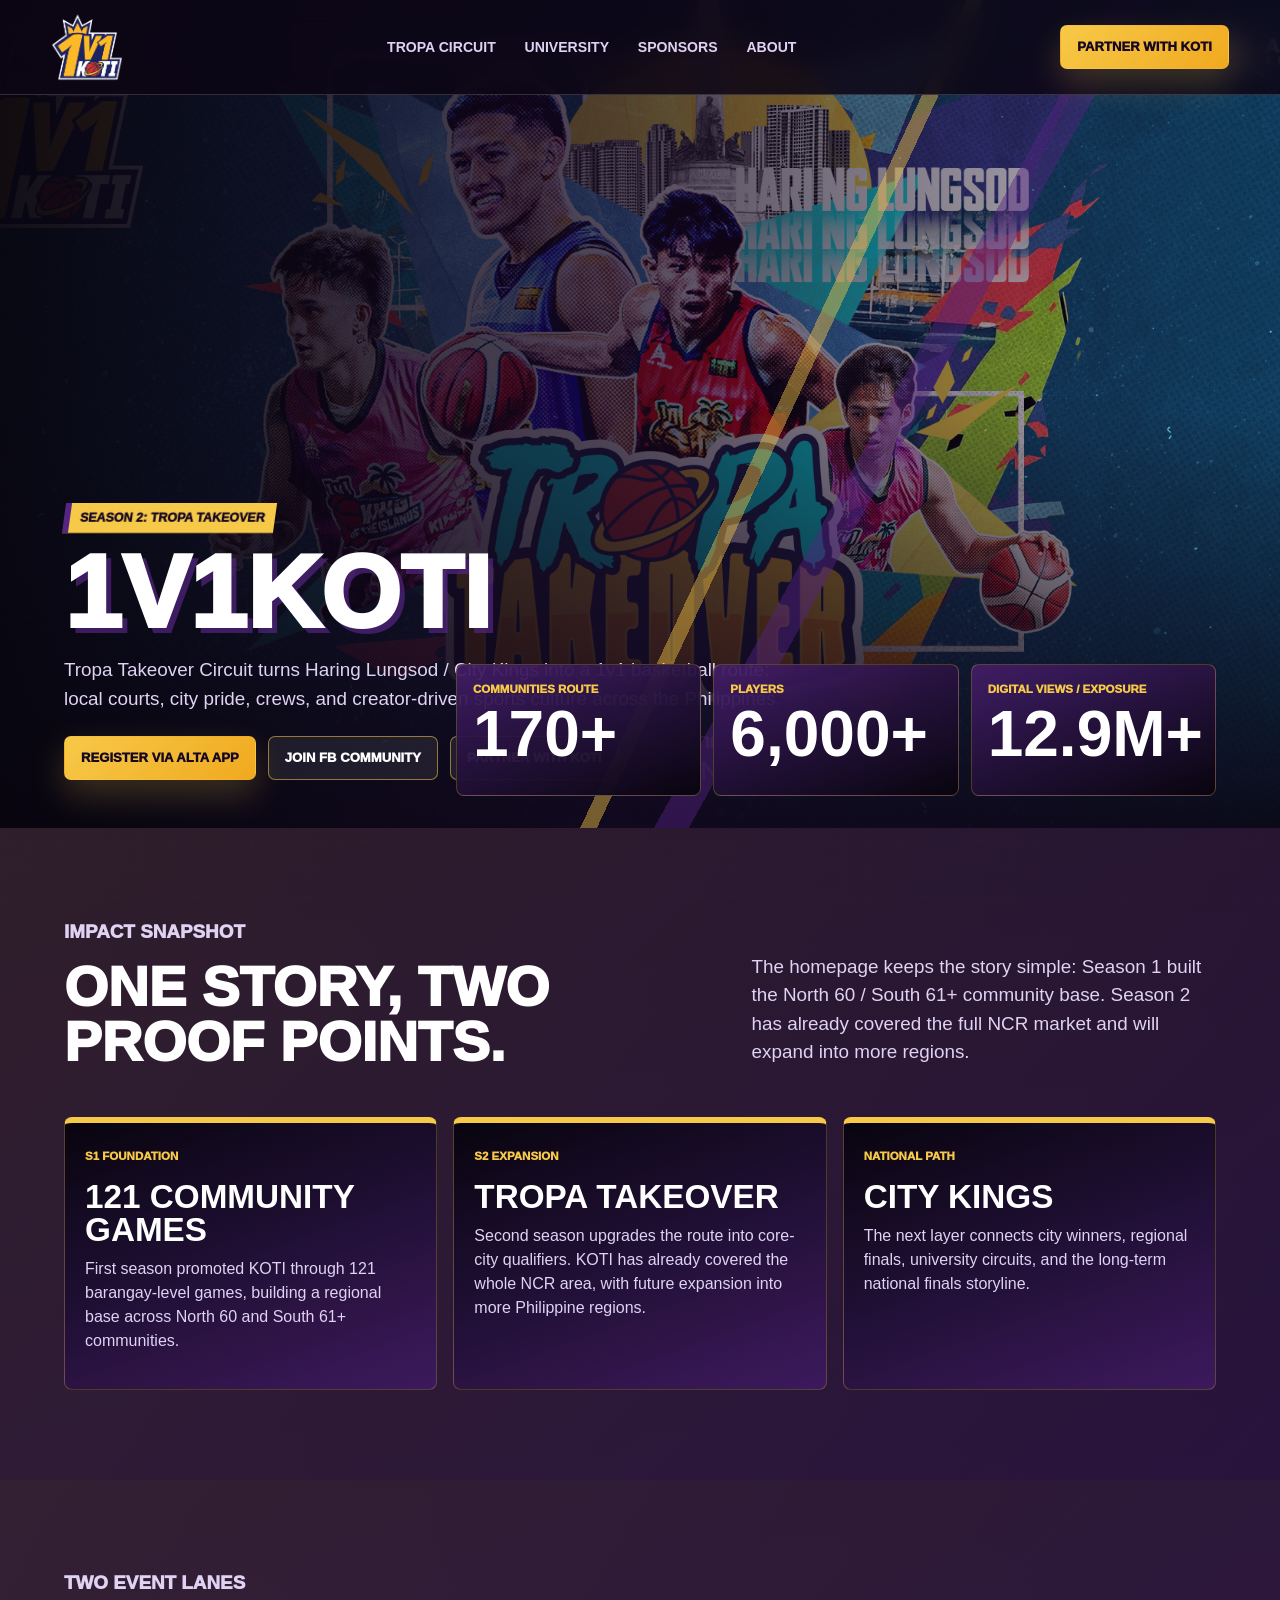
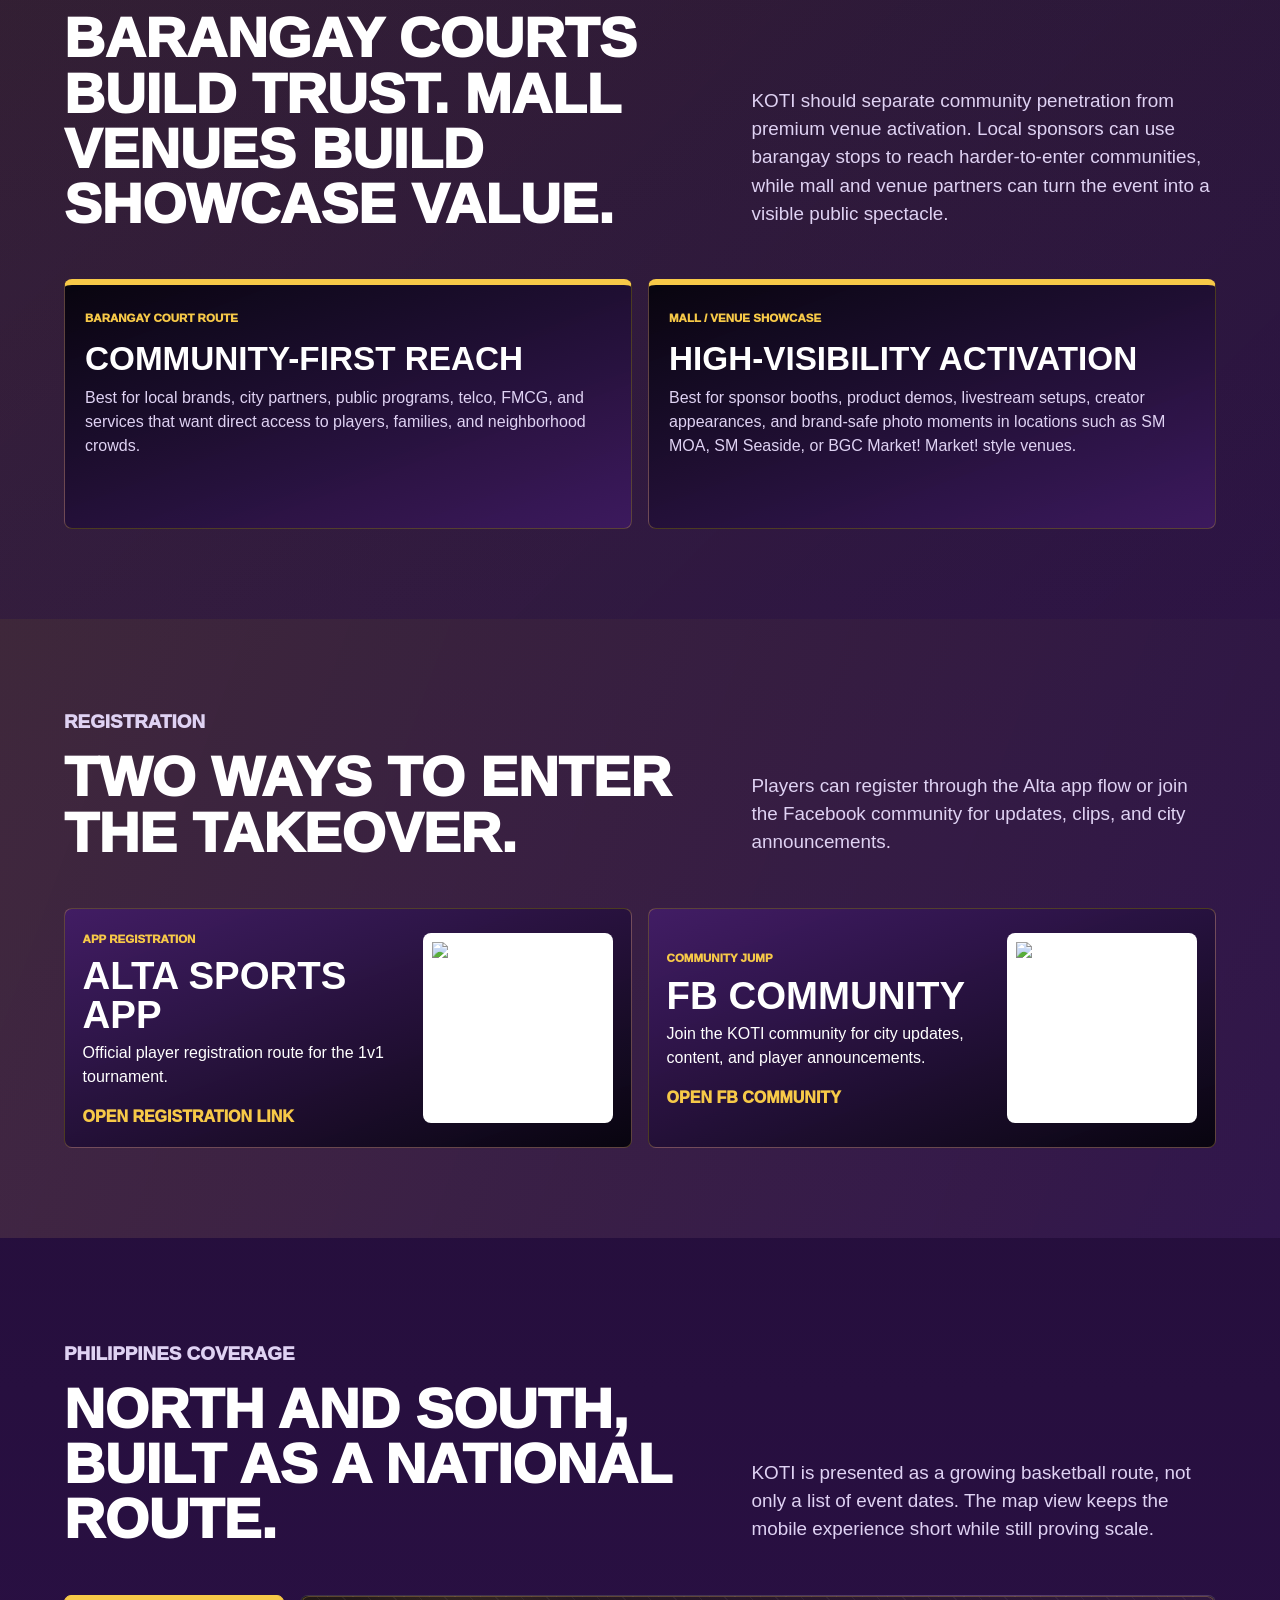
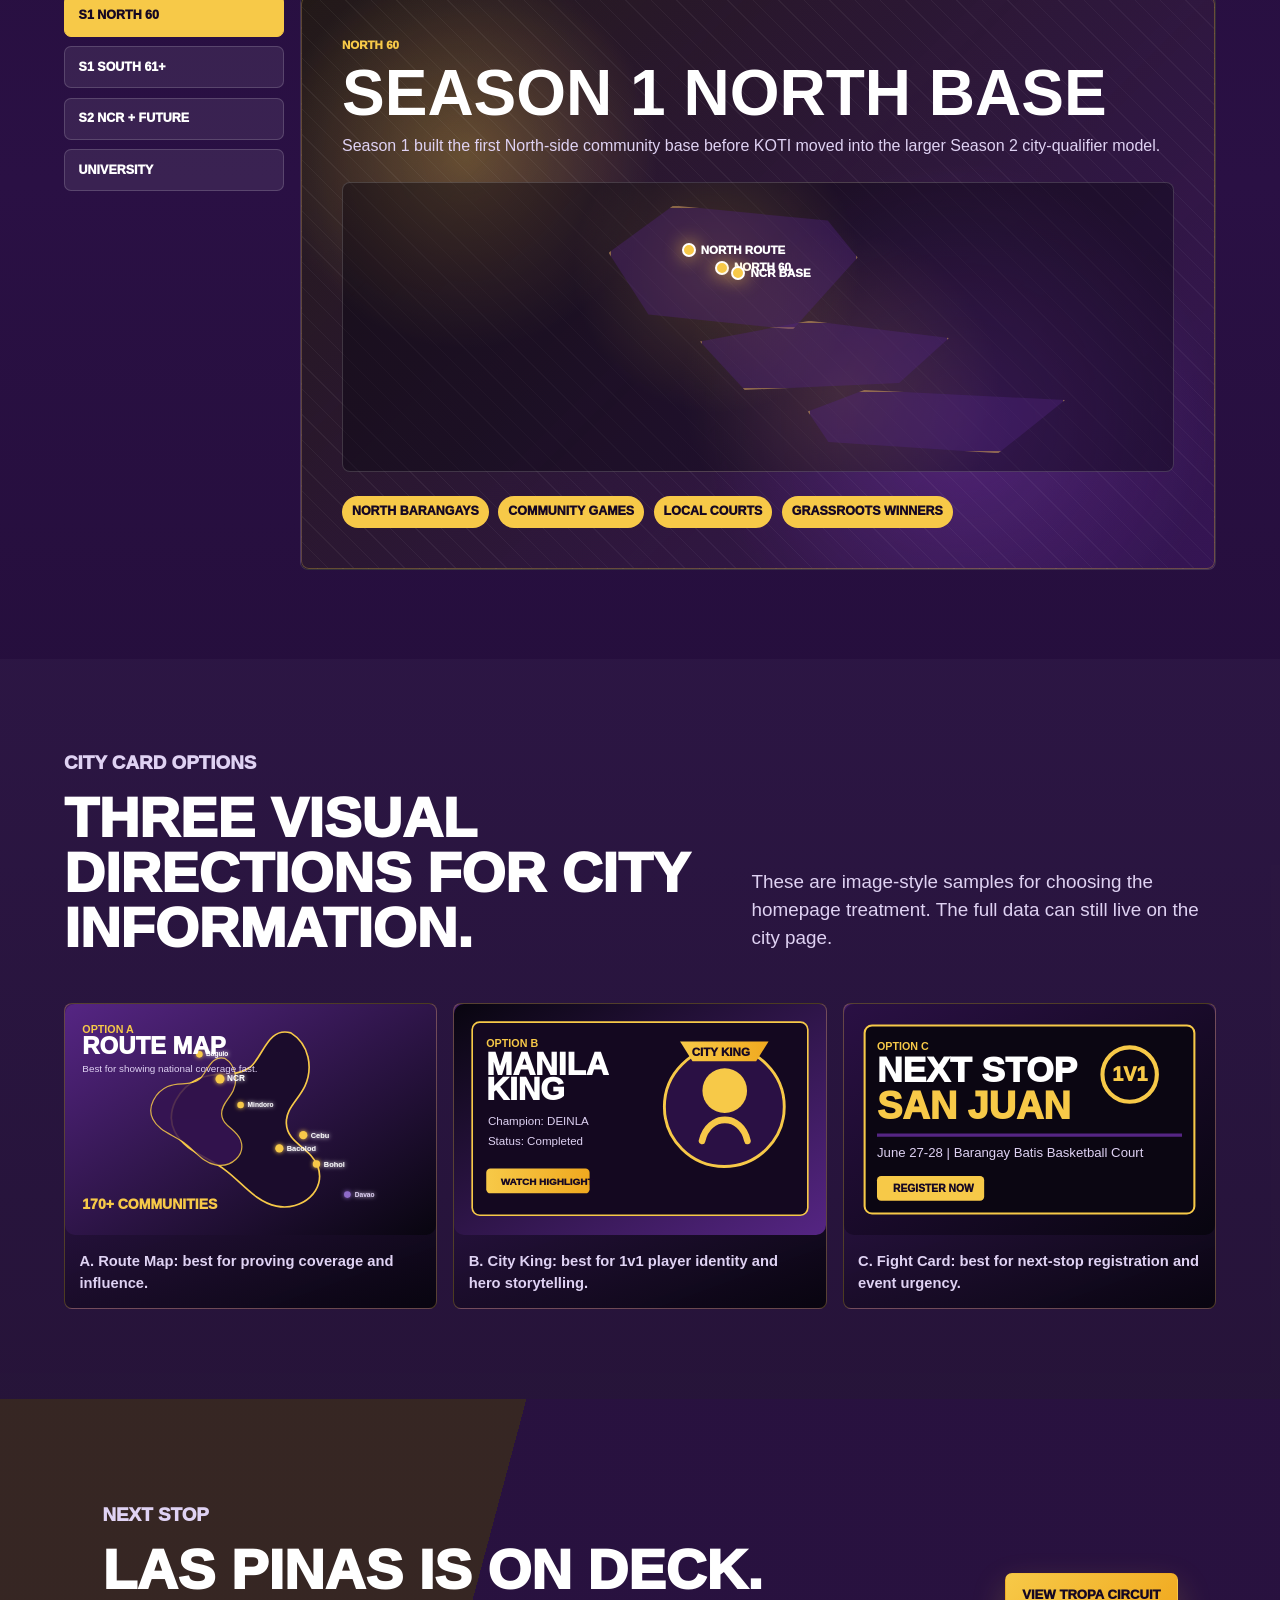
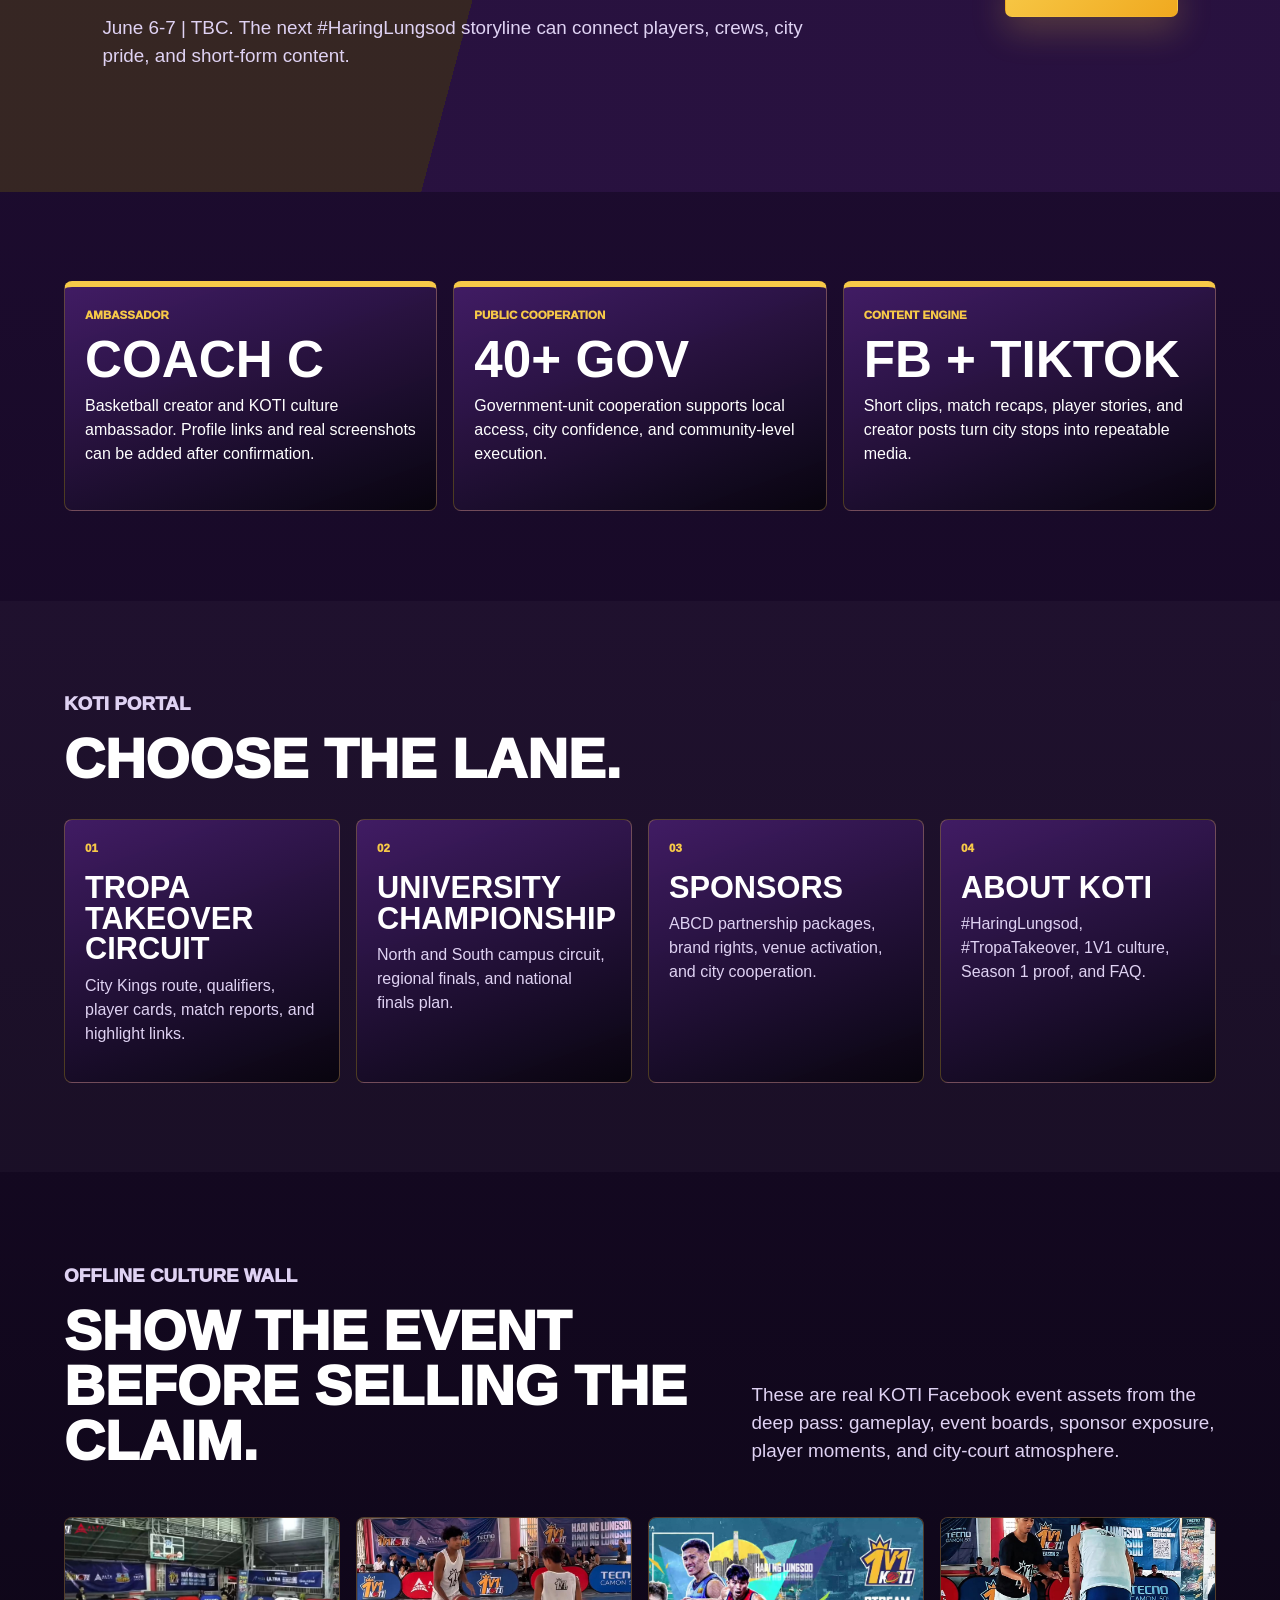
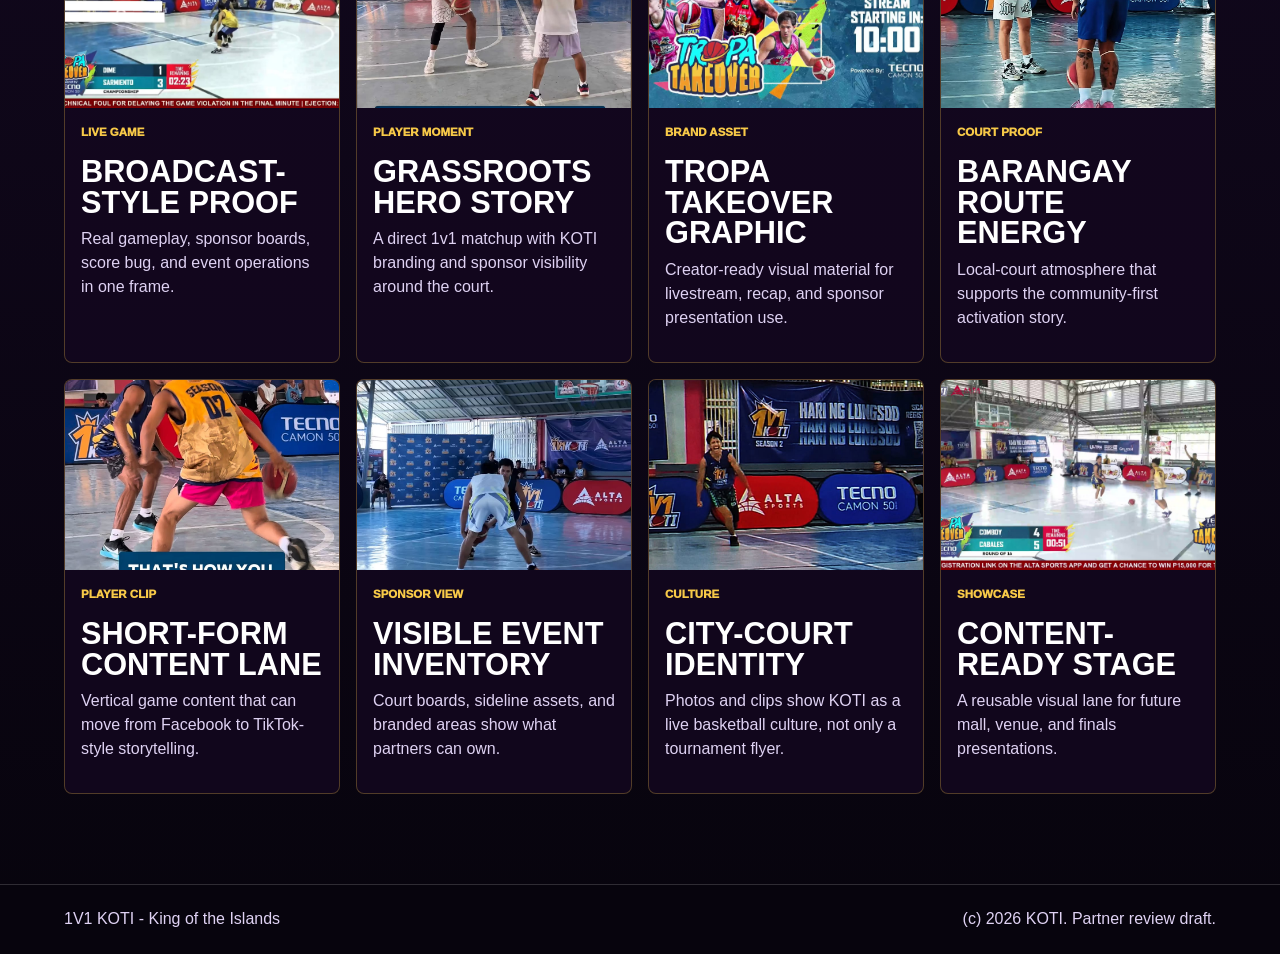
==== commit 3311803a: "Clarify KOTI season coverage narrative" ====
--- a/index.html
+++ b/index.html
@@ -54,20 +54,20 @@
             <h2>One story, two proof points.</h2>
           </div>
           <p>
-            The homepage keeps the story simple: Season 1 proved the format through 121 community games.
-            Season 2 turns that proof into larger core-city qualifiers for players, crews, cities, and sponsors.
+            The homepage keeps the story simple: Season 1 built the North 60 / South 61+ community base.
+            Season 2 has already covered the full NCR market and will expand into more regions.
           </p>
         </div>
         <div class="impact-rail">
           <article>
             <span>S1 Foundation</span>
             <strong>121 Community Games</strong>
-            <p>First season promoted KOTI through 121 barangay-level games, split across 60 North and 61 South communities, then turned local winners into a finals storyline.</p>
+            <p>First season promoted KOTI through 121 barangay-level games, building a regional base across North 60 and South 61+ communities.</p>
           </article>
           <article>
             <span>S2 Expansion</span>
             <strong>Tropa Takeover</strong>
-            <p>Second season moves into core-city qualifiers. Seven stops are completed so far, reaching around 70 barangays, with a larger North / South route still expanding.</p>
+            <p>Second season upgrades the route into core-city qualifiers. KOTI has already covered the whole NCR area, with future expansion into more Philippine regions.</p>
           </article>
           <article>
             <span>National Path</span>
@@ -145,9 +145,9 @@
         </div>
         <div class="coverage-shell">
           <div class="map-tabs" aria-label="Coverage filters">
-            <button class="map-tab active" type="button" data-map-tab="north">North 110+</button>
-            <button class="map-tab" type="button" data-map-tab="south">South 60+</button>
-            <button class="map-tab" type="button" data-map-tab="next">To Cover</button>
+            <button class="map-tab active" type="button" data-map-tab="north">S1 North 60</button>
+            <button class="map-tab" type="button" data-map-tab="south">S1 South 61+</button>
+            <button class="map-tab" type="button" data-map-tab="next">S2 NCR + Future</button>
             <button class="map-tab" type="button" data-map-tab="university">University</button>
           </div>
           <div class="coverage-map" id="coverage-map" aria-live="polite"></div>
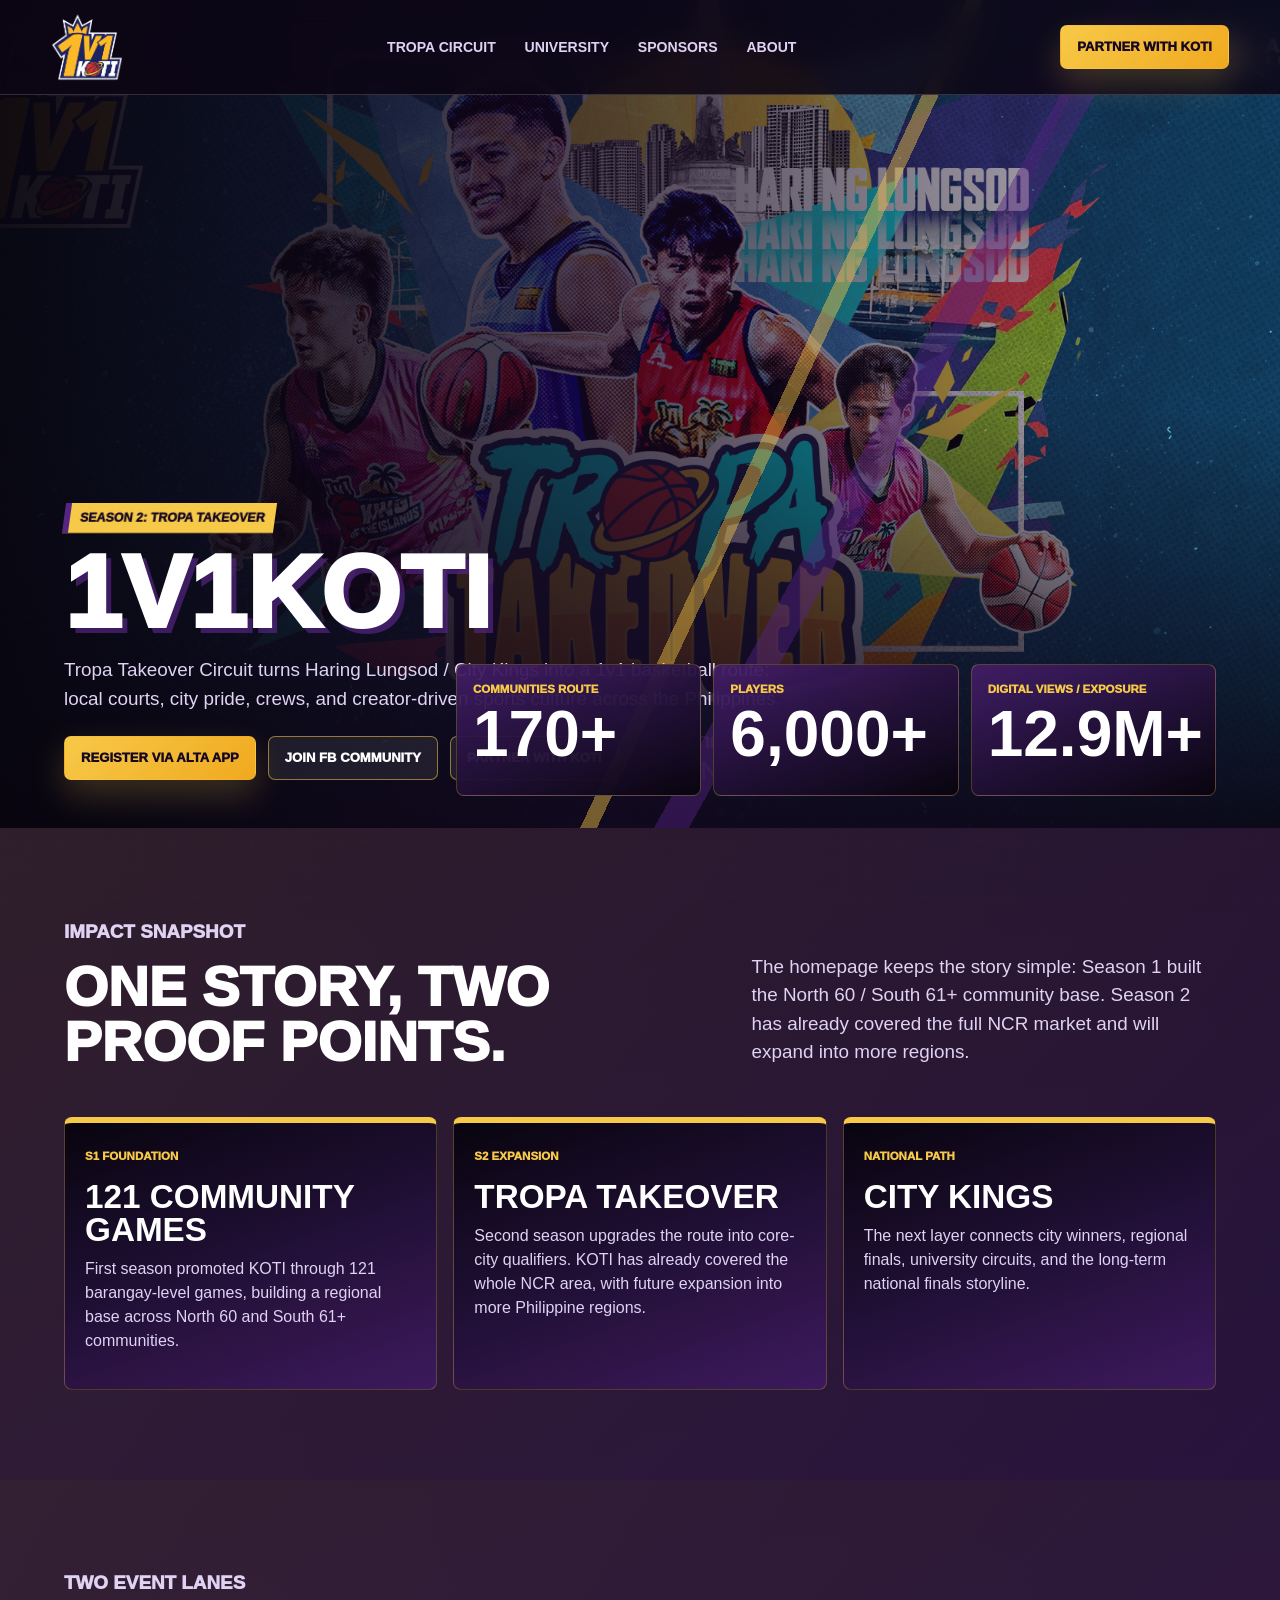
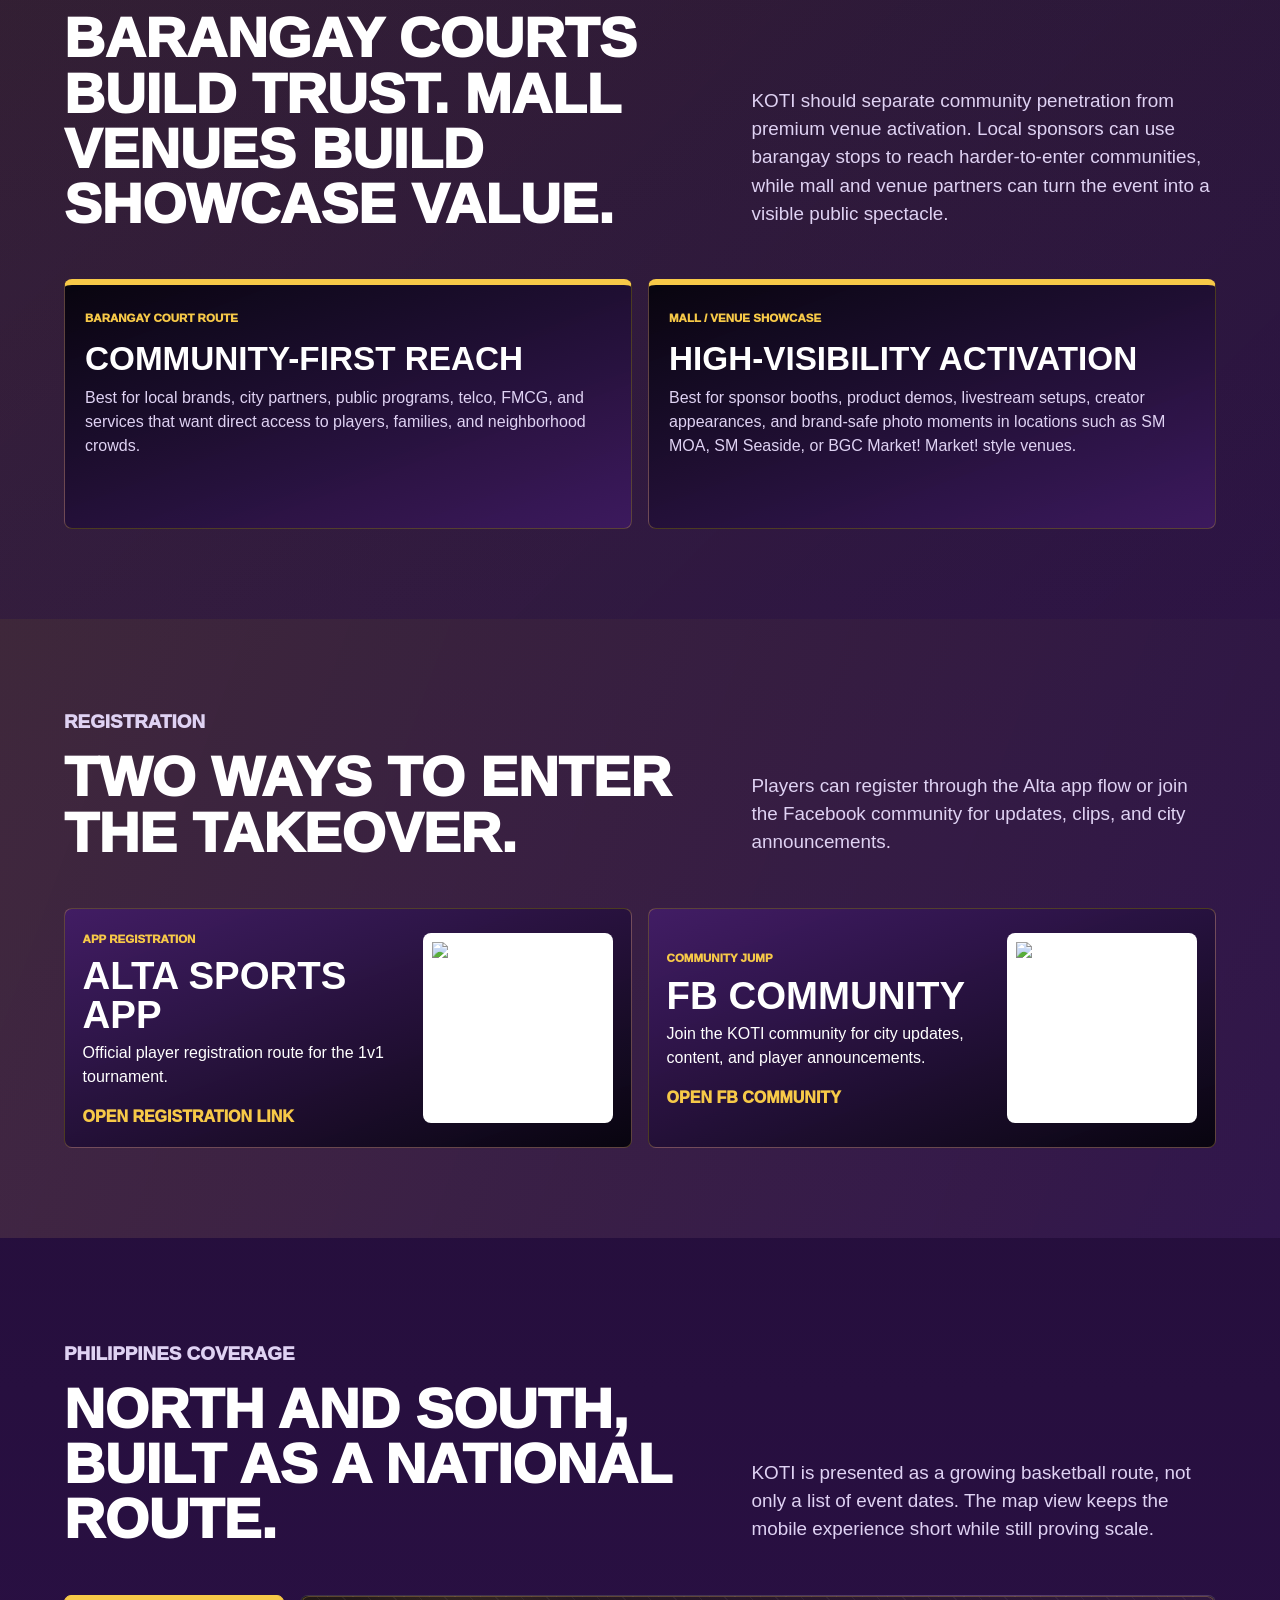
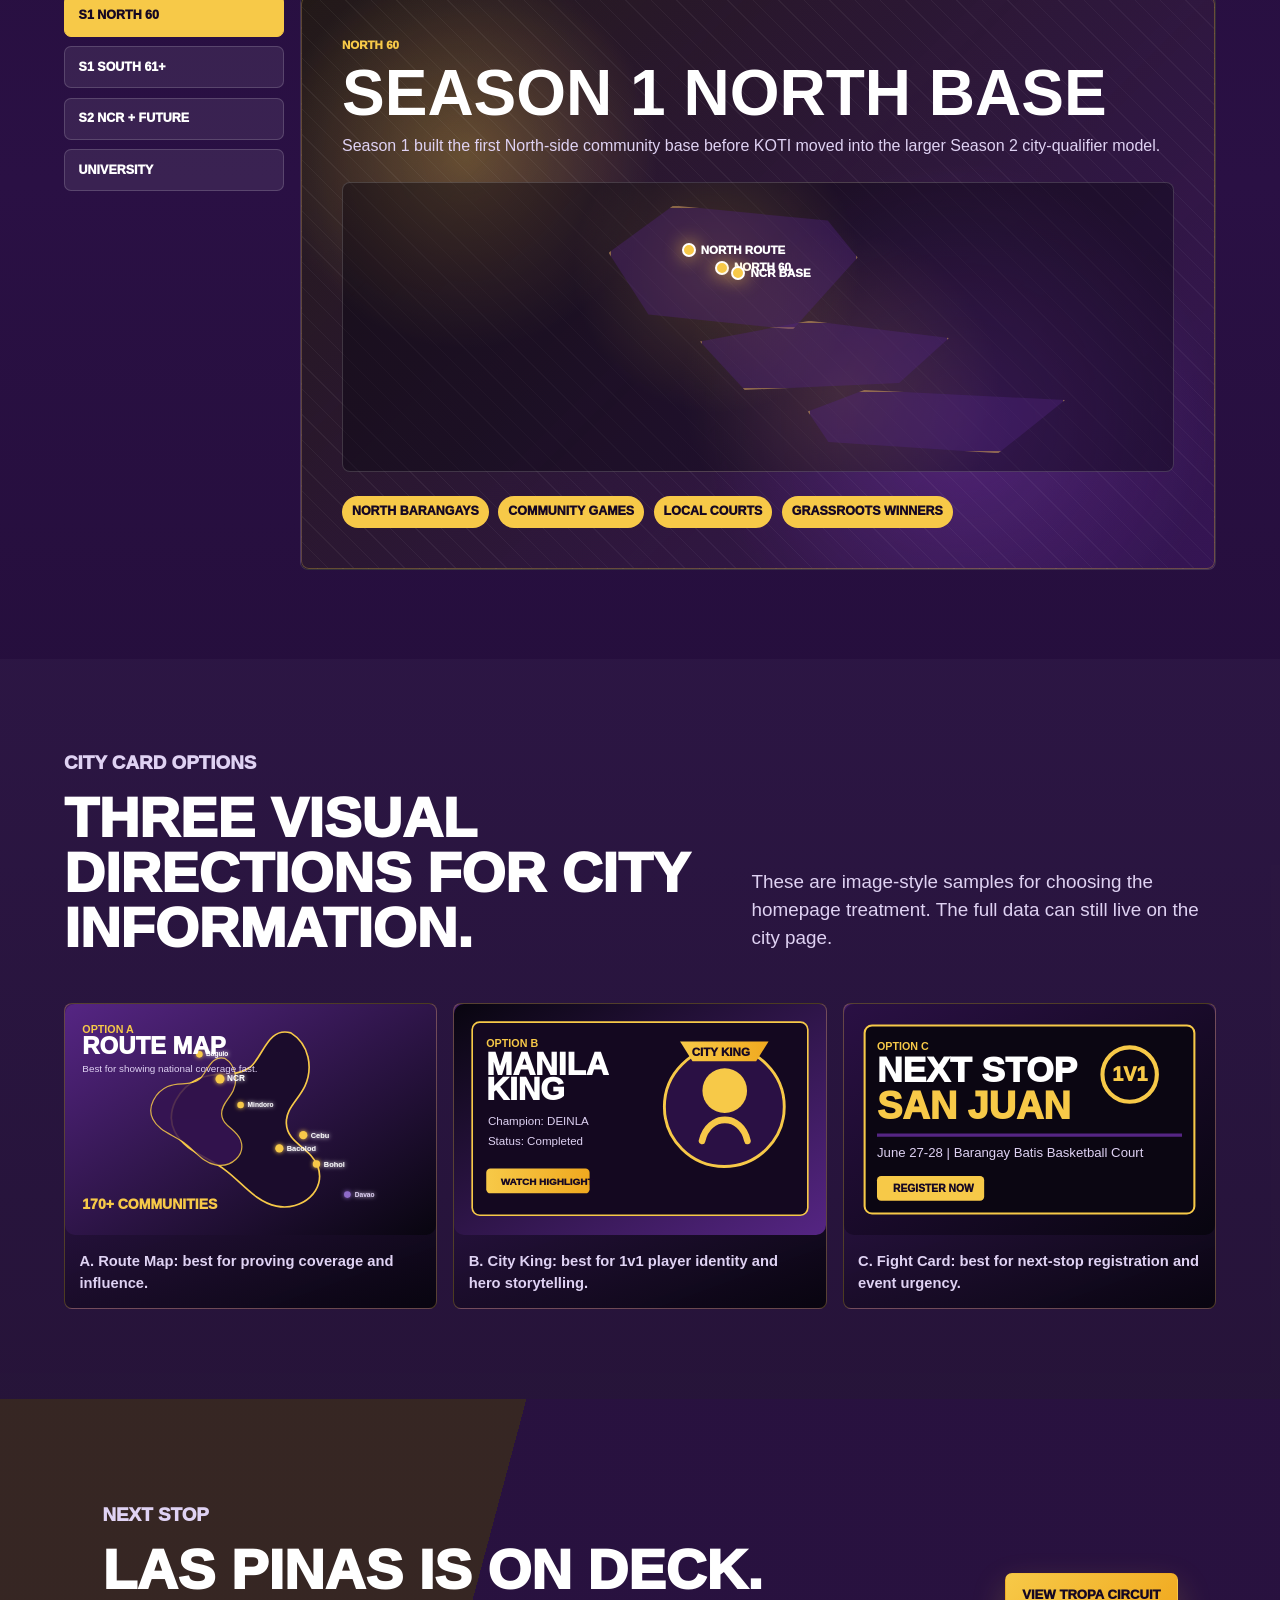
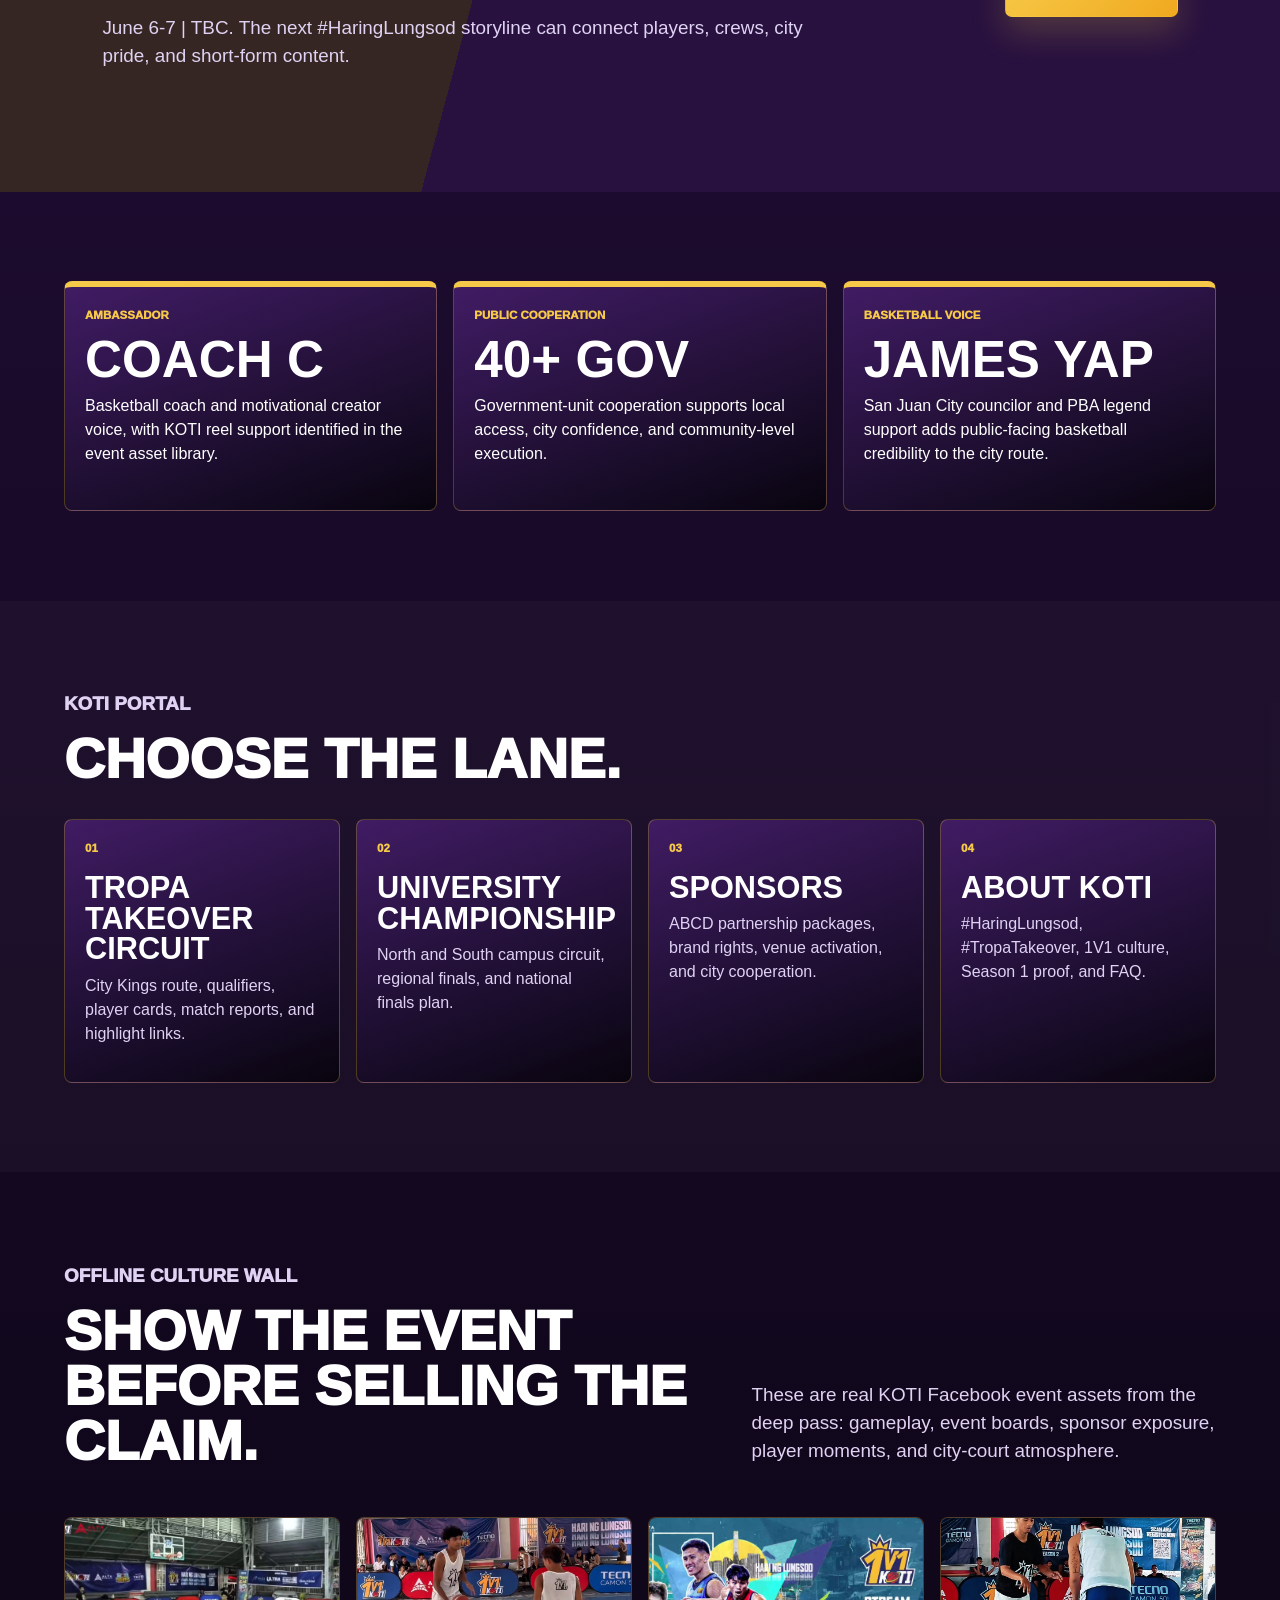
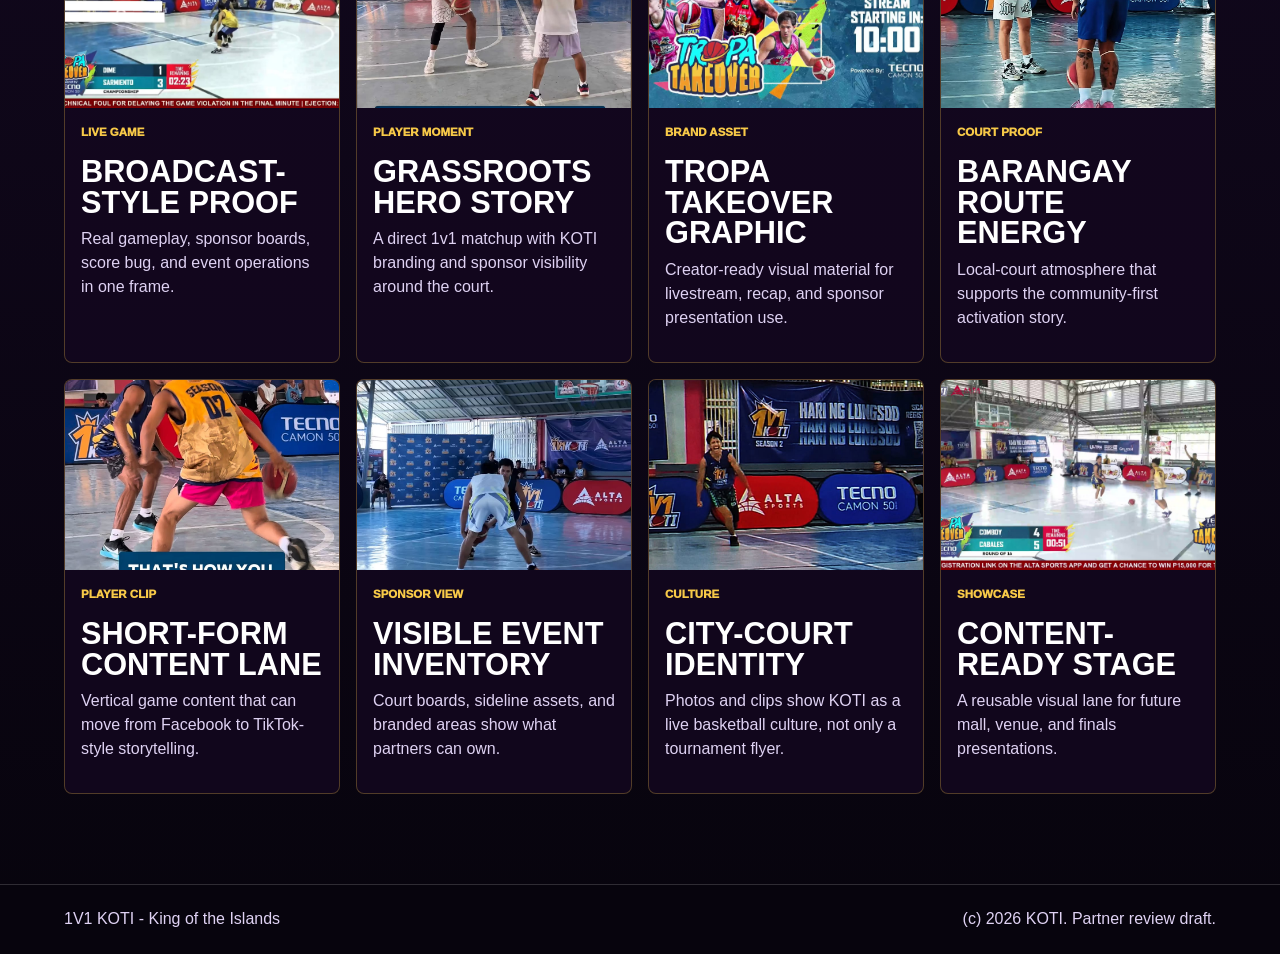
==== commit d30a5ee6: "Add sponsor and influence proof" ====
--- a/index.html
+++ b/index.html
@@ -194,7 +194,7 @@
           <article>
             <span>Ambassador</span>
             <strong>Coach C</strong>
-            <p>Basketball creator and KOTI culture ambassador. Profile links and real screenshots can be added after confirmation.</p>
+            <p>Basketball coach and motivational creator voice, with KOTI reel support identified in the event asset library.</p>
           </article>
           <article>
             <span>Public Cooperation</span>
@@ -202,9 +202,9 @@
             <p>Government-unit cooperation supports local access, city confidence, and community-level execution.</p>
           </article>
           <article>
-            <span>Content Engine</span>
-            <strong>FB + TikTok</strong>
-            <p>Short clips, match recaps, player stories, and creator posts turn city stops into repeatable media.</p>
+            <span>Basketball Voice</span>
+            <strong>James Yap</strong>
+            <p>San Juan City councilor and PBA legend support adds public-facing basketball credibility to the city route.</p>
           </article>
         </div>
       </section>
--- a/styles.css
+++ b/styles.css
@@ -638,7 +638,9 @@
 .sponsor-fit-grid,
 .local-playbook-grid,
 .sponsor-jump-grid,
-.sponsor-evidence-grid {
+.sponsor-evidence-grid,
+.partner-proof-grid,
+.influence-proof-grid {
   display: grid;
   gap: 1rem;
 }
@@ -651,6 +653,7 @@
 .route-type-section,
 .sponsor-jump-section,
 .sponsor-evidence-section,
+.partner-proof-section,
 .sponsor-thesis-section,
 .activation-lanes-section,
 .season-proof-section,
@@ -709,6 +712,65 @@
 
 .sponsor-evidence-grid {
   grid-template-columns: repeat(3, minmax(0, 1fr));
+}
+
+.partner-proof-grid {
+  grid-template-columns: repeat(2, minmax(0, 1fr));
+}
+
+.influence-proof-grid {
+  grid-template-columns: repeat(3, minmax(0, 1fr));
+  margin-top: 1rem;
+}
+
+.brand-board,
+.influence-proof-grid article {
+  min-height: 250px;
+  padding: 1.25rem;
+  border: 1px solid rgba(247, 201, 72, 0.28);
+  border-top: 6px solid var(--gold);
+  border-radius: 8px;
+  background:
+    linear-gradient(160deg, rgba(8, 5, 15, 0.92), rgba(85, 37, 131, 0.66)),
+    rgba(8, 5, 15, 0.84);
+}
+
+.brand-board span,
+.influence-proof-grid span {
+  color: var(--gold);
+  font-size: 0.72rem;
+  font-weight: 1000;
+  text-transform: uppercase;
+}
+
+.brand-board strong,
+.influence-proof-grid strong {
+  display: block;
+  margin: 0.8rem 0 1rem;
+  font-size: clamp(1.65rem, 3vw, 2.65rem);
+  line-height: 0.96;
+  text-transform: uppercase;
+}
+
+.influence-proof-grid p {
+  color: var(--muted);
+}
+
+.brand-cloud {
+  display: flex;
+  flex-wrap: wrap;
+  gap: 0.65rem;
+}
+
+.brand-cloud i {
+  min-height: 38px;
+  padding: 0.65rem 0.8rem;
+  border: 1px solid rgba(247, 201, 72, 0.28);
+  border-radius: 6px;
+  color: var(--white);
+  background: rgba(255, 255, 255, 0.08);
+  font-style: normal;
+  font-weight: 900;
 }
 
 .sponsor-evidence-grid article {
@@ -1169,6 +1231,8 @@
   .local-playbook-grid,
   .sponsor-jump-grid,
   .sponsor-evidence-grid,
+  .partner-proof-grid,
+  .influence-proof-grid,
   .portal-grid,
   .portal-grid.three,
   .media-grid,
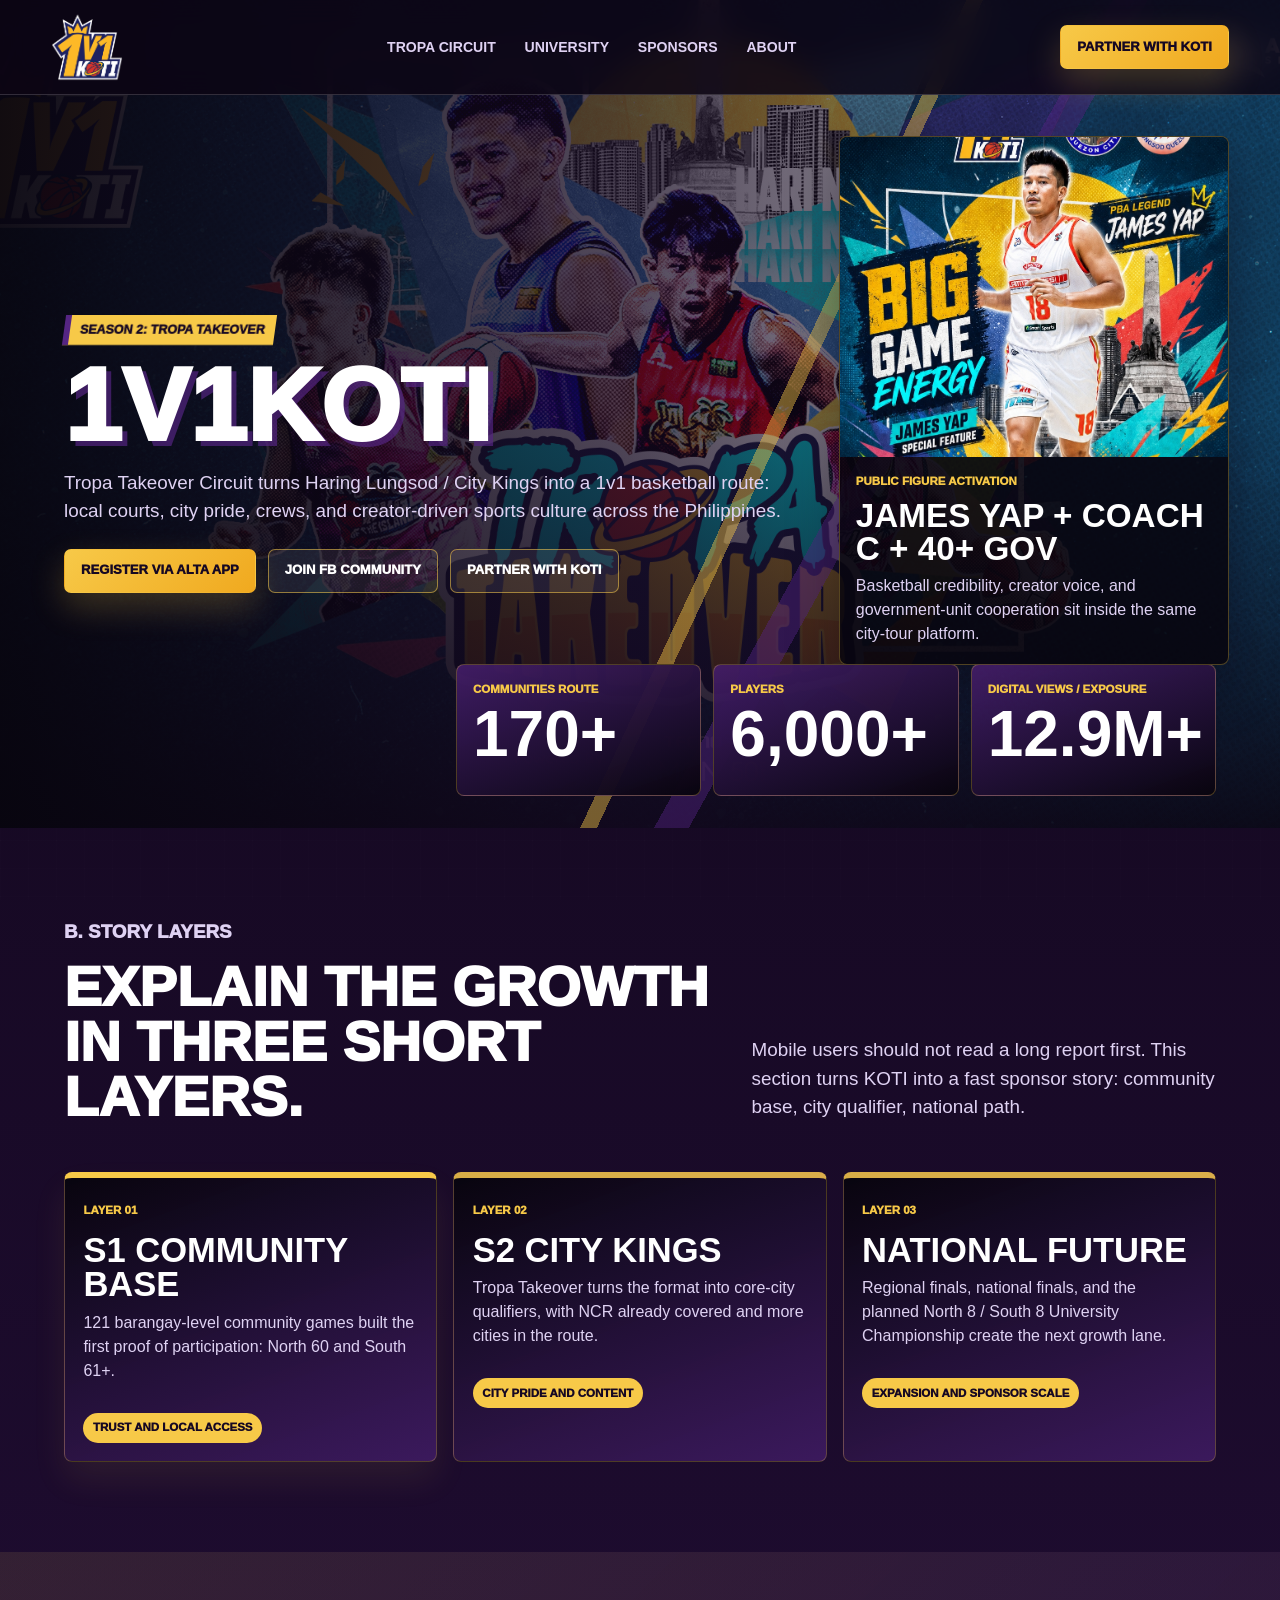
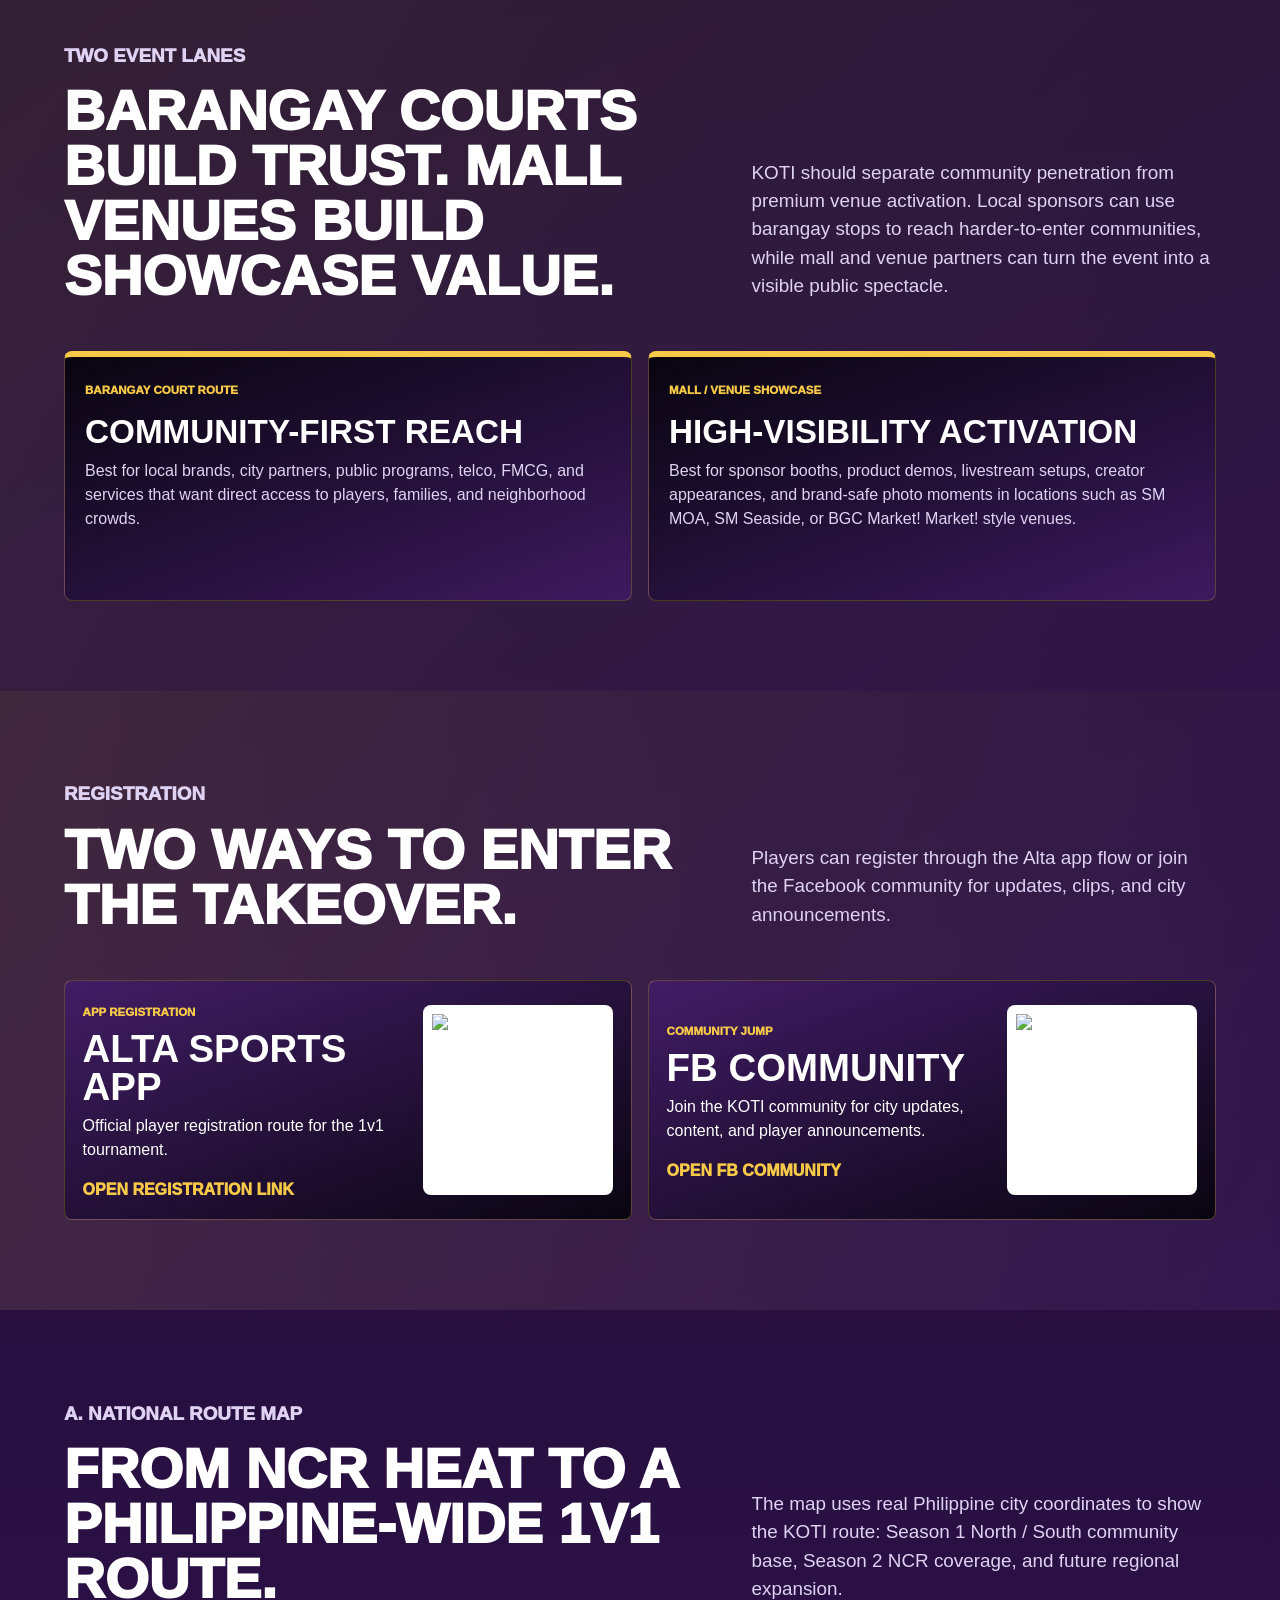
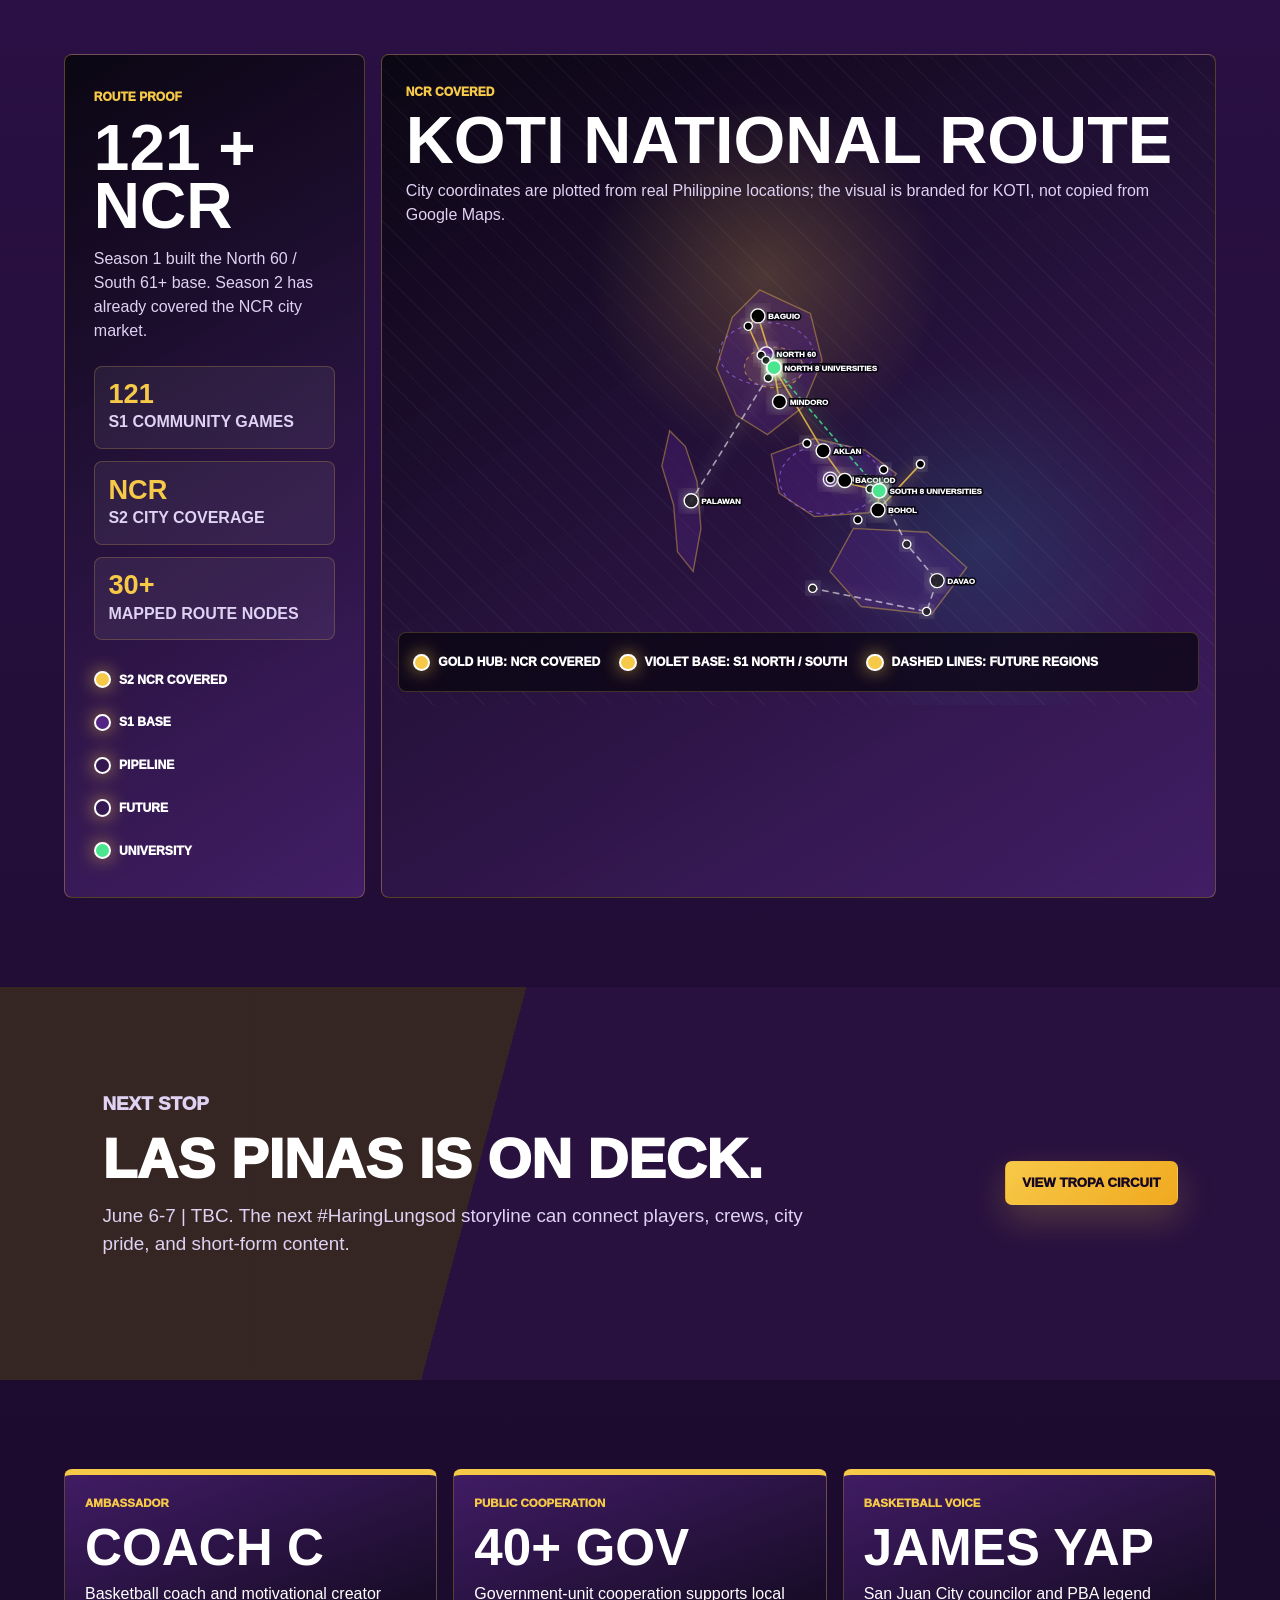
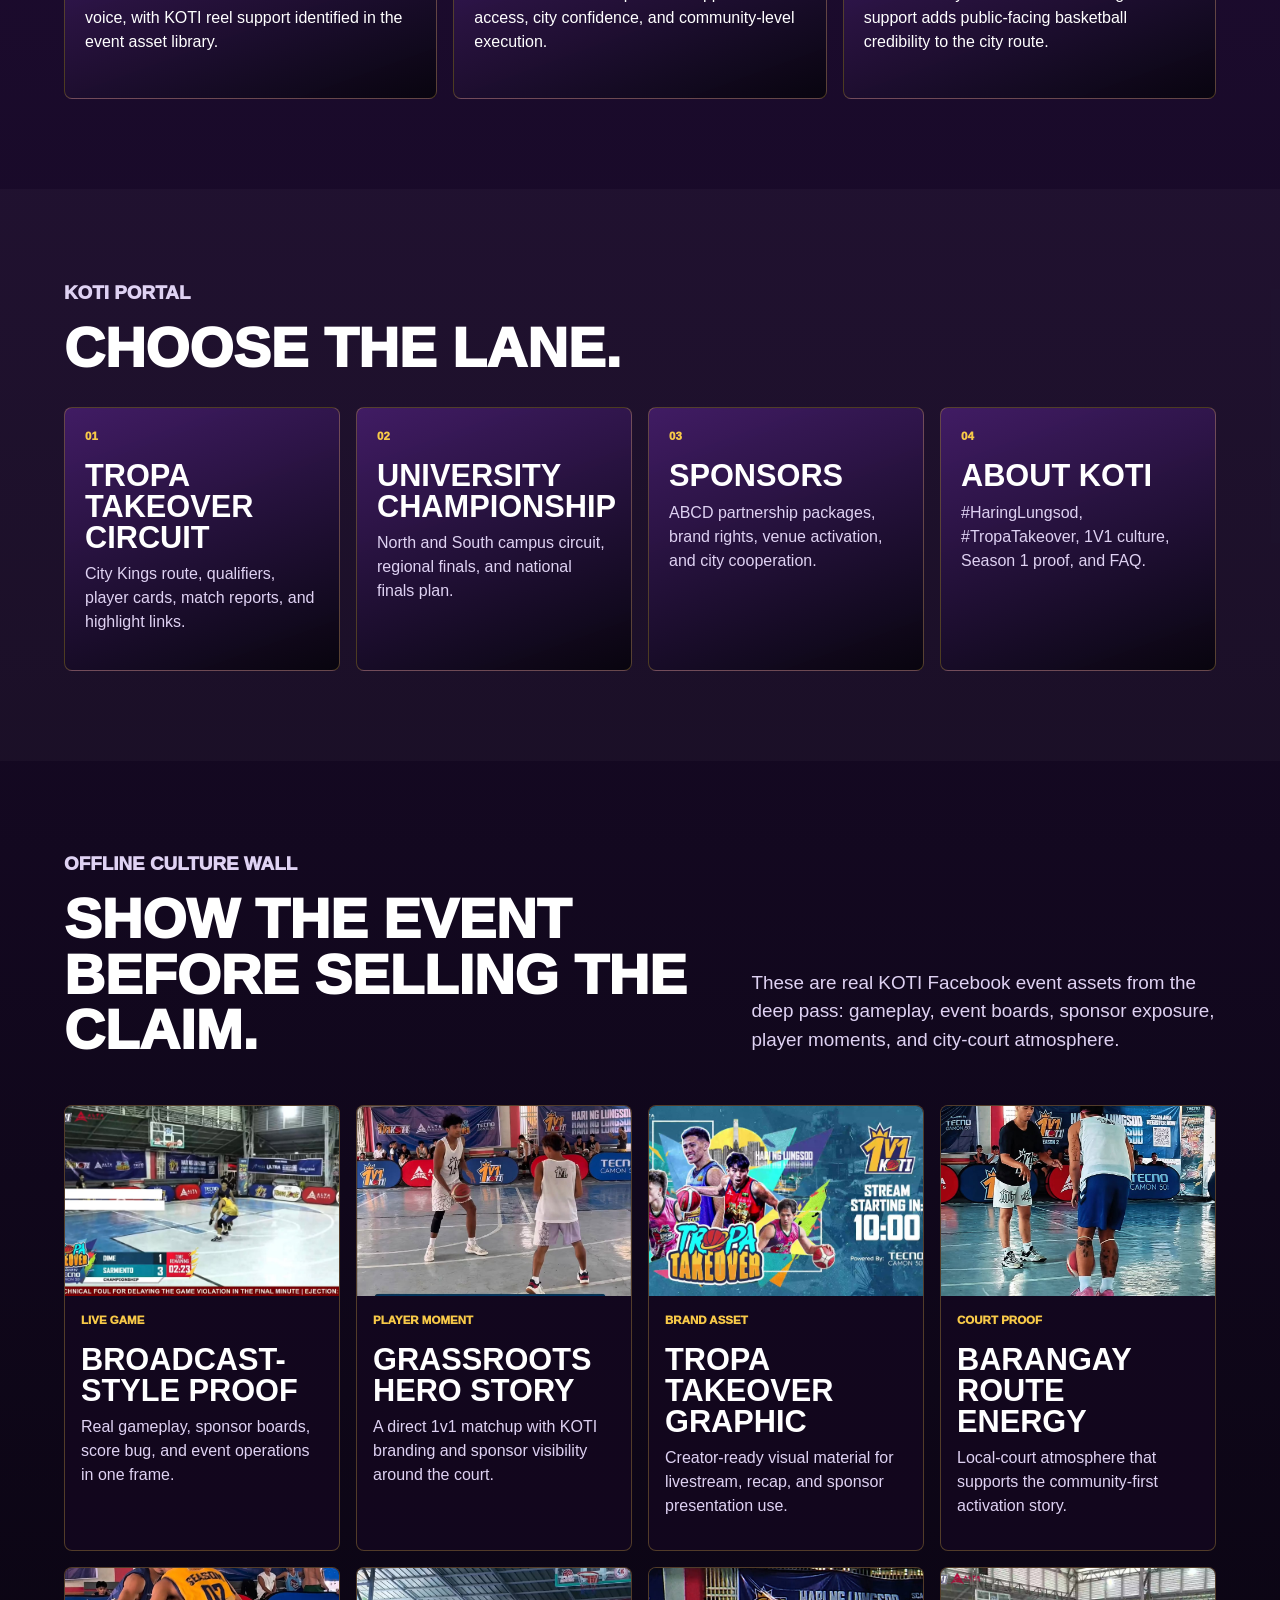
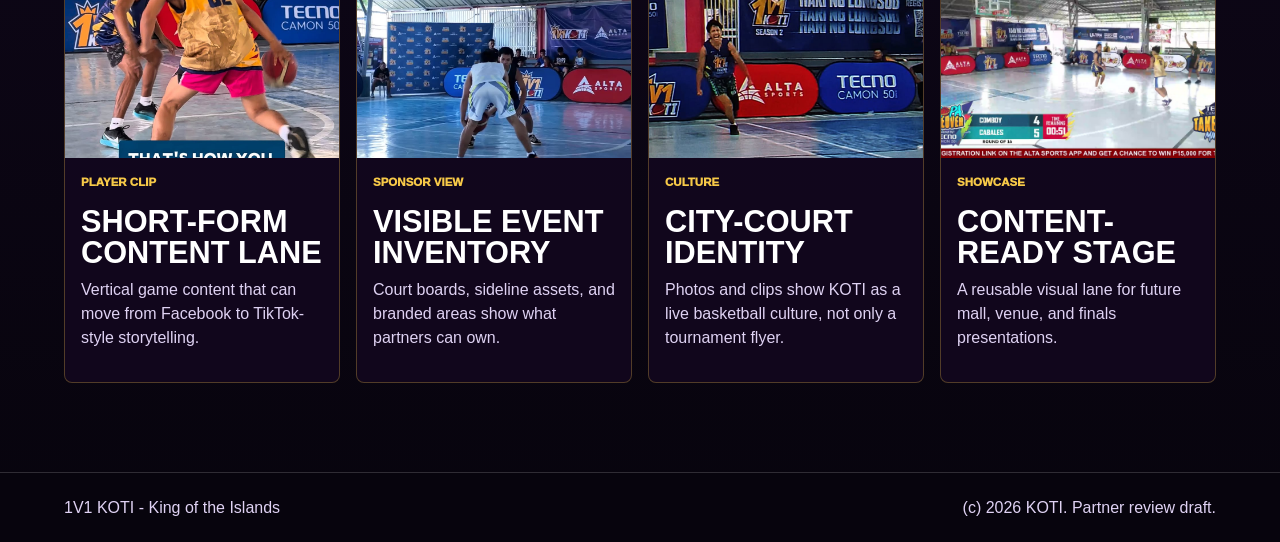
==== commit ab7da82a: "Refine homepage and sponsor story" ====
--- a/index.html
+++ b/index.html
@@ -40,6 +40,14 @@
             <a class="button ghost" href="sponsors.html">Partner With KOTI</a>
           </div>
         </div>
+        <aside class="hero-proof-board" aria-label="KOTI influence proof">
+          <img src="assets/partners/james-yap-tropa-takeover.jpg" alt="James Yap KOTI Tropa Takeover special feature">
+          <div class="hero-proof-copy">
+            <span>Public Figure Activation</span>
+            <strong>James Yap + Coach C + 40+ GOV</strong>
+            <p>Basketball credibility, creator voice, and government-unit cooperation sit inside the same city-tour platform.</p>
+          </div>
+        </aside>
         <div class="metric-dock" aria-label="KOTI headline metrics">
           <article><span>Communities Route</span><strong>170+</strong></article>
           <article><span>Players</span><strong>6,000+</strong></article>
@@ -47,32 +55,35 @@
         </div>
       </section>
 
-      <section class="section impact-snapshot">
-        <div class="section-heading split-heading">
-          <div>
-            <p class="eyebrow">Impact Snapshot</p>
-            <h2>One story, two proof points.</h2>
-          </div>
-          <p>
-            The homepage keeps the story simple: Season 1 built the North 60 / South 61+ community base.
-            Season 2 has already covered the full NCR market and will expand into more regions.
-          </p>
-        </div>
-        <div class="impact-rail">
-          <article>
-            <span>S1 Foundation</span>
-            <strong>121 Community Games</strong>
-            <p>First season promoted KOTI through 121 barangay-level games, building a regional base across North 60 and South 61+ communities.</p>
-          </article>
-          <article>
-            <span>S2 Expansion</span>
-            <strong>Tropa Takeover</strong>
-            <p>Second season upgrades the route into core-city qualifiers. KOTI has already covered the whole NCR area, with future expansion into more Philippine regions.</p>
-          </article>
-          <article>
-            <span>National Path</span>
-            <strong>City Kings</strong>
-            <p>The next layer connects city winners, regional finals, university circuits, and the long-term national finals storyline.</p>
+      <section class="section story-layer-section">
+        <div class="section-heading split-heading">
+          <div>
+            <p class="eyebrow">B. Story Layers</p>
+            <h2>Explain the growth in three short layers.</h2>
+          </div>
+          <p>
+            Mobile users should not read a long report first. This section turns KOTI into a fast sponsor story:
+            community base, city qualifier, national path.
+          </p>
+        </div>
+        <div class="story-layer-grid">
+          <article class="active">
+            <span>Layer 01</span>
+            <strong>S1 Community Base</strong>
+            <p>121 barangay-level community games built the first proof of participation: North 60 and South 61+.</p>
+            <i>Trust and local access</i>
+          </article>
+          <article>
+            <span>Layer 02</span>
+            <strong>S2 City Kings</strong>
+            <p>Tropa Takeover turns the format into core-city qualifiers, with NCR already covered and more cities in the route.</p>
+            <i>City pride and content</i>
+          </article>
+          <article>
+            <span>Layer 03</span>
+            <strong>National Future</strong>
+            <p>Regional finals, national finals, and the planned North 8 / South 8 University Championship create the next growth lane.</p>
+            <i>Expansion and sponsor scale</i>
           </article>
         </div>
       </section>
@@ -132,49 +143,36 @@
         </div>
       </section>
 
-      <section class="section tight-section">
-        <div class="section-heading split-heading">
-          <div>
-            <p class="eyebrow">Philippines Coverage</p>
-            <h2>North and South, built as a national route.</h2>
-          </div>
-          <p>
-            KOTI is presented as a growing basketball route, not only a list of event dates.
-            The map view keeps the mobile experience short while still proving scale.
-          </p>
-        </div>
-        <div class="coverage-shell">
-          <div class="map-tabs" aria-label="Coverage filters">
-            <button class="map-tab active" type="button" data-map-tab="north">S1 North 60</button>
-            <button class="map-tab" type="button" data-map-tab="south">S1 South 61+</button>
-            <button class="map-tab" type="button" data-map-tab="next">S2 NCR + Future</button>
-            <button class="map-tab" type="button" data-map-tab="university">University</button>
-          </div>
-          <div class="coverage-map" id="coverage-map" aria-live="polite"></div>
-        </div>
-      </section>
-
-      <section class="section card-options-section">
-        <div class="section-heading split-heading">
-          <div>
-            <p class="eyebrow">City Card Options</p>
-            <h2>Three visual directions for city information.</h2>
-          </div>
-          <p>These are image-style samples for choosing the homepage treatment. The full data can still live on the city page.</p>
-        </div>
-        <div class="option-grid">
-          <figure>
-            <img src="assets/city-card-option-map.svg" alt="Map route city card option">
-            <figcaption>A. Route Map: best for proving coverage and influence.</figcaption>
-          </figure>
-          <figure>
-            <img src="assets/city-card-option-king.svg" alt="City king player card option">
-            <figcaption>B. City King: best for 1v1 player identity and hero storytelling.</figcaption>
-          </figure>
-          <figure>
-            <img src="assets/city-card-option-fight.svg" alt="Fight card schedule option">
-            <figcaption>C. Fight Card: best for next-stop registration and event urgency.</figcaption>
-          </figure>
+      <section class="section national-route-section">
+        <div class="section-heading split-heading">
+          <div>
+            <p class="eyebrow">A. National Route Map</p>
+            <h2>From NCR heat to a Philippine-wide 1v1 route.</h2>
+          </div>
+          <p>
+            The map uses real Philippine city coordinates to show the KOTI route:
+            Season 1 North / South community base, Season 2 NCR coverage, and future regional expansion.
+          </p>
+        </div>
+        <div class="national-route-shell">
+          <aside class="route-proof-panel">
+            <span>Route Proof</span>
+            <strong>121 + NCR</strong>
+            <p>Season 1 built the North 60 / South 61+ base. Season 2 has already covered the NCR city market.</p>
+            <div class="route-stat-list">
+              <i><b>121</b><em>S1 community games</em></i>
+              <i><b>NCR</b><em>S2 city coverage</em></i>
+              <i><b>30+</b><em>mapped route nodes</em></i>
+            </div>
+            <div class="route-legend" aria-label="National route map legend">
+              <i class="legend-completed">S2 NCR covered</i>
+              <i class="legend-s1">S1 base</i>
+              <i class="legend-pipeline">Pipeline</i>
+              <i class="legend-future">Future</i>
+              <i class="legend-campus">University</i>
+            </div>
+          </aside>
+          <div class="national-route-map" id="national-route-map" aria-live="polite"></div>
         </div>
       </section>
 
--- a/styles.css
+++ b/styles.css
@@ -181,6 +181,55 @@
   width: min(880px, 100%);
 }
 
+.home-hero {
+  align-items: center;
+}
+
+.hero-proof-board {
+  position: absolute;
+  z-index: 3;
+  top: 8.5rem;
+  right: clamp(1rem, 4vw, 4rem);
+  width: min(390px, 36vw);
+  border: 1px solid rgba(247, 201, 72, 0.3);
+  border-radius: 8px;
+  overflow: hidden;
+  background: rgba(8, 5, 15, 0.86);
+  box-shadow: 0 24px 50px rgba(8, 5, 15, 0.38);
+}
+
+.hero-proof-board img {
+  width: 100%;
+  height: 320px;
+  object-fit: cover;
+  object-position: center 18%;
+}
+
+.hero-proof-copy {
+  padding: 1rem 1rem 1.1rem;
+}
+
+.hero-proof-copy span {
+  display: block;
+  color: var(--gold);
+  font-size: 0.72rem;
+  font-weight: 1000;
+  text-transform: uppercase;
+}
+
+.hero-proof-copy strong {
+  display: block;
+  margin: 0.55rem 0 0.55rem;
+  font-size: clamp(1.4rem, 2.6vw, 2.1rem);
+  line-height: 1;
+  text-transform: uppercase;
+}
+
+.hero-proof-copy p {
+  margin: 0;
+  color: var(--muted);
+}
+
 .eyebrow {
   margin: 0 0 0.8rem;
   color: var(--gold);
@@ -256,7 +305,6 @@
 .metric-dock article,
 .proof-grid article,
 .portal-card,
-.map-card,
 .city-card,
 .story-card,
 .format-grid article,
@@ -266,7 +314,6 @@
 .solution-grid article,
 .package-panel article,
 .registration-grid article,
-.option-grid figure,
 .faq-list details,
 .contact-section {
   border: 1px solid rgba(247, 201, 72, 0.28);
@@ -284,7 +331,6 @@
 .metric-dock span,
 .proof-grid span,
 .portal-card span,
-.map-card span,
 .city-card-head span,
 .story-card span,
 .format-grid span,
@@ -329,13 +375,392 @@
   max-width: 1240px;
 }
 
-.coverage-shell {
-  display: grid;
-  grid-template-columns: 220px minmax(0, 1fr);
+.national-route-shell {
+  display: grid;
+  grid-template-columns: minmax(260px, 0.36fr) minmax(0, 1fr);
   gap: 1rem;
-}
-
-.map-tabs,
+  align-items: stretch;
+}
+
+.route-proof-panel,
+.national-route-map {
+  border: 1px solid rgba(247, 201, 72, 0.3);
+  border-radius: 8px;
+  background:
+    linear-gradient(150deg, rgba(8, 5, 15, 0.94), rgba(85, 37, 131, 0.58)),
+    rgba(255, 255, 255, 0.03);
+}
+
+.route-proof-panel {
+  min-height: 650px;
+  padding: clamp(1.1rem, 3vw, 1.8rem);
+}
+
+.route-proof-panel > span,
+.route-map-title span {
+  color: var(--gold);
+  font-size: 0.75rem;
+  font-weight: 1000;
+  text-transform: uppercase;
+}
+
+.route-proof-panel > strong {
+  display: block;
+  margin: 0.75rem 0;
+  font-size: clamp(2.4rem, 5vw, 4.4rem);
+  line-height: 0.9;
+  text-transform: uppercase;
+}
+
+.route-proof-panel p,
+.route-map-title p {
+  color: var(--muted);
+}
+
+.route-stat-list {
+  display: grid;
+  gap: 0.75rem;
+  margin: 1.4rem 0;
+}
+
+.route-stat-list i {
+  display: grid;
+  gap: 0.2rem;
+  padding: 0.85rem;
+  border: 1px solid rgba(247, 201, 72, 0.22);
+  border-radius: 8px;
+  background: rgba(255, 255, 255, 0.06);
+  font-style: normal;
+}
+
+.route-stat-list b {
+  color: var(--gold);
+  font-size: 1.7rem;
+  line-height: 1;
+  text-transform: uppercase;
+}
+
+.route-stat-list em {
+  color: var(--muted);
+  font-style: normal;
+  font-weight: 800;
+  text-transform: uppercase;
+}
+
+.route-legend {
+  display: grid;
+  gap: 0.55rem;
+  margin-top: 1.25rem;
+}
+
+.route-legend i,
+.route-map-foot i {
+  position: relative;
+  display: inline-flex;
+  min-height: 34px;
+  align-items: center;
+  gap: 0.5rem;
+  color: var(--white);
+  font-style: normal;
+  font-size: 0.76rem;
+  font-weight: 1000;
+  text-transform: uppercase;
+}
+
+.route-legend i::before,
+.route-map-foot i::before {
+  content: "";
+  width: 0.82rem;
+  height: 0.82rem;
+  border: 2px solid var(--white);
+  border-radius: 999px;
+  background: var(--gold);
+  box-shadow: 0 0 18px rgba(247, 201, 72, 0.7);
+}
+
+.legend-s1::before {
+  background: var(--purple) !important;
+}
+
+.legend-pipeline::before {
+  background: var(--orange) !important;
+}
+
+.legend-future::before {
+  background: transparent !important;
+}
+
+.legend-campus::before {
+  background: var(--green) !important;
+}
+
+.national-route-map {
+  min-height: 650px;
+  overflow: hidden;
+}
+
+.route-map-stage {
+  position: relative;
+  min-height: 650px;
+  padding: clamp(1rem, 3vw, 1.5rem);
+  background:
+    radial-gradient(circle at 46% 34%, rgba(247, 201, 72, 0.22), transparent 11rem),
+    radial-gradient(circle at 72% 76%, rgba(24, 230, 239, 0.12), transparent 12rem),
+    repeating-linear-gradient(45deg, rgba(255, 255, 255, 0.04) 0 1px, transparent 1px 18px);
+}
+
+.route-map-title {
+  position: relative;
+  z-index: 2;
+  max-width: 780px;
+}
+
+.route-map-title strong {
+  display: block;
+  margin: 0.5rem 0;
+  font-size: clamp(2.2rem, 5.2vw, 5rem);
+  line-height: 0.9;
+  text-transform: uppercase;
+}
+
+.route-map-svg {
+  position: absolute;
+  inset: 0;
+  width: 100%;
+  height: 100%;
+  padding: clamp(7.5rem, 15vw, 12rem) clamp(1rem, 3vw, 2rem) 4.2rem;
+}
+
+.route-island {
+  fill: rgba(85, 37, 131, 0.36);
+  stroke: rgba(247, 201, 72, 0.4);
+  stroke-width: 0.35;
+}
+
+.coverage-halo {
+  fill: rgba(247, 201, 72, 0.1);
+  stroke: rgba(247, 201, 72, 0.56);
+  stroke-width: 0.28;
+  stroke-dasharray: 1 1;
+}
+
+.coverage-halo.north,
+.coverage-halo.south {
+  fill: rgba(85, 37, 131, 0.12);
+  stroke: rgba(167, 114, 255, 0.62);
+}
+
+.route-line {
+  fill: none;
+  stroke: var(--gold);
+  stroke-width: 0.42;
+  stroke-linecap: round;
+  stroke-linejoin: round;
+  opacity: 0.82;
+  filter: url("#routeGlow");
+}
+
+.route-line.future {
+  stroke: rgba(255, 255, 255, 0.7);
+  stroke-dasharray: 1.4 1.4;
+}
+
+.route-line.campus {
+  stroke: var(--green);
+  stroke-dasharray: 0.9 1.1;
+}
+
+.route-node circle {
+  fill: var(--gold);
+  stroke: var(--white);
+  stroke-width: 0.35;
+  filter: url("#routeGlow");
+}
+
+.route-node.s1 circle {
+  fill: var(--purple);
+}
+
+.route-node.pipeline circle {
+  fill: var(--orange);
+}
+
+.route-node.future circle {
+  fill: rgba(8, 5, 15, 0.85);
+}
+
+.route-node.campus circle {
+  fill: var(--green);
+}
+
+.route-node.hub circle {
+  fill: var(--gold);
+  stroke-width: 0.55;
+}
+
+.route-node text {
+  fill: var(--white);
+  paint-order: stroke;
+  stroke: rgba(8, 5, 15, 0.92);
+  stroke-width: 0.8;
+  font-size: 2.05px;
+  font-weight: 1000;
+  text-transform: uppercase;
+}
+
+.route-map-foot {
+  position: absolute;
+  z-index: 3;
+  right: 1rem;
+  bottom: 0.8rem;
+  left: 1rem;
+  display: flex;
+  flex-wrap: wrap;
+  gap: 0.8rem 1.2rem;
+  padding: 0.75rem 0.9rem;
+  border: 1px solid rgba(247, 201, 72, 0.22);
+  border-radius: 8px;
+  background: rgba(8, 5, 15, 0.72);
+  backdrop-filter: blur(12px);
+}
+
+.story-layer-grid {
+  display: grid;
+  grid-template-columns: repeat(3, minmax(0, 1fr));
+  gap: 1rem;
+}
+
+.story-layer-grid article {
+  min-height: 220px;
+  padding: 1.15rem;
+  border: 1px solid rgba(247, 201, 72, 0.28);
+  border-top: 6px solid rgba(247, 201, 72, 0.85);
+  border-radius: 8px;
+  background:
+    linear-gradient(160deg, rgba(8, 5, 15, 0.92), rgba(85, 37, 131, 0.66)),
+    rgba(8, 5, 15, 0.84);
+}
+
+.story-layer-grid article.active {
+  border-top-color: var(--gold);
+  box-shadow: 0 18px 34px rgba(247, 201, 72, 0.08);
+}
+
+.story-layer-grid span,
+.commercial-map-thesis span,
+.commercial-node span {
+  color: var(--gold);
+  font-size: 0.72rem;
+  font-weight: 1000;
+  text-transform: uppercase;
+}
+
+.story-layer-grid strong,
+.commercial-map-thesis strong,
+.commercial-node strong {
+  display: block;
+  margin: 0.75rem 0 0.55rem;
+  font-size: clamp(1.45rem, 2.7vw, 2.2rem);
+  line-height: 1;
+  text-transform: uppercase;
+}
+
+.story-layer-grid p,
+.commercial-map-thesis p,
+.commercial-node p {
+  color: var(--muted);
+}
+
+.story-layer-grid i {
+  display: inline-flex;
+  min-height: 30px;
+  align-items: center;
+  margin-top: 0.9rem;
+  padding: 0.3rem 0.6rem;
+  border-radius: 999px;
+  color: #160823;
+  background: var(--gold);
+  font-style: normal;
+  font-size: 0.72rem;
+  font-weight: 1000;
+  text-transform: uppercase;
+}
+
+.commercial-map-shell {
+  display: grid;
+  grid-template-columns: minmax(280px, 0.34fr) minmax(0, 1fr);
+  gap: 1rem;
+  align-items: stretch;
+}
+
+.commercial-map-thesis {
+  min-height: 520px;
+  padding: 1.2rem;
+  border: 1px solid rgba(247, 201, 72, 0.28);
+  border-radius: 8px;
+  background:
+    linear-gradient(160deg, rgba(8, 5, 15, 0.92), rgba(85, 37, 131, 0.7)),
+    rgba(8, 5, 15, 0.84);
+}
+
+.commercial-proof-strip {
+  display: grid;
+  grid-template-columns: repeat(2, minmax(0, 1fr));
+  gap: 0.65rem;
+  margin-top: 1rem;
+}
+
+.commercial-proof-strip i {
+  display: grid;
+  gap: 0.15rem;
+  padding: 0.8rem;
+  border: 1px solid rgba(247, 201, 72, 0.24);
+  border-radius: 8px;
+  background: rgba(255, 255, 255, 0.06);
+  font-style: normal;
+}
+
+.commercial-proof-strip b {
+  color: var(--gold);
+  font-size: 1.55rem;
+  line-height: 1;
+}
+
+.commercial-proof-strip em {
+  color: var(--muted);
+  font-style: normal;
+  font-weight: 800;
+  text-transform: uppercase;
+}
+
+.commercial-map-board {
+  min-height: 520px;
+  display: grid;
+  grid-template-columns: repeat(2, minmax(0, 1fr));
+  gap: 1rem;
+}
+
+.commercial-node {
+  min-height: 240px;
+  padding: 1.05rem;
+  border: 1px solid rgba(247, 201, 72, 0.28);
+  border-radius: 8px;
+  background:
+    linear-gradient(160deg, rgba(85, 37, 131, 0.6), rgba(8, 5, 15, 0.9)),
+    rgba(8, 5, 15, 0.82);
+}
+
+.commercial-node.primary {
+  grid-column: span 2;
+  background:
+    linear-gradient(145deg, rgba(247, 201, 72, 0.16), rgba(85, 37, 131, 0.74)),
+    rgba(8, 5, 15, 0.85);
+}
+
+.commercial-node.outcome {
+  grid-column: span 2;
+}
+
 .filter-row,
 .package-tabs {
   display: flex;
@@ -343,11 +768,6 @@
   gap: 0.6rem;
 }
 
-.map-tabs {
-  flex-direction: column;
-}
-
-.map-tab,
 .filter-button,
 .package-tab {
   min-height: 42px;
@@ -364,10 +784,8 @@
   cursor: pointer;
 }
 
-.map-tab.active,
 .filter-button.active,
 .package-tab.active,
-.map-tab:hover,
 .filter-button:hover,
 .package-tab:hover {
   color: #160823;
@@ -375,33 +793,13 @@
   background: var(--gold);
 }
 
-.coverage-map {
-  min-height: 560px;
-  border: 1px solid var(--line);
-  border-radius: 8px;
-  background:
-    radial-gradient(circle at 18% 28%, rgba(247, 201, 72, 0.32), transparent 12rem),
-    radial-gradient(circle at 72% 74%, rgba(85, 37, 131, 0.82), transparent 16rem),
-    linear-gradient(135deg, rgba(8, 5, 15, 0.92), rgba(42, 16, 68, 0.78));
-  overflow: hidden;
-}
-
-.map-card {
-  min-height: 560px;
-  padding: clamp(1.2rem, 4vw, 2.5rem);
-  background:
-    linear-gradient(135deg, rgba(247, 201, 72, 0.1), rgba(85, 37, 131, 0.28)),
-    repeating-linear-gradient(45deg, rgba(255, 255, 255, 0.05) 0 1px, transparent 1px 18px);
-}
-
 .registration-section {
   background:
     linear-gradient(110deg, rgba(247, 201, 72, 0.12), rgba(85, 37, 131, 0.18)),
     rgba(255, 255, 255, 0.02);
 }
 
-.registration-grid,
-.option-grid {
+.registration-grid {
   display: grid;
   gap: 1rem;
 }
@@ -441,108 +839,6 @@
   background: var(--white);
 }
 
-.card-options-section {
-  background: rgba(255, 255, 255, 0.03);
-}
-
-.option-grid {
-  grid-template-columns: repeat(3, minmax(0, 1fr));
-}
-
-.option-grid figure {
-  margin: 0;
-  overflow: hidden;
-}
-
-.option-grid img {
-  width: 100%;
-  aspect-ratio: 900 / 560;
-  object-fit: cover;
-}
-
-.option-grid figcaption {
-  padding: 0.9rem;
-  color: var(--muted);
-  font-size: 0.92rem;
-  font-weight: 800;
-}
-
-.philippines-point-map {
-  position: relative;
-  min-height: 290px;
-  margin: 1.5rem 0;
-  overflow: hidden;
-  border: 1px solid var(--line);
-  border-radius: 8px;
-  background:
-    radial-gradient(circle at 45% 30%, rgba(247, 201, 72, 0.18), transparent 9rem),
-    radial-gradient(circle at 60% 72%, rgba(247, 201, 72, 0.12), transparent 10rem),
-    rgba(8, 5, 15, 0.4);
-}
-
-.island-shape {
-  position: absolute;
-  display: block;
-  border: 2px solid rgba(247, 201, 72, 0.42);
-  background: rgba(85, 37, 131, 0.36);
-}
-
-.luzon-shape {
-  left: 32%;
-  top: 8%;
-  width: 30%;
-  height: 43%;
-  clip-path: polygon(26% 0, 88% 12%, 100% 42%, 74% 100%, 16% 88%, 0 38%);
-}
-
-.visayas-shape {
-  left: 43%;
-  top: 48%;
-  width: 30%;
-  height: 24%;
-  clip-path: polygon(0 30%, 44% 0, 100% 25%, 80% 90%, 18% 100%);
-}
-
-.mindanao-shape {
-  left: 56%;
-  top: 72%;
-  width: 31%;
-  height: 22%;
-  clip-path: polygon(22% 0, 100% 16%, 74% 100%, 8% 82%, 0 34%);
-}
-
-.map-point {
-  position: absolute;
-  z-index: 2;
-  display: inline-flex;
-  align-items: center;
-  gap: 0.32rem;
-  transform: translate(-10px, -10px);
-  color: var(--white);
-  font-size: 0.72rem;
-  font-weight: 1000;
-  text-transform: uppercase;
-  white-space: nowrap;
-}
-
-.map-point i {
-  width: 14px;
-  height: 14px;
-  border: 2px solid var(--white);
-  border-radius: 999px;
-  background: var(--gold);
-  box-shadow: 0 0 18px rgba(247, 201, 72, 0.9);
-}
-
-.map-point.future i {
-  background: var(--purple);
-}
-
-.map-point.campus i {
-  background: var(--green);
-}
-
-.map-card strong,
 .package-panel strong {
   display: block;
   margin: 0.65rem 0;
@@ -551,7 +847,6 @@
   text-transform: uppercase;
 }
 
-.map-card p,
 .package-panel p,
 .city-card p,
 .story-card p,
@@ -735,6 +1030,32 @@
     rgba(8, 5, 15, 0.84);
 }
 
+.influence-visual-card {
+  display: grid;
+  grid-template-columns: 0.78fr 1fr;
+  gap: 1rem;
+  align-items: stretch;
+}
+
+.influence-visual-card img {
+  width: 100%;
+  height: 100%;
+  min-height: 310px;
+  max-height: 420px;
+  object-fit: cover;
+  object-position: center 18%;
+  border: 1px solid rgba(247, 201, 72, 0.35);
+  border-radius: 8px;
+}
+
+.influence-visual-card.no-photo {
+  display: block;
+  background:
+    linear-gradient(135deg, rgba(247, 201, 72, 0.16), rgba(85, 37, 131, 0.72)),
+    repeating-linear-gradient(45deg, rgba(255, 255, 255, 0.06) 0 1px, transparent 1px 16px),
+    rgba(8, 5, 15, 0.9);
+}
+
 .brand-board span,
 .influence-proof-grid span {
   color: var(--gold);
@@ -1214,12 +1535,14 @@
   }
 
   .split-heading,
-  .coverage-shell,
+  .story-layer-grid,
+  .commercial-map-shell,
+  .commercial-map-board,
+  .national-route-shell,
   .next-stop-card,
   .contact-section,
   .registration-grid,
   .registration-grid article,
-  .option-grid,
   .proof-grid,
   .proof-grid.four,
   .impact-rail,
@@ -1233,6 +1556,7 @@
   .sponsor-evidence-grid,
   .partner-proof-grid,
   .influence-proof-grid,
+  .influence-visual-card,
   .portal-grid,
   .portal-grid.three,
   .media-grid,
@@ -1246,11 +1570,6 @@
     grid-template-columns: 1fr;
   }
 
-  .map-tabs {
-    flex-direction: row;
-  }
-
-  .map-tab,
   .filter-button,
   .package-tab {
     text-align: center;
@@ -1288,9 +1607,44 @@
     padding-block: 3.5rem;
   }
 
-  .coverage-map,
-  .map-card {
-    min-height: 420px;
+  .route-proof-panel,
+  .national-route-map,
+  .route-map-stage {
+    min-height: 620px;
+  }
+
+  .hero-proof-board {
+    position: relative;
+    top: auto;
+    right: auto;
+    width: 100%;
+    margin-top: 1.5rem;
+  }
+
+  .hero-proof-board img {
+    height: 250px;
+  }
+
+  .story-layer-grid,
+  .commercial-map-shell,
+  .commercial-map-board {
+    grid-template-columns: 1fr;
+  }
+
+  .commercial-node.primary,
+  .commercial-node.outcome {
+    grid-column: auto;
+  }
+
+  .route-map-svg {
+    padding: 11rem 0.5rem 6.5rem;
+  }
+
+  .route-map-foot {
+    right: 0.75rem;
+    bottom: 0.75rem;
+    left: 0.75rem;
+    margin-top: 0;
   }
 
   .registration-grid img {
